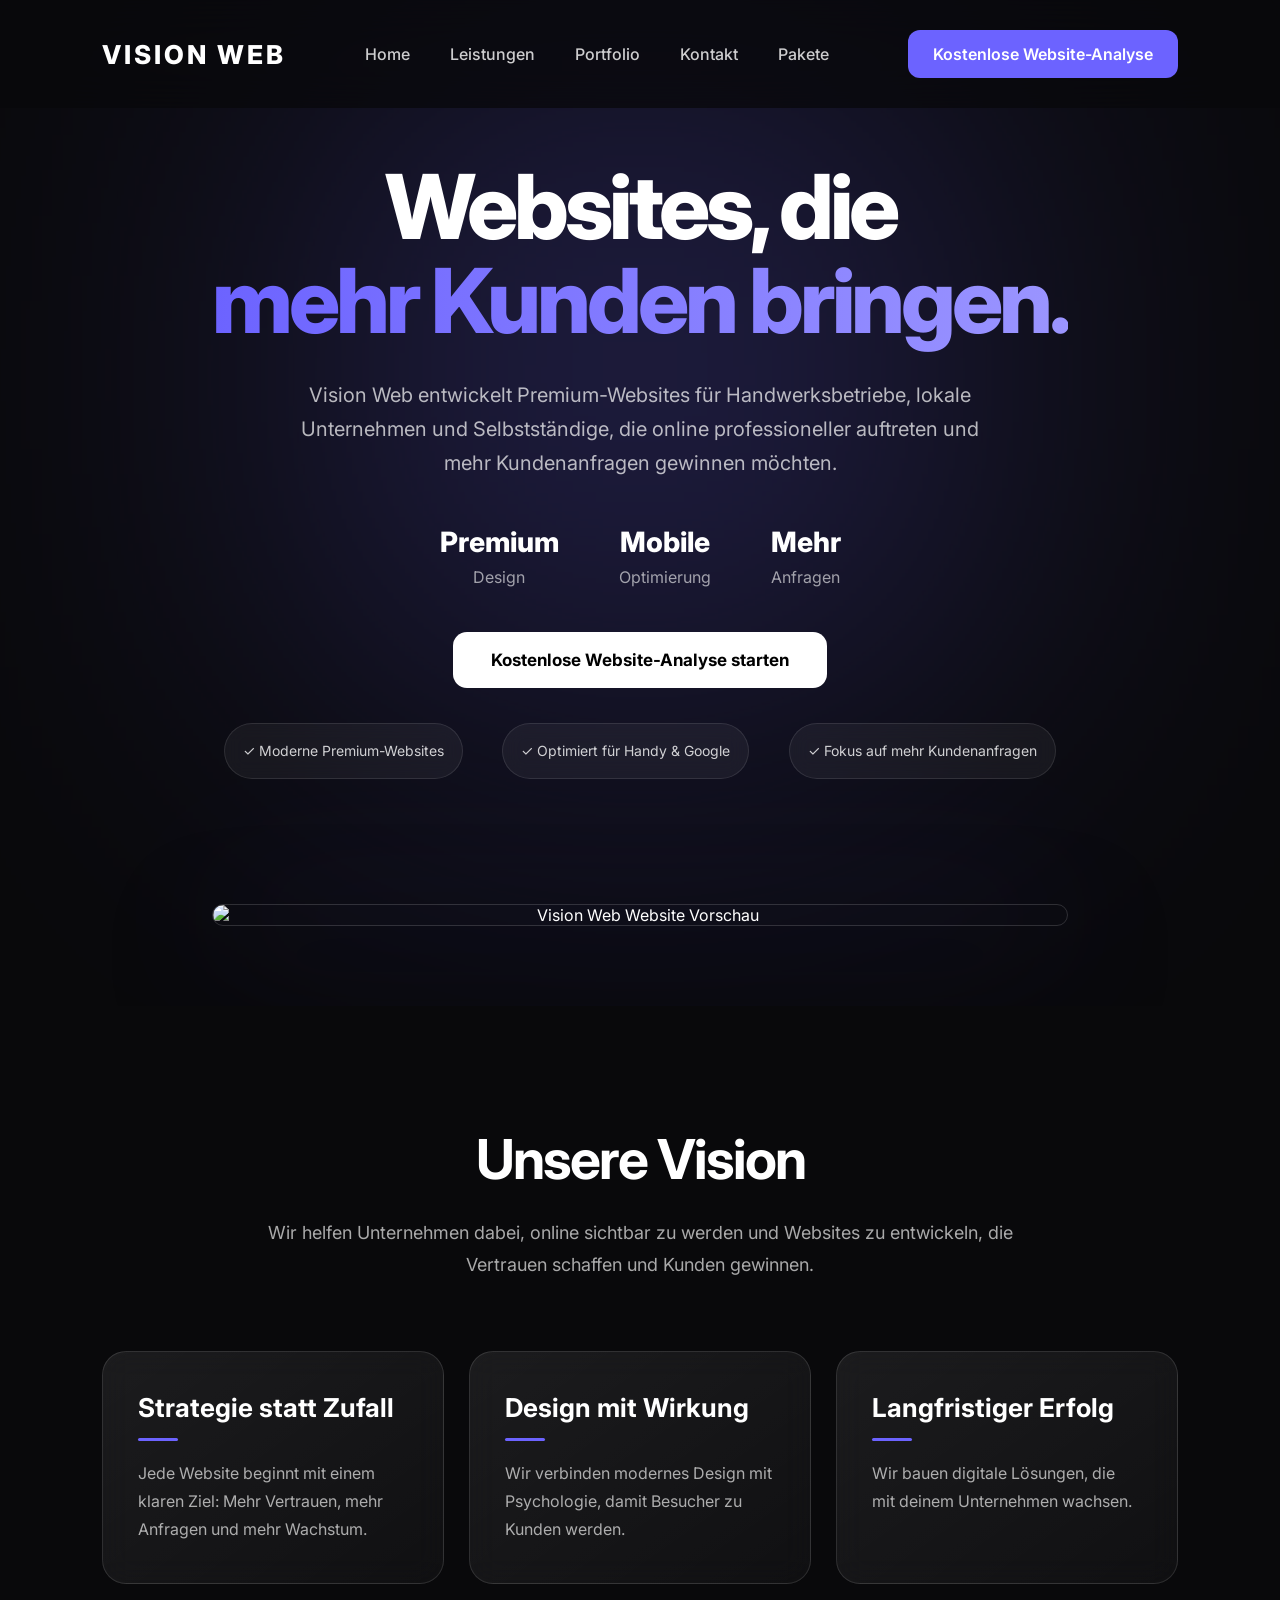
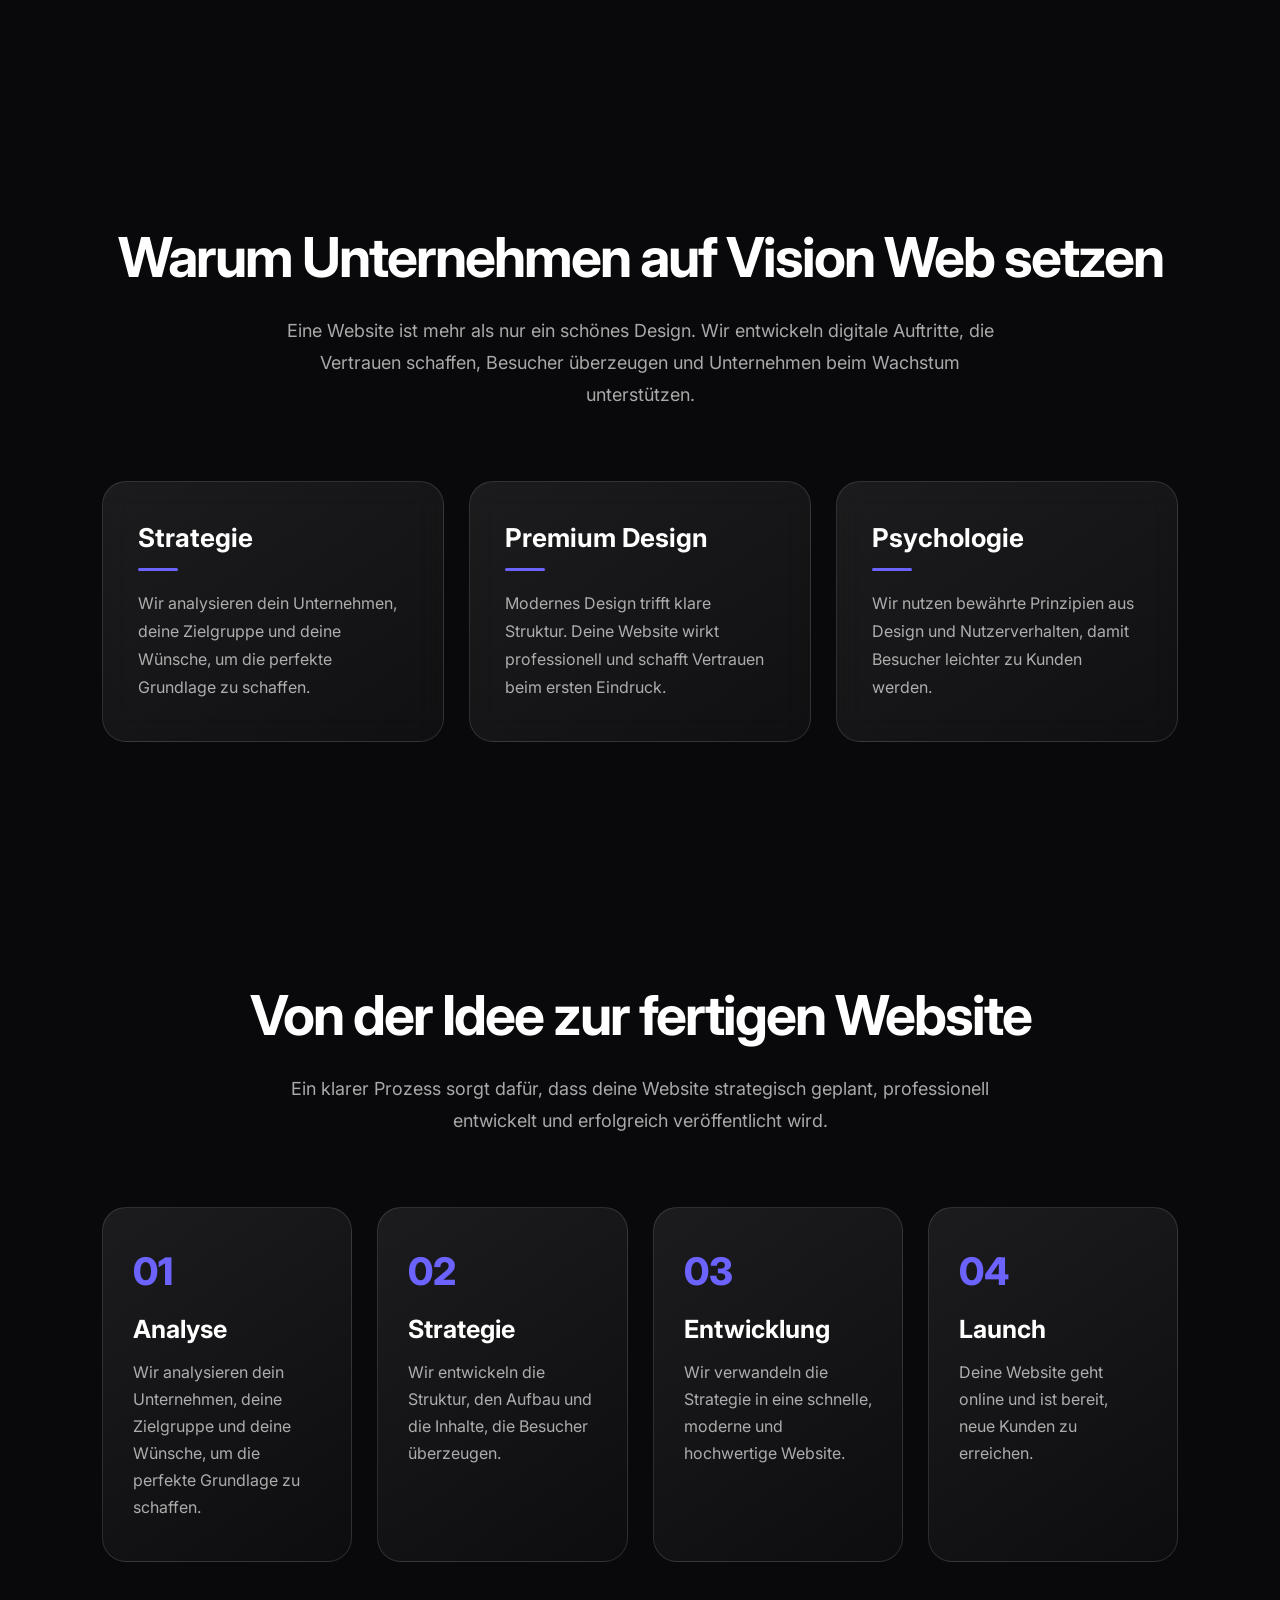
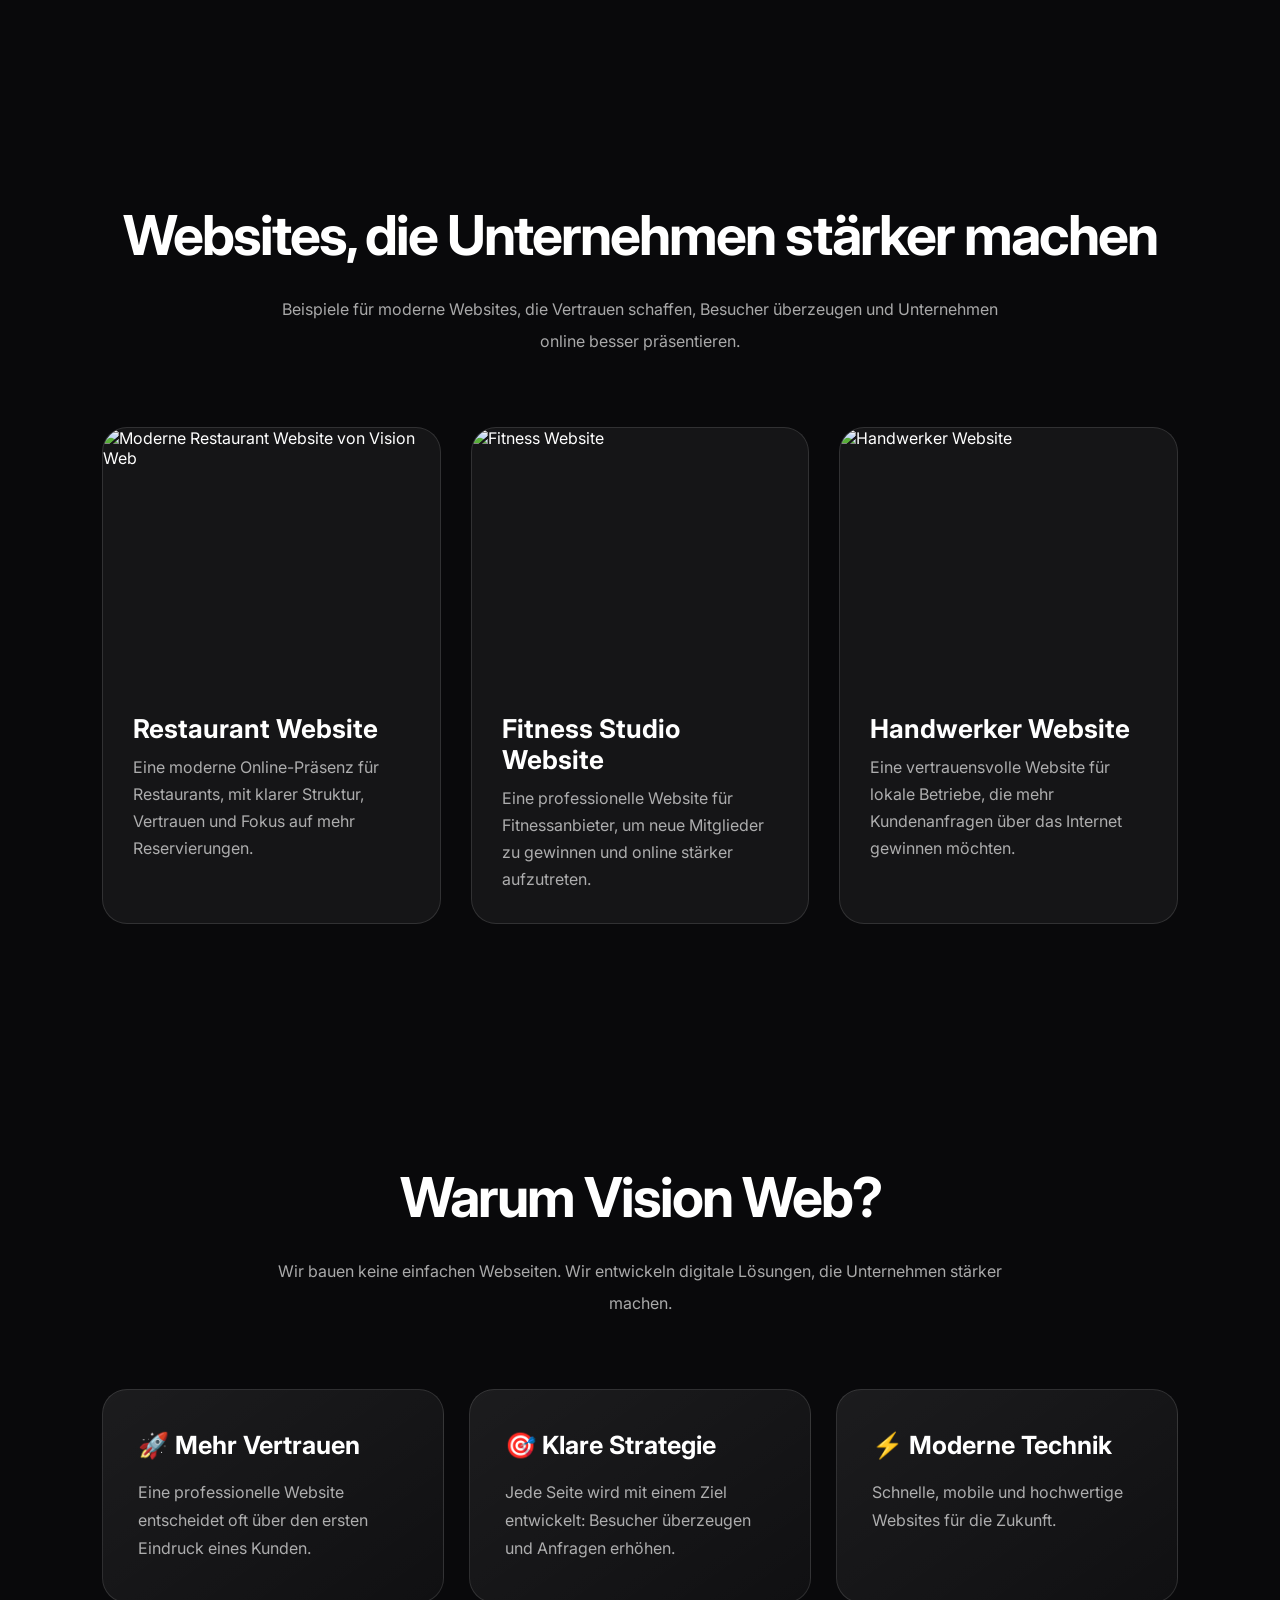
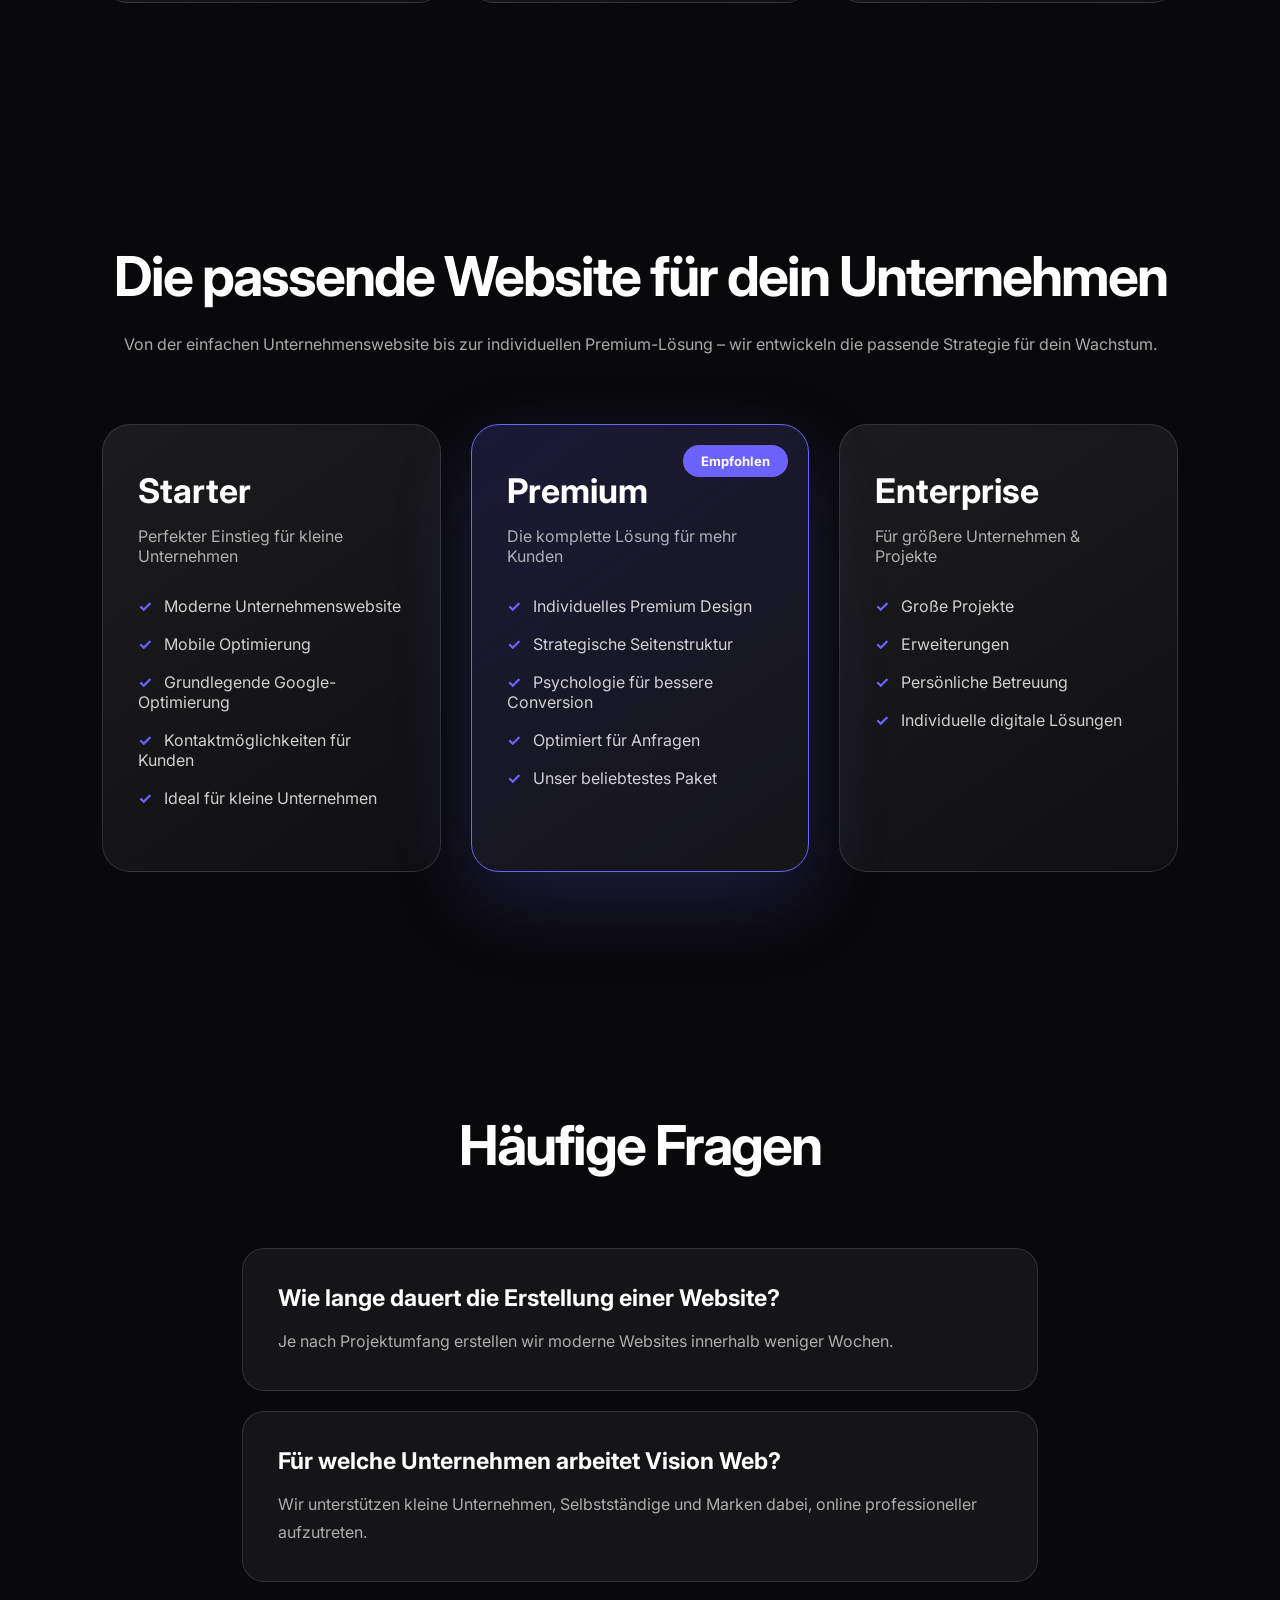
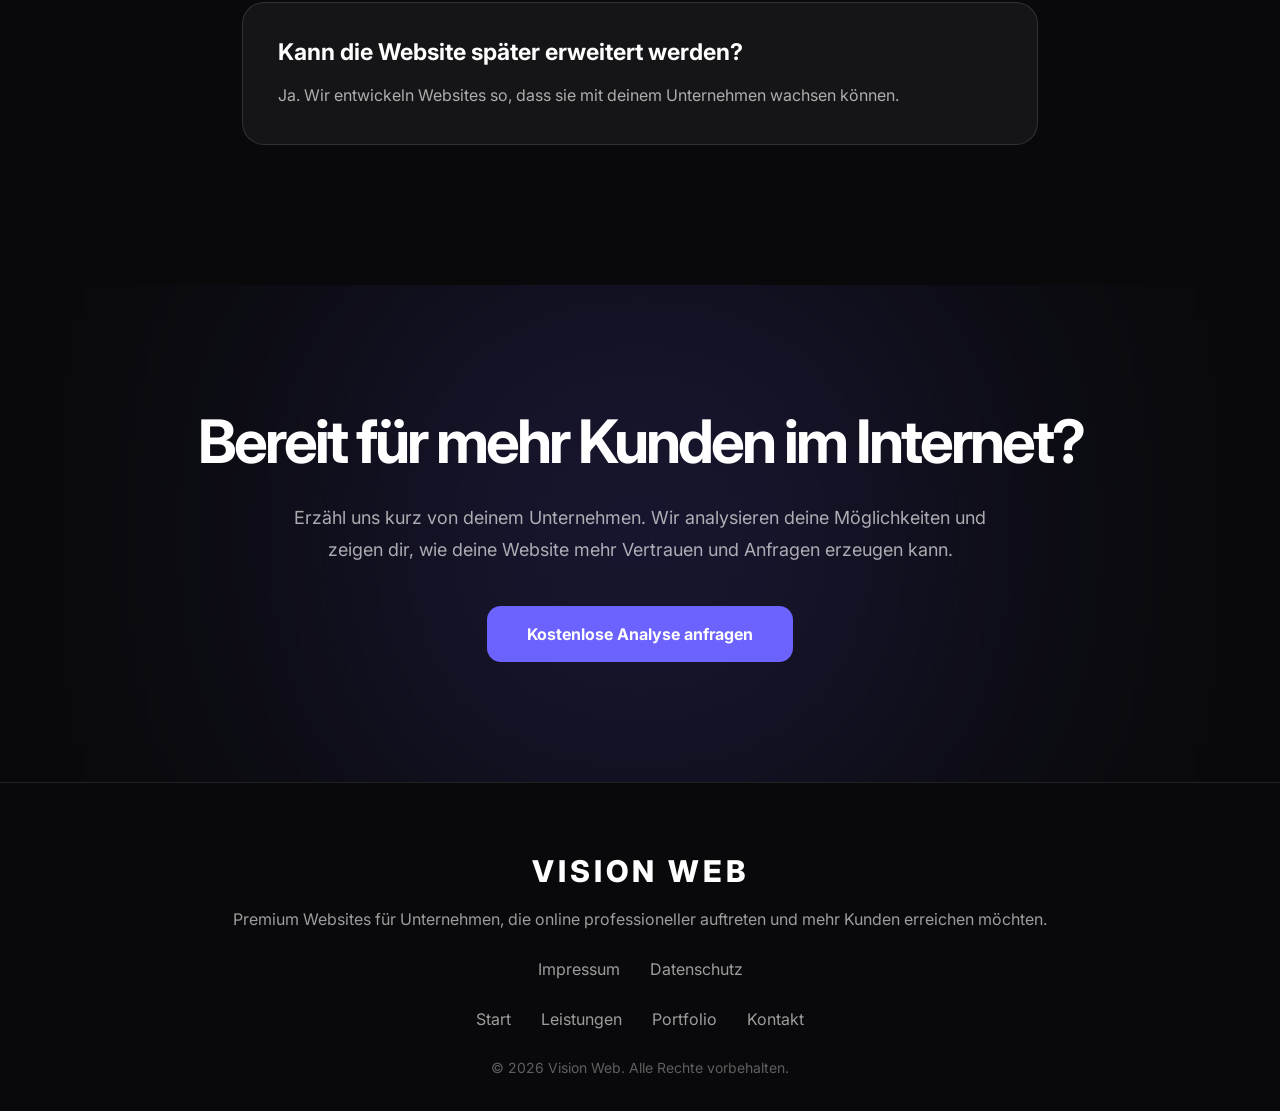
==== index.html @ d3df72b8 "Add files via upload" ====
<!DOCTYPE html>
<html lang="de">

<head>

<meta charset="UTF-8">
<meta name="viewport" content="width=device-width, initial-scale=1.0">
<meta name="description" content="Vision Web entwickelt moderne Premium-Websites für Unternehmen, Handwerker und Selbstständige, die online mehr Kunden erreichen möchten.">
<title>Vision Web | Premium Websites für Unternehmen</title>

<link rel="stylesheet" href="style.css">

<link rel="preconnect" href="https://fonts.googleapis.com">
<link rel="preconnect" href="https://fonts.gstatic.com" crossorigin>

<link href="https://fonts.googleapis.com/css2?family=Inter:wght@300;400;500;600;700;800&display=swap" rel="stylesheet">

</head>


<body>


<nav>

<div class="logo">
VISION WEB
</div>


<ul>

<li>
<a href="#home">Home</a>
</li>

<li>
<a href="#leistungen">Leistungen</a>
</li>

<li>
<a href="#portfolio">Portfolio</a>
</li>

<li>
<a href="#kontakt">Kontakt</a>
</li>
<li>
<a href="#pakete">Pakete</a>
</li>
</ul>


<a href="#kontakt" class="button">
Kostenlose Website-Analyse
</a>


</nav>



<section class="hero" id="home">


<div class="heroContent">


<h1>

Websites, die<br>

<span>
mehr Kunden bringen.
</span>

</h1>


<p>

Vision Web entwickelt Premium-Websites für Handwerksbetriebe, lokale Unternehmen und Selbstständige, die online professioneller auftreten und mehr Kundenanfragen gewinnen möchten.

</p>


<div class="heroStats">


<div>

<strong>
Premium
</strong>

<span>
Design
</span>

</div>


<div>

<strong>
Mobile
</strong>

<span>
Optimierung
</span>

</div>


<div>

<strong>
Mehr
</strong>

<span>
Anfragen
</span>

</div>


</div>


<a href="#kontakt" class="heroButton">

Kostenlose Website-Analyse starten

</a>
<div class="trustPoints">

<p>✓ Moderne Premium-Websites</p>

<p>✓ Optimiert für Handy & Google</p>

<p>✓ Fokus auf mehr Kundenanfragen</p>

</div>






<div class="heroMockup">

<img src="images/hero-mockup.jpg" alt="Vision Web Website Vorschau">

</div>


</section>
<section class="about" id="vision">


<h2>
Unsere Vision
</h2>


<p>

Wir helfen Unternehmen dabei, online sichtbar zu werden
und Websites zu entwickeln, die Vertrauen schaffen und Kunden gewinnen.

</p>



<div class="aboutGrid">



<div class="aboutBox">

<h3>
Strategie statt Zufall
</h3>

<p>

Jede Website beginnt mit einem klaren Ziel:
Mehr Vertrauen, mehr Anfragen und mehr Wachstum.

</p>

</div>




<div class="aboutBox">

<h3>
Design mit Wirkung
</h3>

<p>

Wir verbinden modernes Design mit Psychologie,
damit Besucher zu Kunden werden.

</p>

</div>




<div class="aboutBox">

<h3>
Langfristiger Erfolg
</h3>

<p>

Wir bauen digitale Lösungen,
die mit deinem Unternehmen wachsen.

</p>

</div>



</div>


</section>





<section class="why" id="leistungen">


<h2>
Warum Unternehmen auf Vision Web setzen
</h2>



<p>

Eine Website ist mehr als nur ein schönes Design.
Wir entwickeln digitale Auftritte, die Vertrauen schaffen,
Besucher überzeugen und Unternehmen beim Wachstum unterstützen.

</p>



<div class="cards">



<div class="card">

<h3>
Strategie
</h3>

<p>

Wir analysieren dein Unternehmen,
deine Zielgruppe und deine Wünsche,
um die perfekte Grundlage zu schaffen.

</p>

</div>




<div class="card">

<h3>
Premium Design
</h3>

<p>

Modernes Design trifft klare Struktur.
Deine Website wirkt professionell
und schafft Vertrauen beim ersten Eindruck.

</p>

</div>




<div class="card">

<h3>
Psychologie
</h3>

<p>

Wir nutzen bewährte Prinzipien aus Design und Nutzerverhalten,
damit Besucher leichter zu Kunden werden.

</p>

</div>



</div>


</section>
<section class="process" id="prozess">


<h2>
Von der Idee zur fertigen Website
</h2>


<p>

Ein klarer Prozess sorgt dafür, dass deine Website
strategisch geplant, professionell entwickelt
und erfolgreich veröffentlicht wird.

</p>



<div class="steps">



<div class="step">

<span>
01
</span>

<h3>
Analyse
</h3>

<p>

Wir analysieren dein Unternehmen,
deine Zielgruppe und deine Wünsche,
um die perfekte Grundlage zu schaffen.

</p>

</div>




<div class="step">

<span>
02
</span>

<h3>
Strategie
</h3>

<p>

Wir entwickeln die Struktur,
den Aufbau und die Inhalte,
die Besucher überzeugen.

</p>

</div>




<div class="step">

<span>
03
</span>

<h3>
Entwicklung
</h3>

<p>

Wir verwandeln die Strategie
in eine schnelle, moderne
und hochwertige Website.

</p>

</div>




<div class="step">

<span>
04
</span>

<h3>
Launch
</h3>

<p>

Deine Website geht online
und ist bereit, neue Kunden
zu erreichen.

</p>

</div>



</div>


</section>







<section class="portfolio" id="portfolio">


<h2>
Websites, die Unternehmen stärker machen
</h2>


<p>

Beispiele für moderne Websites,
die Vertrauen schaffen, Besucher überzeugen
und Unternehmen online besser präsentieren.

</p>




<div class="projects">



<div class="project">


<img src="images/restaurant.jpg" alt="Moderne Restaurant Website von Vision Web">


<h3>
Restaurant Website
</h3>


<p>

Eine moderne Online-Präsenz für Restaurants,
mit klarer Struktur, Vertrauen und Fokus
auf mehr Reservierungen.

</p>


</div>





<div class="project">


<img src="images/fitness.jpg" alt="Fitness Website">


<h3>
Fitness Studio Website
</h3>


<p>

Eine professionelle Website für Fitnessanbieter,
um neue Mitglieder zu gewinnen und online
stärker aufzutreten.

</p>


</div>





<div class="project">


<img src="images/handwerker.jpg" alt="Handwerker Website">


<h3>
Handwerker Website
</h3>


<p>

Eine vertrauensvolle Website für lokale Betriebe,
die mehr Kundenanfragen über das Internet
gewinnen möchten.

</p>


</div>



</div>


</section>
<section class="benefits">


<h2>
Warum Vision Web?
</h2>


<p>

Wir bauen keine einfachen Webseiten.
Wir entwickeln digitale Lösungen, die Unternehmen stärker machen.

</p>



<div class="benefitGrid">



<div class="benefit">

<h3>
🚀 Mehr Vertrauen
</h3>


<p>

Eine professionelle Website entscheidet oft über
den ersten Eindruck eines Kunden.

</p>

</div>





<div class="benefit">

<h3>
🎯 Klare Strategie
</h3>


<p>

Jede Seite wird mit einem Ziel entwickelt:
Besucher überzeugen und Anfragen erhöhen.

</p>

</div>





<div class="benefit">

<h3>
⚡ Moderne Technik
</h3>


<p>

Schnelle, mobile und hochwertige Websites
für die Zukunft.

</p>

</div>



</div>


</section>







<section class="pricing" id="pakete">


<h2>
Die passende Website für dein Unternehmen
</h2>


<p>

Von der einfachen Unternehmenswebsite bis zur
individuellen Premium-Lösung – wir entwickeln
die passende Strategie für dein Wachstum.

</p>




<div class="pricingCards">





<div class="priceCard">


<h3>
Starter
</h3>


<h4>
Perfekter Einstieg für kleine Unternehmen
</h4>


<ul>

<li>Moderne Unternehmenswebsite</li>
<li>Mobile Optimierung</li>
<li>Grundlegende Google-Optimierung</li>
<li>Kontaktmöglichkeiten für Kunden</li>
<li>Ideal für kleine Unternehmen</li>
</ul>


</div>







<div class="priceCard featured">
<div class="badge">

Empfohlen

</div>

<h3>
Premium
</h3>


<h4>
Die komplette Lösung für mehr Kunden
</h4>


<ul>

<li>Individuelles Premium Design</li>
<li>Strategische Seitenstruktur</li>
<li>Psychologie für bessere Conversion</li>
<li>Optimiert für Anfragen</li>
<li>Unser beliebtestes Paket</li>
</ul>


</div>







<div class="priceCard">


<h3>
Enterprise
</h3>


<h4>
Für größere Unternehmen & Projekte
</h4>


<ul>

<li>Große Projekte</li>
<li>Erweiterungen</li>
<li>Persönliche Betreuung</li>
<li>Individuelle digitale Lösungen</li>

</ul>


</div>




</div>


</section>
<section class="faq">


<h2>
Häufige Fragen
</h2>



<div class="faqBox">


<h3>
Wie lange dauert die Erstellung einer Website?
</h3>


<p>

Je nach Projektumfang erstellen wir moderne Websites
innerhalb weniger Wochen.

</p>


</div>





<div class="faqBox">


<h3>
Für welche Unternehmen arbeitet Vision Web?
</h3>


<p>

Wir unterstützen kleine Unternehmen, Selbstständige
und Marken dabei, online professioneller aufzutreten.

</p>


</div>





<div class="faqBox">


<h3>
Kann die Website später erweitert werden?
</h3>


<p>

Ja. Wir entwickeln Websites so,
dass sie mit deinem Unternehmen wachsen können.

</p>


</div>



</section>







<section class="contact" id="kontakt">


<h2>
Bereit für mehr Kunden im Internet?
</h2>



<p>

Erzähl uns kurz von deinem Unternehmen.
Wir analysieren deine Möglichkeiten und zeigen dir,
wie deine Website mehr Vertrauen und Anfragen erzeugen kann.

</p>



<a href="https://mail.google.com/mail/?view=cm&fs=1&to=noahbergmann07@gmail.com" target="_blank" class="contactButton">





Kostenlose Analyse anfragen

</a>



</section>







<footer>


<div class="footerLogo">

VISION WEB

</div>



<p>

Premium Websites für Unternehmen,
die online professioneller auftreten
und mehr Kunden erreichen möchten.

</p>
<div class="footerLinks">

<a href="impressum.html">Impressum</a>

<a href="datenschutz.html">Datenschutz</a>

</div>


<div class="footerLinks">

<a href="#home">
Start
</a>

<a href="#leistungen">
Leistungen
</a>

<a href="#portfolio">
Portfolio
</a>

<a href="#kontakt">
Kontakt
</a>

</div>
<div class="footerBottom">

© 2026 Vision Web. Alle Rechte vorbehalten.

</div>



</footer>




<script src="script.js"></script>


</body>

</html>
---- style.css ----
* {
    margin: 0;
    padding: 0;
    box-sizing: border-box;
}


html {
    scroll-behavior: smooth;
}


body {

    background: #09090B;
    color: white;
    font-family: "Inter", sans-serif;
    overflow-x: hidden;

}


a {

    color: inherit;
    text-decoration: none;

}


img {

    max-width: 100%;
    display: block;

}


/* Navigation */

nav {

    position: fixed;
    top: 0;
    left: 0;

    width: 100%;

    display: flex;
    justify-content: space-between;
    align-items: center;

    padding: 30px 8%;

    background: rgba(9,9,11,0.75);
    backdrop-filter: blur(20px);

    z-index: 1000;

}



.logo {

    font-size: 26px;
    font-weight: 800;
    letter-spacing: 3px;

}



nav ul {

    display: flex;
    align-items: center;

    list-style: none;

    gap: 40px;

}



nav ul a {

    color: rgba(255,255,255,0.8);

    font-weight: 500;

    transition: 0.3s;

}



nav ul a:hover {

    color: white;

}



/* Haupt Button */

.button {

    padding: 14px 25px;

    background: #6C63FF;

    border-radius: 12px;

    font-weight: 600;

    transition: 0.3s;

}



.button:hover {

    transform: translateY(-3px);

    box-shadow: 0 15px 40px rgba(108,99,255,0.35);

}
/* HERO BEREICH */

.hero {

    min-height: 100vh;

    display: flex;
    flex-direction: column;
    justify-content: center;
    align-items: center;

    text-align: center;

    padding: 160px 8% 80px;

    position: relative;

    overflow: hidden;

}



/* Hintergrund Glow */

.hero::before {

    content: "";

    position: absolute;

    width: 650px;
    height: 650px;

    background: #6C63FF;

    filter: blur(180px);

    opacity: 0.25;

    top: 5%;
    left: 50%;

    transform: translateX(-50%);

    z-index: -1;

}




.heroContent {

    max-width: 900px;

    position: relative;

    z-index: 2;

}





.hero h1 {

    font-size: clamp(48px, 7vw, 90px);

    line-height: 1.05;

    letter-spacing: -4px;

    font-weight: 800;

    margin-bottom: 30px;

    animation: fadeUp 1s ease;

}




.hero h1 span {

    background: linear-gradient(
        90deg,
        #6C63FF,
        #9B95FF
    );

    -webkit-background-clip: text;

    -webkit-text-fill-color: transparent;

}





.hero p {

    max-width: 700px;

    margin: auto;

    font-size: 20px;

    line-height: 34px;

    color: rgba(255,255,255,0.7);

    margin-bottom: 45px;

    animation: fadeUp 1.2s ease;

}





/* Statistik */

.heroStats {

    display: flex;

    justify-content: center;

    gap: 60px;

    margin-bottom: 45px;

}



.heroStats div {

    display: flex;

    flex-direction: column;

    gap: 8px;

}



.heroStats strong {

    font-size: 28px;

    font-weight: 800;

}



.heroStats span {

    color: rgba(255,255,255,0.6);

}





/* Haupt Button */

.heroButton {

    display: inline-block;

    padding: 18px 38px;

    background: white;

    color: black;

    border-radius: 14px;

    font-weight: 700;

    font-size: 17px;

    transition: 0.3s;

    animation: fadeUp 1.4s ease;

}



.heroButton:hover {

    transform: translateY(-5px);

    box-shadow: 0 20px 50px rgba(255,255,255,0.15);

}





/* Website Vorschau Bild */

.heroMockup {

    margin-top: 80px;

    width: min(900px, 100%);

    position: relative;

}



.heroMockup::before {

    content: "";

    position: absolute;

    inset: 0;

    background: #6C63FF;

    filter: blur(80px);

    opacity: 0.25;

    z-index: -1;

}





.heroMockup img {

    border-radius: 25px;

    border: 1px solid rgba(255,255,255,0.12);

    box-shadow:

    0 40px 100px rgba(0,0,0,0.5);

}





/* Animation */

@keyframes fadeUp {

    from {

        opacity: 0;

        transform: translateY(40px);

    }


    to {

        opacity: 1;

        transform: translateY(0);

    }

}
/* VISION BEREICH */

.about,
.why {

    padding: 120px 8%;

    text-align: center;

}



.about h2,
.why h2 {

    font-size: clamp(36px, 5vw, 55px);

    letter-spacing: -2px;

    margin-bottom: 25px;

}



.about > p,
.why > p {

    max-width: 750px;

    margin: 0 auto;

    color: rgba(255,255,255,0.65);

    font-size: 18px;

    line-height: 32px;

}





/* Karten Layout */

.aboutGrid,
.cards {

    display: grid;

    grid-template-columns: repeat(3, 1fr);

    gap: 25px;

    margin-top: 70px;

}





/* Allgemeine Premium Karte */

.aboutBox,
.card {

    position: relative;

    padding: 40px 35px;

    background:

    linear-gradient(
        145deg,
        rgba(255,255,255,0.08),
        rgba(255,255,255,0.03)
    );


    border: 1px solid rgba(255,255,255,0.12);


    border-radius: 24px;


    text-align: left;


    backdrop-filter: blur(15px);


    transition: 0.4s ease;


    overflow: hidden;

}





/* Glow Effekt in Karten */

.aboutBox::before,
.card::before {

    content: "";

    position: absolute;

    width: 150px;

    height: 150px;

    background: #6C63FF;

    filter: blur(80px);

    opacity: 0;

    transition: 0.4s;

}





.aboutBox:hover::before,
.card:hover::before {

    opacity: 0.4;

}




.aboutBox:hover,
.card:hover {

    transform: translateY(-12px);

    border-color: rgba(108,99,255,0.8);

}





.aboutBox h3,
.card h3 {

    font-size: 26px;

    margin-bottom: 18px;

    position: relative;

}





.aboutBox p,
.card p {

    color: rgba(255,255,255,0.65);

    line-height: 28px;

    font-size: 16px;

    position: relative;

}





/* kleine Hervorhebung */

.card h3::after,
.aboutBox h3::after {

    content: "";

    display: block;

    width: 40px;

    height: 3px;

    background: #6C63FF;

    margin-top: 15px;

    border-radius: 20px;

}
/* PROZESS BEREICH */

.process {

    padding: 120px 8%;

    text-align: center;

}



.process h2 {

    font-size: clamp(36px,5vw,55px);

    letter-spacing: -2px;

    margin-bottom: 25px;

}



.process > p {

    max-width: 750px;

    margin: auto;

    color: rgba(255,255,255,0.65);

    font-size: 18px;

    line-height: 32px;

}





.steps {

    display: grid;

    grid-template-columns: repeat(4,1fr);

    gap: 25px;

    margin-top: 70px;

}





.step {

    position: relative;

    padding: 40px 30px;


    background:

    linear-gradient(
        145deg,
        rgba(255,255,255,0.08),
        rgba(255,255,255,0.02)
    );


    border: 1px solid rgba(255,255,255,0.12);

    border-radius: 24px;


    text-align: left;


    transition: 0.4s ease;


}





.step:hover {

    transform: translateY(-12px);

    border-color: #6C63FF;

}





.step span {

    display: inline-block;

    font-size: 38px;

    font-weight: 800;

    color: #6C63FF;

    margin-bottom: 20px;

}





.step h3 {

    font-size: 25px;

    margin-bottom: 15px;

}



.step p {

    color: rgba(255,255,255,0.65);

    line-height: 27px;

}









/* PORTFOLIO */

.portfolio {

    padding: 120px 8%;

    text-align: center;

}



.portfolio h2 {

    font-size: clamp(36px,5vw,55px);

    letter-spacing: -2px;

    margin-bottom: 25px;

}



.portfolio > p {

    max-width: 750px;

    margin: auto;

    color: rgba(255,255,255,0.65);

    line-height: 32px;

}







.projects {

    display: grid;

    grid-template-columns: repeat(3,1fr);

    gap: 30px;

    margin-top: 70px;

}







.project {

    overflow: hidden;

    background:

    rgba(255,255,255,0.05);


    border:

    1px solid rgba(255,255,255,0.12);


    border-radius: 25px;


    text-align: left;


    transition: 0.4s ease;

}







.project:hover {

    transform: translateY(-12px);

    border-color:#6C63FF;

}







.project img {

    width:100%;

    height:260px;

    object-fit:cover;


    transition:0.5s ease;

}







.project:hover img {

    transform:scale(1.08);

}







.project h3 {

    font-size:26px;

    padding:25px 30px 10px;

}



.project p {

    padding:0 30px 30px;

    color:rgba(255,255,255,0.65);

    line-height:27px;

}
/* BENEFITS BEREICH */

.benefits {

    padding: 120px 8%;

    text-align: center;

}



.benefits h2 {

    font-size: clamp(36px,5vw,55px);

    letter-spacing: -2px;

    margin-bottom: 25px;

}



.benefits > p {

    max-width: 750px;

    margin: auto;

    color: rgba(255,255,255,0.65);

    line-height: 32px;

}





.benefitGrid {

    display:grid;

    grid-template-columns:repeat(3,1fr);

    gap:25px;

    margin-top:70px;

}





.benefit {

    padding:40px 35px;

    border-radius:25px;

    background:

    linear-gradient(
        145deg,
        rgba(255,255,255,0.08),
        rgba(255,255,255,0.03)
    );


    border:1px solid rgba(255,255,255,0.12);


    text-align:left;


    transition:.4s ease;

}



.benefit:hover {

    transform:translateY(-12px);

    border-color:#6C63FF;

}





.benefit h3 {

    font-size:25px;

    margin-bottom:18px;

}



.benefit p {

    color:rgba(255,255,255,0.65);

    line-height:28px;

}








/* PAKETE */

.pricing {

    padding:120px 8%;

    text-align:center;

}



.pricing h2 {

    font-size:clamp(36px,5vw,55px);

    letter-spacing:-2px;

    margin-bottom:25px;

}



.pricing > p {

    color:rgba(255,255,255,0.65);

    margin-bottom:70px;

}





.pricingCards {

    display:grid;

    grid-template-columns:repeat(3,1fr);

    gap:30px;

}





.priceCard {
position:relative;

    padding:45px 35px;

    border-radius:28px;


    background:

    linear-gradient(
        145deg,
        rgba(255,255,255,0.08),
        rgba(255,255,255,0.03)
    );


    border:1px solid rgba(255,255,255,0.12);


    text-align:left;


    transition:.4s ease;

}



.priceCard:hover {

    transform:translateY(-12px);

    border-color:#6C63FF;

}





.priceCard h3 {

    font-size:34px;

    margin-bottom:15px;

}



.priceCard h4 {

    color:rgba(255,255,255,0.65);

    font-weight:400;

    margin-bottom:30px;

}





.priceCard ul {

    list-style:none;

}





.priceCard li {

    margin-bottom:18px;

    color:rgba(255,255,255,0.8);

}





.priceCard li::before {

    content:"✓";

    color:#6C63FF;

    font-weight:700;

    margin-right:12px;

}





/* Premium Paket */

.featured {

    border-color:#6C63FF;

    transform:scale(1.05);

    box-shadow:

    0 30px 80px rgba(108,99,255,0.2);

     background:
    linear-gradient(
    145deg,
    rgba(108,99,255,0.18),
    rgba(255,255,255,0.05)
    );

}



.featured:hover {

    transform:scale(1.05) translateY(-12px);

}









/* FAQ */

.faq {

    padding:120px 8%;

    max-width:1000px;

    margin:auto;

}



.faq h2 {

    text-align:center;

    font-size:clamp(36px,5vw,55px);

    letter-spacing:-2px;

    margin-bottom:70px;

}





.faqBox {

    padding:35px;

    margin-bottom:20px;


    background:

    rgba(255,255,255,0.05);


    border:

    1px solid rgba(255,255,255,0.12);


    border-radius:22px;


    transition:.3s ease;

}





.faqBox:hover {

    border-color:#6C63FF;

    transform:translateY(-5px);

}





.faqBox h3 {

    font-size:23px;

    margin-bottom:15px;

}



.faqBox p {

    color:rgba(255,255,255,0.65);

    line-height:28px;

}
/* KONTAKT BEREICH */

.contact {

    padding: 120px 8%;

    text-align:center;

    position:relative;

    overflow:hidden;

}



.contact::before {

    content:"";

    position:absolute;

    width:500px;

    height:500px;

    background:#6C63FF;

    filter:blur(180px);

    opacity:.25;

    left:50%;

    top:50%;

    transform:translate(-50%,-50%);

    z-index:-1;

}



.contact h2 {

    font-size:clamp(36px,5vw,60px);

    letter-spacing:-3px;

    margin-bottom:25px;

}



.contact p {

    max-width:700px;

    margin:0 auto 40px;

    color:rgba(255,255,255,.65);

    font-size:18px;

    line-height:32px;

}





.contactButton {

    display:inline-block;

    padding:18px 40px;

    background:#6C63FF;

    color:white;

    border-radius:14px;

    font-weight:700;

    transition:.3s ease;

}





.contactButton:hover {

    transform:translateY(-5px);

    box-shadow:0 20px 50px rgba(108,99,255,.4);

}









/* FOOTER */

footer {

    padding:70px 8% 35px;

    text-align:center;

    border-top:

    1px solid rgba(255,255,255,.1);

}





.footerLogo {

    font-size:30px;

    font-weight:800;

    letter-spacing:4px;

    margin-bottom:20px;

}





footer p {

    color:rgba(255,255,255,.6);

    margin-bottom:30px;

}





.footerBottom {

    font-size:14px;

    color:rgba(255,255,255,.35);

}









/* SCROLL ANIMATION */

.aboutBox,
.card,
.step,
.project,
.benefit,
.priceCard,
.faqBox {


    opacity:0;

    transform:translateY(40px);

    transition:.8s ease;


}



.show {


    opacity:1;

    transform:translateY(0);


}









/* MOBILE OPTIMIERUNG */

@media(max-width:900px) {


nav {

    flex-direction:column;

    gap:20px;

    padding:20px 5%;

    text-align:center;

}


nav ul {

    gap:15px;

    flex-wrap:wrap;

    justify-content:center;

}
.hero h1 {

    font-size:42px;

    line-height:50px;

}



.hero p {

    font-size:16px;

    line-height:28px;

}



.heroMockup img {

    width:100%;

}
.priceCard {

    padding:35px 25px;

}







.hero {

    padding-top:220px;

}



.heroStats {

    flex-direction:column;

    gap:25px;

}



.aboutGrid,
.cards,
.steps,
.projects,
.benefitGrid,
.pricingCards {


    grid-template-columns:1fr;


}



.featured {

    transform:none;

}



.featured:hover {

    transform:translateY(-10px);

}



.project img {

    height:220px;

}



}









/* FEINE PREMIUM DETAILS */


::selection {

    background:#6C63FF;

    color:white;

}



::-webkit-scrollbar {

    width:10px;

}



::-webkit-scrollbar-thumb {

    background:#6C63FF;

    border-radius:20px;

}
/* Trust Punkte im Hero */

 .trustPoints {

    display: flex;

    justify-content: center;

    gap: 15px;

    margin-top: 35px;

    flex-wrap: wrap;

}


.trustPoints p {

    padding: 12px 20px;

    background: rgba(255,255,255,0.05);

    border: 1px solid rgba(255,255,255,0.12);

    border-radius: 50px;

    backdrop-filter: blur(10px);

    color: rgba(255,255,255,0.8);

    font-size: 14px;

    transition: 0.3s;

}


.trustPoints p:hover {

    border-color: #6C63FF;

    transform: translateY(-3px);

}


.trustPoints p {

    padding: 10px 18px;

    background: rgba(255,255,255,0.05);

    border: 1px solid rgba(255,255,255,0.1);

    border-radius: 50px;

    backdrop-filter: blur(10px);

    transition: 0.3s;

}


.trustPoints div:hover {

    border-color:#6C63FF;

    transform:translateY(-3px);

}
/* Premium Hero Mockup Effekt */

.heroMockup {

    animation: floatImage 6s ease-in-out infinite;

}



.heroMockup img {

    border-radius: 30px;

    border: 1px solid rgba(255,255,255,0.15);

}



@keyframes floatImage {

    0% {

        transform: translateY(0);

    }


    50% {

        transform: translateY(-15px);

    }


    100% {

        transform: translateY(0);

    }

}
.footerLinks {

    display:flex;

    justify-content:center;

    gap:30px;

    margin-bottom:30px;

}


.footerLinks a {

    color:rgba(255,255,255,0.6);

    text-decoration:none;

    transition:.3s;

}


.footerLinks a:hover {

    color:#6C63FF;

}
.badge {

    position:absolute;

    top:20px;

    right:20px;

    padding:8px 18px;

    background:#6C63FF;

    color:white;

    border-radius:50px;

    font-size:13px;

    font-weight:700;

}
.legal {

    padding: 160px 8% 100px;

    max-width: 900px;

    margin:auto;

}


.legal h1 {

    font-size: clamp(40px,5vw,60px);

    margin-bottom:40px;

}


.legal h2 {

    font-size:28px;

    margin-top:40px;

    margin-bottom:15px;

}


.legal p {

    color:rgba(255,255,255,0.7);

    line-height:32px;

    font-size:17px;

}
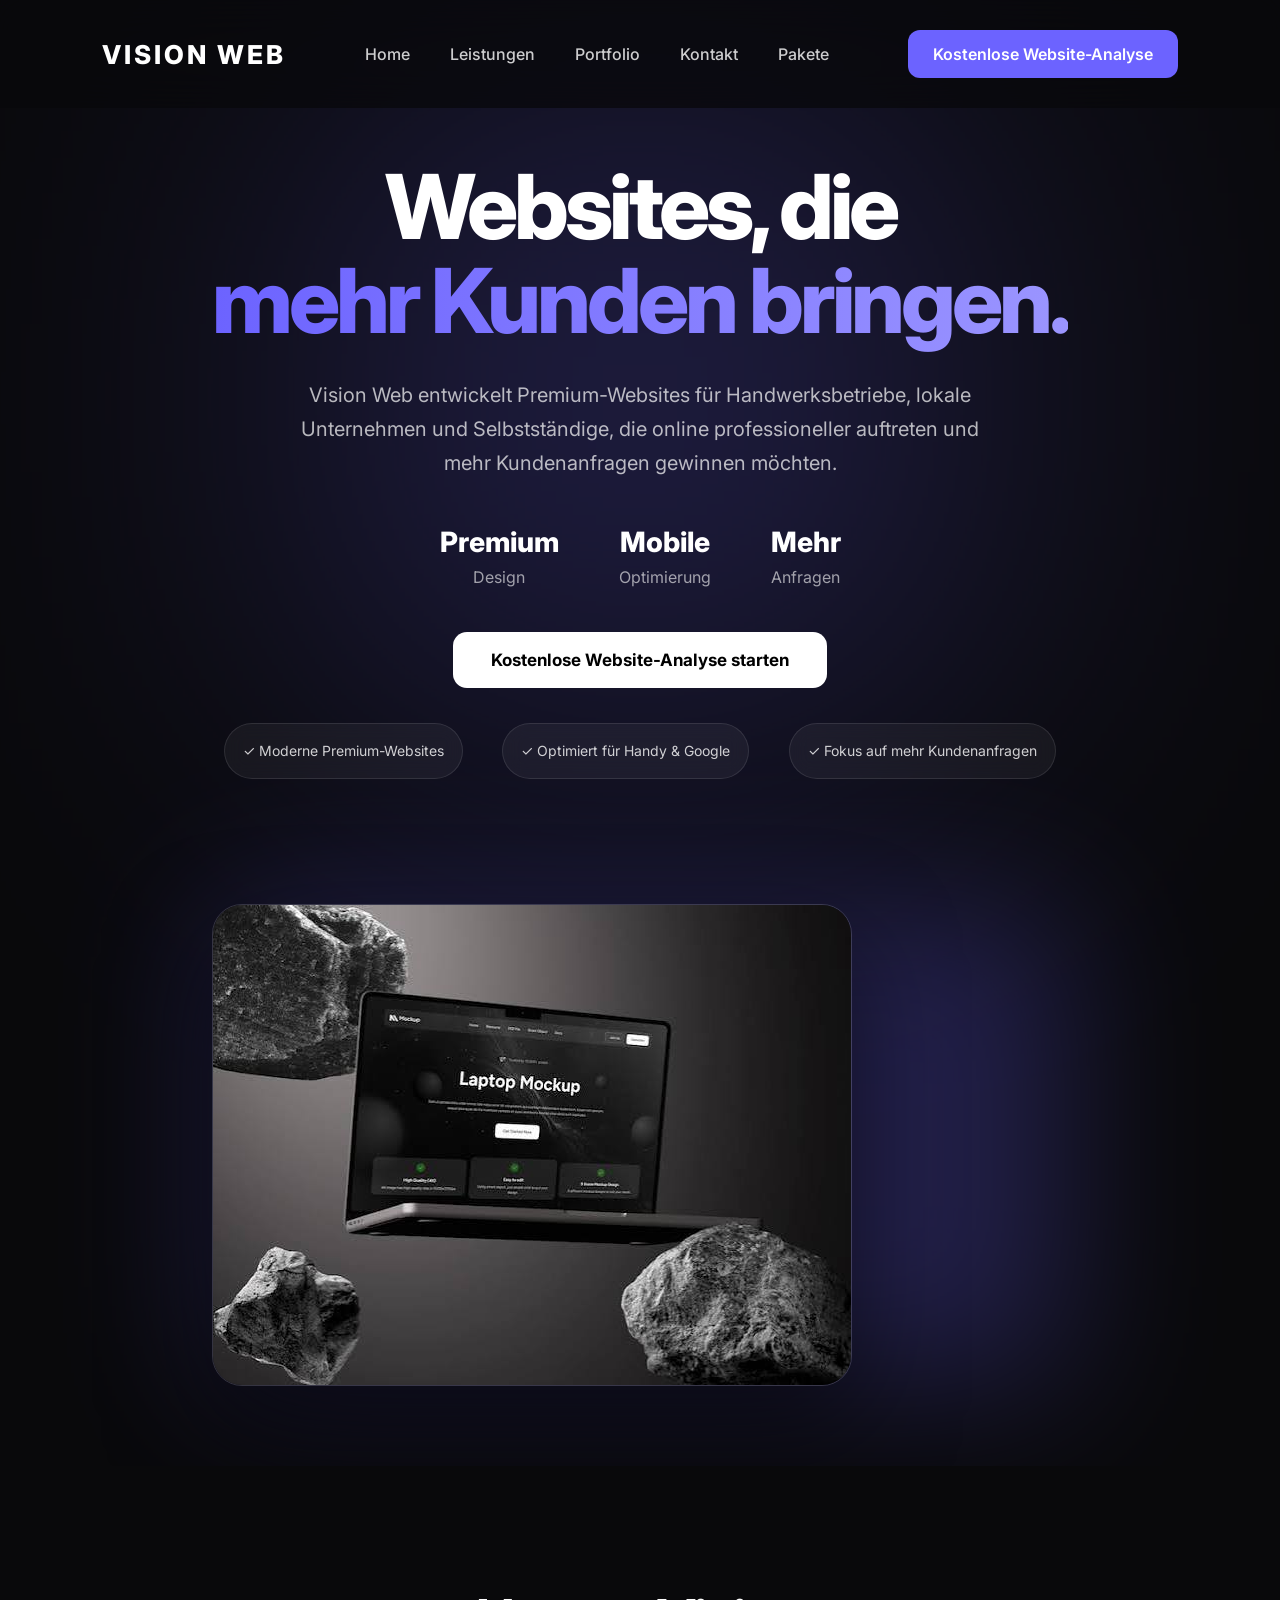
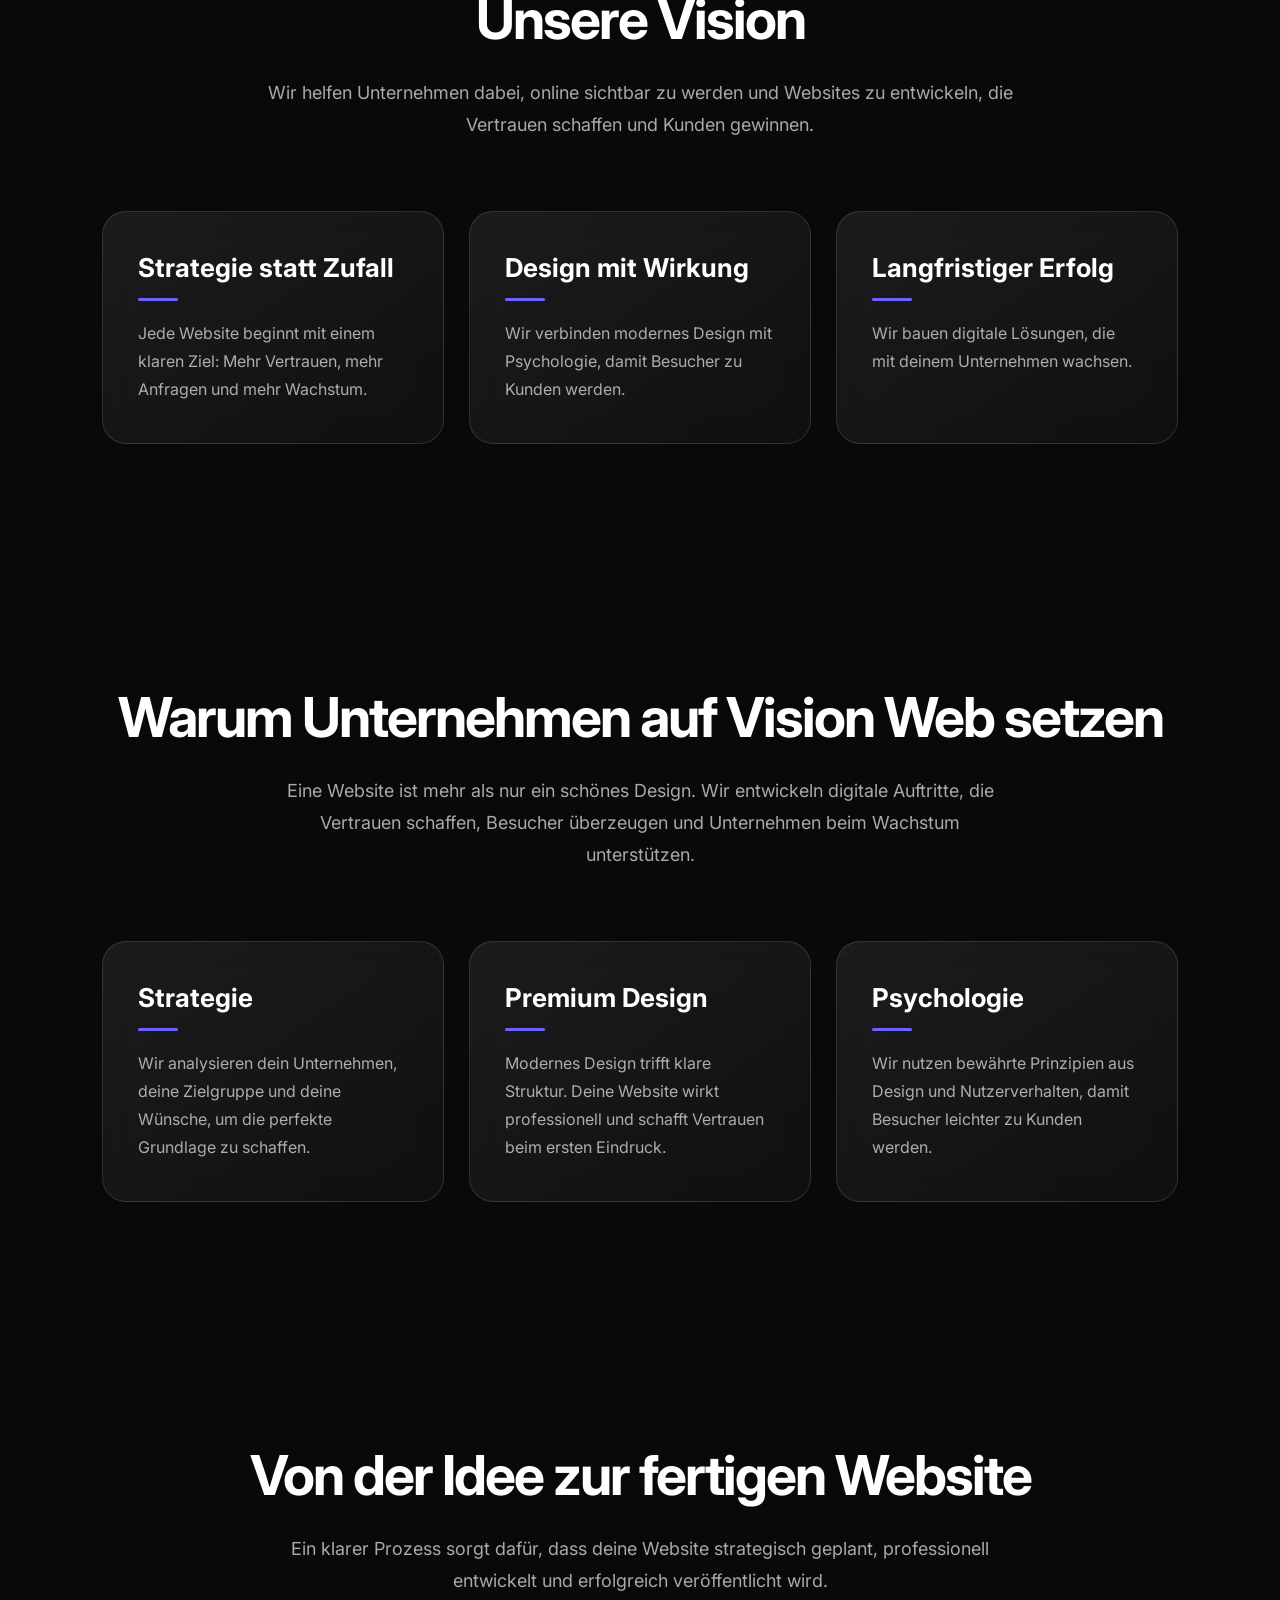
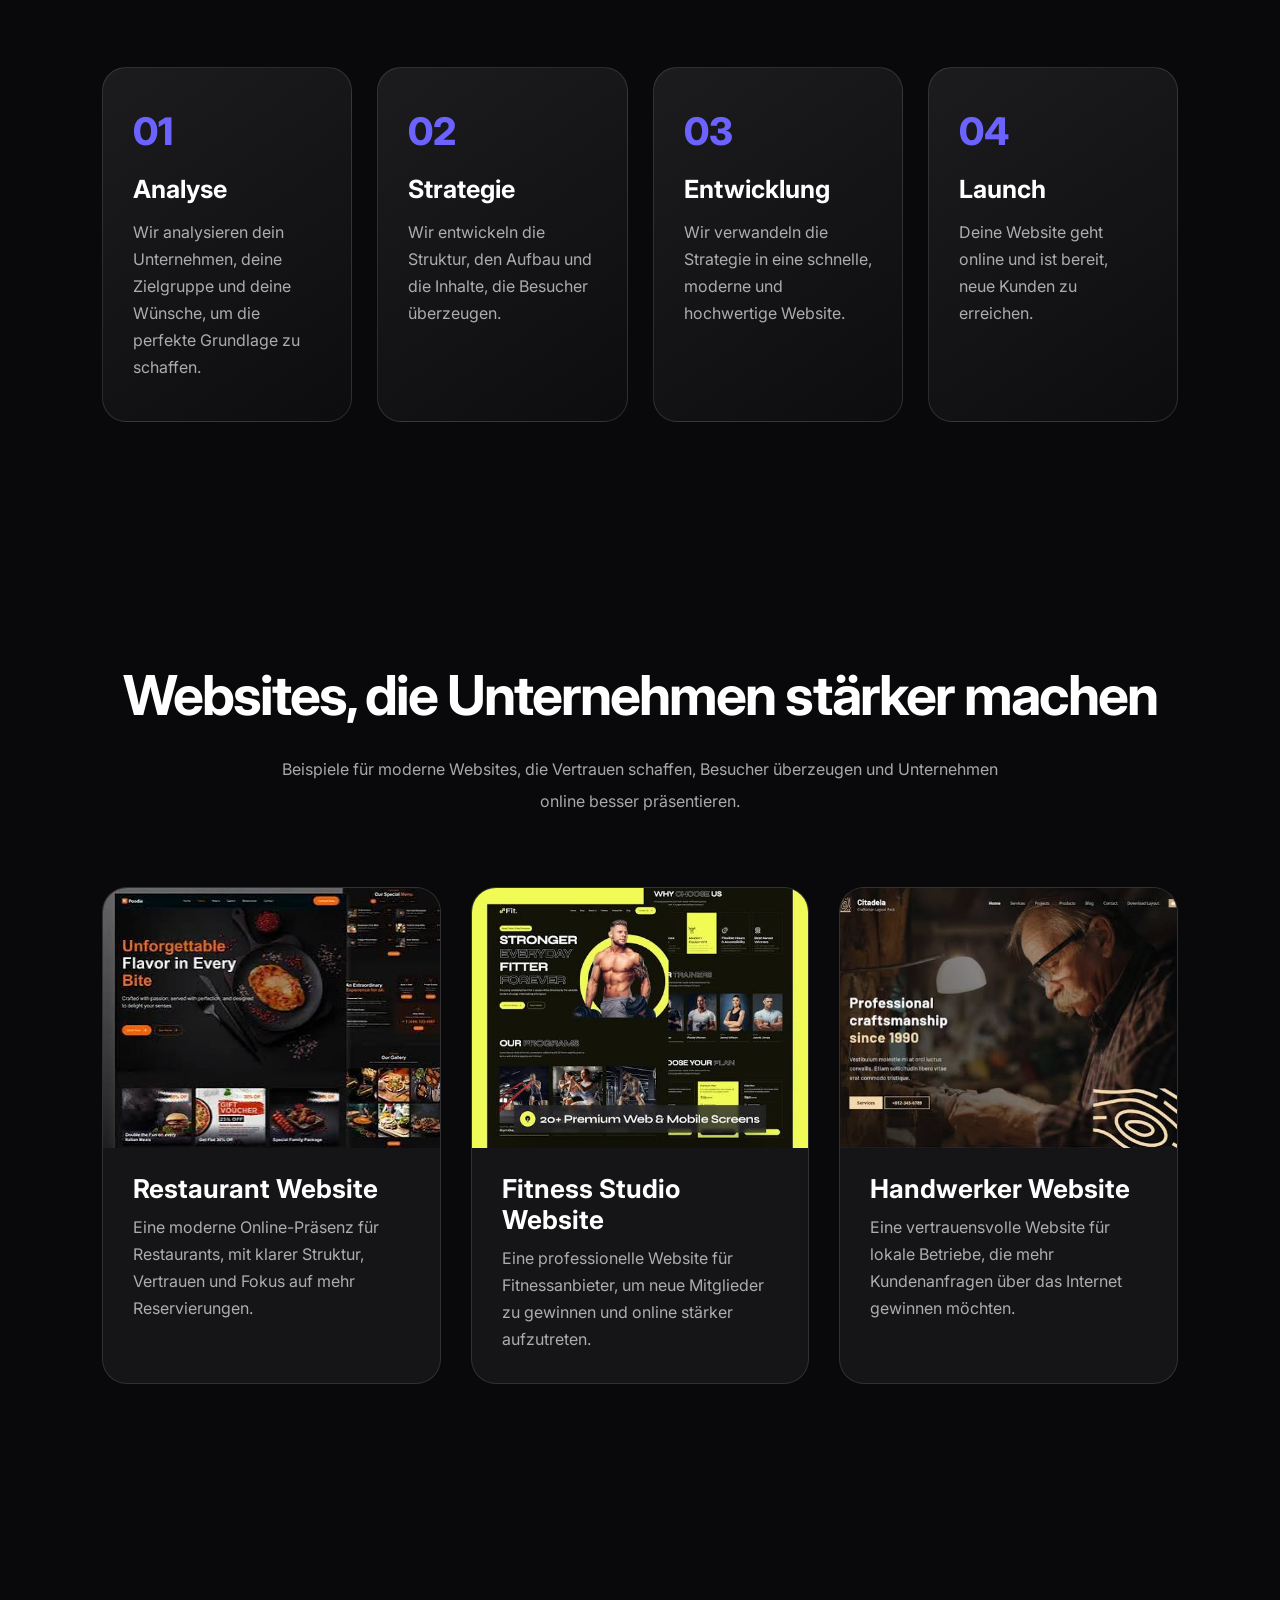
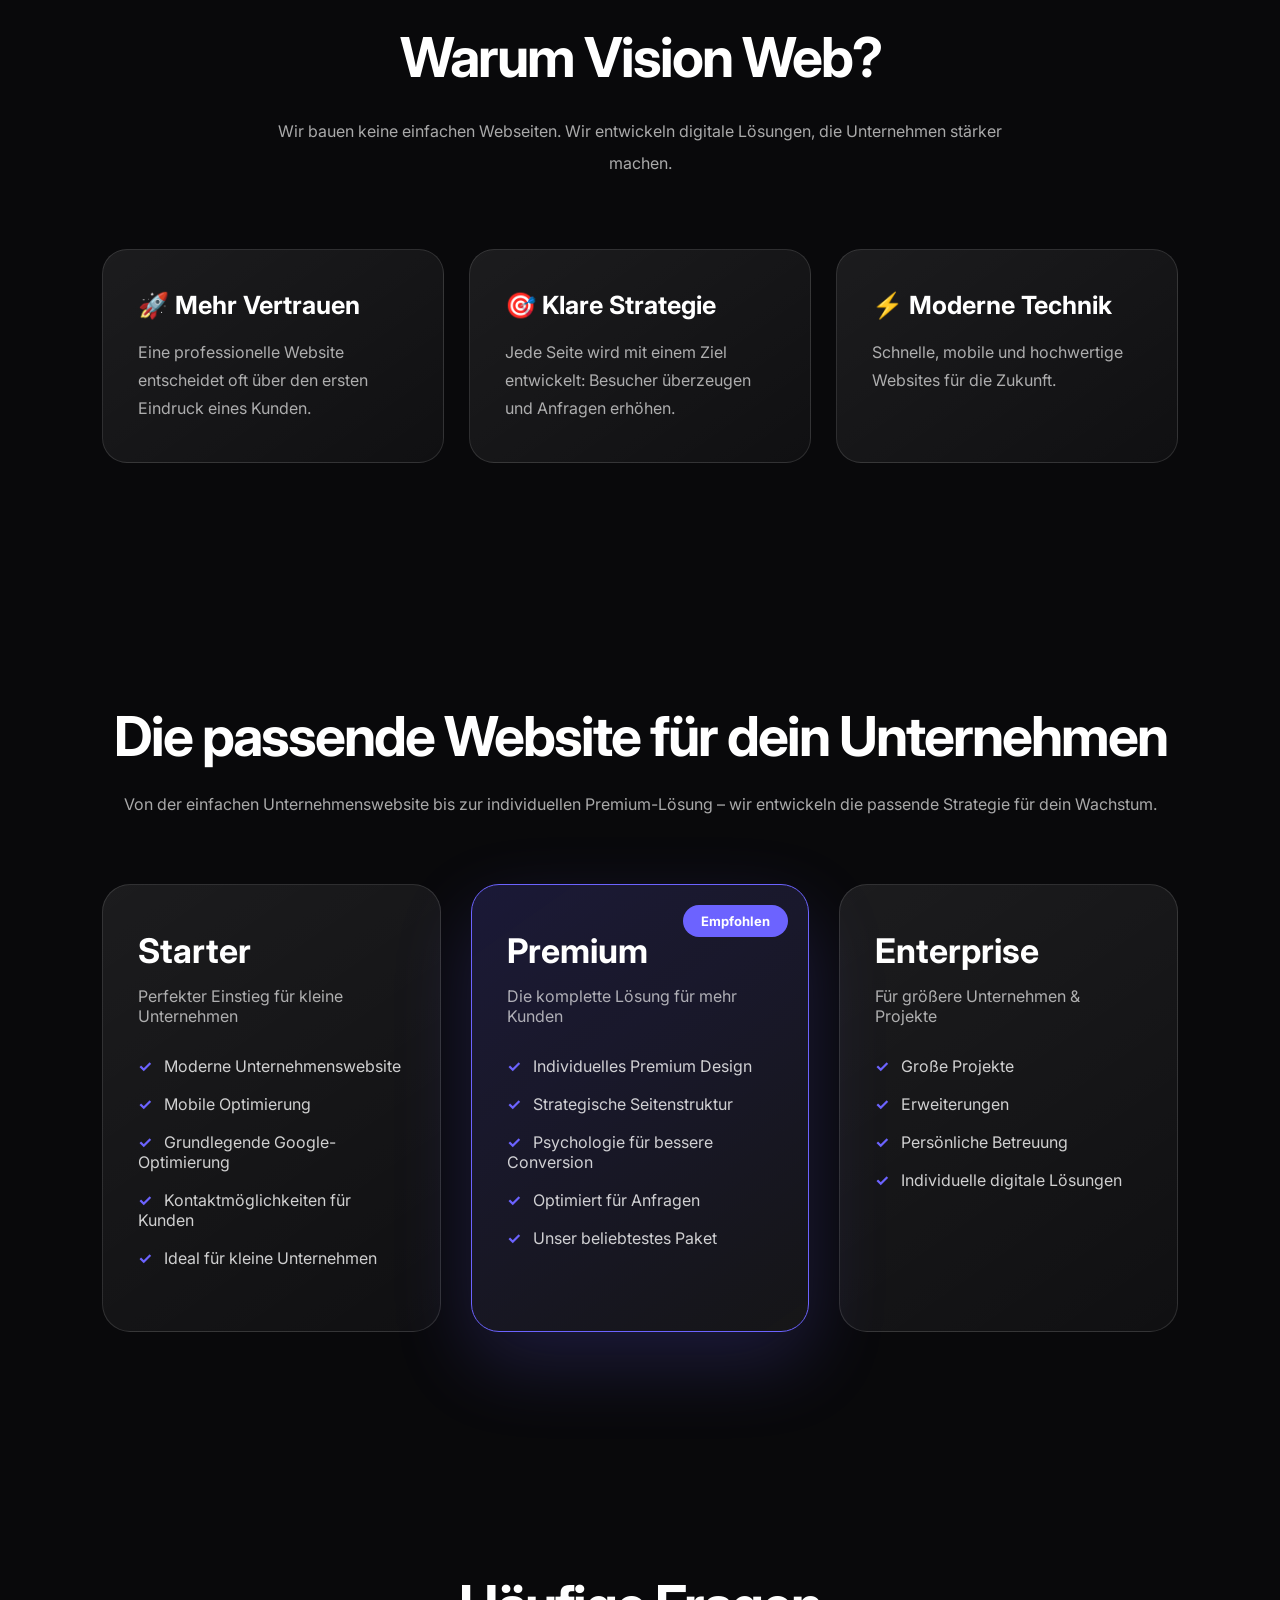
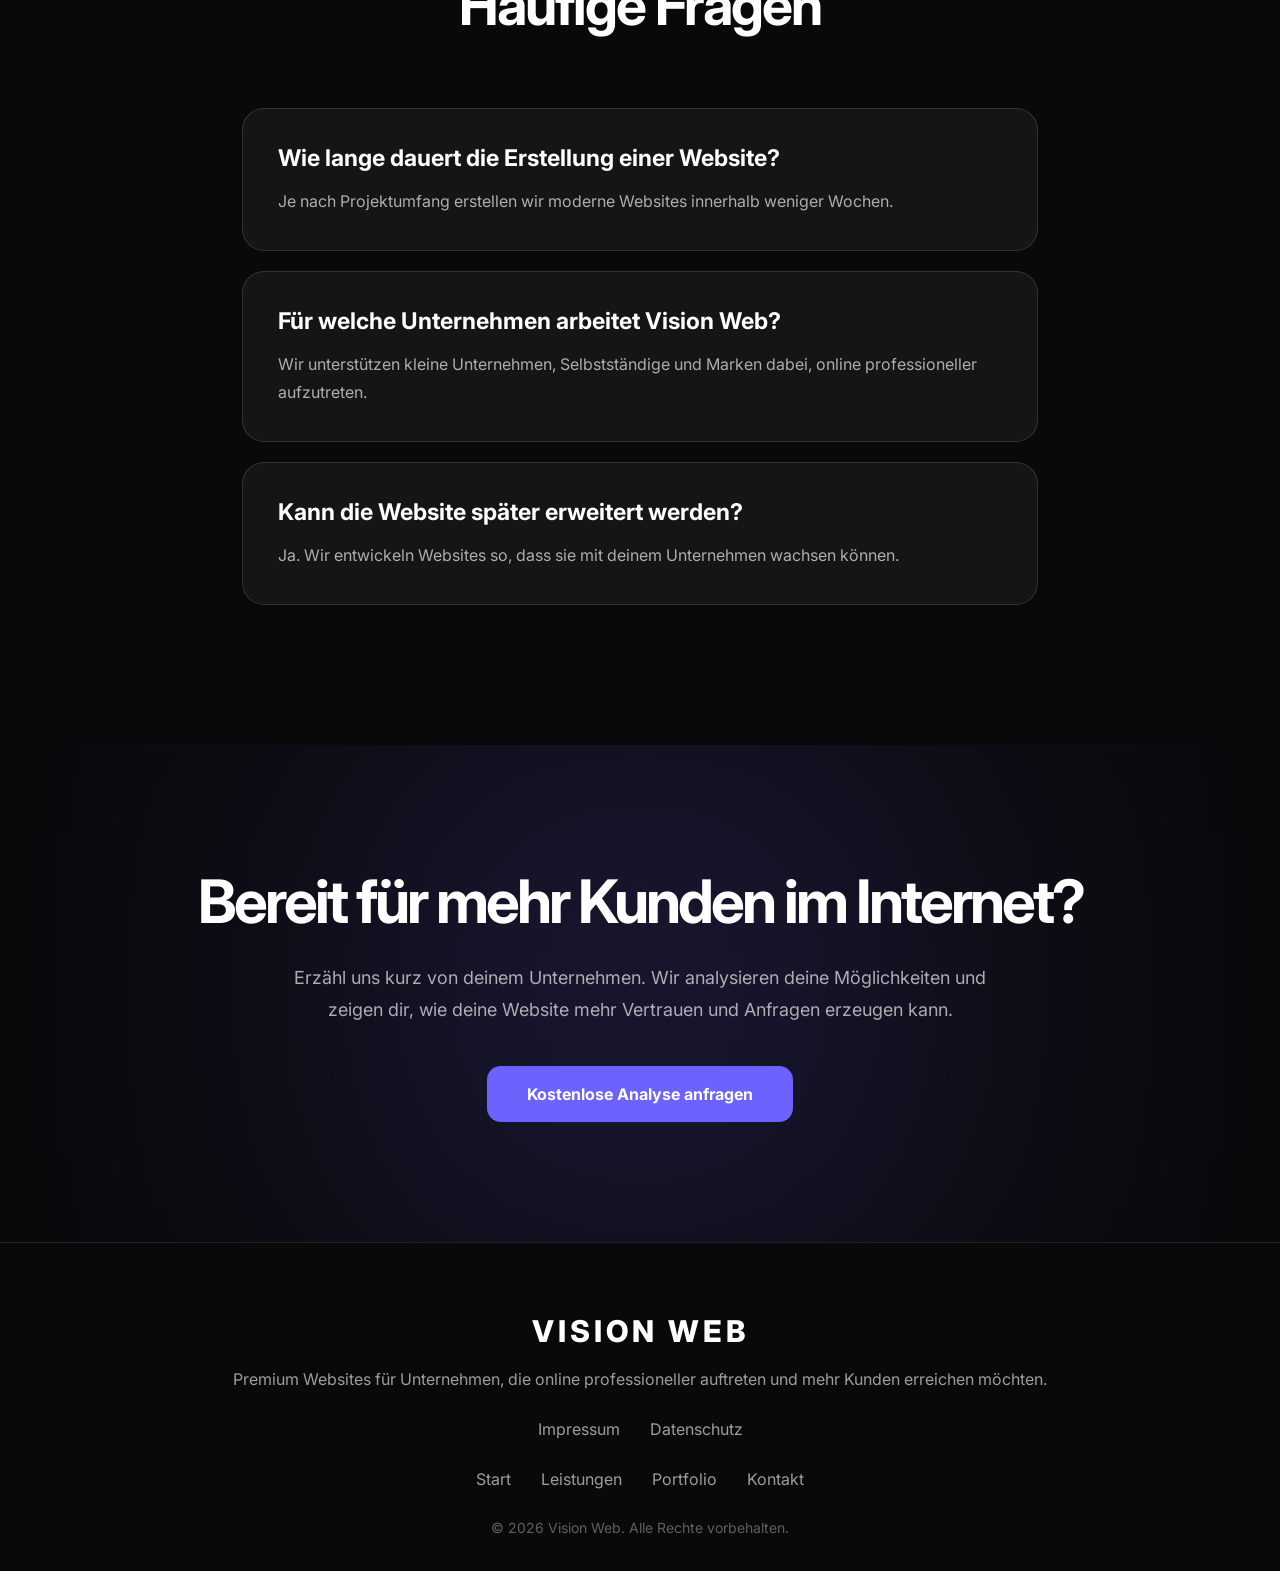
==== commit 4c0ef3ed: "Update index.html" ====
--- a/index.html
+++ b/index.html
@@ -151,7 +151,7 @@
 
 <div class="heroMockup">
 
-<img src="images/hero-mockup.jpg" alt="Vision Web Website Vorschau">
+<img src="hero-mockup.jpg" alt="Vision Web Website Vorschau">
 
 </div>
 
@@ -472,7 +472,7 @@
 <div class="project">
 
 
-<img src="images/restaurant.jpg" alt="Moderne Restaurant Website von Vision Web">
+<img src="restaurant.jpg" alt="Moderne Restaurant Website von Vision Web">
 
 
 <h3>
@@ -498,7 +498,7 @@
 <div class="project">
 
 
-<img src="images/fitness.jpg" alt="Fitness Website">
+<img src="fitness.jpg" alt="Fitness Website">
 
 
 <h3>
@@ -524,7 +524,7 @@
 <div class="project">
 
 
-<img src="images/handwerker.jpg" alt="Handwerker Website">
+<img src="handwerker.jpg" alt="Handwerker Website">
 
 
 <h3>
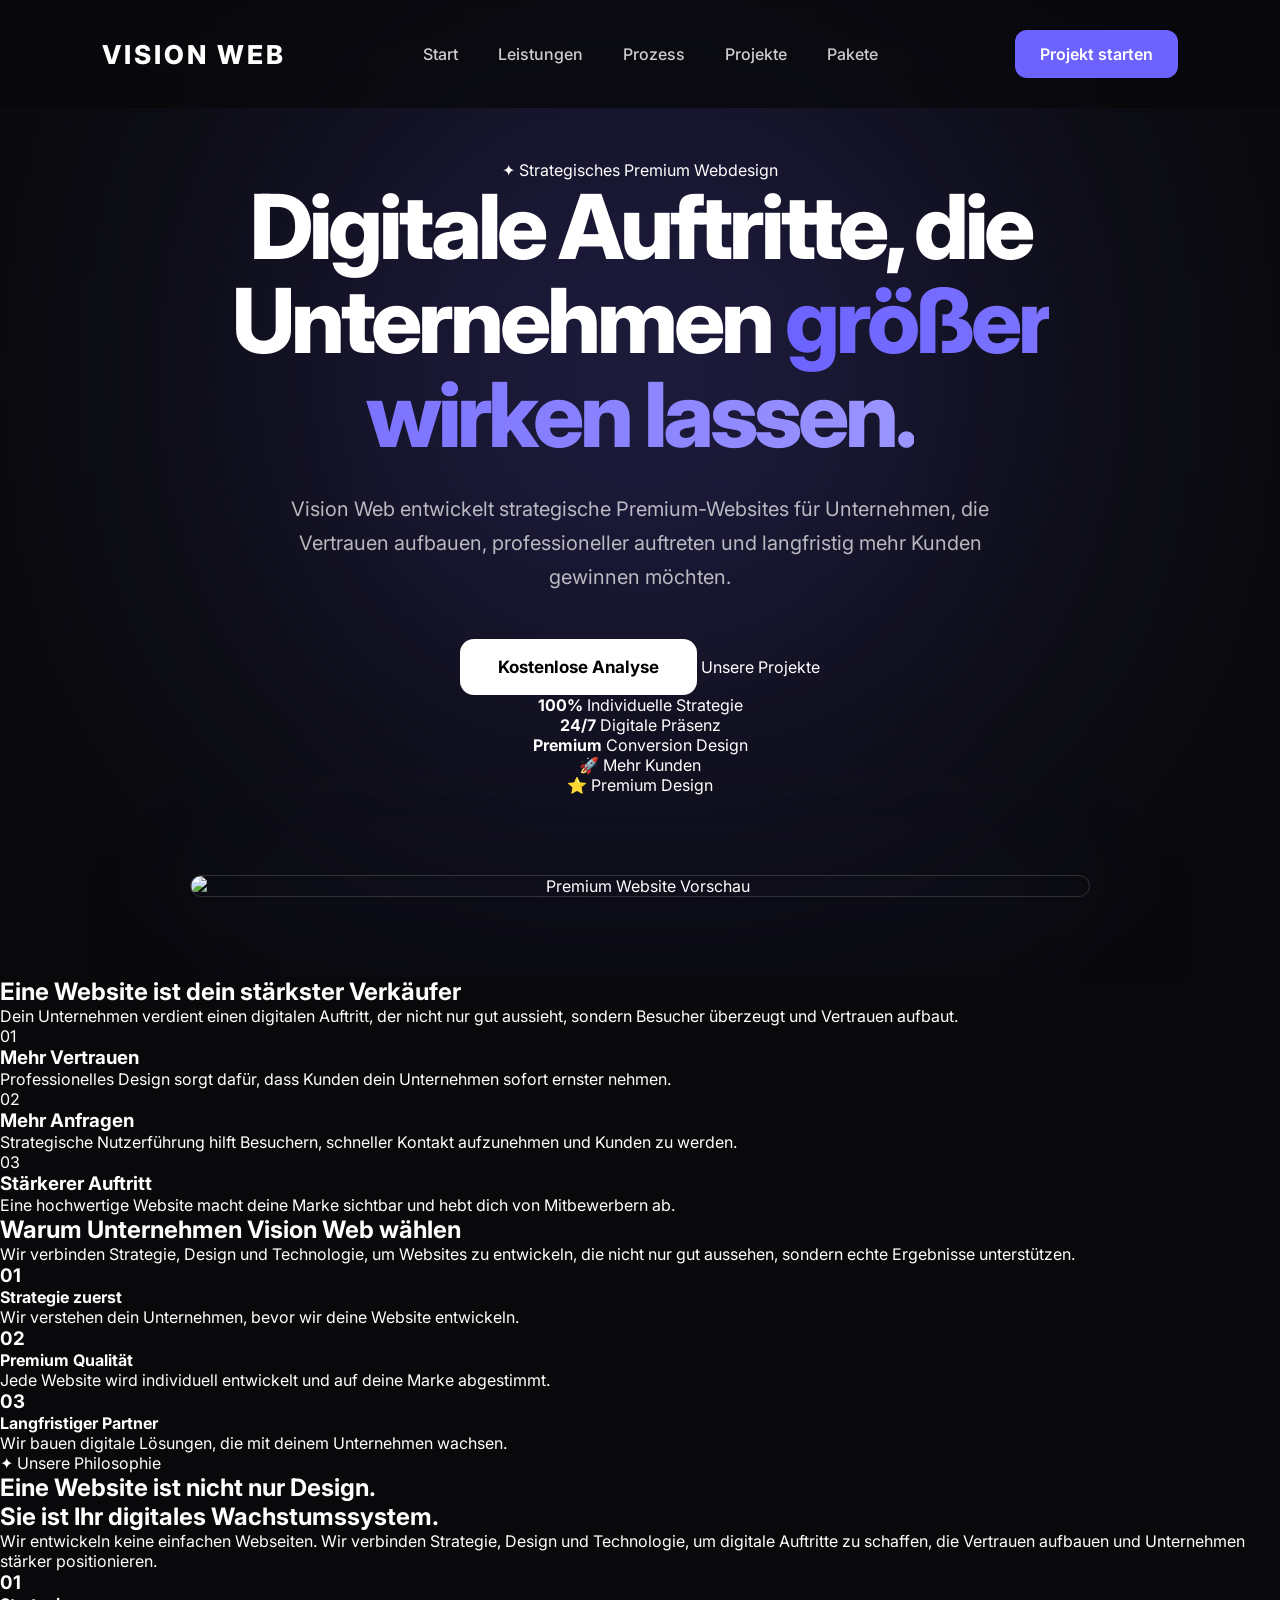
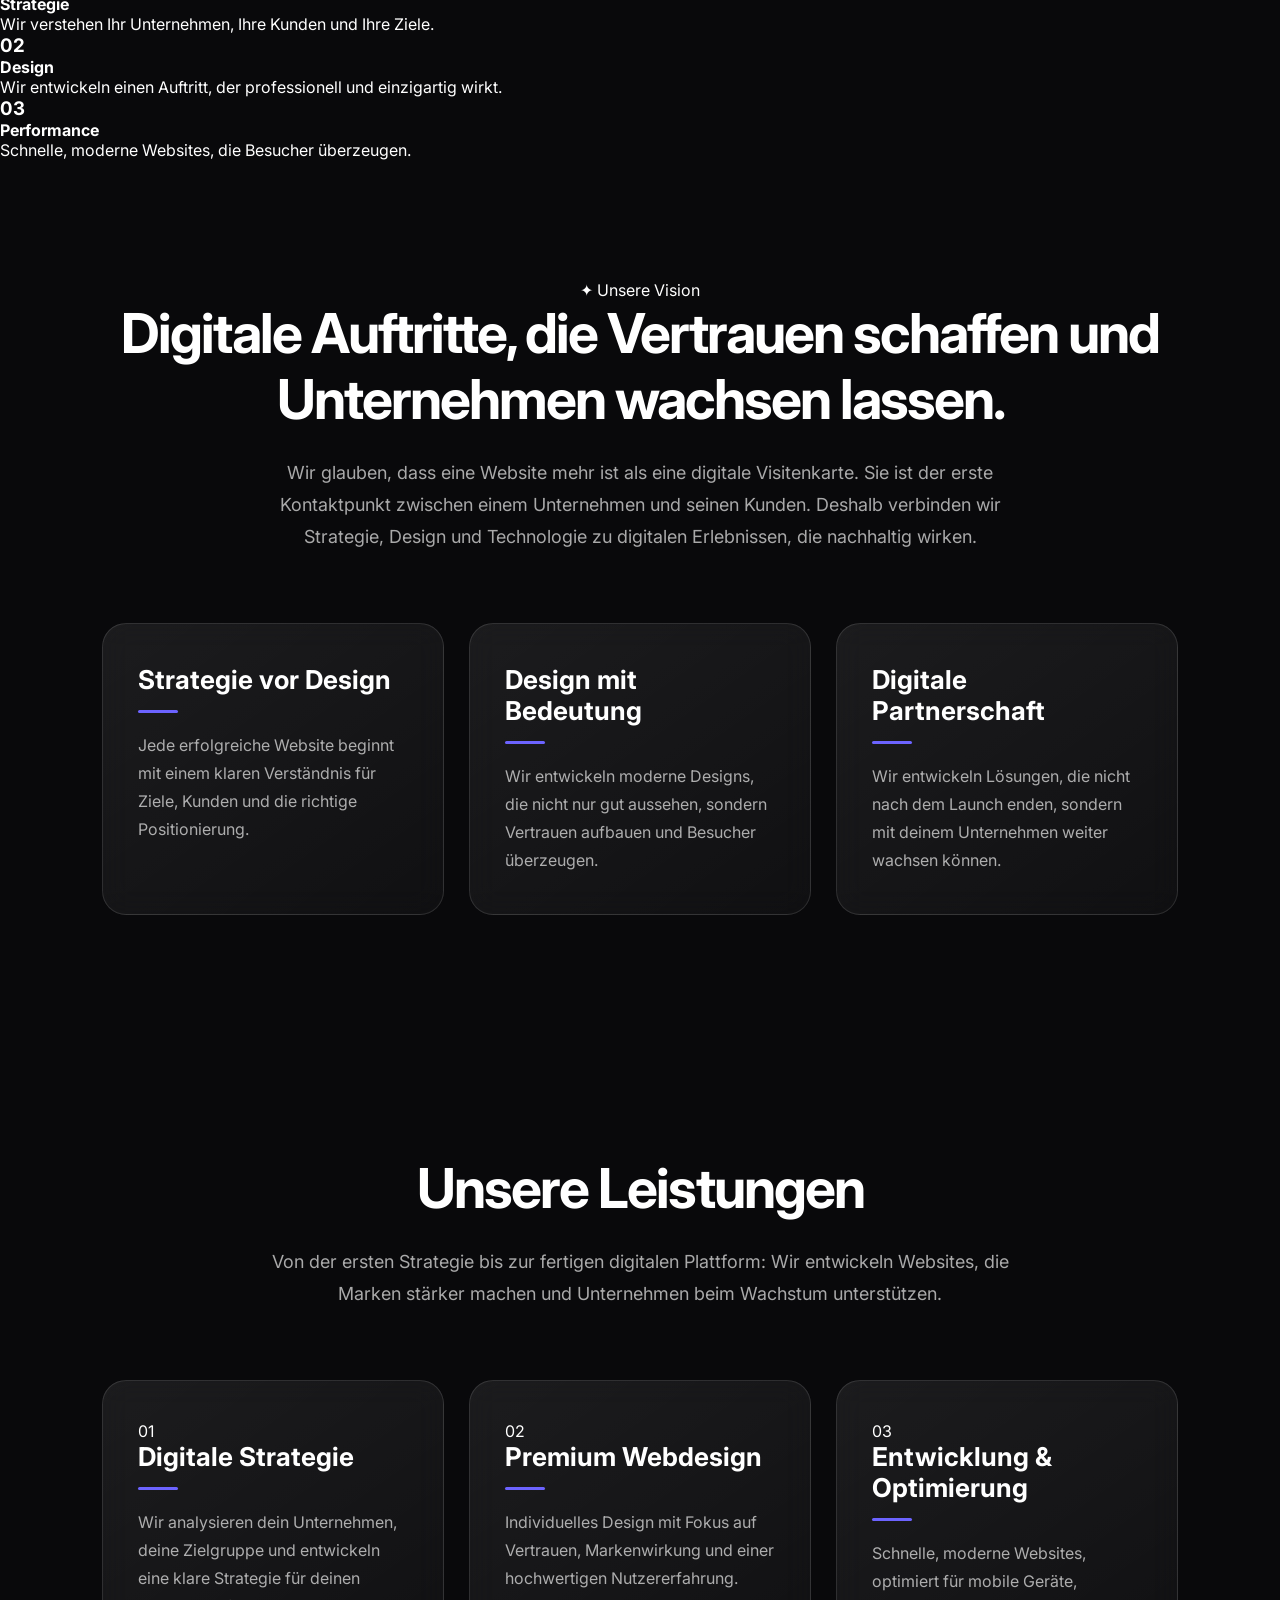
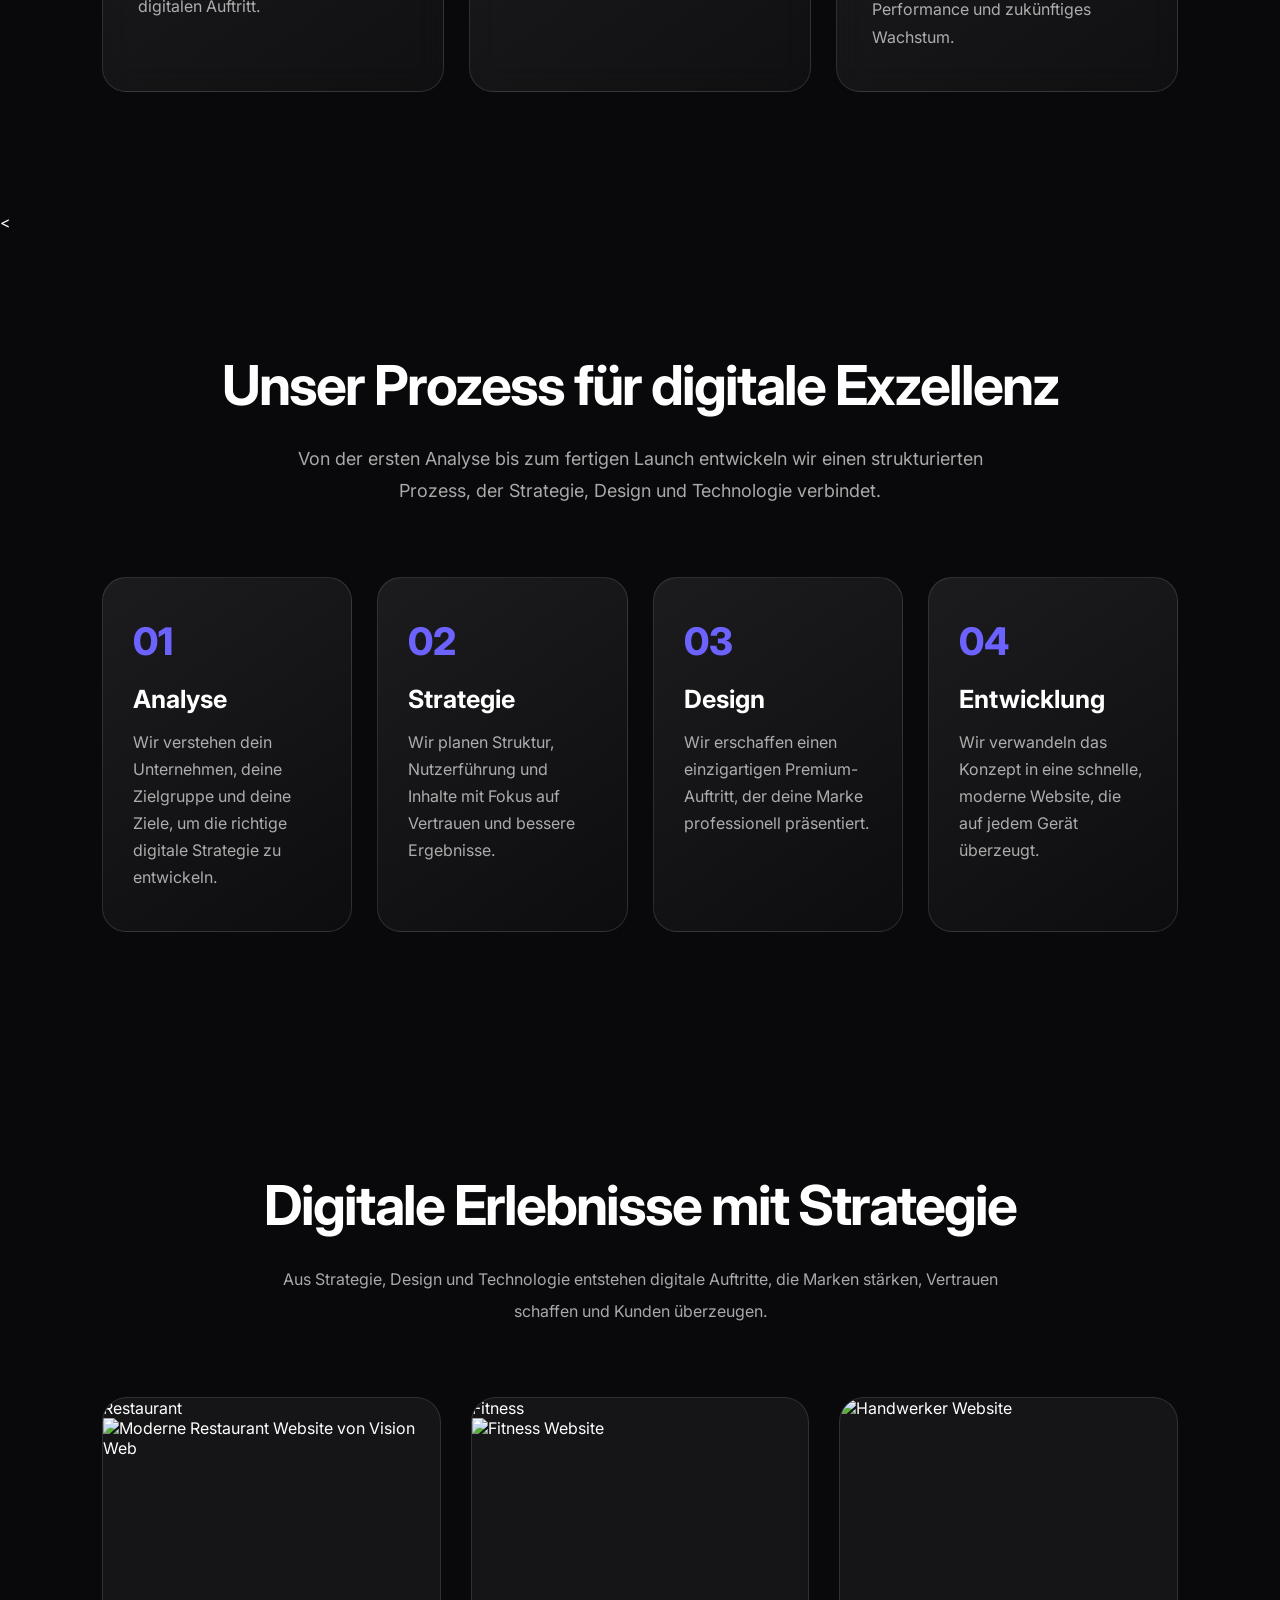
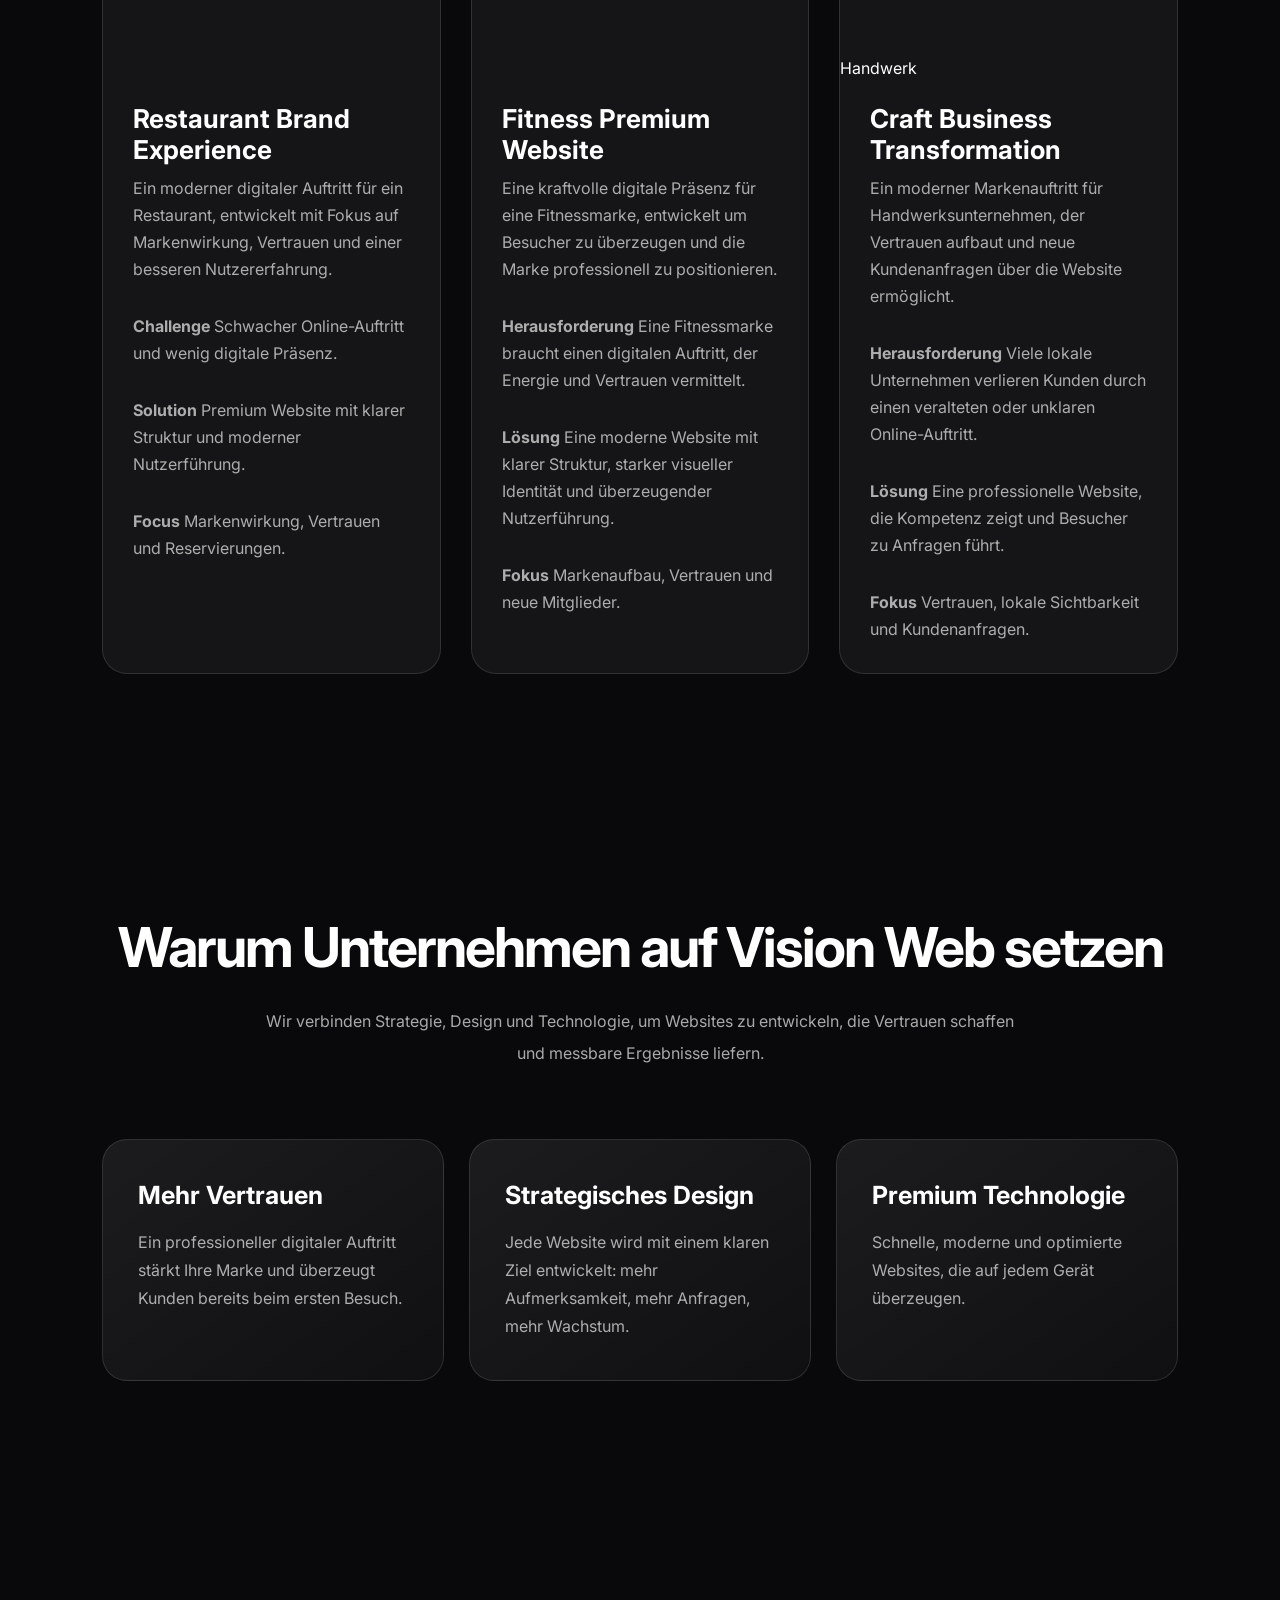
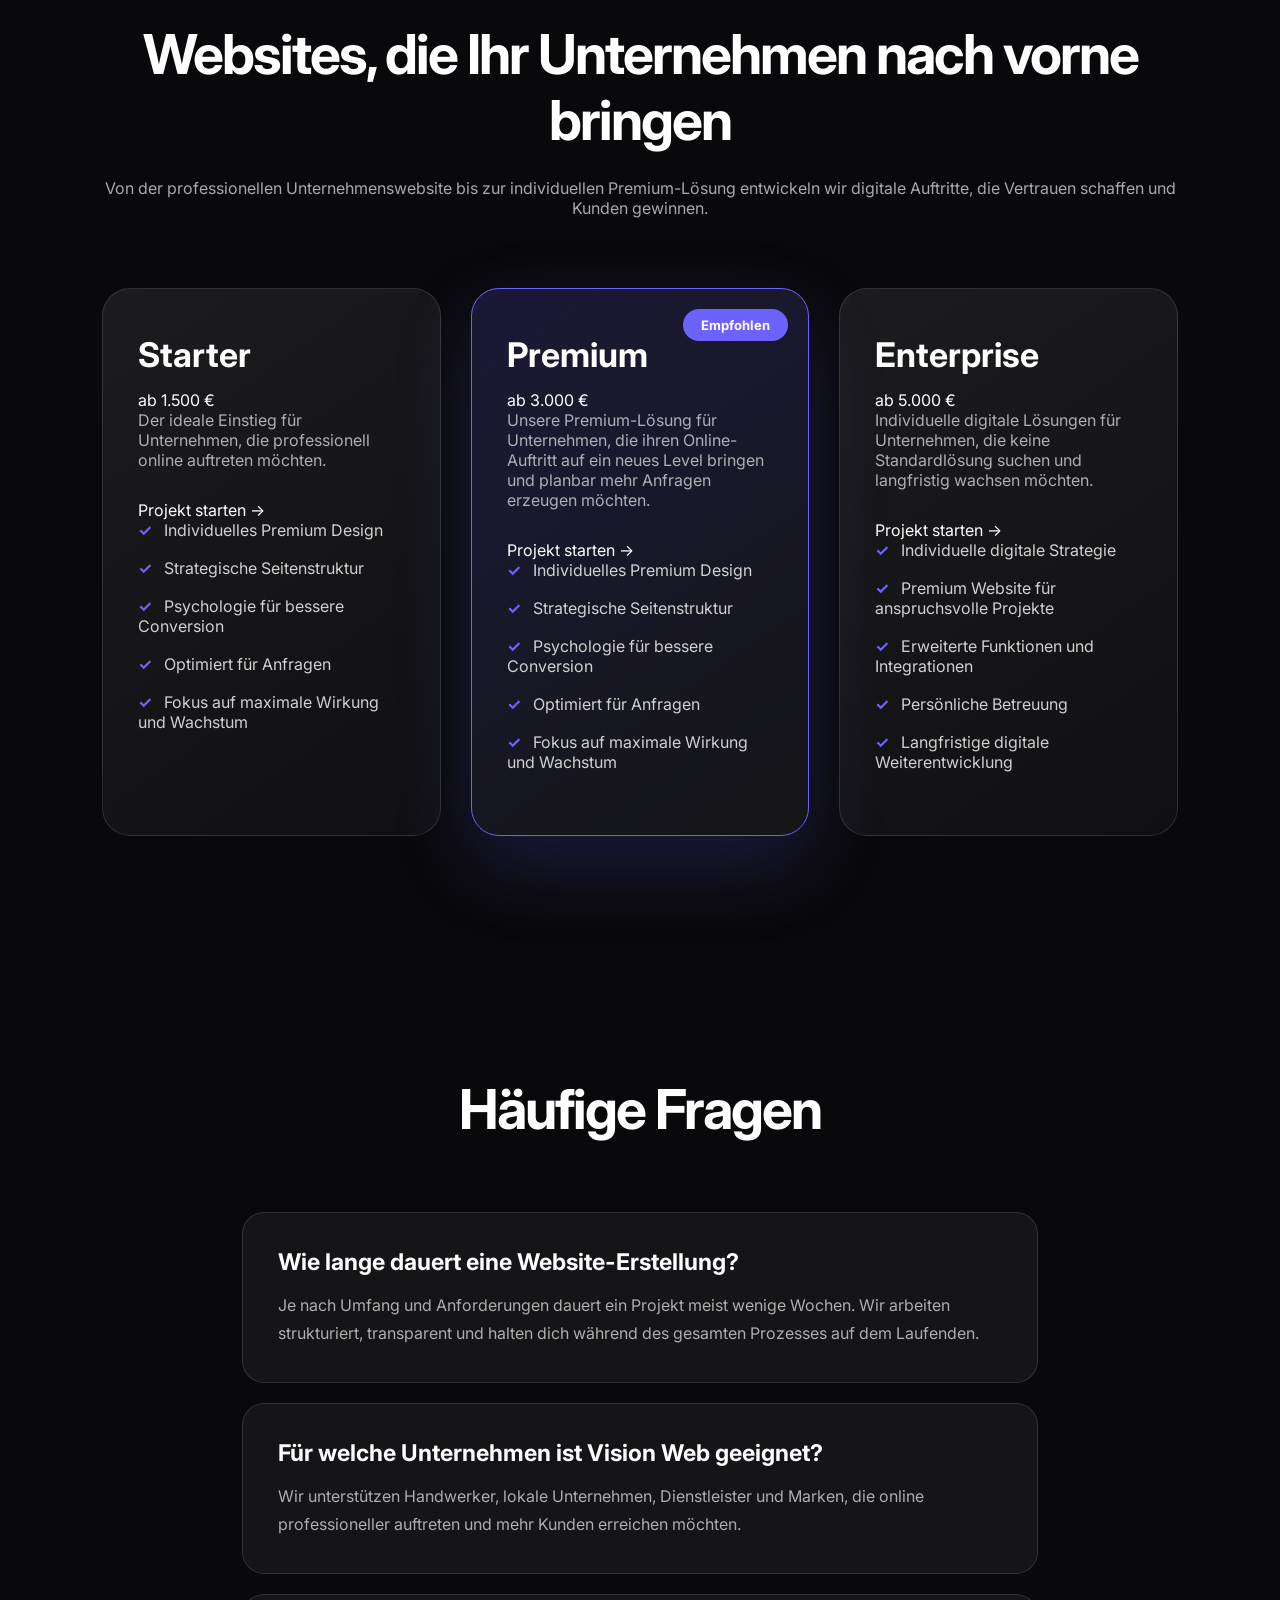
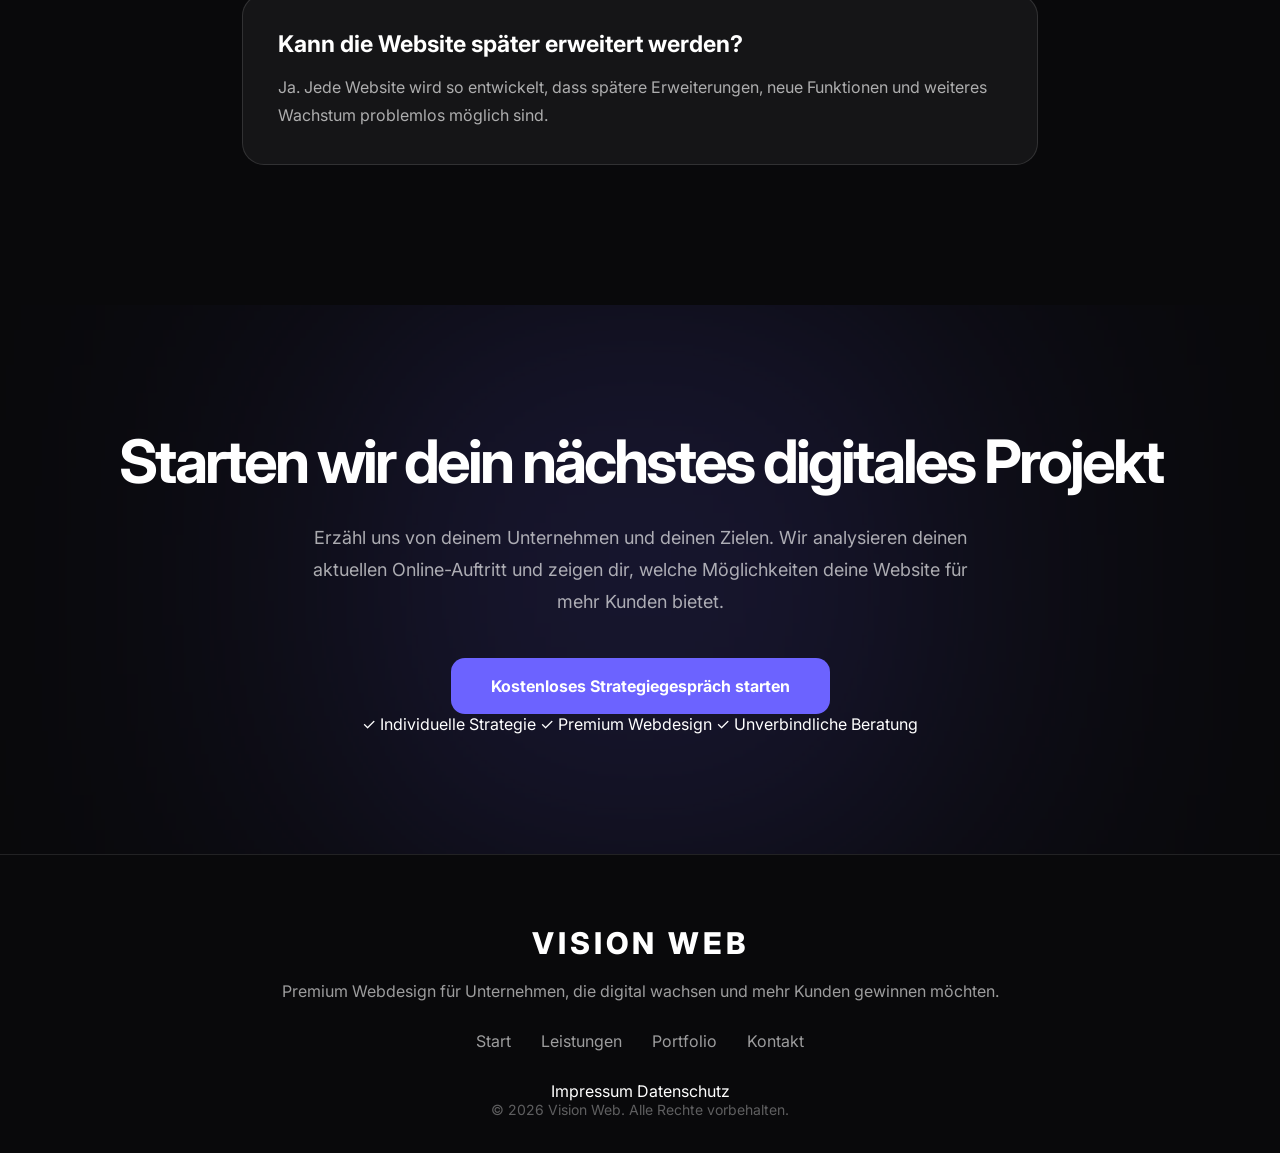
==== commit f6888ef8: "Update index.html" ====
--- a/index.html
+++ b/index.html
@@ -4,13 +4,21 @@
 <head>
 
 <meta charset="UTF-8">
+
 <meta name="viewport" content="width=device-width, initial-scale=1.0">
+
 <meta name="description" content="Vision Web entwickelt moderne Premium-Websites für Unternehmen, Handwerker und Selbstständige, die online mehr Kunden erreichen möchten.">
+
+<meta name="keywords" content="Webdesign Agentur, Premium Websites, Website für Unternehmen, Handwerker Website, moderne Unternehmenswebsite">
+
 <title>Vision Web | Premium Websites für Unternehmen</title>
 
+<link rel="icon" href="images/favicon.png">
+
 <link rel="stylesheet" href="style.css">
 
 <link rel="preconnect" href="https://fonts.googleapis.com">
+
 <link rel="preconnect" href="https://fonts.gstatic.com" crossorigin>
 
 <link href="https://fonts.googleapis.com/css2?family=Inter:wght@300;400;500;600;700;800&display=swap" rel="stylesheet">
@@ -22,16 +30,18 @@
 
 
 <nav>
+
 
 <div class="logo">
 VISION WEB
 </div>
 
 
+
 <ul>
 
 <li>
-<a href="#home">Home</a>
+<a href="#home">Start</a>
 </li>
 
 <li>
@@ -39,39 +49,50 @@
 </li>
 
 <li>
-<a href="#portfolio">Portfolio</a>
+<a href="#prozess">Prozess</a>
 </li>
 
 <li>
-<a href="#kontakt">Kontakt</a>
+<a href="#portfolio">Projekte</a>
 </li>
+
 <li>
 <a href="#pakete">Pakete</a>
 </li>
+
 </ul>
 
 
+
 <a href="#kontakt" class="button">
-Kostenlose Website-Analyse
+Projekt starten
 </a>
 
 
+
 </nav>
 
 
 
 <section class="hero" id="home">
 
+<div class="heroWrapper">
+
 
 <div class="heroContent">
 
 
+<div class="premiumTag">
+✦ Strategisches Premium Webdesign
+</div>
+
+
 <h1>
 
-Websites, die<br>
-
+Digitale Auftritte,
+die Unternehmen
 <span>
-mehr Kunden bringen.
+größer wirken lassen.
 </span>
 
 </h1>
@@ -79,12 +100,65 @@
 
 <p>
 
-Vision Web entwickelt Premium-Websites für Handwerksbetriebe, lokale Unternehmen und Selbstständige, die online professioneller auftreten und mehr Kundenanfragen gewinnen möchten.
-
-</p>
-
-
-<div class="heroStats">
+Vision Web entwickelt strategische Premium-Websites
+für Unternehmen, die Vertrauen aufbauen,
+professioneller auftreten und langfristig mehr Kunden gewinnen möchten.
+
+</p>
+
+
+<div class="heroButtons">
+
+
+<a href="#kontakt" class="heroButton">
+
+Kostenlose Analyse
+
+</a>
+
+
+<a href="#portfolio" class="secondaryButton">
+
+Unsere Projekte
+
+</a>
+
+
+</div>
+
+
+
+<div class="trustStats">
+
+
+<div>
+
+<strong>
+100%
+</strong>
+
+<span>
+Individuelle Strategie
+
+</span>
+
+</div>
+
+
+
+<div>
+
+<strong>
+24/7
+</strong>
+
+<span>
+Digitale Präsenz
+
+</span>
+
+</div>
+
 
 
 <div>
@@ -94,141 +168,211 @@
 </strong>
 
 <span>
-Design
-</span>
-
-</div>
-
-
-<div>
-
-<strong>
-Mobile
-</strong>
+Conversion Design
+
+</span>
+
+</div>
+
+
+</div>
+
+
+</div>
+
+
+
+
+<div class="heroVisual">
+
+
+<div class="floatingCard cardOne">
+
+🚀 Mehr Kunden
+
+</div>
+
+
+<div class="floatingCard cardTwo">
+
+⭐ Premium Design
+
+</div>
+
+
+
+<div class="heroMockup">
+
+<img src="images/hero-mockup.jpg" alt="Premium Website Vorschau">
+
+</div>
+
+
+</div>
+
+
+
+</div>
+
+
+</section>
+
+<section class="results">
+
+<h2>
+Eine Website ist dein stärkster Verkäufer
+</h2>
+
+
+<p>
+
+Dein Unternehmen verdient einen digitalen Auftritt,
+der nicht nur gut aussieht, sondern Besucher überzeugt
+und Vertrauen aufbaut.
+
+</p>
+
+
+
+<div class="resultGrid">
+
+
+<div class="resultBox">
 
 <span>
-Optimierung
-</span>
-
-</div>
-
-
-<div>
-
-<strong>
-Mehr
-</strong>
+01
+</span>
+
+<h3>
+Mehr Vertrauen
+</h3>
+
+<p>
+Professionelles Design sorgt dafür,
+dass Kunden dein Unternehmen sofort
+ernster nehmen.
+</p>
+
+</div>
+
+
+
+<div class="resultBox">
 
 <span>
-Anfragen
-</span>
-
-</div>
-
-
-</div>
-
-
-<a href="#kontakt" class="heroButton">
-
-Kostenlose Website-Analyse starten
-
-</a>
-<div class="trustPoints">
-
-<p>✓ Moderne Premium-Websites</p>
-
-<p>✓ Optimiert für Handy & Google</p>
-
-<p>✓ Fokus auf mehr Kundenanfragen</p>
-
-</div>
-
-
-
-
-
-
-<div class="heroMockup">
-
-<img src="hero-mockup.jpg" alt="Vision Web Website Vorschau">
+02
+</span>
+
+<h3>
+Mehr Anfragen
+</h3>
+
+<p>
+Strategische Nutzerführung hilft Besuchern,
+schneller Kontakt aufzunehmen und Kunden zu werden.
+</p>
+
+</div>
+
+
+
+<div class="resultBox">
+
+<span>
+03
+</span>
+
+<h3>
+Stärkerer Auftritt
+</h3>
+
+<p>
+Eine hochwertige Website macht deine Marke
+sichtbar und hebt dich von Mitbewerbern ab.
+</p>
+
+</div>
+
 
 </div>
 
 
 </section>
-<section class="about" id="vision">
-
+
+<section class="trust">
 
 <h2>
-Unsere Vision
+Warum Unternehmen Vision Web wählen
 </h2>
 
 
 <p>
 
-Wir helfen Unternehmen dabei, online sichtbar zu werden
-und Websites zu entwickeln, die Vertrauen schaffen und Kunden gewinnen.
-
-</p>
-
-
-
-<div class="aboutGrid">
-
-
-
-<div class="aboutBox">
-
-<h3>
-Strategie statt Zufall
-</h3>
-
-<p>
-
-Jede Website beginnt mit einem klaren Ziel:
-Mehr Vertrauen, mehr Anfragen und mehr Wachstum.
-
-</p>
-
-</div>
-
-
-
-
-<div class="aboutBox">
-
-<h3>
-Design mit Wirkung
-</h3>
-
-<p>
-
-Wir verbinden modernes Design mit Psychologie,
-damit Besucher zu Kunden werden.
-
-</p>
-
-</div>
-
-
-
-
-<div class="aboutBox">
-
-<h3>
-Langfristiger Erfolg
-</h3>
-
-<p>
-
+Wir verbinden Strategie, Design und Technologie,
+um Websites zu entwickeln, die nicht nur gut aussehen,
+sondern echte Ergebnisse unterstützen.
+
+</p>
+
+
+
+<div class="trustGrid">
+
+
+<div class="trustItem">
+
+<h3>
+01
+</h3>
+
+<h4>
+Strategie zuerst
+</h4>
+
+<p>
+Wir verstehen dein Unternehmen,
+bevor wir deine Website entwickeln.
+</p>
+
+</div>
+
+
+
+<div class="trustItem">
+
+<h3>
+02
+</h3>
+
+<h4>
+Premium Qualität
+</h4>
+
+<p>
+Jede Website wird individuell entwickelt
+und auf deine Marke abgestimmt.
+</p>
+
+</div>
+
+
+
+<div class="trustItem">
+
+<h3>
+03
+</h3>
+
+<h4>
+Langfristiger Partner
+</h4>
+
+<p>
 Wir bauen digitale Lösungen,
 die mit deinem Unternehmen wachsen.
-
-</p>
-
-</div>
-
+</p>
+
+</div>
 
 
 </div>
@@ -236,11 +380,612 @@
 
 </section>
 
+<section class="strategy">
+
+
+<div class="strategyContent">
+
+
+<div class="premiumTag">
+✦ Unsere Philosophie
+</div>
+
+
+<h2>
+
+Eine Website ist nicht nur Design.
+<br>
+Sie ist Ihr digitales Wachstumssystem.
+
+</h2>
+
+
+<p>
+
+Wir entwickeln keine einfachen Webseiten.
+Wir verbinden Strategie, Design und Technologie,
+um digitale Auftritte zu schaffen, die Vertrauen aufbauen
+und Unternehmen stärker positionieren.
+
+</p>
+
+
+<div class="strategyGrid">
+
+
+<div>
+
+<h3>
+01
+</h3>
+
+<h4>
+Strategie
+</h4>
+
+<p>
+Wir verstehen Ihr Unternehmen,
+Ihre Kunden und Ihre Ziele.
+</p>
+
+</div>
+
+
+
+<div>
+
+<h3>
+02
+</h3>
+
+<h4>
+Design
+</h4>
+
+<p>
+Wir entwickeln einen Auftritt,
+der professionell und einzigartig wirkt.
+</p>
+
+</div>
+
+
+
+<div>
+
+<h3>
+03
+</h3>
+
+<h4>
+Performance
+</h4>
+
+<p>
+Schnelle, moderne Websites,
+die Besucher überzeugen.
+</p>
+
+</div>
+
+
+</div>
+
+
+</div>
+
+
+</section>
+
+<section class="about" id="vision">
+
+
+<div class="premiumTag">
+✦ Unsere Vision
+</div>
+
+
+<h2>
+
+Digitale Auftritte,
+die Vertrauen schaffen
+und Unternehmen wachsen lassen.
+
+</h2>
+
+
+
+<p>
+
+Wir glauben, dass eine Website mehr ist als eine digitale Visitenkarte.
+Sie ist der erste Kontaktpunkt zwischen einem Unternehmen und seinen Kunden.
+Deshalb verbinden wir Strategie, Design und Technologie zu digitalen Erlebnissen,
+die nachhaltig wirken.
+
+</p>
+
+
+
+<div class="aboutGrid">
+
+
+
+<div class="aboutBox">
+
+<h3>
+Strategie vor Design
+</h3>
+
+<p>
+
+Jede erfolgreiche Website beginnt mit einem klaren Verständnis
+für Ziele, Kunden und die richtige Positionierung.
+
+</p>
+
+</div>
+
+
+
+
+
+<div class="aboutBox">
+
+<h3>
+Design mit Bedeutung
+</h3>
+
+<p>
+
+Wir entwickeln moderne Designs, die nicht nur gut aussehen,
+sondern Vertrauen aufbauen und Besucher überzeugen.
+
+</p>
+
+</div>
+
+
+
+
+
+<div class="aboutBox">
+
+<h3>
+Digitale Partnerschaft
+</h3>
+
+<p>
+
+Wir entwickeln Lösungen, die nicht nach dem Launch enden,
+sondern mit deinem Unternehmen weiter wachsen können.
+
+</p>
+
+</div>
+
+
+
+</div>
+
+
+</section>
+
 
 
 
 
 <section class="why" id="leistungen">
+
+
+<h2>
+Unsere Leistungen
+</h2>
+
+
+
+<p>
+
+Von der ersten Strategie bis zur fertigen digitalen Plattform:
+Wir entwickeln Websites, die Marken stärker machen
+und Unternehmen beim Wachstum unterstützen.
+
+</p>
+
+
+
+<div class="cards">
+
+
+
+<div class="card">
+
+
+<span>
+01
+</span>
+
+
+<h3>
+Digitale Strategie
+</h3>
+
+
+<p>
+
+Wir analysieren dein Unternehmen,
+deine Zielgruppe und entwickeln
+eine klare Strategie für deinen digitalen Auftritt.
+
+</p>
+
+
+</div>
+
+
+
+
+
+<div class="card">
+
+
+<span>
+02
+</span>
+
+
+<h3>
+Premium Webdesign
+</h3>
+
+
+<p>
+
+Individuelles Design mit Fokus auf Vertrauen,
+Markenwirkung und einer hochwertigen
+Nutzererfahrung.
+
+</p>
+
+
+</div>
+
+
+
+
+
+<div class="card">
+
+
+<span>
+03
+</span>
+
+
+<h3>
+Entwicklung & Optimierung
+</h3>
+
+
+<p>
+
+Schnelle, moderne Websites,
+optimiert für mobile Geräte,
+Performance und zukünftiges Wachstum.
+
+</p>
+
+
+</div>
+
+
+
+</div>
+
+
+</section>
+<<section class="process" id="prozess">
+
+
+<h2>
+Unser Prozess für digitale Exzellenz
+</h2>
+
+
+<p>
+
+Von der ersten Analyse bis zum fertigen Launch entwickeln wir
+einen strukturierten Prozess, der Strategie, Design und Technologie verbindet.
+
+</p>
+
+
+
+<div class="steps">
+
+
+
+<div class="step">
+
+<span>
+01
+</span>
+
+<h3>
+Analyse
+</h3>
+
+<p>
+
+Wir verstehen dein Unternehmen,
+deine Zielgruppe und deine Ziele,
+um die richtige digitale Strategie zu entwickeln.
+
+</p>
+
+</div>
+
+
+
+
+<div class="step">
+
+<span>
+02
+</span>
+
+<h3>
+Strategie
+</h3>
+
+<p>
+
+Wir planen Struktur, Nutzerführung
+und Inhalte mit Fokus auf Vertrauen
+und bessere Ergebnisse.
+
+</p>
+
+</div>
+
+
+
+
+<div class="step">
+
+<span>
+03
+</span>
+
+<h3>
+Design
+</h3>
+
+<p>
+
+Wir erschaffen einen einzigartigen
+Premium-Auftritt, der deine Marke
+professionell präsentiert.
+
+</p>
+
+</div>
+
+
+
+
+<div class="step">
+
+<span>
+04
+</span>
+
+<h3>
+Entwicklung
+</h3>
+
+<p>
+
+Wir verwandeln das Konzept in eine
+schnelle, moderne Website, die auf
+jedem Gerät überzeugt.
+
+</p>
+
+</div>
+
+
+
+</div>
+
+
+</section>
+
+
+
+
+
+
+
+<section class="portfolio" id="portfolio">
+
+
+<h2>
+Digitale Erlebnisse mit Strategie
+</h2>
+
+
+<p>
+
+Aus Strategie, Design und Technologie entstehen
+digitale Auftritte, die Marken stärken,
+Vertrauen schaffen und Kunden überzeugen.
+
+</p>
+
+
+
+
+<div class="projects">
+
+
+
+<div class="project">
+
+    <span class="projectTag">
+        Restaurant
+    </span>
+
+<img src="images/restaurant.jpg" alt="Moderne Restaurant Website von Vision Web">
+
+
+<h3>
+Restaurant Brand Experience
+</h3>
+
+<p>
+
+Ein moderner digitaler Auftritt für ein Restaurant,
+entwickelt mit Fokus auf Markenwirkung,
+Vertrauen und einer besseren Nutzererfahrung.
+
+</p>
+<div class="projectDetails">
+
+<p>
+<strong>Challenge</strong>
+Schwacher Online-Auftritt und wenig digitale Präsenz.
+</p>
+
+<p>
+<strong>Solution</strong>
+Premium Website mit klarer Struktur und moderner Nutzerführung.
+</p>
+
+<p>
+<strong>Focus</strong>
+Markenwirkung, Vertrauen und Reservierungen.
+</p>
+
+</div>
+
+
+
+
+</div>
+
+
+
+
+
+<div class="project">
+
+    <span class="projectTag">
+    Fitness
+</span>
+
+
+<img src="images/fitness.jpg" alt="Fitness Website">
+
+
+<h3>
+Fitness Premium Website
+</h3>
+
+
+<p>
+
+Eine kraftvolle digitale Präsenz für eine Fitnessmarke,
+entwickelt um Besucher zu überzeugen und
+die Marke professionell zu positionieren.
+
+</p>
+
+<div class="projectDetails">
+
+<p>
+<strong>Herausforderung</strong>
+Eine Fitnessmarke braucht einen digitalen Auftritt,
+der Energie und Vertrauen vermittelt.
+</p>
+
+
+<p>
+<strong>Lösung</strong>
+Eine moderne Website mit klarer Struktur,
+starker visueller Identität und überzeugender Nutzerführung.
+</p>
+
+
+<p>
+<strong>Fokus</strong>
+Markenaufbau, Vertrauen und neue Mitglieder.
+</p>
+
+</div>
+
+
+</div>
+
+
+
+
+
+<div class="project">
+
+
+<img src="images/handwerker.jpg" alt="Handwerker Website">
+
+<span class="projectTag">
+    Handwerk
+</span>
+
+
+<h3>
+Craft Business Transformation
+</h3>
+
+
+<p>
+
+Ein moderner Markenauftritt für Handwerksunternehmen,
+der Vertrauen aufbaut und neue Kundenanfragen
+über die Website ermöglicht.
+
+</p>
+
+<div class="projectDetails">
+
+<p>
+<strong>Herausforderung</strong>
+Viele lokale Unternehmen verlieren Kunden durch
+einen veralteten oder unklaren Online-Auftritt.
+</p>
+
+
+<p>
+<strong>Lösung</strong>
+Eine professionelle Website, die Kompetenz zeigt
+und Besucher zu Anfragen führt.
+</p>
+
+
+<p>
+<strong>Fokus</strong>
+Vertrauen, lokale Sichtbarkeit und Kundenanfragen.
+</p>
+
+</div>
+
+
+</div>
+
+
+
+</div>
+
+
+</section>
+<section class="benefits">
 
 
 <h2>
@@ -248,70 +993,62 @@
 </h2>
 
 
-
-<p>
-
-Eine Website ist mehr als nur ein schönes Design.
-Wir entwickeln digitale Auftritte, die Vertrauen schaffen,
-Besucher überzeugen und Unternehmen beim Wachstum unterstützen.
-
-</p>
-
-
-
-<div class="cards">
-
-
-
-<div class="card">
-
-<h3>
-Strategie
-</h3>
-
-<p>
-
-Wir analysieren dein Unternehmen,
-deine Zielgruppe und deine Wünsche,
-um die perfekte Grundlage zu schaffen.
-
-</p>
-
-</div>
-
-
-
-
-<div class="card">
-
-<h3>
-Premium Design
-</h3>
-
-<p>
-
-Modernes Design trifft klare Struktur.
-Deine Website wirkt professionell
-und schafft Vertrauen beim ersten Eindruck.
-
-</p>
-
-</div>
-
-
-
-
-<div class="card">
-
-<h3>
-Psychologie
-</h3>
-
-<p>
-
-Wir nutzen bewährte Prinzipien aus Design und Nutzerverhalten,
-damit Besucher leichter zu Kunden werden.
-
+<p>
+Wir verbinden Strategie, Design und Technologie,
+um Websites zu entwickeln, die Vertrauen schaffen
+und messbare Ergebnisse liefern.
+</p>
+
+
+
+<div class="benefitGrid">
+
+
+
+<div class="benefit">
+
+<h3>
+Mehr Vertrauen
+</h3>
+
+
+<p>
+Ein professioneller digitaler Auftritt stärkt Ihre Marke
+und überzeugt Kunden bereits beim ersten Besuch.
+</p>
+
+</div>
+
+
+
+
+<div class="benefit">
+
+<h3>
+Strategisches Design
+</h3>
+
+
+<p>
+Jede Website wird mit einem klaren Ziel entwickelt:
+mehr Aufmerksamkeit, mehr Anfragen, mehr Wachstum.
+</p>
+
+</div>
+
+
+
+
+<div class="benefit">
+
+<h3>
+Premium Technologie
+</h3>
+
+
+<p>
+Schnelle, moderne und optimierte Websites,
+die auf jedem Gerät überzeugen.
 </p>
 
 </div>
@@ -322,336 +1059,26 @@
 
 
 </section>
-<section class="process" id="prozess">
+
+
+
+
+
+
+
+<section class="pricing" id="pakete">
 
 
 <h2>
-Von der Idee zur fertigen Website
+Websites, die Ihr Unternehmen nach vorne bringen
 </h2>
 
 
 <p>
 
-Ein klarer Prozess sorgt dafür, dass deine Website
-strategisch geplant, professionell entwickelt
-und erfolgreich veröffentlicht wird.
-
-</p>
-
-
-
-<div class="steps">
-
-
-
-<div class="step">
-
-<span>
-01
-</span>
-
-<h3>
-Analyse
-</h3>
-
-<p>
-
-Wir analysieren dein Unternehmen,
-deine Zielgruppe und deine Wünsche,
-um die perfekte Grundlage zu schaffen.
-
-</p>
-
-</div>
-
-
-
-
-<div class="step">
-
-<span>
-02
-</span>
-
-<h3>
-Strategie
-</h3>
-
-<p>
-
-Wir entwickeln die Struktur,
-den Aufbau und die Inhalte,
-die Besucher überzeugen.
-
-</p>
-
-</div>
-
-
-
-
-<div class="step">
-
-<span>
-03
-</span>
-
-<h3>
-Entwicklung
-</h3>
-
-<p>
-
-Wir verwandeln die Strategie
-in eine schnelle, moderne
-und hochwertige Website.
-
-</p>
-
-</div>
-
-
-
-
-<div class="step">
-
-<span>
-04
-</span>
-
-<h3>
-Launch
-</h3>
-
-<p>
-
-Deine Website geht online
-und ist bereit, neue Kunden
-zu erreichen.
-
-</p>
-
-</div>
-
-
-
-</div>
-
-
-</section>
-
-
-
-
-
-
-
-<section class="portfolio" id="portfolio">
-
-
-<h2>
-Websites, die Unternehmen stärker machen
-</h2>
-
-
-<p>
-
-Beispiele für moderne Websites,
-die Vertrauen schaffen, Besucher überzeugen
-und Unternehmen online besser präsentieren.
-
-</p>
-
-
-
-
-<div class="projects">
-
-
-
-<div class="project">
-
-
-<img src="restaurant.jpg" alt="Moderne Restaurant Website von Vision Web">
-
-
-<h3>
-Restaurant Website
-</h3>
-
-
-<p>
-
-Eine moderne Online-Präsenz für Restaurants,
-mit klarer Struktur, Vertrauen und Fokus
-auf mehr Reservierungen.
-
-</p>
-
-
-</div>
-
-
-
-
-
-<div class="project">
-
-
-<img src="fitness.jpg" alt="Fitness Website">
-
-
-<h3>
-Fitness Studio Website
-</h3>
-
-
-<p>
-
-Eine professionelle Website für Fitnessanbieter,
-um neue Mitglieder zu gewinnen und online
-stärker aufzutreten.
-
-</p>
-
-
-</div>
-
-
-
-
-
-<div class="project">
-
-
-<img src="handwerker.jpg" alt="Handwerker Website">
-
-
-<h3>
-Handwerker Website
-</h3>
-
-
-<p>
-
-Eine vertrauensvolle Website für lokale Betriebe,
-die mehr Kundenanfragen über das Internet
-gewinnen möchten.
-
-</p>
-
-
-</div>
-
-
-
-</div>
-
-
-</section>
-<section class="benefits">
-
-
-<h2>
-Warum Vision Web?
-</h2>
-
-
-<p>
-
-Wir bauen keine einfachen Webseiten.
-Wir entwickeln digitale Lösungen, die Unternehmen stärker machen.
-
-</p>
-
-
-
-<div class="benefitGrid">
-
-
-
-<div class="benefit">
-
-<h3>
-🚀 Mehr Vertrauen
-</h3>
-
-
-<p>
-
-Eine professionelle Website entscheidet oft über
-den ersten Eindruck eines Kunden.
-
-</p>
-
-</div>
-
-
-
-
-
-<div class="benefit">
-
-<h3>
-🎯 Klare Strategie
-</h3>
-
-
-<p>
-
-Jede Seite wird mit einem Ziel entwickelt:
-Besucher überzeugen und Anfragen erhöhen.
-
-</p>
-
-</div>
-
-
-
-
-
-<div class="benefit">
-
-<h3>
-⚡ Moderne Technik
-</h3>
-
-
-<p>
-
-Schnelle, mobile und hochwertige Websites
-für die Zukunft.
-
-</p>
-
-</div>
-
-
-
-</div>
-
-
-</section>
-
-
-
-
-
-
-
-<section class="pricing" id="pakete">
-
-
-<h2>
-Die passende Website für dein Unternehmen
-</h2>
-
-
-<p>
-
-Von der einfachen Unternehmenswebsite bis zur
-individuellen Premium-Lösung – wir entwickeln
-die passende Strategie für dein Wachstum.
+Von der professionellen Unternehmenswebsite bis zur
+individuellen Premium-Lösung entwickeln wir digitale
+Auftritte, die Vertrauen schaffen und Kunden gewinnen.
 
 </p>
 
@@ -671,45 +1098,19 @@
 Starter
 </h3>
 
+<div class="price">
+ab 1.500 €
+</div>
 
 <h4>
-Perfekter Einstieg für kleine Unternehmen
+Der ideale Einstieg für Unternehmen,
+die professionell online auftreten möchten.
 </h4>
 
 
-<ul>
-
-<li>Moderne Unternehmenswebsite</li>
-<li>Mobile Optimierung</li>
-<li>Grundlegende Google-Optimierung</li>
-<li>Kontaktmöglichkeiten für Kunden</li>
-<li>Ideal für kleine Unternehmen</li>
-</ul>
-
-
-</div>
-
-
-
-
-
-
-
-<div class="priceCard featured">
-<div class="badge">
-
-Empfohlen
-
-</div>
-
-<h3>
-Premium
-</h3>
-
-
-<h4>
-Die komplette Lösung für mehr Kunden
-</h4>
+<a href="#kontakt" class="packageButton">
+Projekt starten →
+</a>
 
 
 <ul>
@@ -718,7 +1119,8 @@
 <li>Strategische Seitenstruktur</li>
 <li>Psychologie für bessere Conversion</li>
 <li>Optimiert für Anfragen</li>
-<li>Unser beliebtestes Paket</li>
+<li>Fokus auf maximale Wirkung und Wachstum</li>
+
 </ul>
 
 
@@ -730,6 +1132,53 @@
 
 
 
+<div class="priceCard featured">
+<div class="badge">
+
+Empfohlen
+
+</div>
+
+<h3>
+Premium
+</h3>
+
+<div class="price">
+ab 3.000 €
+</div>
+
+
+<h4>
+Unsere Premium-Lösung für Unternehmen,
+die ihren Online-Auftritt auf ein neues Level bringen
+und planbar mehr Anfragen erzeugen möchten.
+</h4>
+
+
+<a href="#kontakt" class="packageButton">
+Projekt starten →
+</a>
+
+
+<ul>
+
+<li>Individuelles Premium Design</li>
+<li>Strategische Seitenstruktur</li>
+<li>Psychologie für bessere Conversion</li>
+<li>Optimiert für Anfragen</li>
+<li>Fokus auf maximale Wirkung und Wachstum</li>
+
+</ul>
+
+
+</div>
+
+
+
+
+
+
+
 <div class="priceCard">
 
 
@@ -737,18 +1186,29 @@
 Enterprise
 </h3>
 
+<div class="price">
+ab 5.000 €
+</div>
+
 
 <h4>
-Für größere Unternehmen & Projekte
+Individuelle digitale Lösungen für Unternehmen,
+die keine Standardlösung suchen und langfristig wachsen möchten.
 </h4>
 
 
+<a href="#kontakt" class="packageButton">
+Projekt starten →
+</a>
+
+
 <ul>
 
-<li>Große Projekte</li>
-<li>Erweiterungen</li>
+<li>Individuelle digitale Strategie</li>
+<li>Premium Website für anspruchsvolle Projekte</li>
+<li>Erweiterte Funktionen und Integrationen</li>
 <li>Persönliche Betreuung</li>
-<li>Individuelle digitale Lösungen</li>
+<li>Langfristige digitale Weiterentwicklung</li>
 
 </ul>
 
@@ -775,15 +1235,14 @@
 
 
 <h3>
-Wie lange dauert die Erstellung einer Website?
-</h3>
-
-
-<p>
-
-Je nach Projektumfang erstellen wir moderne Websites
-innerhalb weniger Wochen.
-
+Wie lange dauert eine Website-Erstellung?
+</h3>
+
+<p>
+Je nach Umfang und Anforderungen dauert ein Projekt
+meist wenige Wochen. Wir arbeiten strukturiert,
+transparent und halten dich während des gesamten
+Prozesses auf dem Laufenden.
 </p>
 
 
@@ -797,15 +1256,13 @@
 
 
 <h3>
-Für welche Unternehmen arbeitet Vision Web?
-</h3>
-
-
-<p>
-
-Wir unterstützen kleine Unternehmen, Selbstständige
-und Marken dabei, online professioneller aufzutreten.
-
+Für welche Unternehmen ist Vision Web geeignet?
+</h3>
+
+<p>
+Wir unterstützen Handwerker, lokale Unternehmen,
+Dienstleister und Marken, die online professioneller
+auftreten und mehr Kunden erreichen möchten.
 </p>
 
 
@@ -822,12 +1279,10 @@
 Kann die Website später erweitert werden?
 </h3>
 
-
-<p>
-
-Ja. Wir entwickeln Websites so,
-dass sie mit deinem Unternehmen wachsen können.
-
+<p>
+Ja. Jede Website wird so entwickelt, dass spätere
+Erweiterungen, neue Funktionen und weiteres Wachstum
+problemlos möglich sind.
 </p>
 
 
@@ -847,16 +1302,16 @@
 
 
 <h2>
-Bereit für mehr Kunden im Internet?
+Starten wir dein nächstes digitales Projekt
 </h2>
 
 
 
 <p>
 
-Erzähl uns kurz von deinem Unternehmen.
-Wir analysieren deine Möglichkeiten und zeigen dir,
-wie deine Website mehr Vertrauen und Anfragen erzeugen kann.
+Erzähl uns von deinem Unternehmen und deinen Zielen.
+Wir analysieren deinen aktuellen Online-Auftritt und zeigen dir,
+welche Möglichkeiten deine Website für mehr Kunden bietet.
 
 </p>
 
@@ -865,15 +1320,31 @@
 <a href="https://mail.google.com/mail/?view=cm&fs=1&to=noahbergmann07@gmail.com" target="_blank" class="contactButton">
 
 
-
-
-
-Kostenlose Analyse anfragen
+Kostenloses Strategiegespräch starten
+
 
 </a>
 
 
 
+<div class="contactTrust">
+
+✓ Individuelle Strategie
+
+<span></span>
+
+✓ Premium Webdesign
+
+<span></span>
+
+✓ Unverbindliche Beratung
+
+</div>
+
+
+
+
+
 </section>
 
 
@@ -895,18 +1366,11 @@
 
 <p>
 
-Premium Websites für Unternehmen,
-die online professioneller auftreten
-und mehr Kunden erreichen möchten.
-
-</p>
-<div class="footerLinks">
-
-<a href="impressum.html">Impressum</a>
-
-<a href="datenschutz.html">Datenschutz</a>
-
-</div>
+Premium Webdesign für Unternehmen,
+die digital wachsen und mehr Kunden gewinnen möchten.
+
+</p>
+
 
 
 <div class="footerLinks">
@@ -928,6 +1392,23 @@
 </a>
 
 </div>
+
+
+
+<div class="footerLegal">
+
+<a href="./impressum.html">
+Impressum
+</a>
+
+<a href="./datenschutz.html">
+Datenschutz
+</a>
+
+</div>
+
+
+
 <div class="footerBottom">
 
 © 2026 Vision Web. Alle Rechte vorbehalten.
@@ -947,3 +1428,4 @@
 </body>
 
 </html>
+
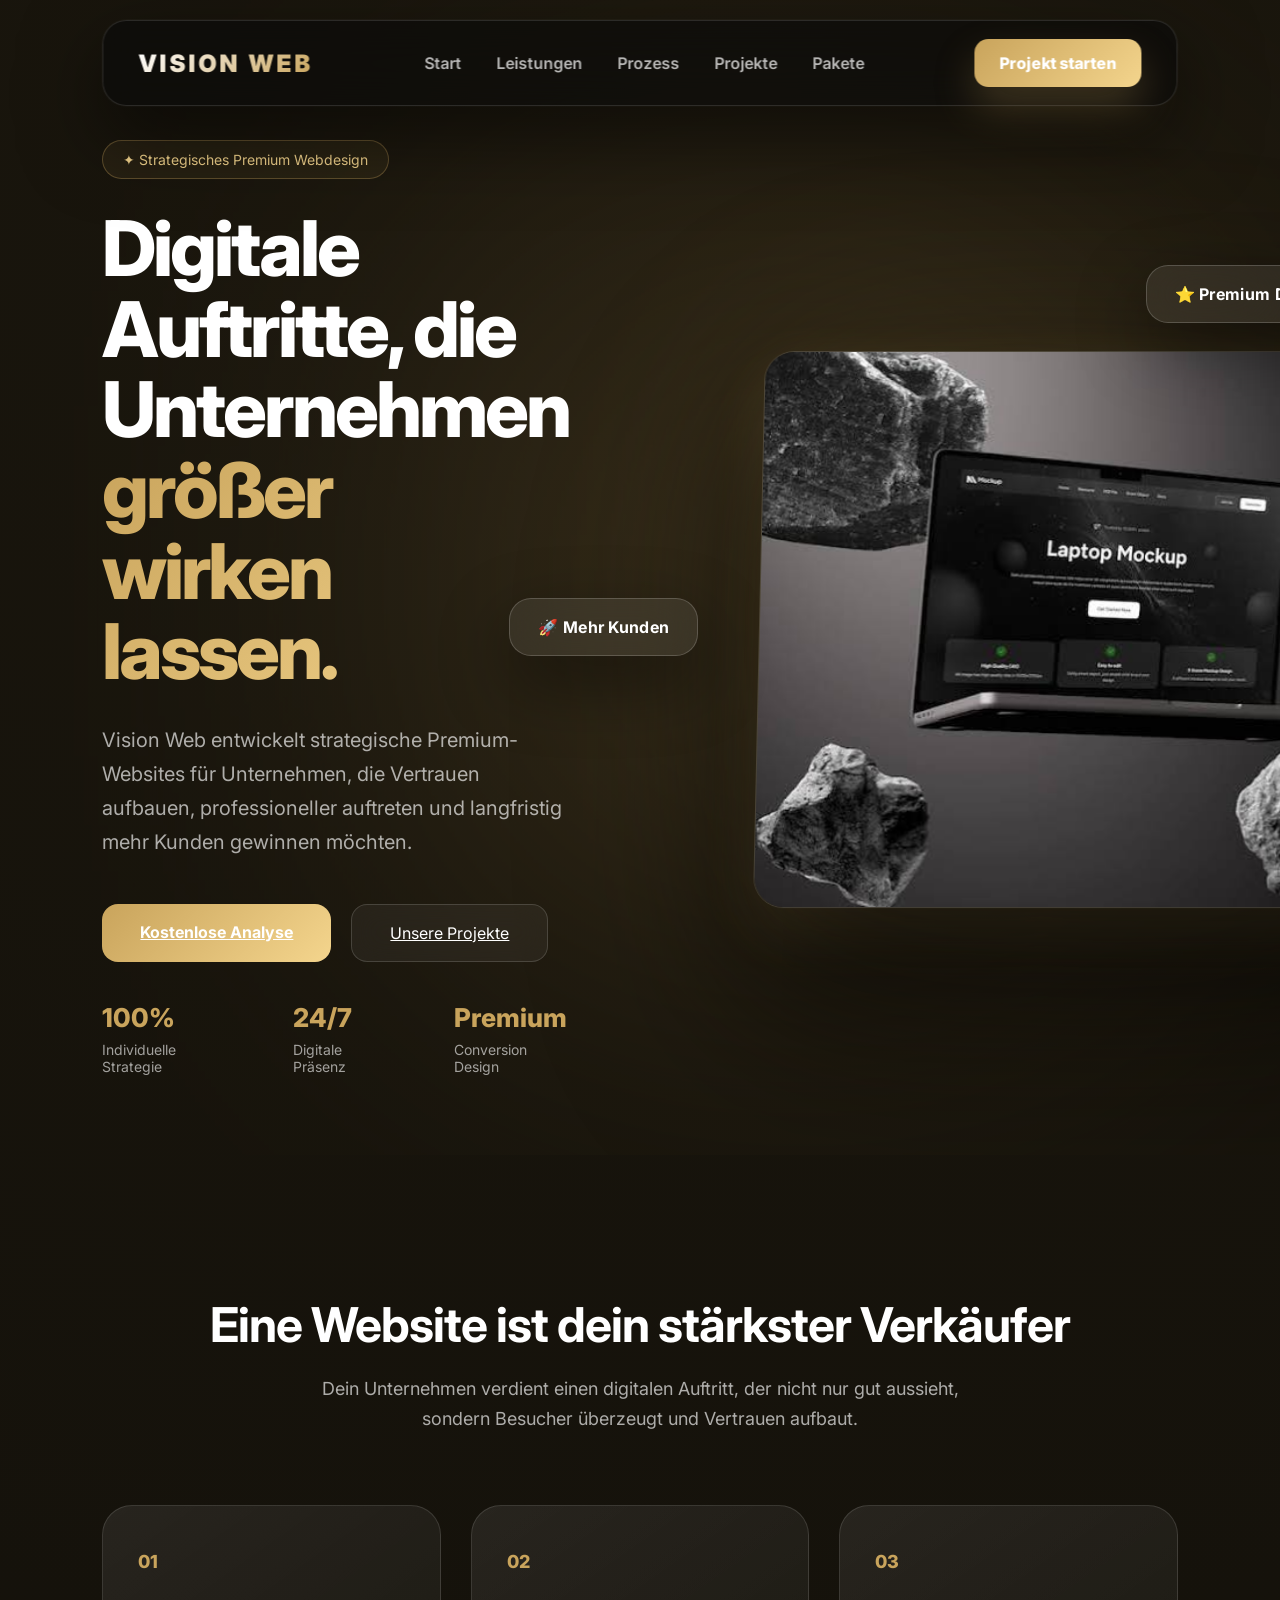
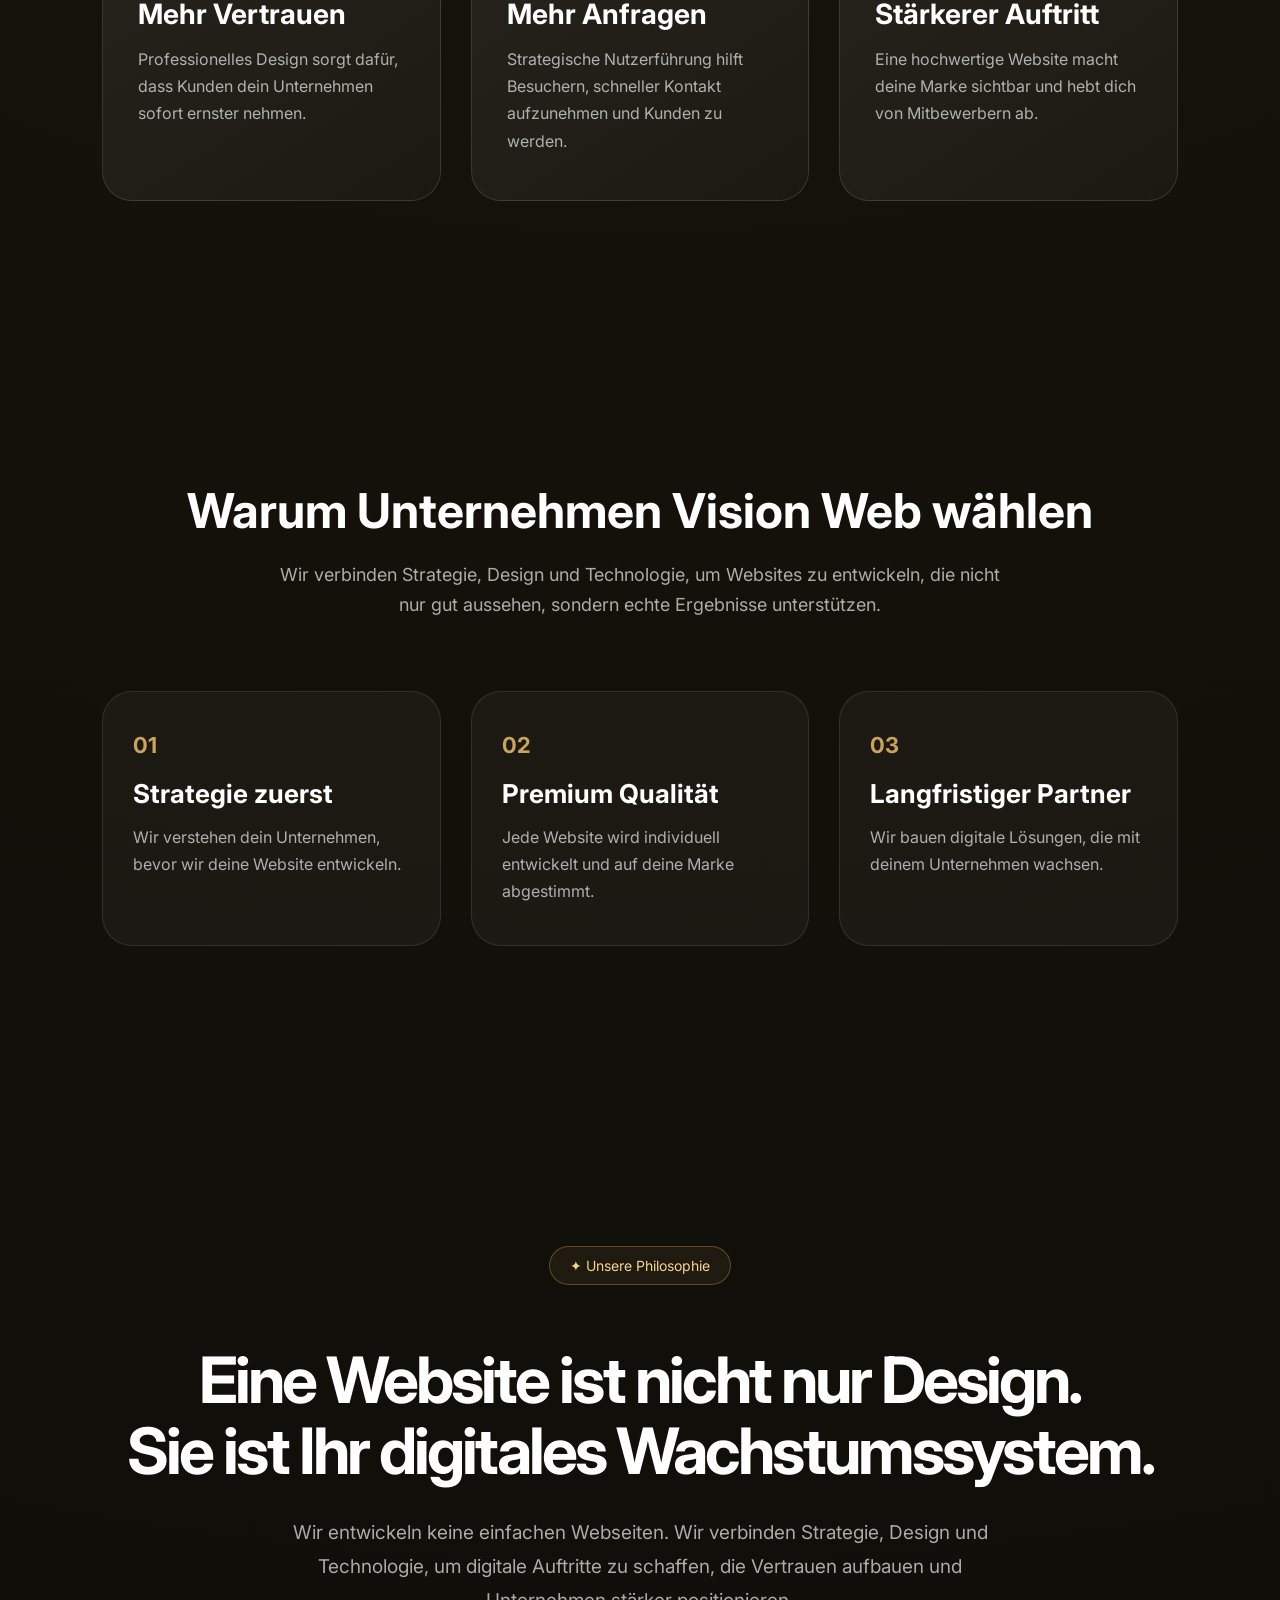
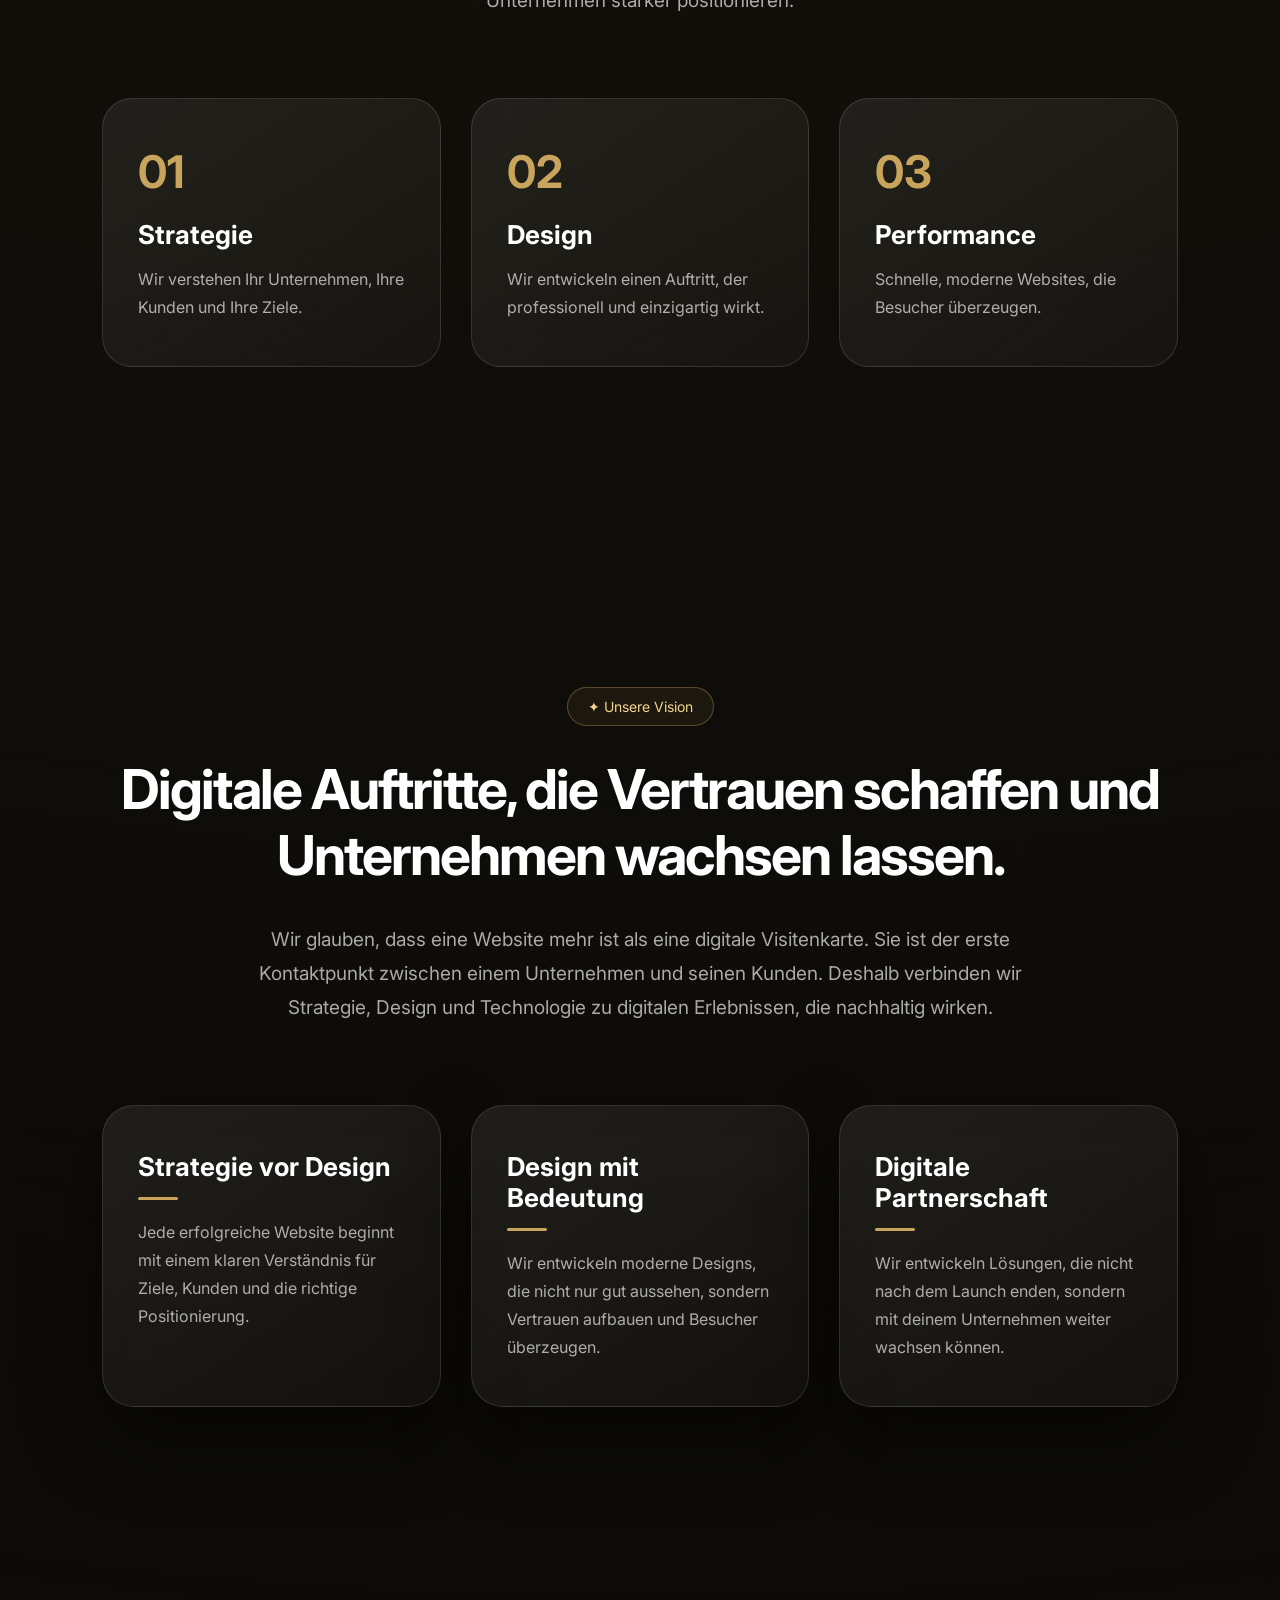
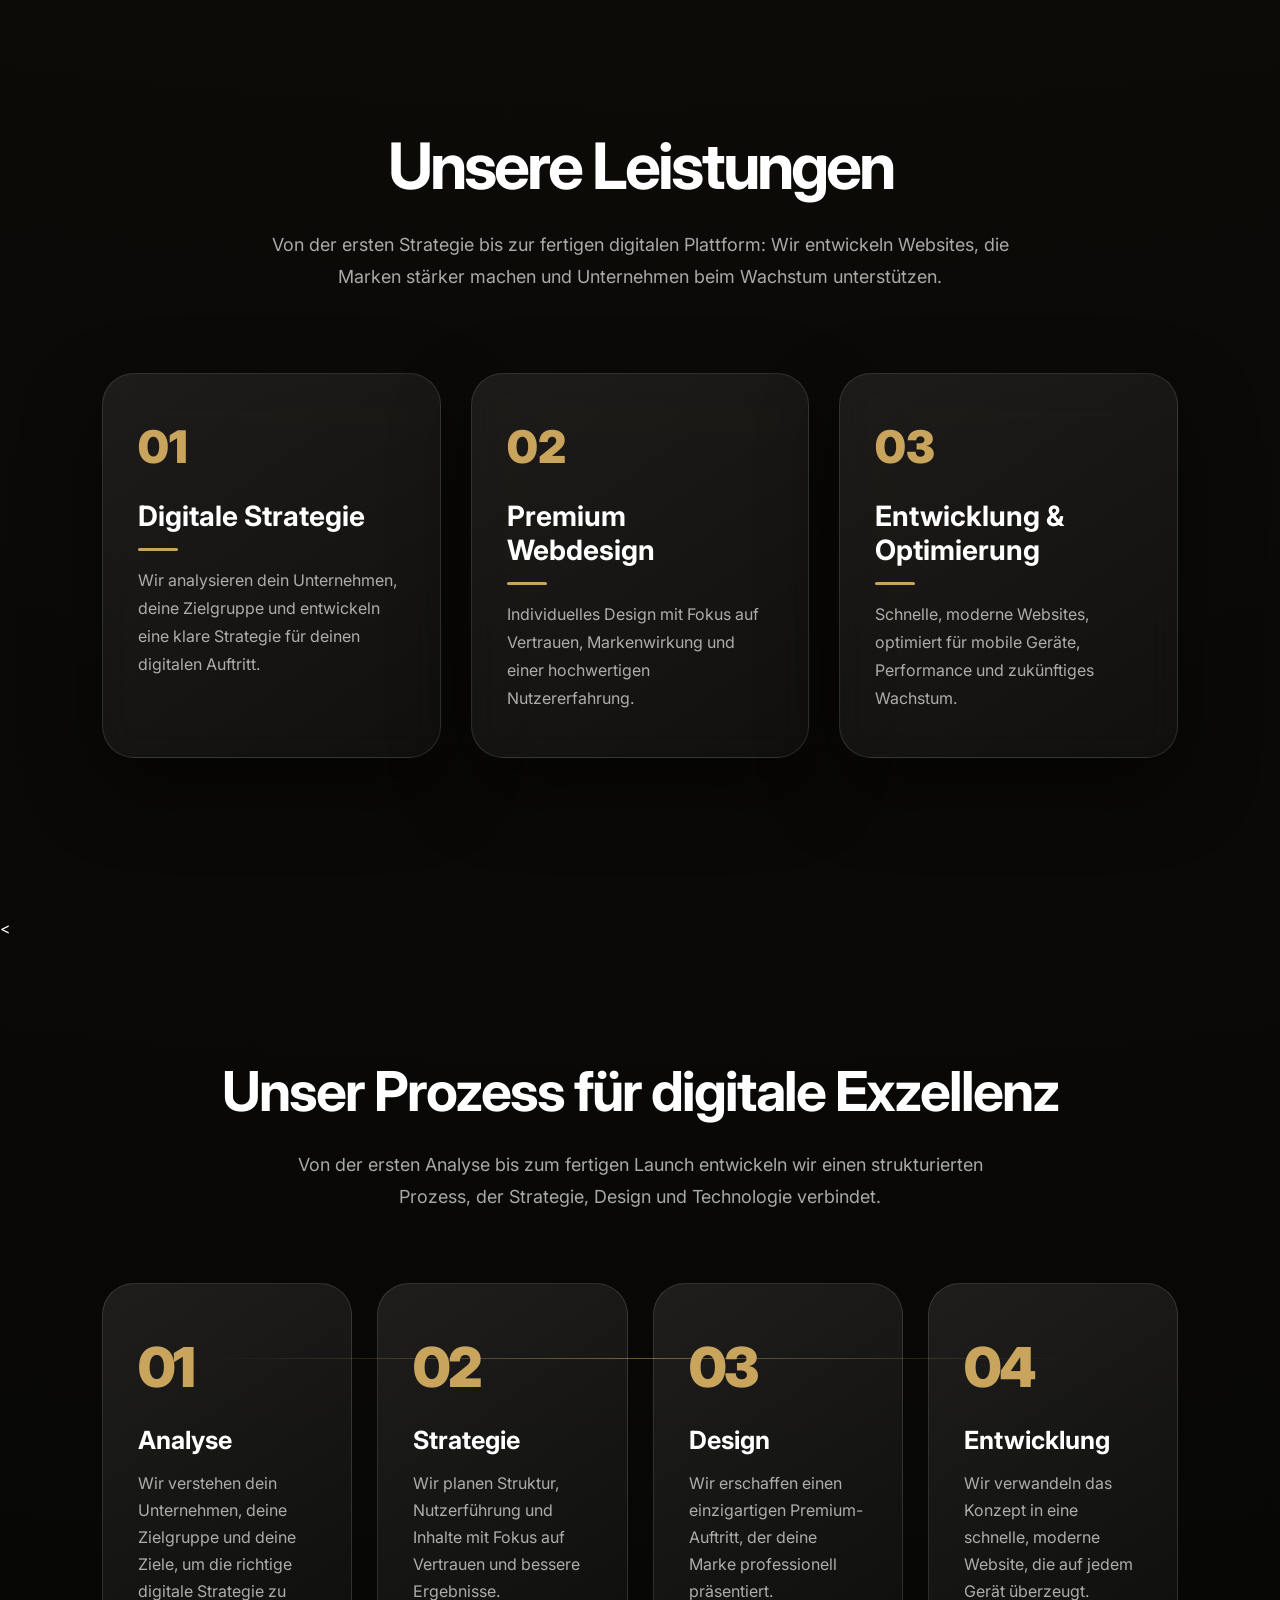
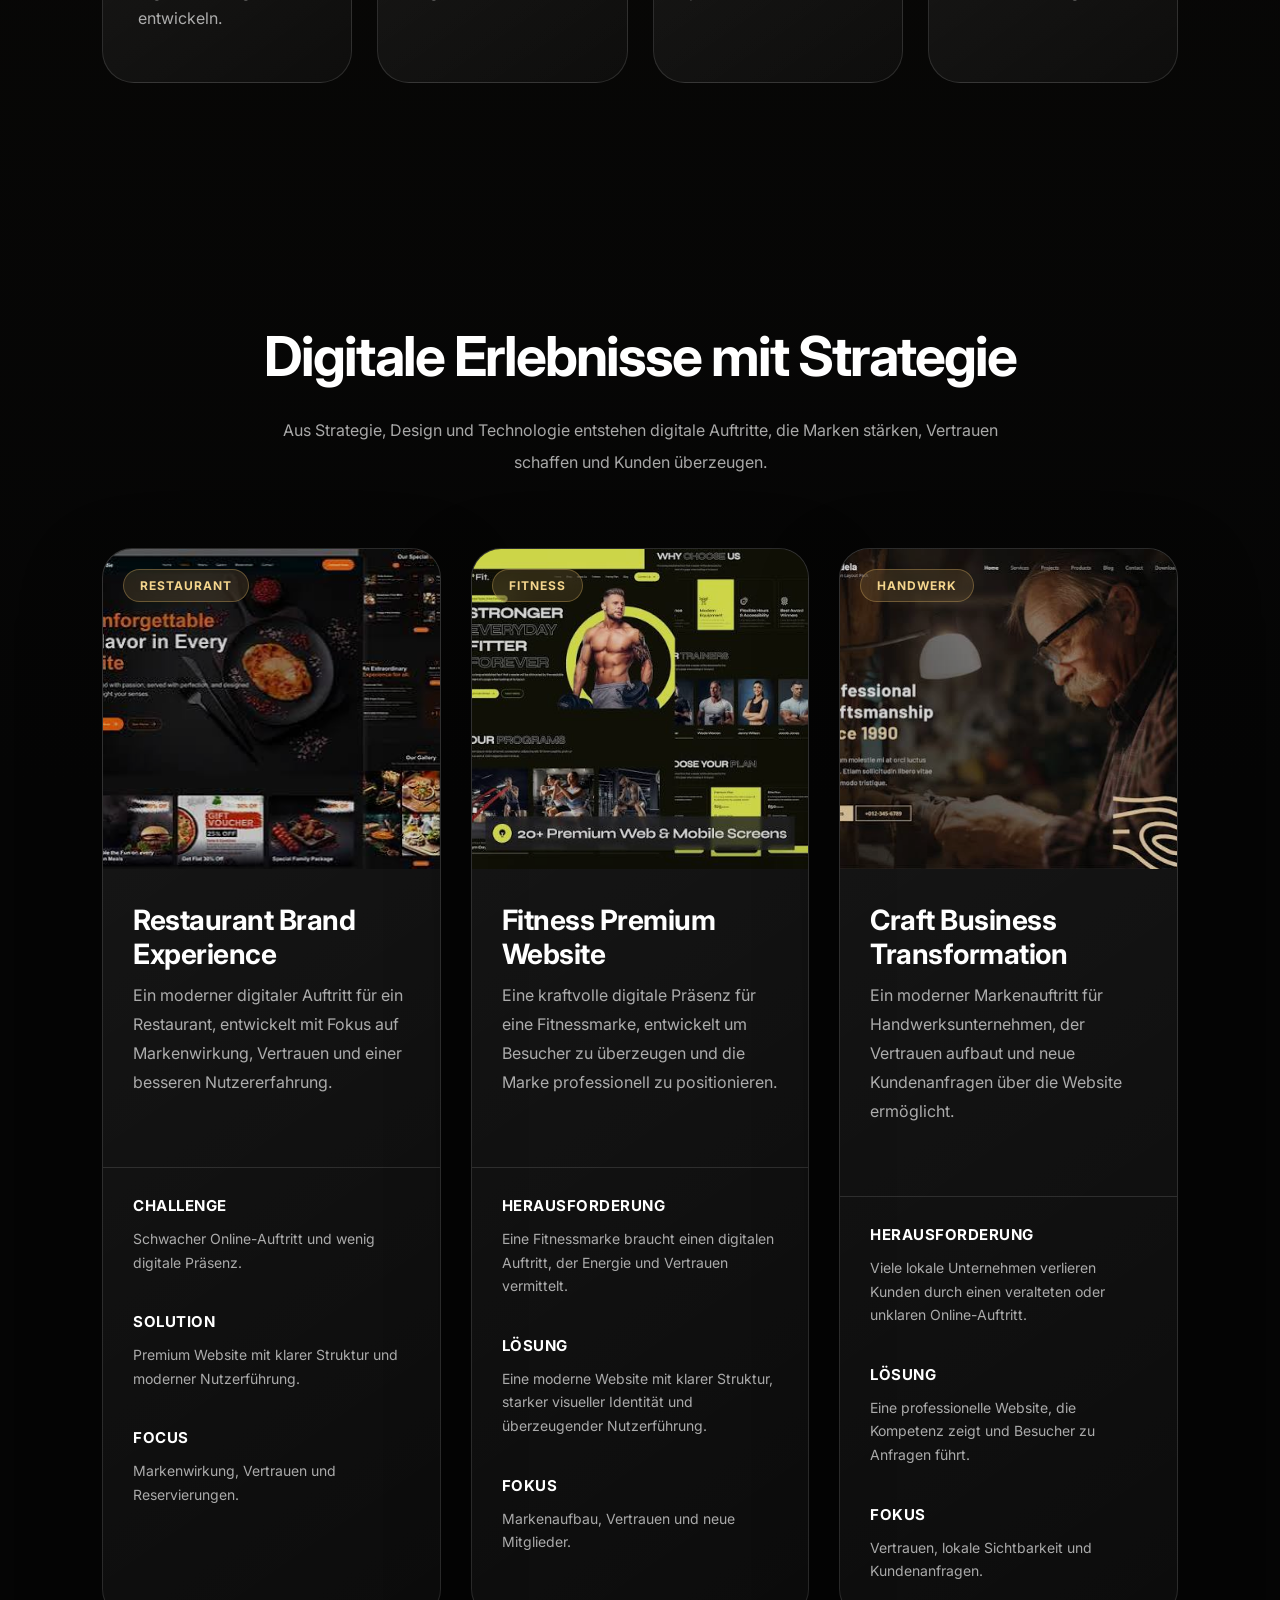
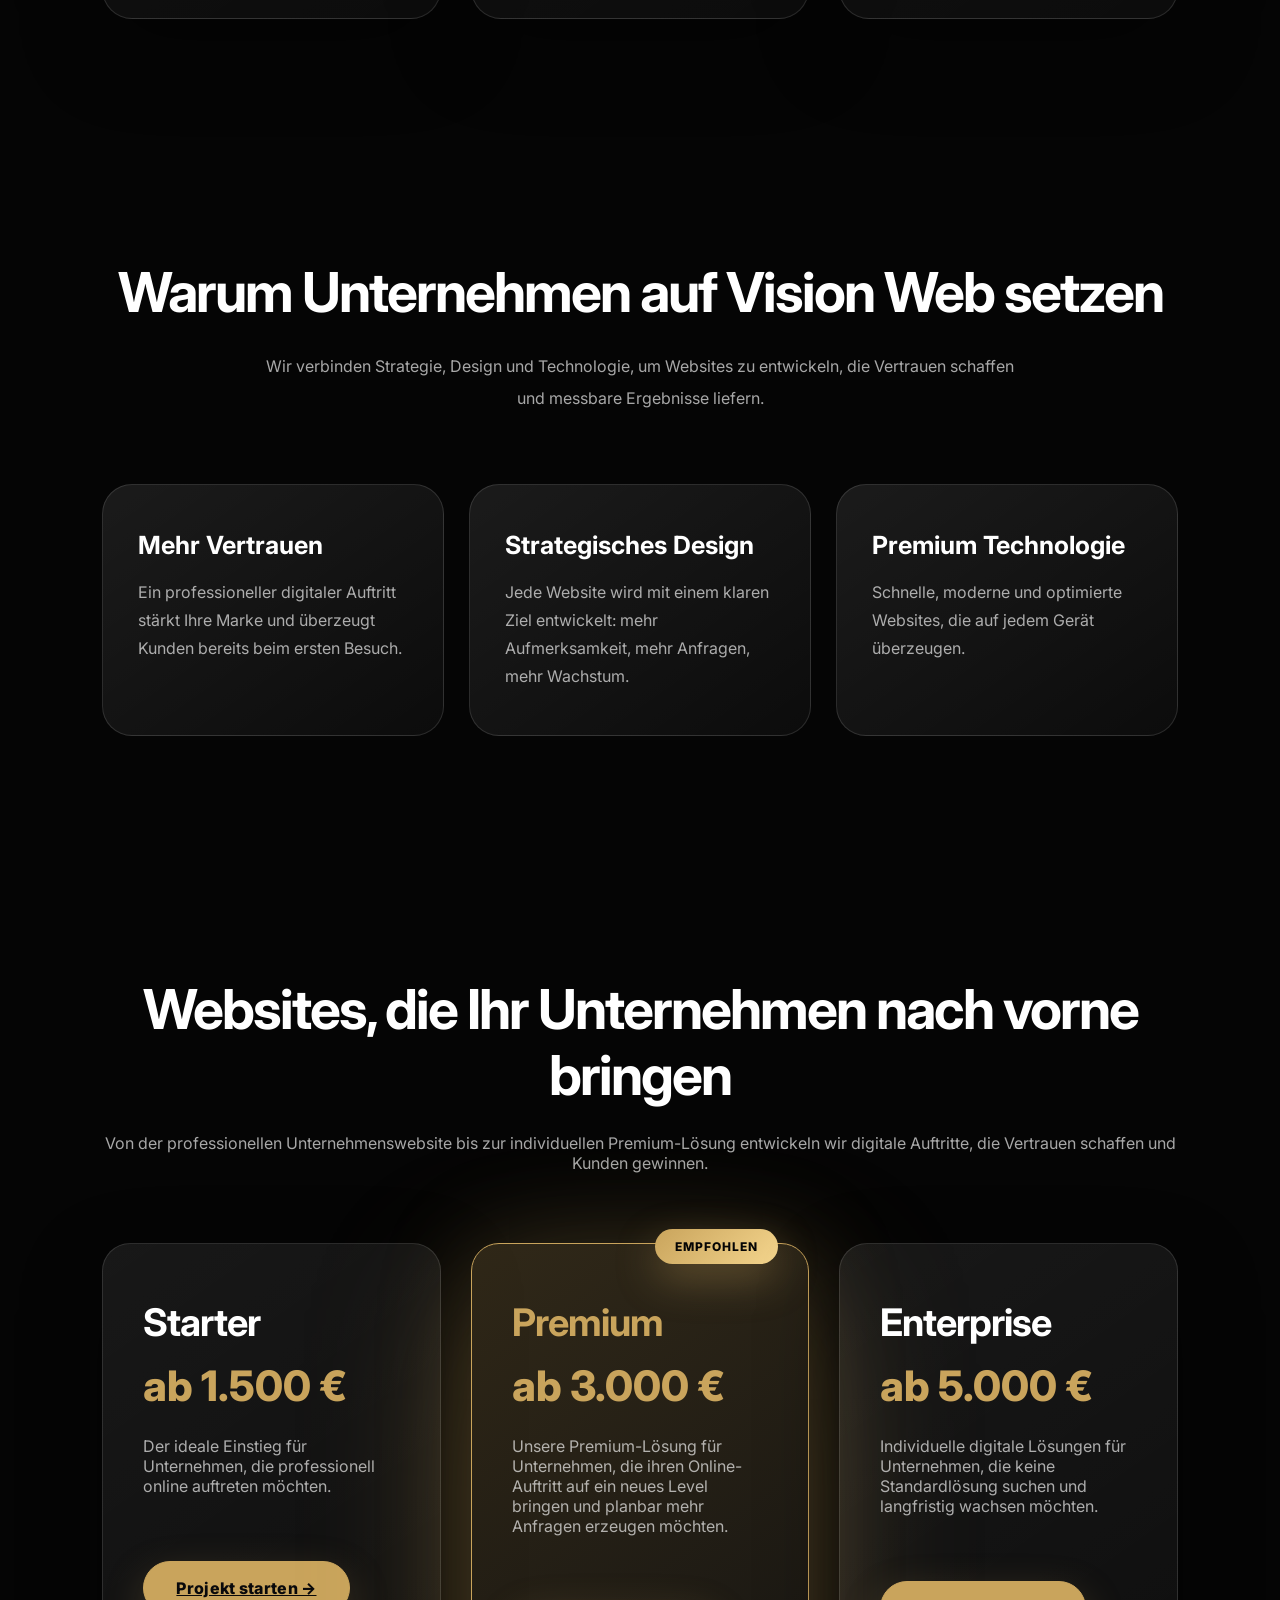
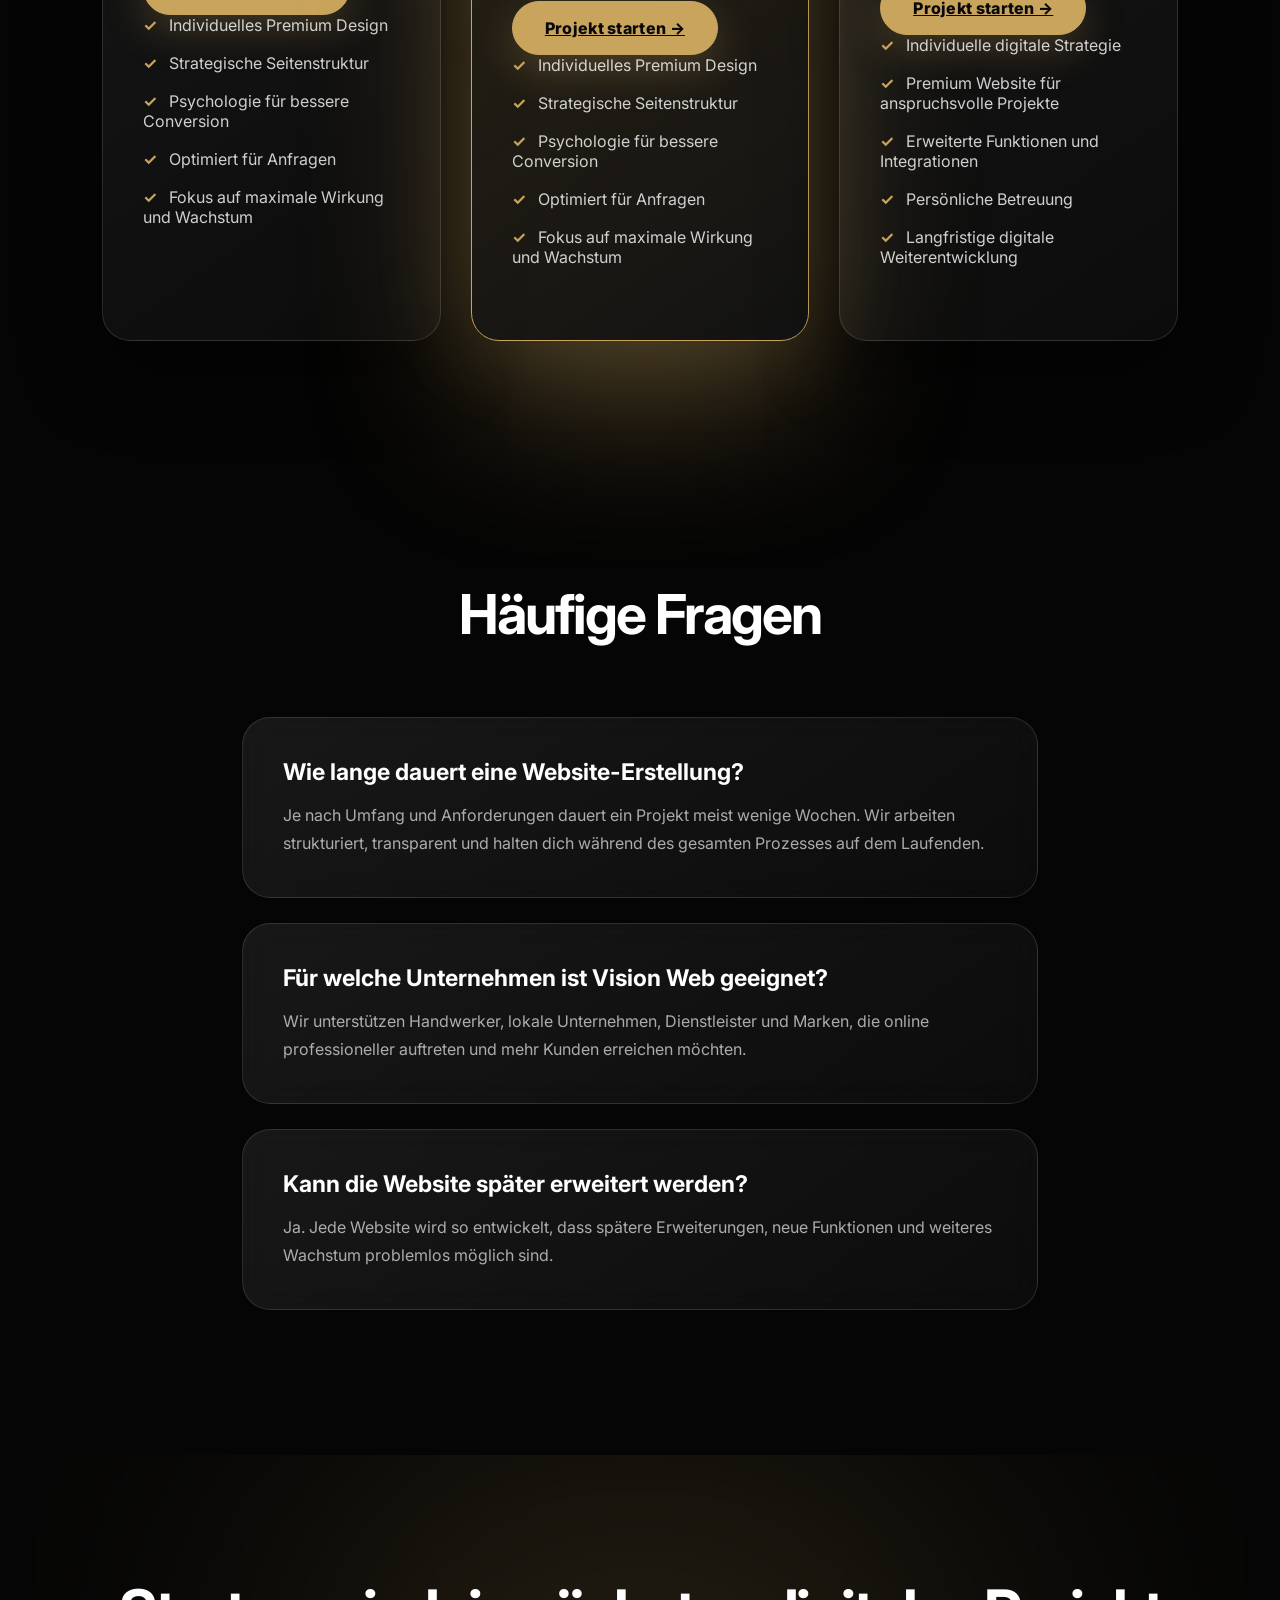
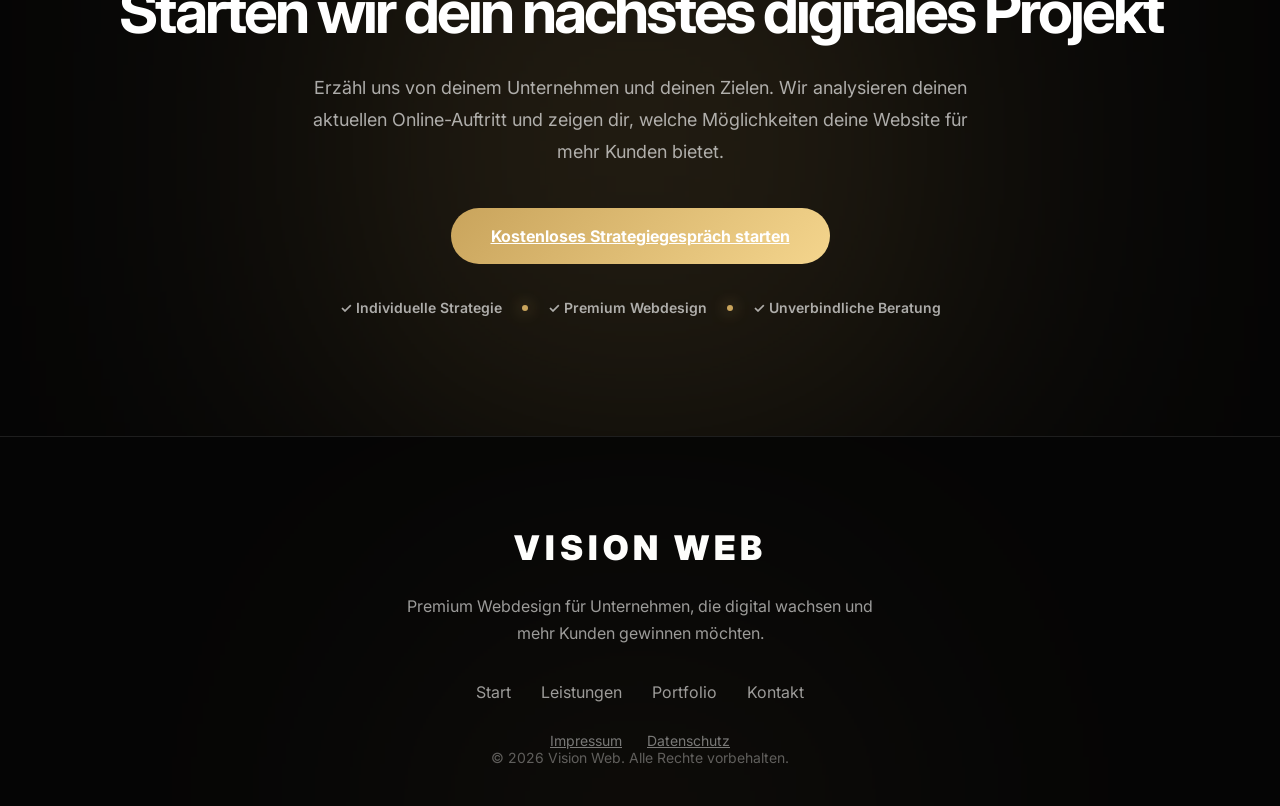
==== commit 694fa69c: "Update index.html" ====
--- a/index.html
+++ b/index.html
@@ -203,7 +203,7 @@
 
 <div class="heroMockup">
 
-<img src="images/hero-mockup.jpg" alt="Premium Website Vorschau">
+<img src="hero-mockup.jpg" alt="Premium Website Vorschau">
 
 </div>
 
@@ -835,7 +835,7 @@
         Restaurant
     </span>
 
-<img src="images/restaurant.jpg" alt="Moderne Restaurant Website von Vision Web">
+<img src="restaurant.jpg" alt="Moderne Restaurant Website von Vision Web">
 
 
 <h3>
@@ -884,7 +884,7 @@
 </span>
 
 
-<img src="images/fitness.jpg" alt="Fitness Website">
+<img src="fitness.jpg" alt="Fitness Website">
 
 
 <h3>
@@ -933,7 +933,7 @@
 <div class="project">
 
 
-<img src="images/handwerker.jpg" alt="Handwerker Website">
+<img src="handwerker.jpg" alt="Handwerker Website">
 
 <span class="projectTag">
     Handwerk
@@ -1428,4 +1428,3 @@
 </body>
 
 </html>
-
--- a/style.css
+++ b/style.css
@@ -8,32 +8,57 @@
 html {
     scroll-behavior: smooth;
 }
-
-
-body {
-
-    background: #09090B;
-    color: white;
-    font-family: "Inter", sans-serif;
-    overflow-x: hidden;
-
-}
-
-
-a {
-
-    color: inherit;
-    text-decoration: none;
-
-}
-
-
-img {
-
-    max-width: 100%;
-    display: block;
-
-}
+:root{
+
+    --bg:#050505;
+
+    --surface:#0B0B0B;
+
+    --surface-2:#141414;
+
+
+    --text:#FFFFFF;
+
+    --text-soft:#B5B5B5;
+
+
+    --border:rgba(255,255,255,.12);
+
+
+    --primary:#C9A45C;
+
+    --primary-light:#F4D58D;
+
+
+    --radius:24px;
+
+
+    --shadow:
+    0 30px 100px rgba(0,0,0,.6);
+
+
+    --transition:.35s cubic-bezier(.22,.61,.36,1);
+
+}
+
+
+ body{
+
+background:
+radial-gradient(circle at top,#1A160D 0%,#050505 60%);
+
+    color:var(--text);
+
+    font-family:"Inter",sans-serif;
+
+    overflow-x:hidden;
+
+    -webkit-font-smoothing:antialiased;
+
+    text-rendering:optimizeLegibility;
+
+}
+
 
 
 /* Navigation */
@@ -41,21 +66,42 @@
 nav {
 
     position: fixed;
-    top: 0;
-    left: 0;
-
-    width: 100%;
-
-    display: flex;
-    justify-content: space-between;
-    align-items: center;
-
-    padding: 30px 8%;
-
-    background: rgba(9,9,11,0.75);
-    backdrop-filter: blur(20px);
-
-    z-index: 1000;
+
+    top: 20px;
+
+    left: 50%;
+
+    transform: translateX(-50%);
+
+    width: 84%;
+
+    display:flex;
+
+    justify-content:space-between;
+
+    align-items:center;
+
+
+    padding:20px 35px;
+
+
+    background:rgba(10,10,10,.55);
+
+    backdrop-filter:blur(25px);
+
+
+    border:1px solid rgba(255,255,255,.08);
+
+
+    border-radius:30px;
+
+
+    z-index:1000;
+
+
+    box-shadow:
+0 30px 80px rgba(0,0,0,.55),
+0 0 0 1px rgba(255,255,255,.03);
 
 }
 
@@ -63,9 +109,18 @@
 
 .logo {
 
-    font-size: 26px;
-    font-weight: 800;
-    letter-spacing: 3px;
+font-size:28px;
+font-weight:900;
+letter-spacing:5px;
+
+background:linear-gradient(
+135deg,
+#ffffff,
+#C9A45C
+);
+
+-webkit-background-clip:text;
+-webkit-text-fill-color:transparent;
 
 }
 
@@ -98,7 +153,10 @@
 
 nav ul a:hover {
 
-    color: white;
+    color:var(--primary);
+
+    text-shadow:
+    0 0 20px rgba(201,164,92,.4);
 
 }
 
@@ -106,75 +164,96 @@
 
 /* Haupt Button */
 
-.button {
-
-    padding: 14px 25px;
-
-    background: #6C63FF;
-
-    border-radius: 12px;
-
-    font-weight: 600;
-
-    transition: 0.3s;
-
-}
-
-
-
-.button:hover {
-
-    transform: translateY(-3px);
-
-    box-shadow: 0 15px 40px rgba(108,99,255,0.35);
-
-}
-/* HERO BEREICH */
+.button{
+
+    padding:16px 28px;
+
+    border-radius:18px;
+
+    background:linear-gradient(
+        135deg,
+        var(--primary),
+        var(--primary-light)
+    );
+
+    font-weight:700;
+
+    transition:var(--transition);
+
+    box-shadow:
+    0 20px 40px rgba(201,164,92,.25);
+
+}
+
+
+
+.button:hover{
+
+    transform:translateY(-4px);
+
+    box-shadow:
+    0 35px 70px rgba(201,164,92,.35);
+
+}
+/* PREMIUM HERO */
 
 .hero {
 
-    min-height: 100vh;
-
-    display: flex;
-    flex-direction: column;
-    justify-content: center;
-    align-items: center;
-
-    text-align: center;
-
-    padding: 160px 8% 80px;
-
-    position: relative;
-
-    overflow: hidden;
-
-}
-
-
-
-/* Hintergrund Glow */
+    min-height:100vh;
+
+    display:grid;
+
+    grid-template-columns: 1fr 1fr;
+
+    align-items:center;
+
+    gap:80px;
+
+    padding:140px 8% 80px;
+
+    position:relative;
+
+    overflow:hidden;
+
+}
+
 
 .hero::before {
 
-    content: "";
-
-    position: absolute;
-
-    width: 650px;
-    height: 650px;
-
-    background: #6C63FF;
-
-    filter: blur(180px);
-
-    opacity: 0.25;
-
-    top: 5%;
-    left: 50%;
-
-    transform: translateX(-50%);
-
-    z-index: -1;
+    content:"";
+
+    position:absolute;
+
+    width:700px;
+    height:700px;
+
+    background:var(--primary);
+
+    filter:blur(180px);
+
+    opacity:.18;
+
+    right:10%;
+
+    top:20%;
+
+    z-index:-1;
+
+}
+
+
+
+.heroWrapper {
+
+    width:100%;
+
+    display:grid;
+
+    grid-template-columns:1fr 1fr;
+
+    align-items:center;
+
+    gap:80px;
 
 }
 
@@ -183,235 +262,346 @@
 
 .heroContent {
 
-    max-width: 900px;
-
-    position: relative;
-
-    z-index: 2;
-
-}
-
+    max-width:650px;
+
+    text-align:left;
+
+    position:relative;
+
+    z-index:2;
+
+}
+
+
+
+
+.premiumTag {
+
+    display:inline-block;
+
+    padding:10px 20px;
+
+    border-radius:50px;
+
+    border:1px solid rgba(201,164,92,.35);
+
+    background:rgba(201,164,92,.08);
+
+    color:var(--primary-light);
+
+    font-size:14px;
+
+    margin-bottom:30px;
+
+}
 
 
 
 
 .hero h1 {
 
-    font-size: clamp(48px, 7vw, 90px);
-
-    line-height: 1.05;
-
-    letter-spacing: -4px;
-
-    font-weight: 800;
-
-    margin-bottom: 30px;
-
-    animation: fadeUp 1s ease;
-
-}
-
+    font-size:clamp(48px,6vw,78px);
+
+    line-height:1.05;
+
+    letter-spacing:-3px;
+
+    font-weight:800;
+
+}
 
 
 
 .hero h1 span {
 
-    background: linear-gradient(
-        90deg,
-        #6C63FF,
-        #9B95FF
+    display:block;
+
+    background:linear-gradient(
+        135deg,
+        var(--primary),
+        var(--primary-light)
     );
 
-    -webkit-background-clip: text;
-
-    -webkit-text-fill-color: transparent;
-
-}
-
-
+    -webkit-background-clip:text;
+
+    -webkit-text-fill-color:transparent;
+
+}
 
 
 
 .hero p {
 
-    max-width: 700px;
-
-    margin: auto;
-
-    font-size: 20px;
-
-    line-height: 34px;
-
-    color: rgba(255,255,255,0.7);
-
-    margin-bottom: 45px;
-
-    animation: fadeUp 1.2s ease;
-
-}
-
-
-
-
-
-/* Statistik */
-
-.heroStats {
-
-    display: flex;
-
-    justify-content: center;
-
-    gap: 60px;
-
-    margin-bottom: 45px;
-
-}
-
-
-
-.heroStats div {
-
-    display: flex;
-
-    flex-direction: column;
-
-    gap: 8px;
-
-}
-
-
-
-.heroStats strong {
-
-    font-size: 28px;
-
-    font-weight: 800;
-
-}
-
-
-
-.heroStats span {
-
-    color: rgba(255,255,255,0.6);
-
-}
-
-
-
-
-
-/* Haupt Button */
+    margin-top:30px;
+
+    font-size:20px;
+
+    line-height:34px;
+
+    color:rgba(255,255,255,.65);
+
+}
+
+
+
+.heroButtons {
+
+    display:flex;
+
+    gap:20px;
+
+    margin-top:45px;
+
+}
+
+
 
 .heroButton {
 
-    display: inline-block;
-
-    padding: 18px 38px;
-
-    background: white;
-
-    color: black;
-
-    border-radius: 14px;
-
-    font-weight: 700;
-
-    font-size: 17px;
-
-    transition: 0.3s;
-
-    animation: fadeUp 1.4s ease;
-
-}
-
-
-
-.heroButton:hover {
-
-    transform: translateY(-5px);
-
-    box-shadow: 0 20px 50px rgba(255,255,255,0.15);
-
-}
-
-
-
-
-
-/* Website Vorschau Bild */
+    padding:18px 38px;
+
+    border-radius:16px;
+
+    background:linear-gradient(
+        135deg,
+        var(--primary),
+        var(--primary-light)
+    );
+
+    color:white;
+
+    font-weight:700;
+
+}
+
+
+
+.secondaryButton {
+
+    padding:18px 38px;
+
+    border-radius:16px;
+
+    border:1px solid rgba(255,255,255,.15);
+
+    color:white;
+
+    background:rgba(255,255,255,.05);
+
+    backdrop-filter:blur(15px);
+
+}
+
+
+
+
+.heroVisual {
+
+    position:relative;
+
+    display:flex;
+
+    justify-content:center;
+
+    align-items:center;
+
+    transform:translate(30px, 20px);
+
+}
+
+
 
 .heroMockup {
 
-    margin-top: 80px;
-
-    width: min(900px, 100%);
-
-    position: relative;
-
-}
-
-
-
-.heroMockup::before {
-
-    content: "";
-
-    position: absolute;
-
-    inset: 0;
-
-    background: #6C63FF;
-
-    filter: blur(80px);
-
-    opacity: 0.25;
-
-    z-index: -1;
-
-}
-
-
+    width:620px;
+
+    position:relative;
+
+    z-index:2;
+
+    animation:
+    floatImage 6s ease-in-out infinite,
+    heroAppear 1.2s ease forwards;
+
+    margin-left:80px;
+
+    filter:
+    drop-shadow(0 40px 80px rgba(0,0,0,.45));
+
+}
+@keyframes heroAppear {
+
+    from {
+
+        opacity:0;
+
+        transform:
+        translateY(40px);
+
+    }
+
+
+    to {
+
+        opacity:1;
+
+        transform:
+        translateY(0);
+
+    }
+
+}
 
 
 
 .heroMockup img {
 
-    border-radius: 25px;
-
-    border: 1px solid rgba(255,255,255,0.12);
+    width: 120%;
+
+    max-width: none;
+
+    border-radius: 30px;
+
+    border: 1px solid rgba(255,255,255,.15);
+
+    transform: perspective(1800px) rotateX(6deg);
 
     box-shadow:
-
-    0 40px 100px rgba(0,0,0,0.5);
-
-}
-
-
-
-
-
-/* Animation */
-
-@keyframes fadeUp {
-
-    from {
-
-        opacity: 0;
-
-        transform: translateY(40px);
+        0 80px 150px rgba(0,0,0,.55),
+        0 20px 60px rgba(201,164,92,.18);
+
+}
+
+
+
+.floatingCard {
+
+    z-index:5;
+
+    position:absolute;
+
+    padding:18px 28px;
+
+    background:
+
+    rgba(255,255,255,.08);
+
+    backdrop-filter:blur(25px);
+
+    border:
+
+    1px solid rgba(255,255,255,.18);
+
+    border-radius:22px;
+
+    font-weight:700;
+
+    letter-spacing:.3px;
+
+    box-shadow:
+
+    0 25px 70px rgba(0,0,0,.45);
+
+    animation:
+
+    cardFloat 5s ease-in-out infinite;
+
+}
+@keyframes cardFloat {
+
+    0%,100% {
+
+        transform:translateY(0);
 
     }
 
 
-    to {
-
-        opacity: 1;
-
-        transform: translateY(0);
+    50% {
+
+        transform:translateY(-12px);
 
     }
+
+}
+
+.floatingCard {
+
+    animation: floatCard 5s ease-in-out infinite;
+
+}
+
+
+@keyframes floatCard {
+
+    0% {
+        transform:translateY(0);
+    }
+
+    50% {
+        transform:translateY(-12px);
+    }
+
+    100% {
+        transform:translateY(0);
+    }
+
+}
+
+
+
+.cardOne {
+    left:-170px;
+}
+
+
+
+.cardTwo {
+
+    right:20px;
+
+    top:-80px;
+
+}
+
+
+
+.trustStats {
+
+    display:flex;
+
+    gap:50px;
+
+    margin-top:55px;
+
+}
+
+
+
+.trustStats div {
+
+    display:flex;
+
+    flex-direction:column;
+
+}
+
+
+
+.trustStats strong {
+
+    font-size:28px;
+
+    color:var(--primary);
+
+}
+
+
+
+.trustStats span {
+
+    color:rgba(255,255,255,.55);
+
+    font-size:14px;
 
 }
 /* VISION BEREICH */
@@ -499,7 +689,7 @@
     border: 1px solid rgba(255,255,255,0.12);
 
 
-    border-radius: 24px;
+   border-radius:30px;
 
 
     text-align: left;
@@ -512,6 +702,9 @@
 
 
     overflow: hidden;
+
+    box-shadow:
+0 30px 80px rgba(0,0,0,.45);
 
 }
 
@@ -532,7 +725,7 @@
 
     height: 150px;
 
-    background: #6C63FF;
+    background: var(--primary);
 
     filter: blur(80px);
 
@@ -561,7 +754,7 @@
 
     transform: translateY(-12px);
 
-    border-color: rgba(108,99,255,0.8);
+    border-color: rgba(201,164,92,0.8);
 
 }
 
@@ -614,7 +807,7 @@
 
     height: 3px;
 
-    background: #6C63FF;
+    background: var(--primary);
 
     margin-top: 15px;
 
@@ -681,30 +874,29 @@
 
 .step {
 
-    position: relative;
-
-    padding: 40px 30px;
-
+    position:relative;
+
+    padding:50px 35px;
 
     background:
 
     linear-gradient(
         145deg,
-        rgba(255,255,255,0.08),
-        rgba(255,255,255,0.02)
+        rgba(255,255,255,.09),
+        rgba(255,255,255,.03)
     );
 
-
-    border: 1px solid rgba(255,255,255,0.12);
-
-    border-radius: 24px;
-
-
-    text-align: left;
-
-
-    transition: 0.4s ease;
-
+    border:1px solid rgba(255,255,255,.12);
+
+    border-radius:32px;
+
+    text-align:left;
+
+    transition:.5s cubic-bezier(.22,.61,.36,1);
+
+    overflow:hidden;
+
+    z-index:1;
 
 }
 
@@ -716,7 +908,7 @@
 
     transform: translateY(-12px);
 
-    border-color: #6C63FF;
+    border-color: var(--primary);
 
 }
 
@@ -726,15 +918,17 @@
 
 .step span {
 
-    display: inline-block;
-
-    font-size: 38px;
-
-    font-weight: 800;
-
-    color: #6C63FF;
-
-    margin-bottom: 20px;
+    display:inline-block;
+
+    font-size:55px;
+
+    font-weight:900;
+
+    color:var(--primary);
+
+    margin-bottom:25px;
+
+    letter-spacing:-2px;
 
 }
 
@@ -830,186 +1024,304 @@
 
 .project {
 
-    overflow: hidden;
+    overflow:hidden;
 
     background:
-
-    rgba(255,255,255,0.05);
-
-
-    border:
-
-    1px solid rgba(255,255,255,0.12);
-
-
-    border-radius: 25px;
-
-
-    text-align: left;
-
-
-    transition: 0.4s ease;
-
-}
-
-
-
-
-
-
-
-.project:hover {
-
-    transform: translateY(-12px);
-
-    border-color:#6C63FF;
-
-}
-
-
-
-
-
-
-
-.project img {
-
-    width:100%;
-
-    height:260px;
-
-    object-fit:cover;
-
-
-    transition:0.5s ease;
-
-}
-
-
-
-
-
-
-
-.project:hover img {
-
-    transform:scale(1.08);
-
-}
-
-
-
-
-
-
-
-.project h3 {
-
-    font-size:26px;
-
-    padding:25px 30px 10px;
-
-}
-
-
-
-.project p {
-
-    padding:0 30px 30px;
-
-    color:rgba(255,255,255,0.65);
-
-    line-height:27px;
-
-}
-/* BENEFITS BEREICH */
-
-.benefits {
-
-    padding: 120px 8%;
-
-    text-align: center;
-
-}
-
-
-
-.benefits h2 {
-
-    font-size: clamp(36px,5vw,55px);
-
-    letter-spacing: -2px;
-
-    margin-bottom: 25px;
-
-}
-
-
-
-.benefits > p {
-
-    max-width: 750px;
-
-    margin: auto;
-
-    color: rgba(255,255,255,0.65);
-
-    line-height: 32px;
-
-}
-
-
-
-
-
-.benefitGrid {
-
-    display:grid;
-
-    grid-template-columns:repeat(3,1fr);
-
-    gap:25px;
-
-    margin-top:70px;
-
-}
-
-
-
-
-
-.benefit {
-
-    padding:40px 35px;
-
-    border-radius:25px;
-
-    background:
-
     linear-gradient(
         145deg,
         rgba(255,255,255,0.08),
         rgba(255,255,255,0.03)
     );
 
-
     border:1px solid rgba(255,255,255,0.12);
 
+    border-radius:30px;
 
     text-align:left;
 
+    transition:.5s cubic-bezier(.22,.61,.36,1);
+
+    box-shadow:
+    0 30px 80px rgba(0,0,0,.35);
+
+    cursor:pointer;
+
+position:relative;
+
+}
+
+.project::after {
+
+    content:"Projekt ansehen →";
+
+    position:absolute;
+
+    bottom:25px;
+
+    right:25px;
+
+    padding:12px 18px;
+
+    background:rgba(255,255,255,.08);
+
+    backdrop-filter:blur(20px);
+
+    border:1px solid rgba(255,255,255,.15);
+
+    border-radius:50px;
+
+    color:white;
+
+    font-size:14px;
+
+    font-weight:600;
+
+    opacity:0;
+
+    transform:translateY(10px);
 
     transition:.4s ease;
 
 }
 
+.project:hover::after {
+
+    opacity:1;
+
+    transform:translateY(0);
+
+}
+
+
+
+
+
+
+
+.project:hover {
+
+    transform:
+    translateY(-15px);
+
+    border-color:
+    var(--primary);
+
+    box-shadow:
+0 50px 120px rgba(0,0,0,.5),
+0 0 80px rgba(201,164,92,.15);
+
+}
+
+
+
+
+
+
+
+.project img {
+
+    width:100%;
+
+    height:320px;
+
+    object-fit:cover;
+
+    transition:.8s cubic-bezier(.22,.61,.36,1);
+
+    filter:brightness(.85);
+
+}
+
+
+
+
+
+
+
+.project:hover img {
+
+    transform:scale(1.05);
+    filter:brightness(1);
+
+}
+
+
+
+
+
+
+
+.project h3 {
+
+    font-size:28px;
+
+    padding:30px 30px 10px;
+
+    letter-spacing:-.5px;
+
+}
+
+
+
+.project p {
+
+    padding:0 30px 35px;
+
+    color:rgba(255,255,255,0.65);
+
+    line-height:29px;
+
+    font-size:16px;
+
+}
+
+.projectDetails p {
+
+    padding:0 30px 15px;
+
+    margin:0;
+
+    color:rgba(255,255,255,.55);
+
+    line-height:1.6;
+
+}
+
+
+.projectDetails strong {
+
+    color:white;
+
+    font-size:14px;
+
+    display:block;
+
+    margin-bottom:6px;
+
+}
+
+/* BENEFITS BEREICH */
+
+.benefits {
+
+    padding: 120px 8%;
+
+    text-align: center;
+
+}
+
+
+
+.benefits h2 {
+
+    font-size: clamp(36px,5vw,55px);
+
+    letter-spacing: -2px;
+
+    margin-bottom: 25px;
+
+}
+
+
+
+.benefits > p {
+
+    max-width: 750px;
+
+    margin: auto;
+
+    color: rgba(255,255,255,0.65);
+
+    line-height: 32px;
+
+}
+
+
+
+
+
+.benefitGrid {
+
+    display:grid;
+
+    grid-template-columns:repeat(3,1fr);
+
+    gap:25px;
+
+    margin-top:70px;
+
+}
+
+
+
+
+
+.benefit {
+
+    position:relative;
+
+    padding:45px 35px;
+
+    border-radius:30px;
+
+    background:
+
+    linear-gradient(
+        145deg,
+        rgba(255,255,255,0.09),
+        rgba(255,255,255,0.03)
+    );
+
+    border:1px solid rgba(255,255,255,0.12);
+
+    text-align:left;
+
+    transition:.5s cubic-bezier(.22,.61,.36,1);
+
+    overflow:hidden;
+
+}
+
+.benefit::before {
+
+    content:"";
+
+    position:absolute;
+
+    width:120px;
+
+    height:120px;
+
+    background:var(--primary);
+
+    filter:blur(70px);
+
+    opacity:0;
+
+    top:-40px;
+
+    right:-40px;
+
+    transition:.5s ease;
+
+}
+
+.benefit:hover::before {
+
+    opacity:.35;
+
+}
+
 
 
 .benefit:hover {
 
     transform:translateY(-12px);
 
-    border-color:#6C63FF;
+    border-color:var(--primary);
+
+    box-shadow:
+    0 40px 100px rgba(201,164,92,.18);
 
 }
 
@@ -1093,9 +1405,12 @@
 
 
 .priceCard {
-position:relative;
-
-    padding:45px 35px;
+
+    position:relative;
+
+    padding:55px 40px;
+
+    min-height:520px;
 
     border-radius:28px;
 
@@ -1117,6 +1432,9 @@
 
     transition:.4s ease;
 
+    box-shadow:
+0 30px 80px rgba(0,0,0,.45);
+
 }
 
 
@@ -1125,7 +1443,7 @@
 
     transform:translateY(-12px);
 
-    border-color:#6C63FF;
+    border-color:var(--primary);
 
 }
 
@@ -1135,7 +1453,9 @@
 
 .priceCard h3 {
 
-    font-size:34px;
+    font-size:38px;
+
+    letter-spacing:-1px;
 
     margin-bottom:15px;
 
@@ -1183,7 +1503,7 @@
 
     content:"✓";
 
-    color:#6C63FF;
+    color:var(--primary);
 
     font-weight:700;
 
@@ -1197,30 +1517,38 @@
 
 /* Premium Paket */
 
-.featured {
-
-    border-color:#6C63FF;
-
-    transform:scale(1.05);
-
-    box-shadow:
-
-    0 30px 80px rgba(108,99,255,0.2);
-
-     background:
+ .featured{
+
+    border-color:var(--primary);
+
+    transform:scale(1.08);
+
+    background:
     linear-gradient(
     145deg,
-    rgba(108,99,255,0.18),
-    rgba(255,255,255,0.05)
+    rgba(201,164,92,.22),
+    rgba(255,255,255,.05)
     );
 
+    box-shadow:
+    0 60px 160px rgba(201,164,92,.35),
+    0 0 100px rgba(201,164,92,.18);
+
+}
+
+.featured h3 {
+
+    color:var(--primary);
+
 }
 
 
 
 .featured:hover {
 
-    transform:scale(1.05) translateY(-12px);
+    transform:
+    scale(1.07)
+    translateY(-15px);
 
 }
 
@@ -1264,23 +1592,154 @@
 
 .faqBox {
 
-    padding:35px;
-
-    margin-bottom:20px;
-
+    padding:40px;
+
+    margin-bottom:25px;
 
     background:
-
-    rgba(255,255,255,0.05);
-
-
-    border:
-
-    1px solid rgba(255,255,255,0.12);
-
-
-    border-radius:22px;
-
+    linear-gradient(
+        145deg,
+        rgba(255,255,255,.08),
+        rgba(255,255,255,.03)
+    );
+
+    border:1px solid rgba(255,255,255,.12);
+
+    border-radius:28px;
+
+    backdrop-filter:blur(15px);
+
+    transition:.4s ease;
+
+}
+
+
+
+
+
+.faqBox:hover {
+
+    border-color:var(--primary);
+
+    transform:translateY(-8px);
+
+    box-shadow:
+    0 30px 80px rgba(201,164,92,.18);
+
+}
+
+
+
+
+
+.faqBox h3 {
+
+    font-size:23px;
+
+    margin-bottom:15px;
+
+}
+
+
+
+.faqBox p {
+
+    color:rgba(255,255,255,0.65);
+
+    line-height:28px;
+
+}
+/* KONTAKT BEREICH */
+
+.contact {
+
+    padding: 120px 8%;
+
+    text-align:center;
+
+    position:relative;
+
+    overflow:hidden;
+
+}
+
+
+
+.contact::before {
+
+    content:"";
+
+    position:absolute;
+
+    width:500px;
+
+    height:500px;
+
+    background:var(--primary);
+
+    filter:blur(180px);
+
+    opacity:.25;
+
+    left:50%;
+
+    top:50%;
+
+    transform:translate(-50%,-50%);
+
+    z-index:-1;
+
+}
+
+
+
+.contact h2 {
+
+    font-size:clamp(36px,5vw,60px);
+
+    letter-spacing:-3px;
+
+    margin-bottom:25px;
+
+}
+
+
+
+.contact p {
+
+    max-width:700px;
+
+    margin:0 auto 40px;
+
+    color:rgba(255,255,255,.65);
+
+    font-size:18px;
+
+    line-height:32px;
+
+}
+
+
+
+
+
+.contactButton {
+
+    display:inline-block;
+
+    padding:18px 40px;
+
+   background:linear-gradient(
+    135deg,
+    var(--primary),
+    var(--primary-light)
+);
+
+    color:white;
+
+    border-radius:50px;
+
+    font-weight:700;
 
     transition:.3s ease;
 
@@ -1290,43 +1749,64 @@
 
 
 
-.faqBox:hover {
-
-    border-color:#6C63FF;
+.contactButton:hover {
 
     transform:translateY(-5px);
 
-}
-
-
-
-
-
-.faqBox h3 {
-
-    font-size:23px;
-
-    margin-bottom:15px;
-
-}
-
-
-
-.faqBox p {
-
-    color:rgba(255,255,255,0.65);
-
-    line-height:28px;
-
-}
-/* KONTAKT BEREICH */
-
-.contact {
-
-    padding: 120px 8%;
+   box-shadow:0 20px 50px rgba(201,164,92,.4);
+
+}
+.contactTrust {
+
+    margin-top:45px;
+
+    display:flex;
+
+    justify-content:center;
+
+    align-items:center;
+
+    gap:20px;
+
+    color:rgba(255,255,255,.75);
+
+    font-size:15px;
+
+    font-weight:600;
+
+}
+
+
+.contactTrust span {
+
+    width:5px;
+
+    height:5px;
+
+    background:var(--primary);
+
+    border-radius:50%;
+
+}
+
+
+
+
+
+
+
+
+
+/* FOOTER */
+
+footer {
+
+    padding:90px 8% 40px;
 
     text-align:center;
 
+    border-top:1px solid rgba(255,255,255,.1);
+
     position:relative;
 
     overflow:hidden;
@@ -1334,40 +1814,39 @@
 }
 
 
-
-.contact::before {
+footer::before {
 
     content:"";
 
     position:absolute;
 
-    width:500px;
-
-    height:500px;
-
-    background:#6C63FF;
-
-    filter:blur(180px);
-
-    opacity:.25;
+    width:400px;
+
+    height:200px;
+
+    background:var(--primary);
+
+    filter:blur(160px);
+
+    opacity:.15;
 
     left:50%;
 
-    top:50%;
-
-    transform:translate(-50%,-50%);
-
-    z-index:-1;
-
-}
-
-
-
-.contact h2 {
-
-    font-size:clamp(36px,5vw,60px);
-
-    letter-spacing:-3px;
+    bottom:-100px;
+
+    transform:translateX(-50%);
+
+}
+
+
+
+.footerLogo {
+
+    font-size:34px;
+
+    font-weight:900;
+
+    letter-spacing:5px;
 
     margin-bottom:25px;
 
@@ -1375,105 +1854,49 @@
 
 
 
-.contact p {
-
-    max-width:700px;
-
-    margin:0 auto 40px;
+footer p {
+
+    max-width:500px;
+
+    margin:0 auto 35px;
+
+    color:rgba(255,255,255,.6);
+
+    line-height:1.7;
+
+}
+
+
+
+.footerLinks {
+
+    display:flex;
+
+    justify-content:center;
+
+    gap:30px;
+
+    margin-bottom:35px;
+
+}
+
+
+
+.footerLinks a {
 
     color:rgba(255,255,255,.65);
 
-    font-size:18px;
-
-    line-height:32px;
-
-}
-
-
-
-
-
-.contactButton {
-
-    display:inline-block;
-
-    padding:18px 40px;
-
-    background:#6C63FF;
-
-    color:white;
-
-    border-radius:14px;
-
-    font-weight:700;
-
     transition:.3s ease;
 
 }
 
 
 
-
-
-.contactButton:hover {
-
-    transform:translateY(-5px);
-
-    box-shadow:0 20px 50px rgba(108,99,255,.4);
-
-}
-
-
-
-
-
-
-
-
-
-/* FOOTER */
-
-footer {
-
-    padding:70px 8% 35px;
-
-    text-align:center;
-
-    border-top:
-
-    1px solid rgba(255,255,255,.1);
-
-}
-
-
-
-
-
-.footerLogo {
-
-    font-size:30px;
-
-    font-weight:800;
-
-    letter-spacing:4px;
-
-    margin-bottom:20px;
-
-}
-
-
-
-
-
-footer p {
-
-    color:rgba(255,255,255,.6);
-
-    margin-bottom:30px;
-
-}
-
-
+.footerLinks a:hover {
+
+    color:var(--primary);
+
+}
 
 
 
@@ -1548,6 +1971,124 @@
 
     text-align:center;
 
+    width:90%;
+
+}
+
+
+nav ul {
+
+    flex-direction:column;
+
+    gap:18px;
+
+}
+
+
+
+.hero {
+
+    padding-top:160px;
+
+}
+
+
+
+.heroWrapper {
+
+    flex-direction:column;
+
+    text-align:center;
+
+}
+
+
+
+.heroContent h1 {
+
+    font-size:48px;
+
+    letter-spacing:-2px;
+
+}
+
+
+
+.heroContent p {
+
+    font-size:17px;
+
+}
+
+
+
+.heroButtons {
+
+    justify-content:center;
+
+    flex-direction:column;
+
+    align-items:center;
+
+}
+
+
+
+.heroMockup {
+
+    width:100%;
+
+    margin-left:0;
+
+    margin-top:60px;
+
+}
+
+
+
+.floatingCard {
+
+    display:block;
+
+}
+
+
+
+.projects,
+.cards,
+.aboutGrid,
+.steps,
+.pricingCards {
+
+    grid-template-columns:1fr;
+
+}
+
+
+
+.project img {
+
+    height:240px;
+
+}
+
+
+
+section {
+
+    padding:100px 5%;
+
+}
+
+
+.heroVisual .cardTwo {
+
+    display:block;
+
+    right:10px;
+
+    top:20px;
+
 }
 
 
@@ -1654,6 +2195,85 @@
 
 
 
+.heroVisual .cardTwo {
+
+    display:block !important;
+
+    position:absolute;
+
+    z-index:999;
+
+    opacity:1;
+
+    visibility:visible;
+
+    top:80px;
+
+    left:20px;
+
+    right:auto;
+
+    transform:none;
+
+}
+
+.results {
+
+    padding:100px 5%;
+
+}
+
+
+.results h2 {
+
+    font-size:36px;
+
+}
+
+
+
+.resultGrid {
+
+    grid-template-columns:1fr;
+
+}
+
+
+.resultBox {
+
+    padding:35px 25px;
+
+}
+
+.trust {
+
+    padding:100px 5%;
+
+}
+
+
+.trust h2 {
+
+    font-size:36px;
+
+}
+
+
+.trustGrid {
+
+    grid-template-columns:1fr;
+
+}
+
+
+.trustItem {
+
+    padding:35px 25px;
+
+}
+
+
+
 }
 
 
@@ -1669,7 +2289,7 @@
 
 ::selection {
 
-    background:#6C63FF;
+    background:var(--primary);
 
     color:white;
 
@@ -1687,7 +2307,7 @@
 
 ::-webkit-scrollbar-thumb {
 
-    background:#6C63FF;
+    background:var(--primary);
 
     border-radius:20px;
 
@@ -1732,7 +2352,7 @@
 
 .trustPoints p:hover {
 
-    border-color: #6C63FF;
+    border-color: var(--primary);
 
     transform: translateY(-3px);
 
@@ -1756,9 +2376,9 @@
 }
 
 
-.trustPoints div:hover {
-
-    border-color:#6C63FF;
+.trustPoints p:hover {
+
+    border-color:var(--primary);
 
     transform:translateY(-3px);
 
@@ -1832,44 +2452,1288 @@
 
 .footerLinks a:hover {
 
-    color:#6C63FF;
+    color:var(--primary);
 
 }
 .badge {
 
     position:absolute;
 
+    top:-15px;
+
+    right:30px;
+
+    padding:10px 20px;
+
+    background:
+    linear-gradient(
+        135deg,
+        var(--primary),
+        var(--primary-light)
+    );
+
+    color:#050505;
+
+    border-radius:50px;
+
+    font-size:12px;
+
+    font-weight:800;
+
+    letter-spacing:1px;
+
+    text-transform:uppercase;
+
+    box-shadow:
+    0 15px 40px rgba(201,164,92,.35);
+
+}
+.legal {
+
+    padding: 160px 8% 100px;
+
+    max-width: 900px;
+
+    margin:auto;
+
+}
+
+
+.legal h1 {
+
+    font-size: clamp(40px,5vw,60px);
+
+    margin-bottom:40px;
+
+}
+
+
+.legal h2 {
+
+    font-size:28px;
+
+    margin-top:40px;
+
+    margin-bottom:15px;
+
+}
+
+
+.legal p {
+
+    color:rgba(255,255,255,0.7);
+
+    line-height:32px;
+
+    font-size:17px;
+
+}
+nav .button {
+    background: linear-gradient(
+        135deg,
+        var(--primary),
+        var(--primary-light)
+    );
+
+    color:white;
+}
+.trustStats {
+
+    display:flex;
+
+    justify-content:center;
+
+    gap:60px;
+
+    margin-top:40px;
+
+}
+
+
+.trustStats div {
+
+    display:flex;
+
+    flex-direction:column;
+
+    gap:8px;
+
+}
+
+
+.trustStats strong {
+
+    font-size:26px;
+
+    font-weight:800;
+
+    color:var(--primary);
+
+}
+
+
+.trustStats span {
+
+    color:rgba(255,255,255,.6);
+
+}
+
+
+@media(max-width:900px){
+
+    .trustStats{
+
+        flex-direction:column;
+
+        gap:25px;
+
+    }
+
+}
+.heroBadge {
+
+    display:inline-block;
+
+    padding:10px 22px;
+
+    margin-bottom:30px;
+
+    border-radius:50px;
+
+    background:rgba(201,164,92,.12);
+
+    border:1px solid rgba(201,164,92,.35);
+
+    color:var(--primary);
+
+    font-size:13px;
+
+    font-weight:700;
+
+    letter-spacing:2px;
+
+    backdrop-filter:blur(10px);
+
+}
+.heroMockup::after {
+
+    content:"";
+
+    position:absolute;
+
+    inset:20px;
+
+    background:var(--primary);
+
+    filter:blur(120px);
+
+    opacity:.15;
+
+    z-index:-1;
+
+}
+.projectTag {
+
+    position:absolute;
+
     top:20px;
 
-    right:20px;
-
-    padding:8px 18px;
-
-    background:#6C63FF;
+    left:20px;
+
+    padding:8px 16px;
+
+    background:rgba(201,164,92,.15);
+
+    backdrop-filter:blur(15px);
+
+    border:1px solid rgba(201,164,92,.4);
+
+    border-radius:50px;
+
+    color:var(--primary-light);
+
+    font-size:12px;
+
+    font-weight:700;
+
+    letter-spacing:1px;
+
+    text-transform:uppercase;
+
+    z-index:2;
+
+}
+.price {
+
+    font-size:42px;
+
+    font-weight:800;
+
+    color:var(--primary);
+
+    margin-bottom:25px;
+
+}
+.packageButton {
+
+    display:inline-block;
+
+    margin-top:35px;
+
+    padding:16px 32px;
+
+    border-radius:50px;
+
+    background:var(--primary);
+
+    color:#09090B;
+
+    border:1px solid var(--primary);
+
+    font-weight:800;
+
+    letter-spacing:.3px;
+
+    transition:.35s ease;
+
+    box-shadow:
+    0 15px 40px rgba(201,164,92,.25);
+
+}
+
+
+.packageButton:hover {
+
+    transform:translateY(-4px);
+
+    box-shadow:
+    0 25px 60px rgba(201,164,92,.4);
+
+}
+
+
+.packageButton:hover {
+
+    background:var(--primary);
 
     color:white;
 
-    border-radius:50px;
-
-    font-size:13px;
-
-    font-weight:700;
+    transform:translateY(-4px);
+
+    box-shadow:
+    0 20px 50px rgba(201,164,92,.3);
+
+}
+.contactTrust {
+
+    display:flex;
+
+    justify-content:center;
+
+    align-items:center;
+
+    gap:20px;
+
+    margin-top:35px;
+
+    color:rgba(255,255,255,.65);
+
+    font-size:14px;
+
+    font-weight:600;
+
+}
+
+
+.contactTrust span {
+
+    width:6px;
+
+    height:6px;
+
+    background:var(--primary);
+
+    border-radius:50%;
+
+    box-shadow:
+    0 0 15px rgba(201,164,92,.8);
+
+}
+
+
+@media(max-width:900px){
+
+    .contactTrust {
+
+        flex-direction:column;
+
+        gap:12px;
+
+    }
+
+
+    .contactTrust span {
+
+        display:none;
+
+    }
+
+}
+.footerLegal {
+
+    display:flex;
+
+    justify-content:center;
+
+    gap:25px;
+
+    margin-top:20px;
+
+}
+
+
+.footerLegal a {
+
+    color:rgba(255,255,255,.4);
+
+    font-size:14px;
+
+    transition:.3s;
+
+}
+
+
+.footerLegal a:hover {
+
+    color:var(--primary);
+
+}
+.strategy {
+
+    padding:160px 8%;
+
+    position:relative;
+
+    text-align:center;
+
+}
+
+
+.strategyContent {
+
+    max-width:1100px;
+
+    margin:auto;
+
+}
+
+
+.strategy h2 {
+
+    font-size:clamp(40px,5vw,70px);
+
+    letter-spacing:-3px;
+
+    line-height:1.1;
+
+    margin:30px 0;
+
+}
+
+
+.strategyContent > p {
+
+    max-width:750px;
+
+    margin:0 auto;
+
+    color:rgba(255,255,255,.65);
+
+    font-size:19px;
+
+    line-height:34px;
+
+}
+
+
+
+.strategyGrid {
+
+    display:grid;
+
+    grid-template-columns:repeat(3,1fr);
+
+    gap:30px;
+
+    margin-top:80px;
+
+}
+
+
+
+.strategyGrid div {
+
+    padding:45px 35px;
+
+    background:
+
+    linear-gradient(
+        145deg,
+        rgba(255,255,255,.08),
+        rgba(255,255,255,.03)
+    );
+
+    border:1px solid rgba(255,255,255,.12);
+
+    border-radius:30px;
+
+    text-align:left;
+
+    transition:.4s ease;
+
+}
+
+
+
+.strategyGrid div:hover {
+
+    transform:translateY(-12px);
+
+    border-color:var(--primary);
+
+    box-shadow:
+
+    0 40px 100px rgba(201,164,92,.18);
+
+}
+
+
+
+.strategyGrid h3 {
+
+    font-size:45px;
+
+    color:var(--primary);
+
+    margin-bottom:20px;
+
+}
+
+
+
+.strategyGrid h4 {
+
+    font-size:26px;
+
+    margin-bottom:15px;
+
+}
+
+
+
+.strategyGrid p {
+
+    color:rgba(255,255,255,.65);
+
+    line-height:28px;
+
+}
+
+
+
+@media(max-width:900px){
+
+    .strategyGrid {
+
+        grid-template-columns:1fr;
+
+    }
+
+}
+.steps {
+
+    position:relative;
+
+}
+.steps::before {
+
+    content:"";
+
+    position:absolute;
+
+    top:75px;
+
+    left:10%;
+
+    right:10%;
+
+    height:1px;
+
+    background:
+    linear-gradient(
+        90deg,
+        transparent,
+        rgba(201,164,92,.5),
+        transparent
+    );
+
+    z-index:0;
+
+}
+@media(max-width:900px){
+
+    .steps::before{
+
+        display:none;
+
+    }
+
+}
+.projectDetails {
+
+    margin-top:30px;
+
+    padding-top:25px;
+
+    border-top:1px solid rgba(255,255,255,.12);
+
+}
+
+
+.projectDetails p {
+
+    font-size:14px;
+
+    line-height:24px;
+
+    color:rgba(255,255,255,.55);
+
+    margin-bottom:15px;
+
+}
+
+
+.projectDetails strong {
+
+    display:block;
+
+    color:var(--primary);
+
+    font-size:12px;
+
+    letter-spacing:1px;
+
+    text-transform:uppercase;
+
+    margin-bottom:5px;
+
+}
+.projectDetails {
+
+    margin-top:35px;
+
+    padding-top:30px;
+
+    border-top:1px solid rgba(255,255,255,.12);
+
+}
+
+
+.projectDetails p {
+
+    margin-bottom:20px;
+
+    color:rgba(255,255,255,.55);
+
+    font-size:14px;
+
+    line-height:26px;
+
+}
+
+
+.projectDetails strong {
+
+    display:block;
+
+    color:var(--primary);
+
+    font-size:11px;
+
+    letter-spacing:2px;
+
+    text-transform:uppercase;
+
+    margin-bottom:8px;
+
+}
+.why {
+
+    padding:160px 8%;
+
+}
+
+
+.why h2 {
+
+    font-size:clamp(40px,5vw,70px);
+
+    letter-spacing:-3px;
+
+}
+
+
+.cards {
+
+    display:grid;
+
+    grid-template-columns:repeat(3,1fr);
+
+    gap:30px;
+
+    margin-top:80px;
+
+}
+
+
+
+.card {
+
+    position:relative;
+
+    padding:45px 35px;
+
+    background:
+
+    linear-gradient(
+        145deg,
+        rgba(255,255,255,.08),
+        rgba(255,255,255,.03)
+    );
+
+    border:1px solid rgba(255,255,255,.12);
+
+    border-radius:32px;
+
+    transition:.5s ease;
+
+    overflow:hidden;
+
+}
+
+
+
+.card span {
+
+    font-size:45px;
+
+    font-weight:900;
+
+    color:var(--primary);
+
+    display:block;
+
+    margin-bottom:25px;
+
+}
+
+
+
+.card:hover {
+
+    transform:translateY(-12px);
+
+    border-color:var(--primary);
+
+    box-shadow:
+
+    0 40px 100px rgba(201,164,92,.18);
+
+}
+
+
+
+.card h3 {
+
+    font-size:28px;
+
+    margin-bottom:15px;
+
+}
+
+
+
+.card p {
+
+    color:rgba(255,255,255,.65);
+
+    line-height:28px;
+
+}
+
+
+
+@media(max-width:900px){
+
+    .cards {
+
+        grid-template-columns:1fr;
+
+    }
+
+}
+.about {
+
+    padding:160px 8%;
+
+    text-align:center;
+
+}
+
+
+.about > p {
+
+    max-width:800px;
+
+    margin:35px auto 0;
+
+    color:rgba(255,255,255,.65);
+
+    font-size:19px;
+
+    line-height:34px;
+
+}
+
+
+
+.aboutGrid {
+
+    display:grid;
+
+    grid-template-columns:repeat(3,1fr);
+
+    gap:30px;
+
+    margin-top:80px;
+
+}
+
+
+
+.aboutBox {
+
+    padding:45px 35px;
+
+    text-align:left;
+
+    background:
+
+    linear-gradient(
+        145deg,
+        rgba(255,255,255,.08),
+        rgba(255,255,255,.03)
+    );
+
+    border:1px solid rgba(255,255,255,.12);
+
+    border-radius:32px;
+
+    transition:.5s ease;
+
+}
+
+
+
+.aboutBox:hover {
+
+    transform:translateY(-12px);
+
+    border-color:var(--primary);
+
+    box-shadow:
+
+    0 40px 100px rgba(201,164,92,.18);
+
+}
+
+
+
+.aboutBox h3 {
+
+    font-size:26px;
+
+    margin-bottom:18px;
+
+}
+
+
+
+.aboutBox p {
+
+    color:rgba(255,255,255,.65);
+
+    line-height:28px;
+
+}
+
+
+
+@media(max-width:900px){
+
+    .aboutGrid {
+
+        grid-template-columns:1fr;
+
+    }
+
+}
+nav {
+
+    position:fixed;
+
+    top:20px;
+
+    left:50%;
+
+    transform:translateX(-50%);
+
+    width:84%;
+
+    padding:18px 35px;
+
+    display:flex;
+
+    align-items:center;
+
+    justify-content:space-between;
+
+    background:
+
+    rgba(10,10,10,.65);
+
+    backdrop-filter:blur(20px);
+
+    border:1px solid rgba(255,255,255,.12);
+
+    border-radius:24px;
+
+    z-index:1000;
+
+}
+
+
+
+.logo {
+
+    font-size:24px;
+
+    font-weight:900;
+
+    letter-spacing:3px;
+
+    color:white;
+
+}
+
+
+
+nav ul {
+
+    display:flex;
+
+    gap:35px;
+
+    list-style:none;
+
+    margin:0;
+
+    padding:0;
+
+}
+
+
+
+nav ul a {
+
+    color:rgba(255,255,255,.7);
+
+    text-decoration:none;
+
+    font-weight:600;
+
+    transition:.3s;
+
+}
+
+
+
+nav ul a:hover {
+
+    color:var(--primary);
+
+}
+
+
+
+.button {
+
+    padding:14px 25px;
+
+    background:
+
+    linear-gradient(
+        135deg,
+        var(--primary),
+        var(--primary-light)
+    );
+
+    color:#050505;
+
+    border-radius:14px;
+
+    font-weight:800;
+
+    text-decoration:none;
+
+    transition:.3s;
+
+}
+
+
+
+.button:hover {
+
+    transform:translateY(-3px);
+
+    box-shadow:
+
+    0 20px 50px rgba(201,164,92,.3);
+
+}
+nav.scrolled {
+
+    top:10px;
+
+    width:78%;
+
+    background:
+
+    rgba(10,10,10,.85);
+
+    box-shadow:
+
+    0 20px 60px rgba(0,0,0,.4);
+
+}
+.heroVisual::before {
+
+    content:"";
+
+    position:absolute;
+
+    width:500px;
+
+    height:500px;
+
+    background:
+
+    radial-gradient(
+        circle,
+        rgba(201,164,92,.18),
+        transparent 70%
+    );
+
+    top:50%;
+
+    left:50%;
+
+    transform:
+    translate(-50%,-50%);
+
+    filter:blur(40px);
+
+    z-index:0;
+
+}
+.results {
+
+    padding:140px 8%;
+
+    text-align:center;
+
+}
+
+
+.results h2 {
+
+    font-size:48px;
+
+    margin-bottom:20px;
+
+    letter-spacing:-1px;
+
+}
+
+
+.results > p {
+
+    max-width:700px;
+
+    margin:0 auto 70px;
+
+    color:rgba(255,255,255,.65);
+
+    font-size:18px;
+
+    line-height:1.7;
+
+}
+
+
+
+.resultGrid {
+
+    display:grid;
+
+    grid-template-columns:repeat(3,1fr);
+
+    gap:30px;
+
+}
+
+
+
+.resultBox {
+
+    background:
+
+    linear-gradient(
+        145deg,
+        rgba(255,255,255,.08),
+        rgba(255,255,255,.03)
+    );
+
+
+    border:1px solid rgba(255,255,255,.12);
+
+    border-radius:30px;
+
+    padding:45px 35px;
+
+    text-align:left;
+
+    transition:.4s ease;
+
+}
+
+
+
+.resultBox span {
+
+    color:var(--primary);
+
+    font-size:18px;
+
+    font-weight:800;
+
+}
+
+
+
+.resultBox h3 {
+
+    font-size:28px;
+
+    margin:25px 0 15px;
+
+}
+
+
+
+.resultBox p {
+
+    color:rgba(255,255,255,.65);
+
+    line-height:1.7;
+
+}
+
+
+
+.resultBox:hover {
+
+    transform:translateY(-12px);
+
+    border-color:var(--primary);
+
+    box-shadow:
+
+    0 30px 80px rgba(0,0,0,.45);
+
+}
+.trust {
+
+    padding:140px 8%;
+
+    text-align:center;
+
+}
+
+
+
+.trust h2 {
+
+    font-size:48px;
+
+    margin-bottom:20px;
+
+}
+
+
+
+.trust > p {
+
+    max-width:750px;
+
+    margin:0 auto 70px;
+
+    color:rgba(255,255,255,.65);
+
+    line-height:1.7;
+
+    font-size:18px;
+
+}
+
+
+
+.trustGrid {
+
+    display:grid;
+
+    grid-template-columns:repeat(3,1fr);
+
+    gap:30px;
+
+}
+
+
+
+.trustItem {
+
+    padding:40px 30px;
+
+    background:
+
+    rgba(255,255,255,.04);
+
+    border:
+
+    1px solid rgba(255,255,255,.1);
+
+    border-radius:30px;
+
+    text-align:left;
+
+    transition:.4s ease;
+
+}
+
+
+
+.trustItem h3 {
+
+    color:var(--primary);
+
+    font-size:22px;
+
+}
+
+
+
+.trustItem h4 {
+
+    font-size:26px;
+
+    margin:20px 0 15px;
+
+}
+
+
+
+.trustItem p {
+
+    color:rgba(255,255,255,.65);
+
+    line-height:1.7;
+
+}
+
+
+
+.trustItem:hover {
+
+    transform:translateY(-12px);
+
+    border-color:var(--primary);
+
+    box-shadow:
+
+    0 30px 80px rgba(0,0,0,.4);
+
+}
+.projectDetails {
+
+    margin-top:35px;
+
+    padding-top:25px;
+
+    border-top:1px solid rgba(255,255,255,.12);
+
+}
+
+
+.projectDetails p {
+
+    margin-bottom:20px;
+
+    color:rgba(255,255,255,.65);
+
+    line-height:1.7;
+
+}
+
+
+.projectDetails strong {
+
+    display:block;
+
+    color:white;
+
+    font-size:15px;
+
+    margin-bottom:8px;
+
+    letter-spacing:.5px;
 
 }
 .legal {
 
-    padding: 160px 8% 100px;
-
-    max-width: 900px;
-
-    margin:auto;
+    max-width:900px;
+
+    margin:0 auto;
+
+    padding:120px 8%;
+
+    line-height:1.8;
 
 }
 
 
 .legal h1 {
 
-    font-size: clamp(40px,5vw,60px);
+    font-size:clamp(40px,5vw,64px);
 
     margin-bottom:40px;
 
@@ -1878,9 +3742,7 @@
 
 .legal h2 {
 
-    font-size:28px;
-
-    margin-top:40px;
+    margin-top:35px;
 
     margin-bottom:15px;
 
@@ -1889,10 +3751,41 @@
 
 .legal p {
 
-    color:rgba(255,255,255,0.7);
-
-    line-height:32px;
-
-    font-size:17px;
-
-}
+    color:rgba(255,255,255,.7);
+
+    margin-bottom:20px;
+
+}
+.footerLegal {
+
+    display:flex;
+
+    justify-content:center;
+
+    gap:25px;
+
+    margin-top:25px;
+
+}
+
+
+.footerLegal a {
+
+    color:rgba(255,255,255,.45);
+
+    font-size:14px;
+
+    transition:.3s ease;
+
+}
+
+
+.footerLegal a:hover {
+
+    color:var(--primary);
+
+}
+.footerLegal {
+    position:relative;
+    z-index:100;
+}
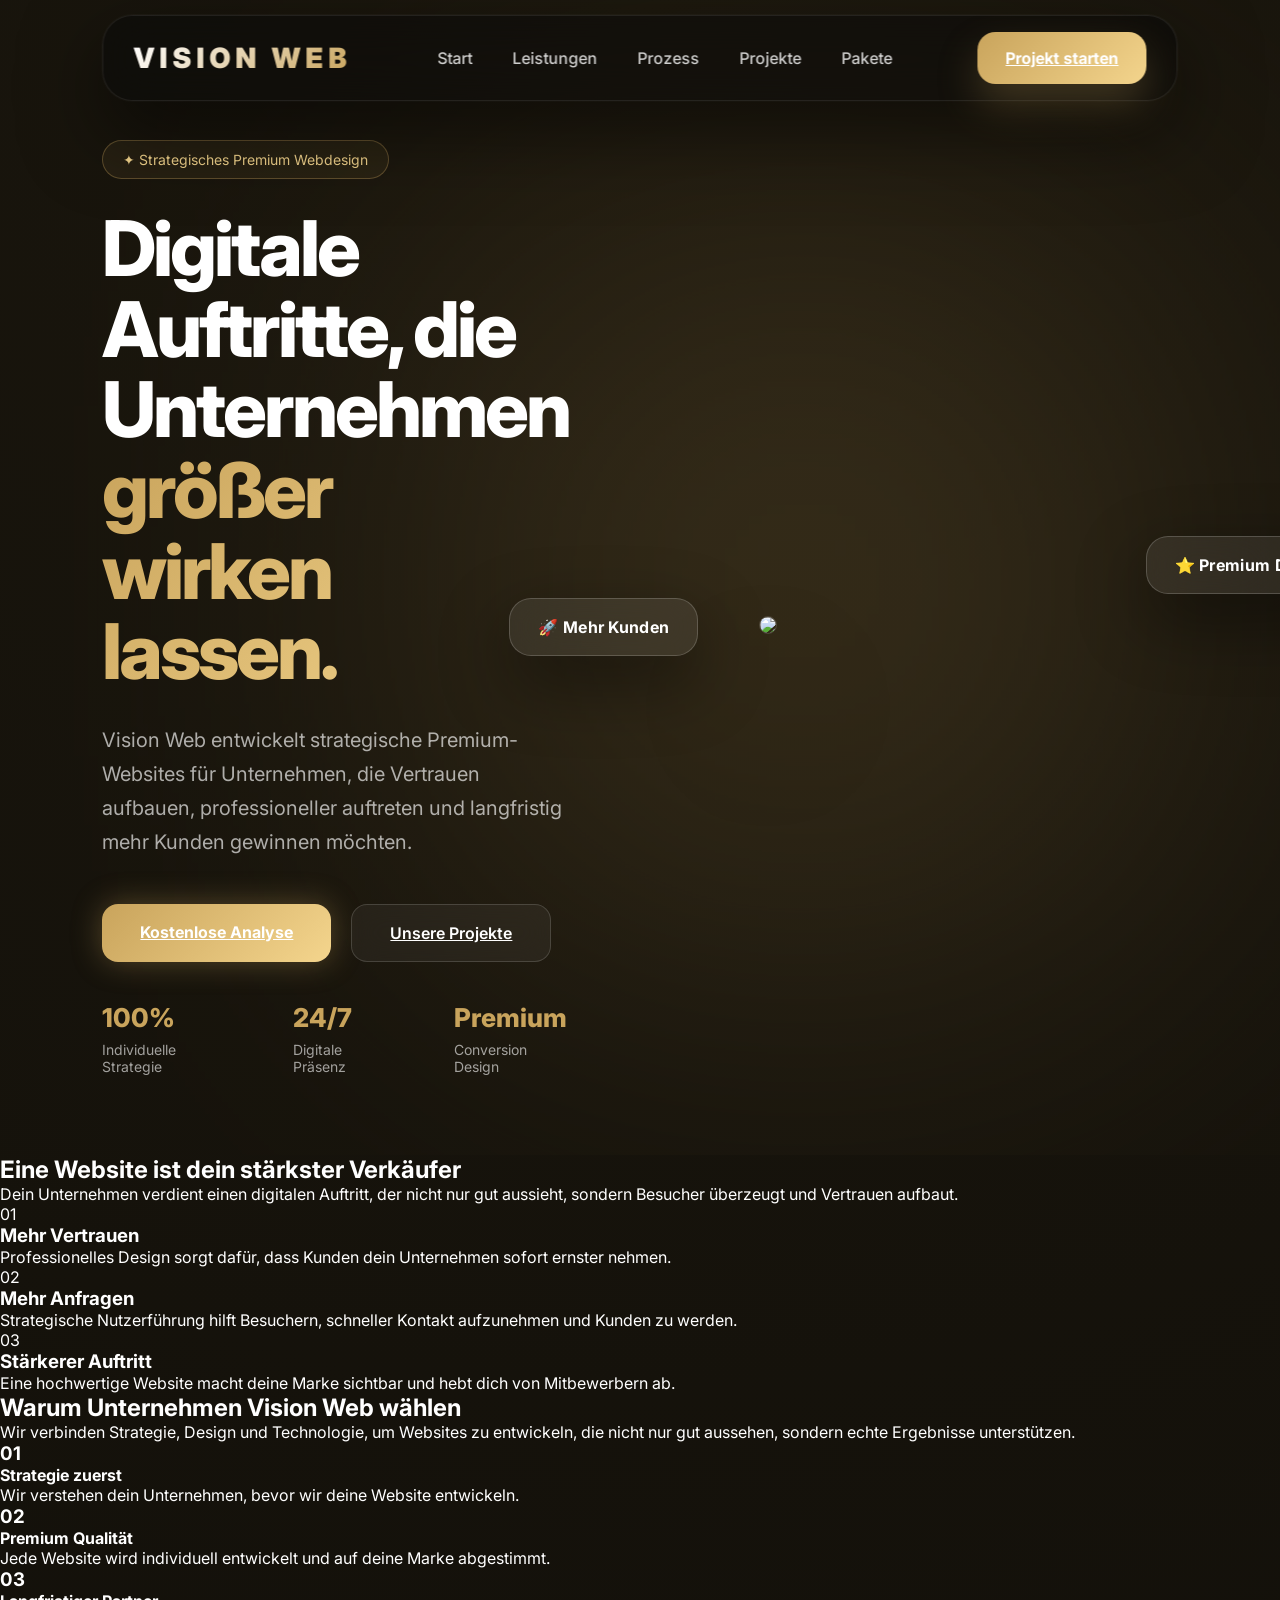
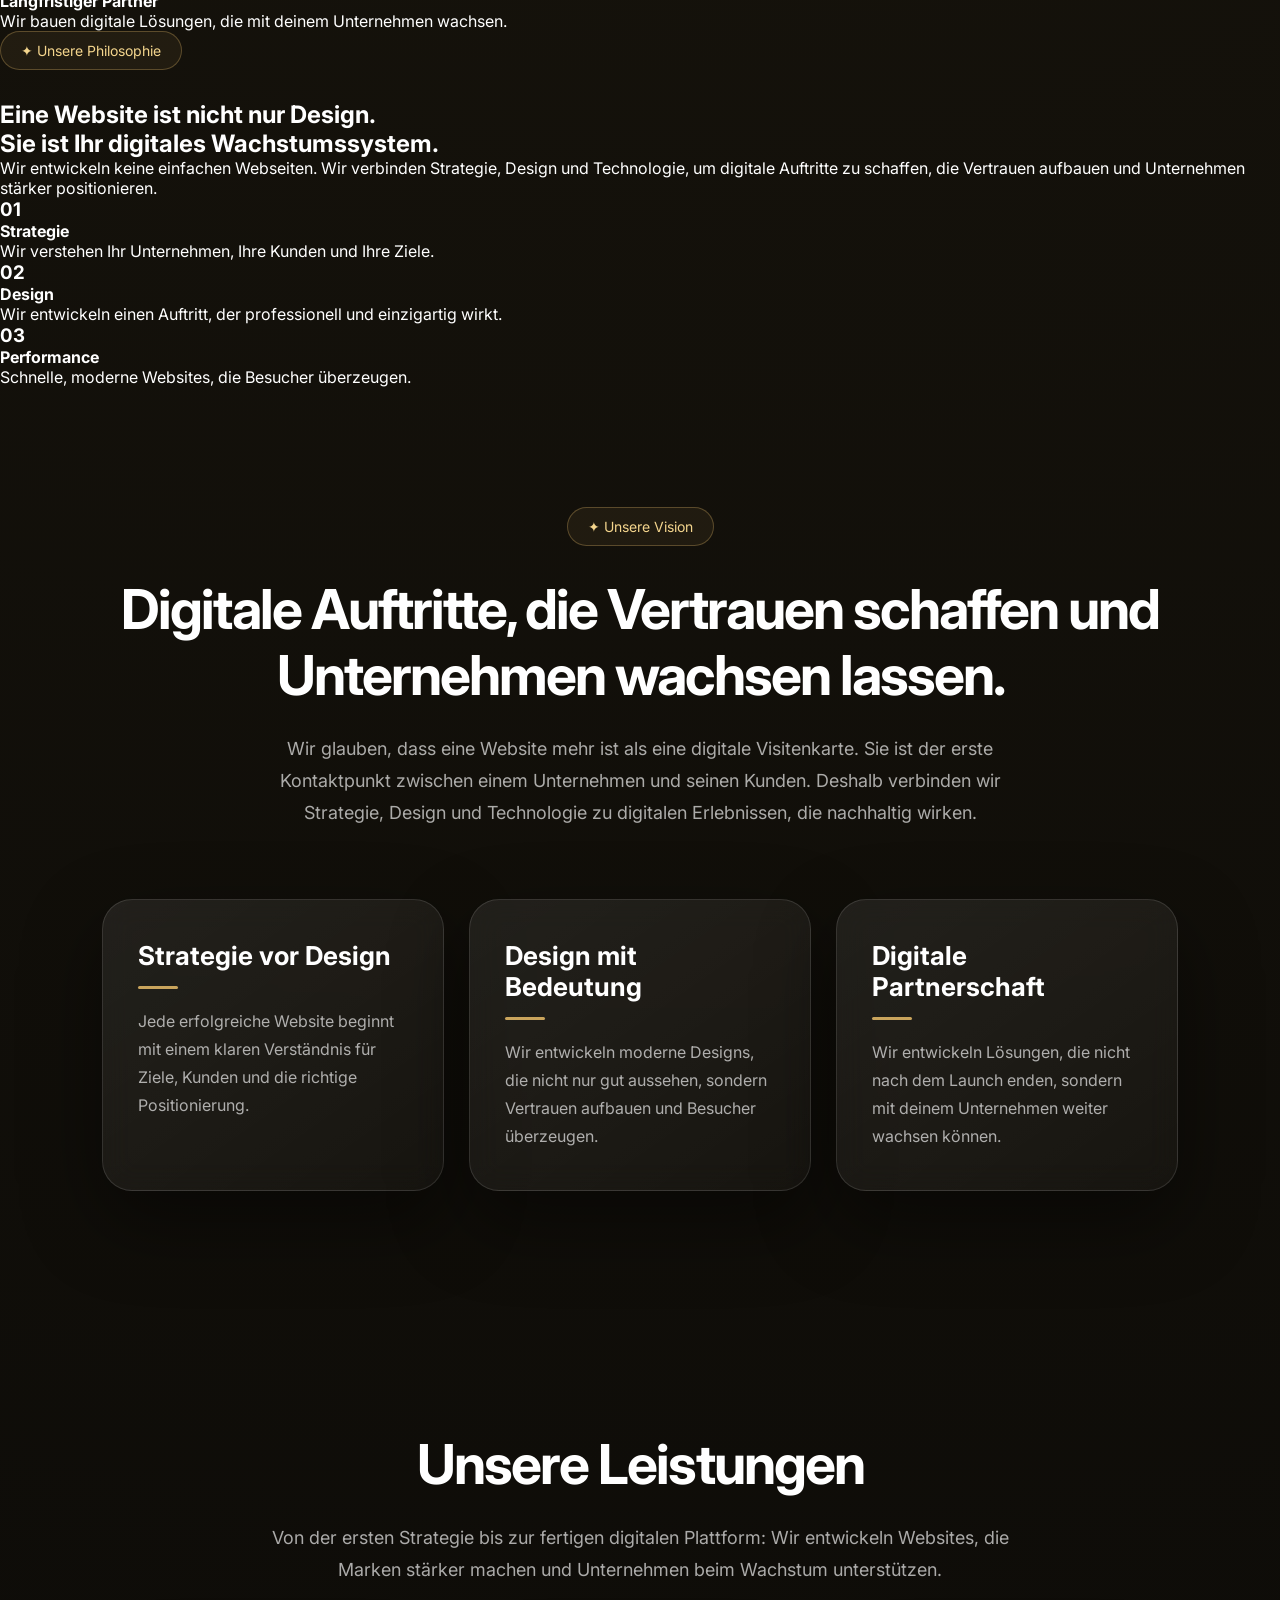
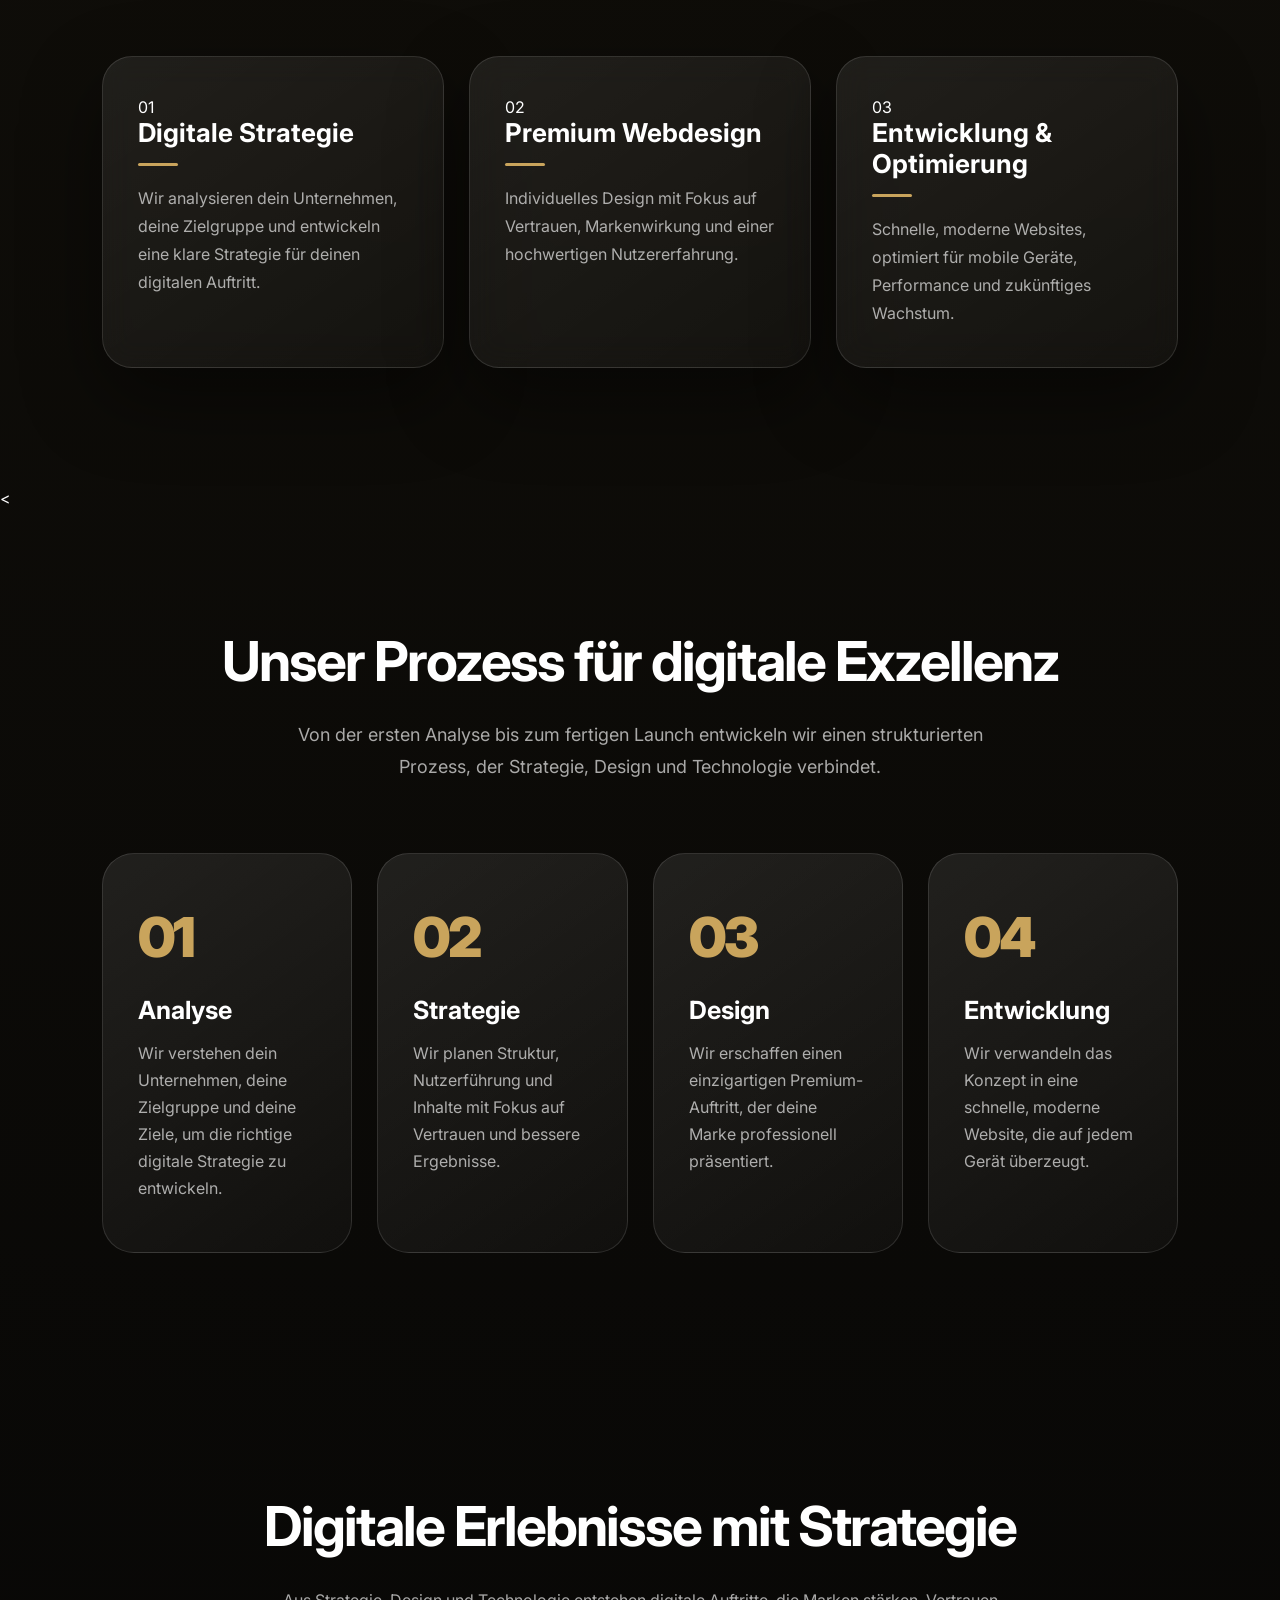
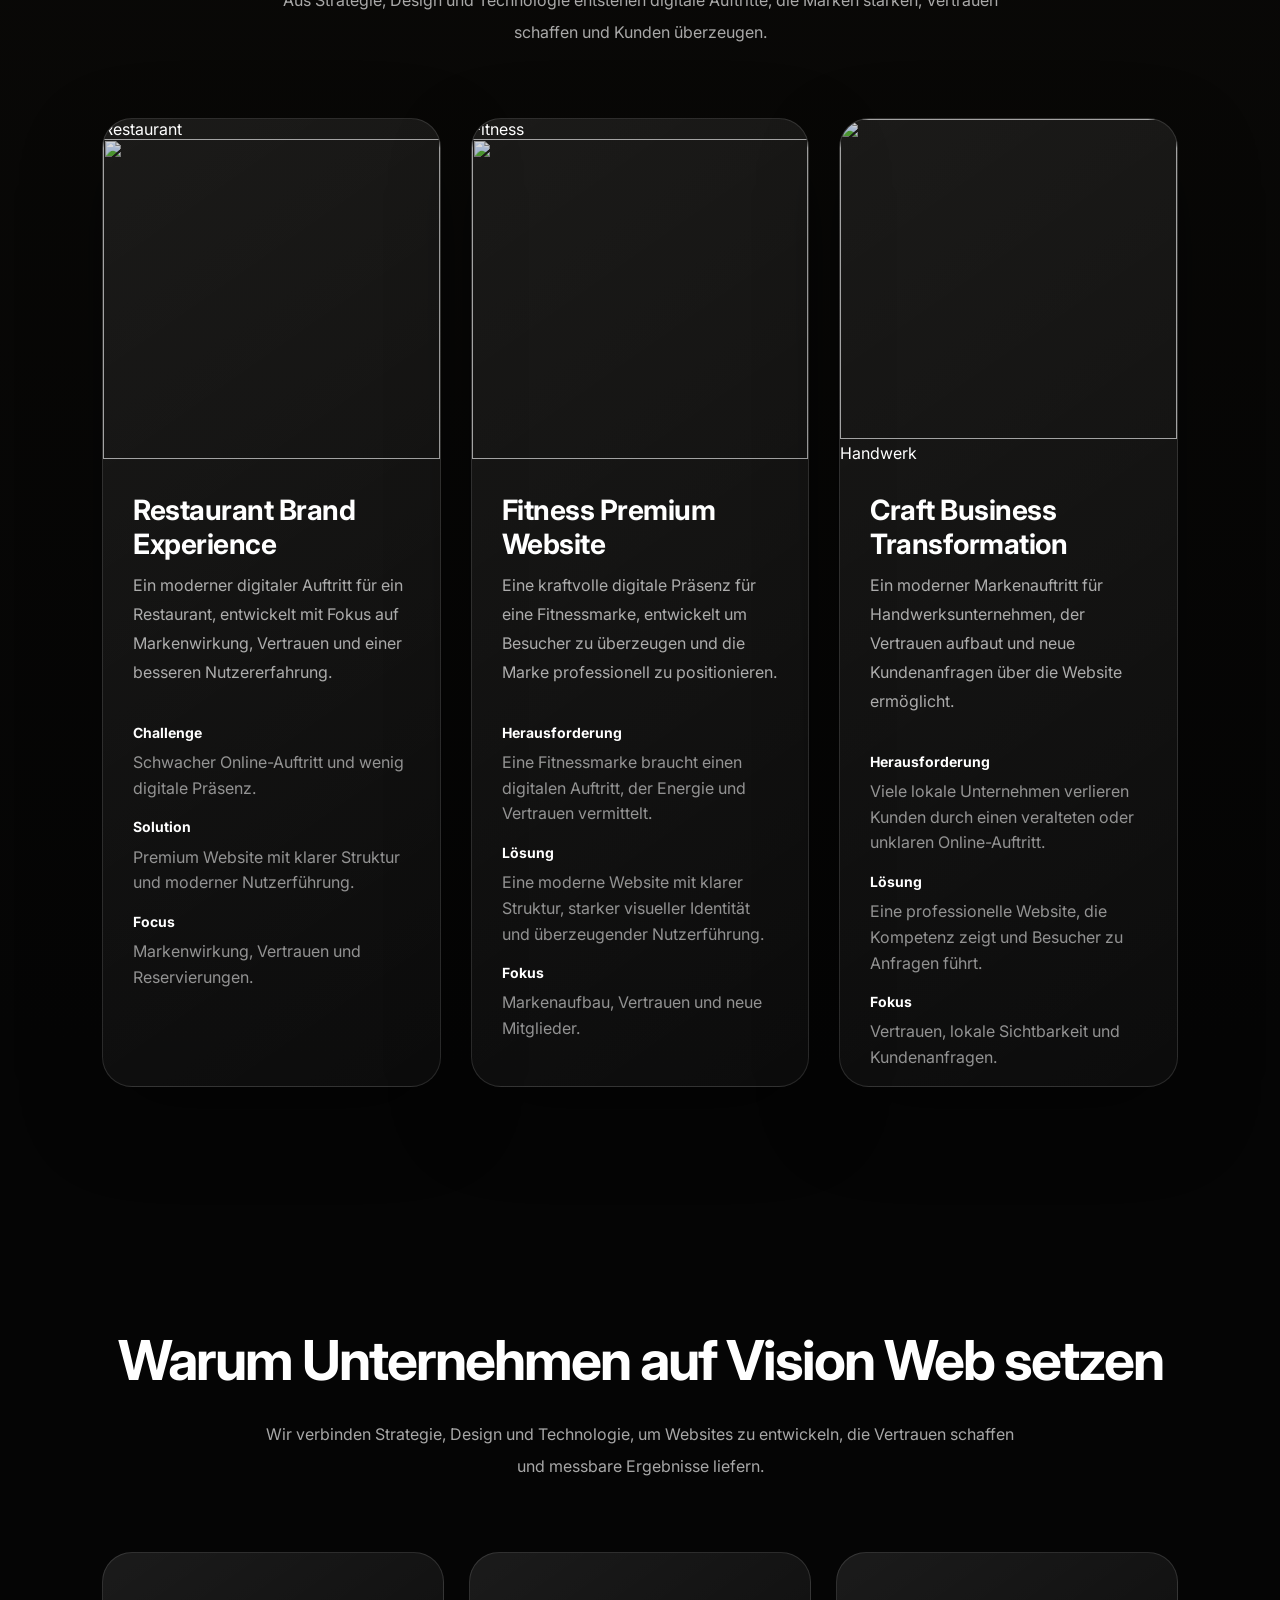
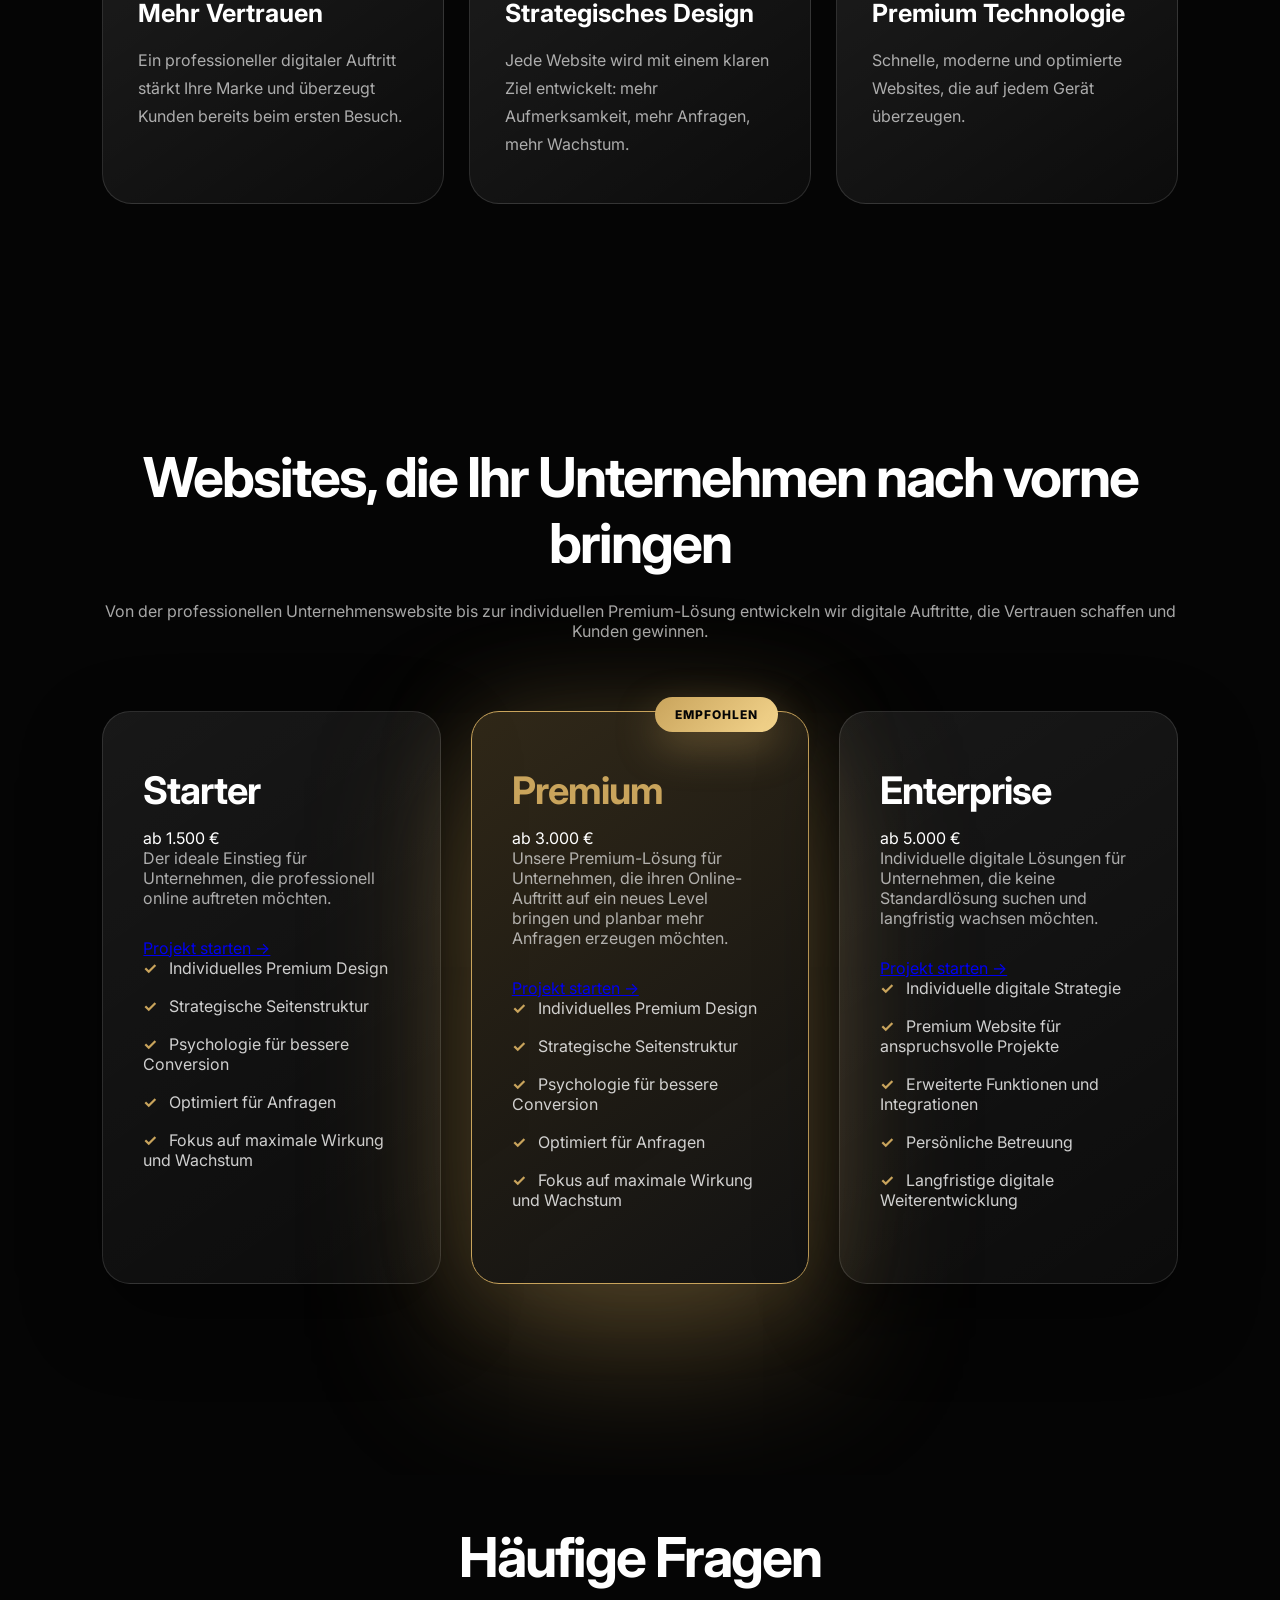
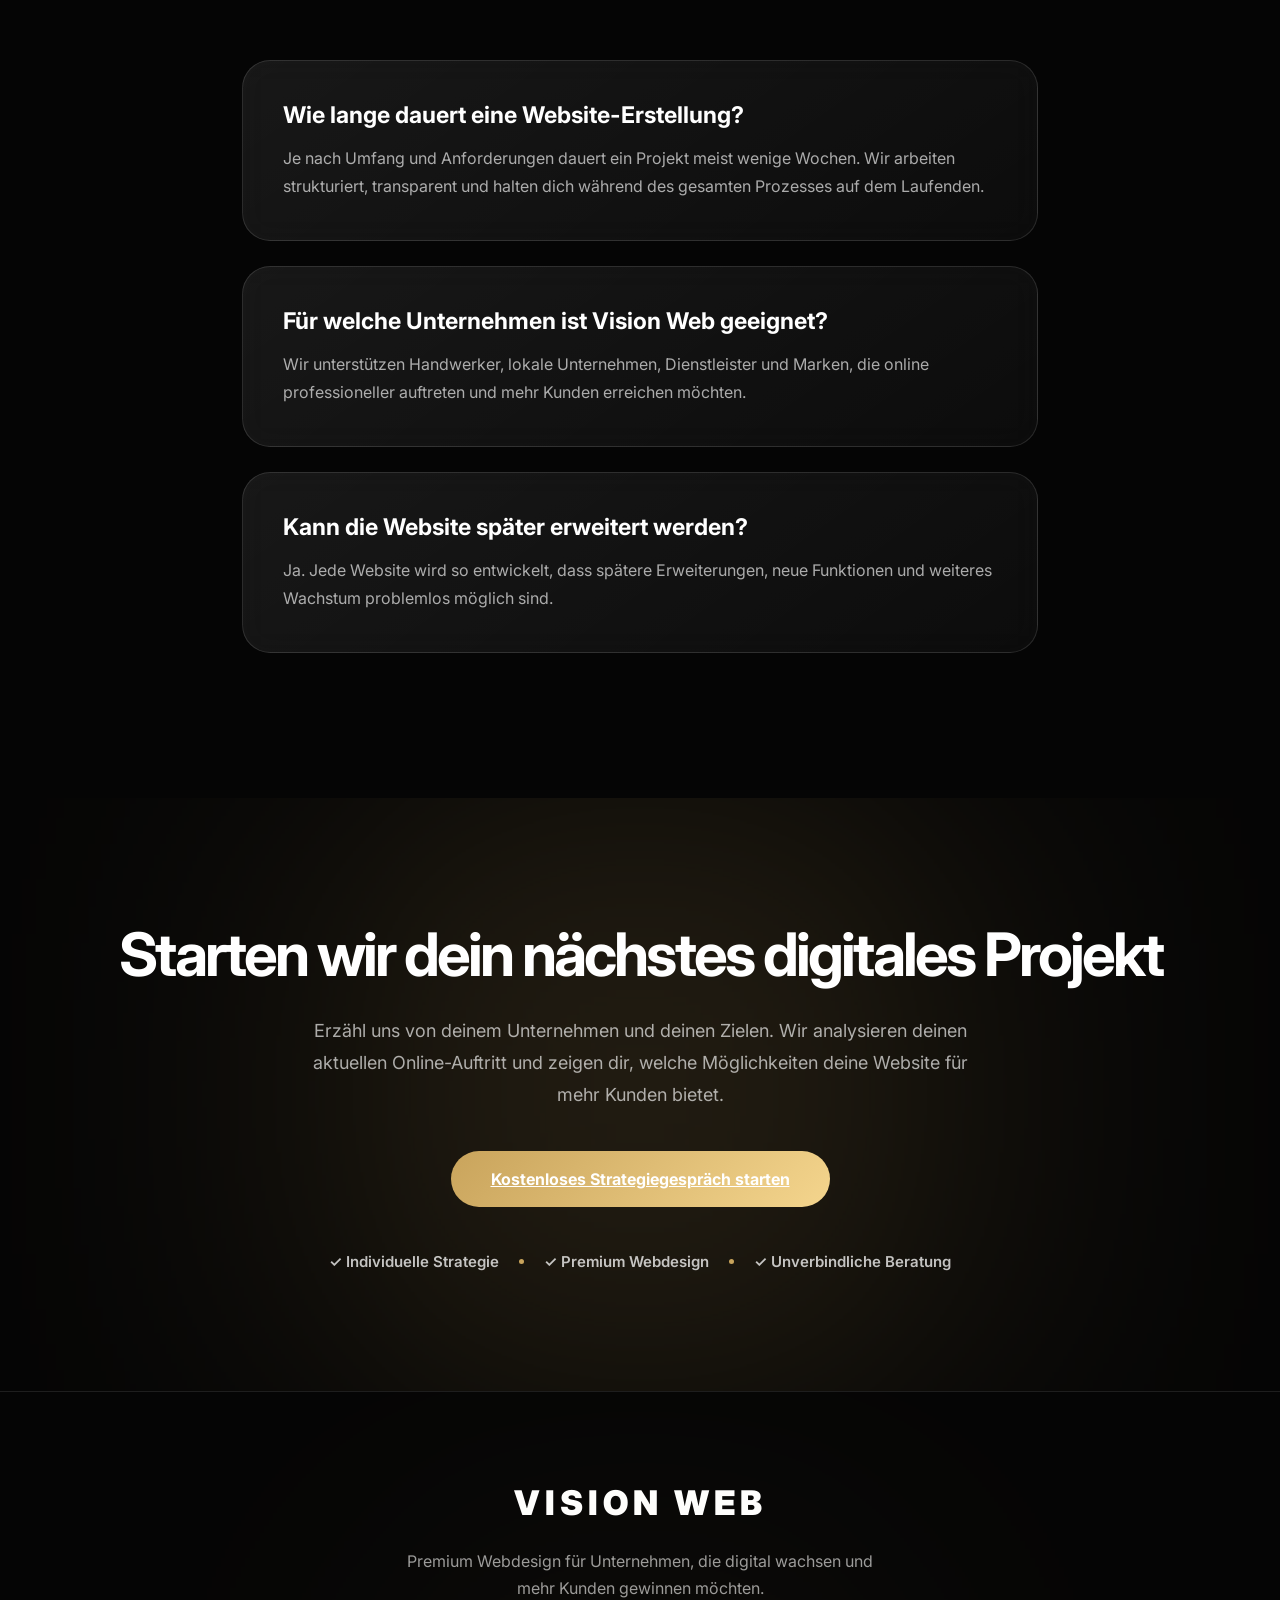
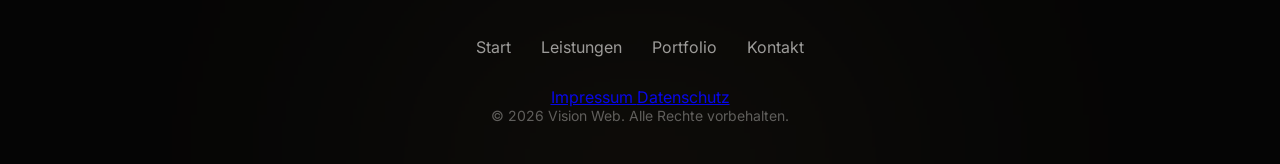
==== commit af8ffd6c: "Update index.html" ====
--- a/index.html
+++ b/index.html
@@ -31,14 +31,14 @@
 
 <nav>
 
+<div class="navContainer">
 
 <div class="logo">
 VISION WEB
 </div>
 
 
-
-<ul>
+<ul class="navLinks">
 
 <li>
 <a href="#home">Start</a>
@@ -63,12 +63,17 @@
 </ul>
 
 
-
-<a href="#kontakt" class="button">
+<a href="#kontakt" class="button navButton">
 Projekt starten
 </a>
 
 
+<button class="menuToggle">
+☰
+</button>
+
+
+</div>
 
 </nav>
 
@@ -203,7 +208,7 @@
 
 <div class="heroMockup">
 
-<img src="hero-mockup.jpg" alt="Premium Website Vorschau">
+<img src="images/hero-mockup.jpg">
 
 </div>
 
@@ -835,7 +840,7 @@
         Restaurant
     </span>
 
-<img src="restaurant.jpg" alt="Moderne Restaurant Website von Vision Web">
+<img src="images/restaurant.jpg">
 
 
 <h3>
@@ -884,7 +889,7 @@
 </span>
 
 
-<img src="fitness.jpg" alt="Fitness Website">
+<img src="images/fitness.jpg">
 
 
 <h3>
@@ -933,7 +938,7 @@
 <div class="project">
 
 
-<img src="handwerker.jpg" alt="Handwerker Website">
+<img src="images/handwerker.jpg">
 
 <span class="projectTag">
     Handwerk
--- a/style.css
+++ b/style.css
@@ -47,15 +47,17 @@
 background:
 radial-gradient(circle at top,#1A160D 0%,#050505 60%);
 
-    color:var(--text);
-
-    font-family:"Inter",sans-serif;
-
-    overflow-x:hidden;
-
-    -webkit-font-smoothing:antialiased;
-
-    text-rendering:optimizeLegibility;
+color:var(--text);
+
+font-family:"Inter",sans-serif;
+
+overflow-x:hidden;
+
+-webkit-font-smoothing:antialiased;
+
+text-rendering:optimizeLegibility;
+
+
 
 }
 
@@ -67,7 +69,7 @@
 
     position: fixed;
 
-    top: 20px;
+    top:15px;
 
     left: 50%;
 
@@ -82,7 +84,7 @@
     align-items:center;
 
 
-    padding:20px 35px;
+    padding:16px 30px;
 
 
     background:rgba(10,10,10,.55);
@@ -96,7 +98,9 @@
     border-radius:30px;
 
 
-    z-index:1000;
+    z-index:9999;
+
+    transition:0.3s ease;
 
 
     box-shadow:
@@ -362,6 +366,8 @@
 
     border-radius:16px;
 
+    cursor:pointer;
+
     background:linear-gradient(
         135deg,
         var(--primary),
@@ -371,6 +377,49 @@
     color:white;
 
     font-weight:700;
+
+    box-shadow: 0 0 30px rgba(201,164,92,.35);
+transition:
+transform .35s ease,
+box-shadow .35s ease,
+filter .35s ease;
+
+}
+
+.heroButton:hover{
+
+    transform:translateY(-5px);
+
+    filter:brightness(1.08);
+
+    box-shadow:
+    0 20px 45px rgba(201,164,92,.35);
+
+}
+
+.secondaryButton{
+
+    padding:18px 38px;
+
+    border-radius:16px;
+
+    border:1px solid rgba(255,255,255,.12);
+
+    background:rgba(255,255,255,.03);
+
+    color:white;
+
+    font-weight:600;
+
+    transition:.35s;
+
+}
+
+.secondaryButton:hover{
+
+    transform:translateY(-5px);
+
+    background:rgba(255,255,255,.08);
 
 }
 
@@ -1956,325 +2005,12 @@
 
 
 
-/* MOBILE OPTIMIERUNG */
-
-@media(max-width:900px) {
-
-
-nav {
-
-    flex-direction:column;
-
-    gap:20px;
-
-    padding:20px 5%;
-
-    text-align:center;
-
-    width:90%;
-
-}
-
-
-nav ul {
-
-    flex-direction:column;
-
-    gap:18px;
-
-}
-
-
-
-.hero {
-
-    padding-top:160px;
-
-}
-
-
-
-.heroWrapper {
-
-    flex-direction:column;
-
-    text-align:center;
-
-}
-
-
-
-.heroContent h1 {
-
-    font-size:48px;
-
-    letter-spacing:-2px;
-
-}
-
-
-
-.heroContent p {
-
-    font-size:17px;
-
-}
-
-
-
-.heroButtons {
-
-    justify-content:center;
-
-    flex-direction:column;
-
-    align-items:center;
-
-}
-
-
-
-.heroMockup {
-
-    width:100%;
-
-    margin-left:0;
-
-    margin-top:60px;
-
-}
-
-
-
-.floatingCard {
-
-    display:block;
-
-}
-
-
-
-.projects,
-.cards,
-.aboutGrid,
-.steps,
-.pricingCards {
-
-    grid-template-columns:1fr;
-
-}
-
-
-
-.project img {
-
-    height:240px;
-
-}
-
-
-
-section {
-
-    padding:100px 5%;
-
-}
-
-
-.heroVisual .cardTwo {
-
-    display:block;
-
-    right:10px;
-
-    top:20px;
-
-}
-
-
-nav ul {
-
-    gap:15px;
-
-    flex-wrap:wrap;
-
-    justify-content:center;
-
-}
-.hero h1 {
-
-    font-size:42px;
-
-    line-height:50px;
-
-}
-
-
-
-.hero p {
-
-    font-size:16px;
-
-    line-height:28px;
-
-}
-
-
-
-.heroMockup img {
-
-    width:100%;
-
-}
-.priceCard {
-
-    padding:35px 25px;
-
-}
-
-
-
-
-
-
-
-.hero {
-
-    padding-top:220px;
-
-}
-
-
-
-.heroStats {
-
-    flex-direction:column;
-
-    gap:25px;
-
-}
-
-
-
-.aboutGrid,
-.cards,
-.steps,
-.projects,
-.benefitGrid,
-.pricingCards {
-
-
-    grid-template-columns:1fr;
-
-
-}
-
-
-
-.featured {
-
-    transform:none;
-
-}
-
-
-
-.featured:hover {
-
-    transform:translateY(-10px);
-
-}
-
-
-
-.project img {
-
-    height:220px;
-
-}
-
-
-
-.heroVisual .cardTwo {
-
-    display:block !important;
-
-    position:absolute;
-
-    z-index:999;
-
-    opacity:1;
-
-    visibility:visible;
-
-    top:80px;
-
-    left:20px;
-
-    right:auto;
-
-    transform:none;
-
-}
-
-.results {
-
-    padding:100px 5%;
-
-}
-
-
-.results h2 {
-
-    font-size:36px;
-
-}
-
-
-
-.resultGrid {
-
-    grid-template-columns:1fr;
-
-}
-
-
-.resultBox {
-
-    padding:35px 25px;
-
-}
-
-.trust {
-
-    padding:100px 5%;
-
-}
-
-
-.trust h2 {
-
-    font-size:36px;
-
-}
-
-
-.trustGrid {
-
-    grid-template-columns:1fr;
-
-}
-
-
-.trustItem {
-
-    padding:35px 25px;
-
-}
-
-
-
-}
+
+
+
+
+
+
 
 
 
@@ -2577,1215 +2313,293 @@
     color:rgba(255,255,255,.6);
 
 }
-
-
-@media(max-width:900px){
-
-    .trustStats{
-
+/* SAUBERE MOBILE VERSION */
+.navContainer{
+
+    width:100%;
+
+    display:flex;
+
+    align-items:center;
+
+    justify-content:space-between;
+
+}
+
+
+.menuToggle{
+
+    display:none;
+
+    background:none;
+
+    border:none;
+
+    color:white;
+
+    font-size:28px;
+
+    cursor:pointer;
+
+}
+
+
+.navLinks{
+
+    display:flex;
+
+    align-items:center;
+
+    gap:40px;
+
+}
+
+
+.navLinks a{
+
+    text-decoration:none;
+
+}
+
+@media (max-width:900px){
+
+
+    
+
+
+    .logo {
+    font-size:21px;
+    letter-spacing:4px;
+}
+
+
+    
+
+
+    
+
+
+    
+
+
+    .hero {
+    min-height:auto;
+    display:block;
+    padding:200px 5% 80px;
+}
+
+
+    .heroWrapper {
+        display:flex;
         flex-direction:column;
-
+        gap:50px;
+    }
+
+
+    .heroContent {
+        text-align:center;
+    }
+
+
+    .hero h1 {
+        font-size:42px;
+        line-height:1.1;
+        letter-spacing:-2px;
+        text-shadow:
+0 10px 40px rgba(0,0,0,.35);
+    }
+
+
+    .hero p {
+        font-size:16px;
+        line-height:28px;
+    }
+
+
+    .heroButtons {
+        flex-direction:column;
+        align-items:center;
+    }
+
+
+    .trustStats {
+        flex-direction:column;
         gap:25px;
-
-    }
-
-}
-.heroBadge {
-
-    display:inline-block;
-
-    padding:10px 22px;
-
-    margin-bottom:30px;
-
-    border-radius:50px;
-
-    background:rgba(201,164,92,.12);
-
-    border:1px solid rgba(201,164,92,.35);
-
-    color:var(--primary);
-
-    font-size:13px;
-
-    font-weight:700;
-
-    letter-spacing:2px;
-
-    backdrop-filter:blur(10px);
-
-}
-.heroMockup::after {
-
-    content:"";
-
-    position:absolute;
-
-    inset:20px;
-
-    background:var(--primary);
-
-    filter:blur(120px);
-
-    opacity:.15;
-
-    z-index:-1;
-
-}
-.projectTag {
-
-    position:absolute;
-
-    top:20px;
-
-    left:20px;
-
-    padding:8px 16px;
-
-    background:rgba(201,164,92,.15);
-
-    backdrop-filter:blur(15px);
-
-    border:1px solid rgba(201,164,92,.4);
-
-    border-radius:50px;
-
-    color:var(--primary-light);
-
-    font-size:12px;
-
-    font-weight:700;
-
-    letter-spacing:1px;
-
-    text-transform:uppercase;
-
-    z-index:2;
-
-}
-.price {
-
-    font-size:42px;
-
-    font-weight:800;
-
-    color:var(--primary);
-
-    margin-bottom:25px;
-
-}
-.packageButton {
-
-    display:inline-block;
-
-    margin-top:35px;
-
-    padding:16px 32px;
-
-    border-radius:50px;
-
-    background:var(--primary);
-
-    color:#09090B;
-
-    border:1px solid var(--primary);
-
-    font-weight:800;
-
-    letter-spacing:.3px;
-
-    transition:.35s ease;
-
-    box-shadow:
-    0 15px 40px rgba(201,164,92,.25);
-
-}
-
-
-.packageButton:hover {
-
-    transform:translateY(-4px);
-
-    box-shadow:
-    0 25px 60px rgba(201,164,92,.4);
-
-}
-
-
-.packageButton:hover {
-
-    background:var(--primary);
-
-    color:white;
-
-    transform:translateY(-4px);
-
-    box-shadow:
-    0 20px 50px rgba(201,164,92,.3);
-
-}
-.contactTrust {
-
-    display:flex;
-
-    justify-content:center;
-
-    align-items:center;
-
-    gap:20px;
-
-    margin-top:35px;
-
-    color:rgba(255,255,255,.65);
-
-    font-size:14px;
-
-    font-weight:600;
-
-}
-
-
-.contactTrust span {
-
-    width:6px;
-
-    height:6px;
-
-    background:var(--primary);
-
-    border-radius:50%;
-
-    box-shadow:
-    0 0 15px rgba(201,164,92,.8);
-
-}
-
-
-@media(max-width:900px){
+        align-items:center;
+    }
+
+
+    .heroVisual {
+        width:100%;
+        transform:none;
+    }
+
+
+    .heroMockup {
+        width:100%;
+        margin:0;
+    }
+
+
+    .heroMockup img {
+        width:100%;
+        transform:none;
+    }
+
+
+    .floatingCard {
+        display:none;
+    }
+
+
+    .results,
+    .trust,
+    .strategy,
+    .about,
+    .why,
+    .process,
+    .portfolio,
+    .benefits,
+    .pricing,
+    .contact {
+        padding:90px 5%;
+    }
+
+
+    .resultGrid,
+    .trustGrid,
+    .strategyGrid,
+    .aboutGrid,
+    .cards,
+    .steps,
+    .projects,
+    .benefitGrid,
+    .pricingCards {
+        grid-template-columns:1fr;
+    }
+
+
+    .featured {
+        transform:none;
+    }
+
+
+    .project img {
+        height:220px;
+    }
+
 
     .contactTrust {
-
         flex-direction:column;
-
-        gap:12px;
-
-    }
-
-
-    .contactTrust span {
-
+        gap:15px;
+    }
+
+
+     .contactTrust span {
         display:none;
-
-    }
-
-}
-.footerLegal {
-
-    display:flex;
-
-    justify-content:center;
-
-    gap:25px;
-
-    margin-top:20px;
-
-}
-
-
-.footerLegal a {
-
-    color:rgba(255,255,255,.4);
-
-    font-size:14px;
-
-    transition:.3s;
-
-}
-
-
-.footerLegal a:hover {
-
-    color:var(--primary);
-
-}
-.strategy {
-
-    padding:160px 8%;
-
-    position:relative;
-
-    text-align:center;
-
-}
-
-
-.strategyContent {
-
-    max-width:1100px;
-
-    margin:auto;
-
-}
-
-
-.strategy h2 {
-
-    font-size:clamp(40px,5vw,70px);
-
-    letter-spacing:-3px;
-
-    line-height:1.1;
-
-    margin:30px 0;
-
-}
-
-
-.strategyContent > p {
-
-    max-width:750px;
-
-    margin:0 auto;
-
-    color:rgba(255,255,255,.65);
-
-    font-size:19px;
-
-    line-height:34px;
-
-}
-
-
-
-.strategyGrid {
-
-    display:grid;
-
-    grid-template-columns:repeat(3,1fr);
-
-    gap:30px;
-
-    margin-top:80px;
-
-}
-
-
-
-.strategyGrid div {
-
-    padding:45px 35px;
-
-    background:
-
-    linear-gradient(
-        145deg,
-        rgba(255,255,255,.08),
-        rgba(255,255,255,.03)
-    );
-
-    border:1px solid rgba(255,255,255,.12);
-
-    border-radius:30px;
-
-    text-align:left;
-
-    transition:.4s ease;
-
-}
-
-
-
-.strategyGrid div:hover {
-
-    transform:translateY(-12px);
-
-    border-color:var(--primary);
-
-    box-shadow:
-
-    0 40px 100px rgba(201,164,92,.18);
-
-}
-
-
-
-.strategyGrid h3 {
-
-    font-size:45px;
-
-    color:var(--primary);
-
-    margin-bottom:20px;
-
-}
-
-
-
-.strategyGrid h4 {
-
-    font-size:26px;
-
-    margin-bottom:15px;
-
-}
-
-
-
-.strategyGrid p {
-
-    color:rgba(255,255,255,.65);
-
-    line-height:28px;
-
-}
-
-
-
-@media(max-width:900px){
-
-    .strategyGrid {
-
-        grid-template-columns:1fr;
-
-    }
-
-}
-.steps {
-
-    position:relative;
-
-}
-.steps::before {
-
-    content:"";
-
-    position:absolute;
-
-    top:75px;
-
-    left:10%;
-
-    right:10%;
-
-    height:1px;
-
-    background:
-    linear-gradient(
-        90deg,
-        transparent,
-        rgba(201,164,92,.5),
-        transparent
-    );
-
-    z-index:0;
-
-}
-@media(max-width:900px){
-
-    .steps::before{
+    }
+
+
+    .navLinks{
+
+        position:absolute;
+
+        top:75px;
+
+        left:0;
+
+        width:100%;
+
+        padding:30px;
+
+        background:rgba(10,10,10,.9);
+
+        backdrop-filter:blur(25px);
+
+        border-radius:25px;
+
+        flex-direction:column;
+
+        gap:25px;
+
+        opacity:0;
+
+        pointer-events:none;
+
+        transform:translateY(-20px);
+
+        transition:.35s ease;
+
+    }
+
+
+    .navLinks.active{
+
+        opacity:1;
+
+        pointer-events:auto;
+
+        transform:translateY(0);
+
+    }
+
+
+    .navButton{
 
         display:none;
 
     }
 
-}
-.projectDetails {
-
-    margin-top:30px;
-
-    padding-top:25px;
-
-    border-top:1px solid rgba(255,255,255,.12);
-
-}
-
-
-.projectDetails p {
-
-    font-size:14px;
-
-    line-height:24px;
-
-    color:rgba(255,255,255,.55);
-
-    margin-bottom:15px;
-
-}
-
-
-.projectDetails strong {
-
-    display:block;
-
-    color:var(--primary);
-
-    font-size:12px;
-
-    letter-spacing:1px;
-
-    text-transform:uppercase;
-
-    margin-bottom:5px;
-
-}
-.projectDetails {
-
-    margin-top:35px;
-
-    padding-top:30px;
-
-    border-top:1px solid rgba(255,255,255,.12);
-
-}
-
-
-.projectDetails p {
-
-    margin-bottom:20px;
-
-    color:rgba(255,255,255,.55);
-
-    font-size:14px;
-
-    line-height:26px;
-
-}
-
-
-.projectDetails strong {
-
-    display:block;
-
-    color:var(--primary);
-
-    font-size:11px;
-
-    letter-spacing:2px;
-
-    text-transform:uppercase;
-
-    margin-bottom:8px;
-
-}
-.why {
-
-    padding:160px 8%;
-
-}
-
-
-.why h2 {
-
-    font-size:clamp(40px,5vw,70px);
-
-    letter-spacing:-3px;
-
-}
-
-
-.cards {
-
-    display:grid;
-
-    grid-template-columns:repeat(3,1fr);
-
-    gap:30px;
-
-    margin-top:80px;
-
-}
-
-
-
-.card {
-
-    position:relative;
-
-    padding:45px 35px;
-
-    background:
-
-    linear-gradient(
-        145deg,
-        rgba(255,255,255,.08),
-        rgba(255,255,255,.03)
-    );
-
-    border:1px solid rgba(255,255,255,.12);
-
-    border-radius:32px;
-
-    transition:.5s ease;
-
-    overflow:hidden;
-
-}
-
-
-
-.card span {
-
-    font-size:45px;
-
-    font-weight:900;
-
-    color:var(--primary);
-
-    display:block;
-
-    margin-bottom:25px;
-
-}
-
-
-
-.card:hover {
-
-    transform:translateY(-12px);
-
-    border-color:var(--primary);
-
-    box-shadow:
-
-    0 40px 100px rgba(201,164,92,.18);
-
-}
-
-
-
-.card h3 {
-
-    font-size:28px;
-
-    margin-bottom:15px;
-
-}
-
-
-
-.card p {
-
-    color:rgba(255,255,255,.65);
-
-    line-height:28px;
-
-}
-
-
-
-@media(max-width:900px){
-
-    .cards {
-
-        grid-template-columns:1fr;
-
-    }
-
-}
-.about {
-
-    padding:160px 8%;
-
-    text-align:center;
-
-}
-
-
-.about > p {
-
-    max-width:800px;
-
-    margin:35px auto 0;
-
-    color:rgba(255,255,255,.65);
-
-    font-size:19px;
-
-    line-height:34px;
-
-}
-
-
-
-.aboutGrid {
-
-    display:grid;
-
-    grid-template-columns:repeat(3,1fr);
-
-    gap:30px;
-
-    margin-top:80px;
-
-}
-
-
-
-.aboutBox {
-
-    padding:45px 35px;
-
-    text-align:left;
-
-    background:
-
-    linear-gradient(
-        145deg,
-        rgba(255,255,255,.08),
-        rgba(255,255,255,.03)
-    );
-
-    border:1px solid rgba(255,255,255,.12);
-
-    border-radius:32px;
-
-    transition:.5s ease;
-
-}
-
-
-
-.aboutBox:hover {
-
-    transform:translateY(-12px);
-
-    border-color:var(--primary);
-
-    box-shadow:
-
-    0 40px 100px rgba(201,164,92,.18);
-
-}
-
-
-
-.aboutBox h3 {
-
-    font-size:26px;
-
-    margin-bottom:18px;
-
-}
-
-
-
-.aboutBox p {
-
-    color:rgba(255,255,255,.65);
-
-    line-height:28px;
-
-}
-
-
-
-@media(max-width:900px){
-
-    .aboutGrid {
-
-        grid-template-columns:1fr;
-
-    }
-
-}
-nav {
-
-    position:fixed;
-
-    top:20px;
-
-    left:50%;
-
-    transform:translateX(-50%);
-
-    width:84%;
-
-    padding:18px 35px;
-
-    display:flex;
-
-    align-items:center;
-
-    justify-content:space-between;
-
-    background:
-
-    rgba(10,10,10,.65);
-
-    backdrop-filter:blur(20px);
-
-    border:1px solid rgba(255,255,255,.12);
-
-    border-radius:24px;
-
-    z-index:1000;
-
-}
-
-
-
-.logo {
-
-    font-size:24px;
-
-    font-weight:900;
-
-    letter-spacing:3px;
-
-    color:white;
-
-}
-
-
-
-nav ul {
-
-    display:flex;
-
-    gap:35px;
-
-    list-style:none;
-
-    margin:0;
-
-    padding:0;
-
-}
-
-
-
-nav ul a {
-
-    color:rgba(255,255,255,.7);
-
-    text-decoration:none;
-
-    font-weight:600;
-
-    transition:.3s;
-
-}
-
-
-
-nav ul a:hover {
-
-    color:var(--primary);
-
-}
-
-
-
-.button {
-
-    padding:14px 25px;
-
-    background:
-
-    linear-gradient(
-        135deg,
-        var(--primary),
-        var(--primary-light)
-    );
-
-    color:#050505;
-
-    border-radius:14px;
-
-    font-weight:800;
-
-    text-decoration:none;
-
-    transition:.3s;
-
-}
-
-
-
-.button:hover {
-
-    transform:translateY(-3px);
-
-    box-shadow:
-
-    0 20px 50px rgba(201,164,92,.3);
-
-}
-nav.scrolled {
-
-    top:10px;
-
-    width:78%;
-
-    background:
-
-    rgba(10,10,10,.85);
-
-    box-shadow:
-
-    0 20px 60px rgba(0,0,0,.4);
-
-}
-.heroVisual::before {
-
-    content:"";
-
-    position:absolute;
-
-    width:500px;
-
-    height:500px;
-
-    background:
-
-    radial-gradient(
-        circle,
-        rgba(201,164,92,.18),
-        transparent 70%
-    );
-
-    top:50%;
-
-    left:50%;
-
-    transform:
-    translate(-50%,-50%);
-
-    filter:blur(40px);
-
-    z-index:0;
-
-}
-.results {
-
-    padding:140px 8%;
-
-    text-align:center;
-
-}
-
-
-.results h2 {
-
-    font-size:48px;
-
-    margin-bottom:20px;
-
-    letter-spacing:-1px;
-
-}
-
-
-.results > p {
-
-    max-width:700px;
-
-    margin:0 auto 70px;
-
-    color:rgba(255,255,255,.65);
-
-    font-size:18px;
-
-    line-height:1.7;
-
-}
-
-
-
-.resultGrid {
-
-    display:grid;
-
-    grid-template-columns:repeat(3,1fr);
-
-    gap:30px;
-
-}
-
-
-
-.resultBox {
-
-    background:
-
-    linear-gradient(
-        145deg,
-        rgba(255,255,255,.08),
-        rgba(255,255,255,.03)
-    );
-
-
-    border:1px solid rgba(255,255,255,.12);
-
-    border-radius:30px;
-
-    padding:45px 35px;
-
-    text-align:left;
-
-    transition:.4s ease;
-
-}
-
-
-
-.resultBox span {
-
-    color:var(--primary);
-
-    font-size:18px;
-
-    font-weight:800;
-
-}
-
-
-
-.resultBox h3 {
-
-    font-size:28px;
-
-    margin:25px 0 15px;
-
-}
-
-
-
-.resultBox p {
-
-    color:rgba(255,255,255,.65);
-
-    line-height:1.7;
-
-}
-
-
-
-.resultBox:hover {
-
-    transform:translateY(-12px);
-
-    border-color:var(--primary);
-
-    box-shadow:
-
-    0 30px 80px rgba(0,0,0,.45);
-
-}
-.trust {
-
-    padding:140px 8%;
-
-    text-align:center;
-
-}
-
-
-
-.trust h2 {
-
-    font-size:48px;
-
-    margin-bottom:20px;
-
-}
-
-
-
-.trust > p {
-
-    max-width:750px;
-
-    margin:0 auto 70px;
-
-    color:rgba(255,255,255,.65);
-
-    line-height:1.7;
-
-    font-size:18px;
-
-}
-
-
-
-.trustGrid {
-
-    display:grid;
-
-    grid-template-columns:repeat(3,1fr);
-
-    gap:30px;
-
-}
-
-
-
-.trustItem {
-
-    padding:40px 30px;
-
-    background:
-
-    rgba(255,255,255,.04);
-
-    border:
-
-    1px solid rgba(255,255,255,.1);
-
-    border-radius:30px;
-
-    text-align:left;
-
-    transition:.4s ease;
-
-}
-
-
-
-.trustItem h3 {
-
-    color:var(--primary);
-
-    font-size:22px;
-
-}
-
-
-
-.trustItem h4 {
-
-    font-size:26px;
-
-    margin:20px 0 15px;
-
-}
-
-
-
-.trustItem p {
-
-    color:rgba(255,255,255,.65);
-
-    line-height:1.7;
-
-}
-
-
-
-.trustItem:hover {
-
-    transform:translateY(-12px);
-
-    border-color:var(--primary);
-
-    box-shadow:
-
-    0 30px 80px rgba(0,0,0,.4);
-
-}
-.projectDetails {
-
-    margin-top:35px;
-
-    padding-top:25px;
-
-    border-top:1px solid rgba(255,255,255,.12);
-
-}
-
-
-.projectDetails p {
-
-    margin-bottom:20px;
-
-    color:rgba(255,255,255,.65);
-
-    line-height:1.7;
-
-}
-
-
-.projectDetails strong {
-
-    display:block;
-
-    color:white;
-
-    font-size:15px;
-
-    margin-bottom:8px;
-
-    letter-spacing:.5px;
-
-}
-.legal {
-
-    max-width:900px;
-
-    margin:0 auto;
-
-    padding:120px 8%;
-
-    line-height:1.8;
-
-}
-
-
-.legal h1 {
-
-    font-size:clamp(40px,5vw,64px);
-
-    margin-bottom:40px;
-
-}
-
-
-.legal h2 {
-
-    margin-top:35px;
-
-    margin-bottom:15px;
-
-}
-
-
-.legal p {
-
-    color:rgba(255,255,255,.7);
-
-    margin-bottom:20px;
-
-}
-.footerLegal {
-
-    display:flex;
-
-    justify-content:center;
-
-    gap:25px;
-
-    margin-top:25px;
-
-}
-
-
-.footerLegal a {
-
-    color:rgba(255,255,255,.45);
-
-    font-size:14px;
-
-    transition:.3s ease;
-
-}
-
-
-.footerLegal a:hover {
-
-    color:var(--primary);
-
-}
-.footerLegal {
-    position:relative;
-    z-index:100;
-}
+
+    .menuToggle{
+
+        display:block;
+
+    }
+
+
+}
+
+
+
+nav{
+
+    transition:
+    transform .35s ease,
+    opacity .35s ease,
+    background .35s ease;
+
+}
+
+nav.hide{
+
+    transform:translate(-50%,-140%);
+    opacity:0;
+
+}
+
+@keyframes floatHero{
+
+    0%{
+        transform:translateY(0px);
+    }
+
+    50%{
+        transform:translateY(-12px);
+    }
+
+    100%{
+        transform:translateY(0px);
+    }
+
+}
+
+.heroMockup{
+
+    animation:floatHero 6s ease-in-out infinite;
+
+}
+
+
+
+
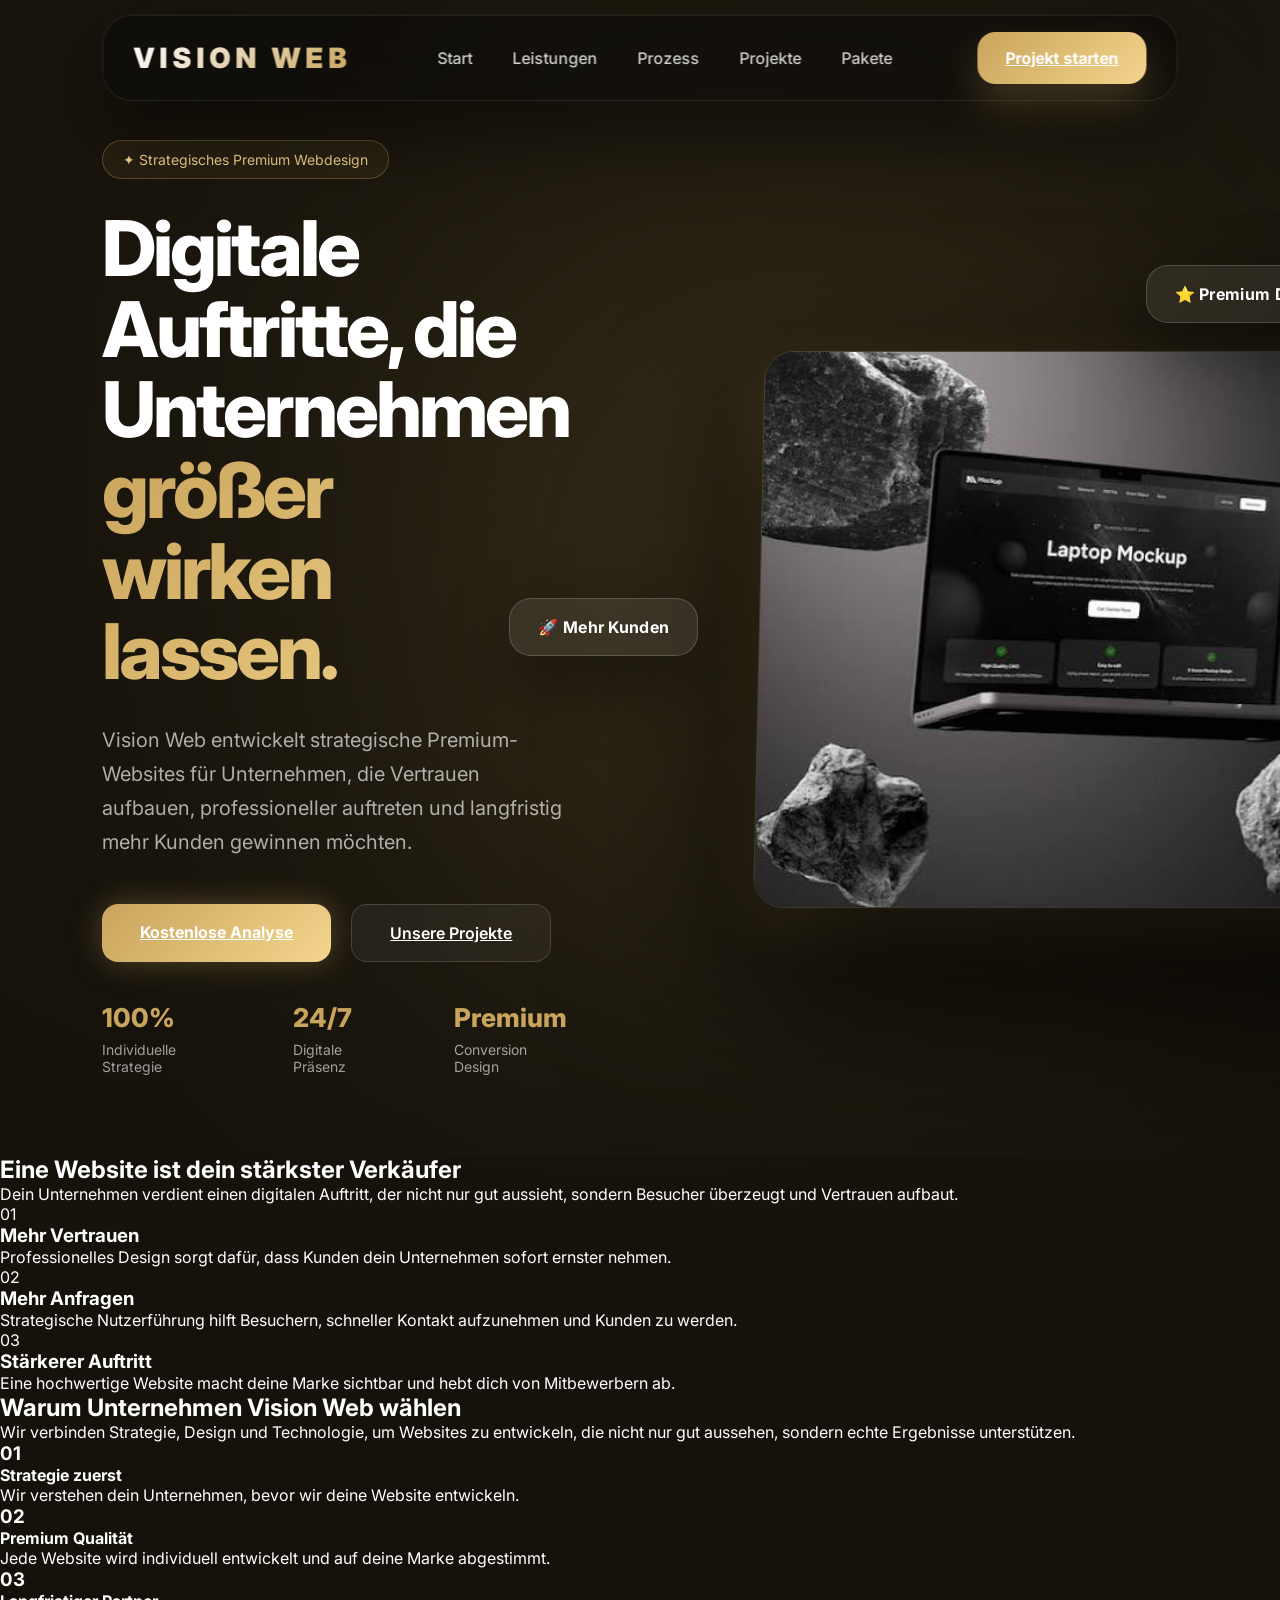
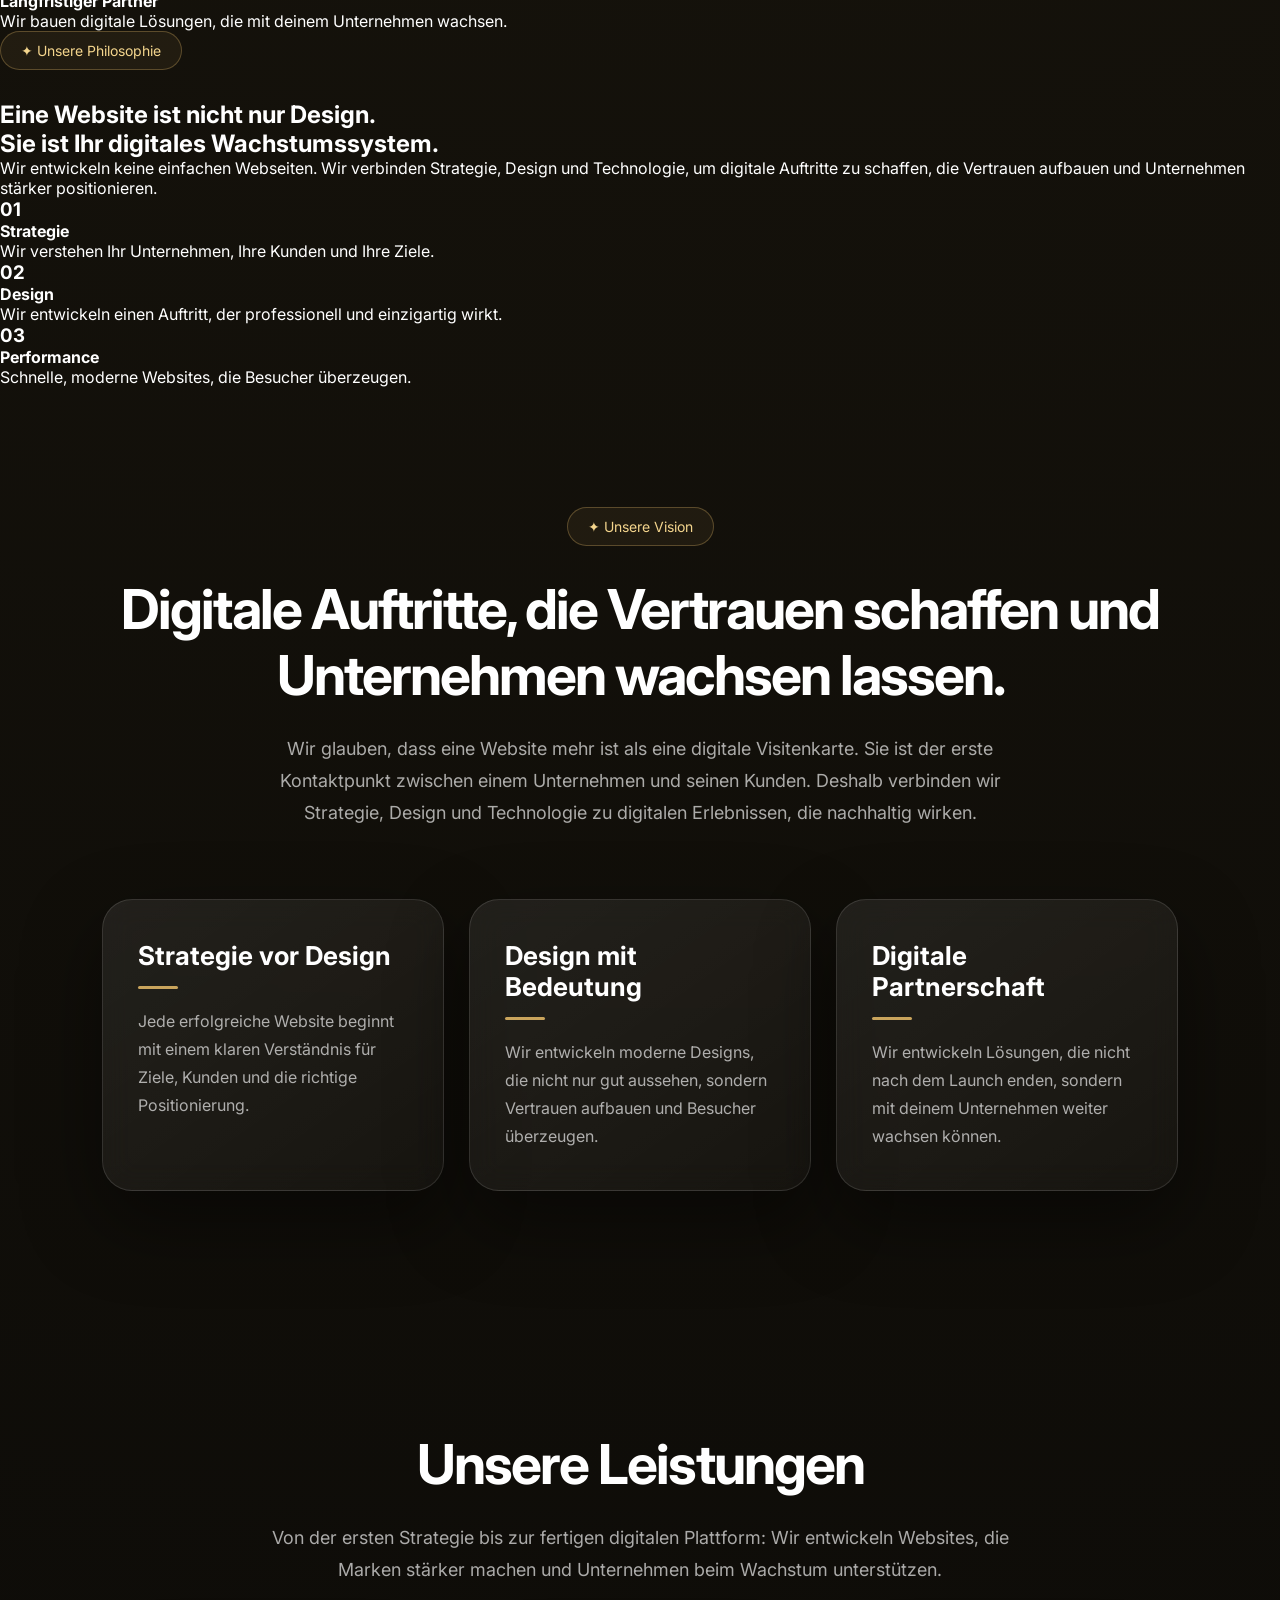
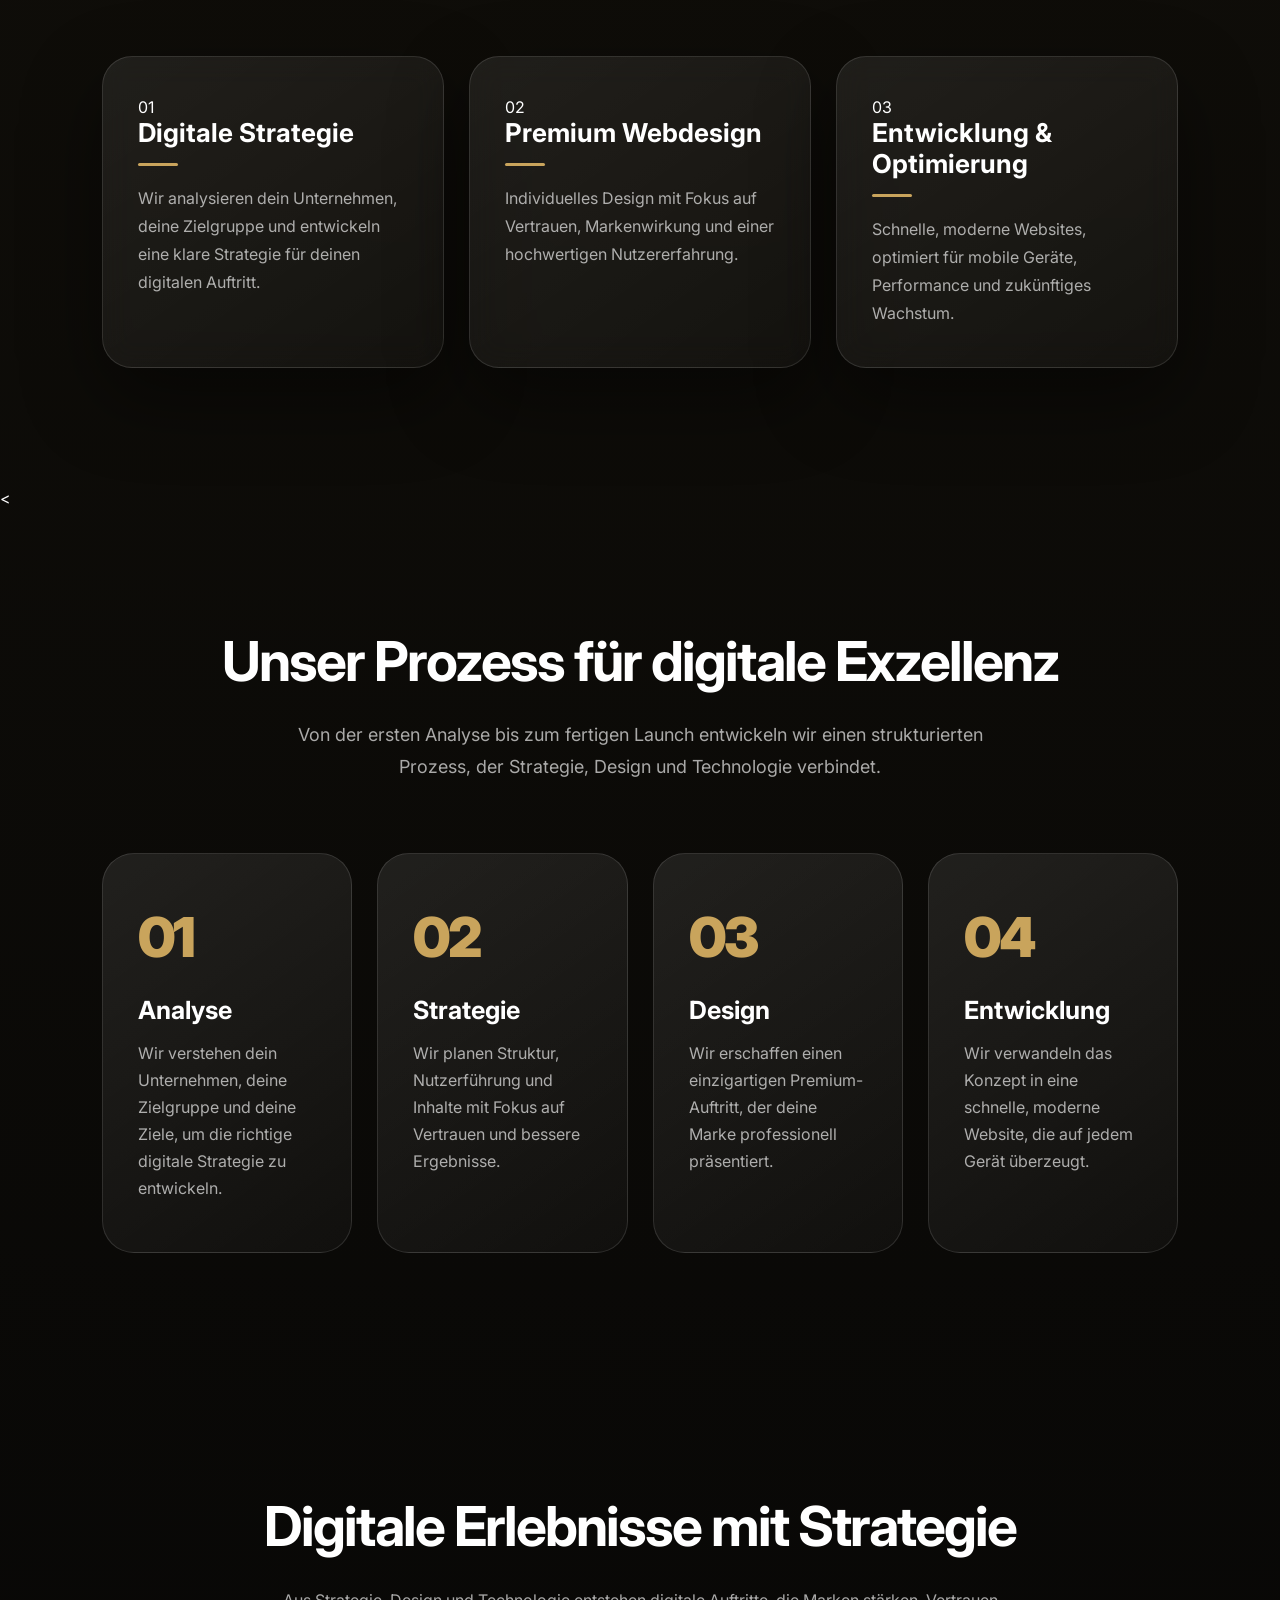
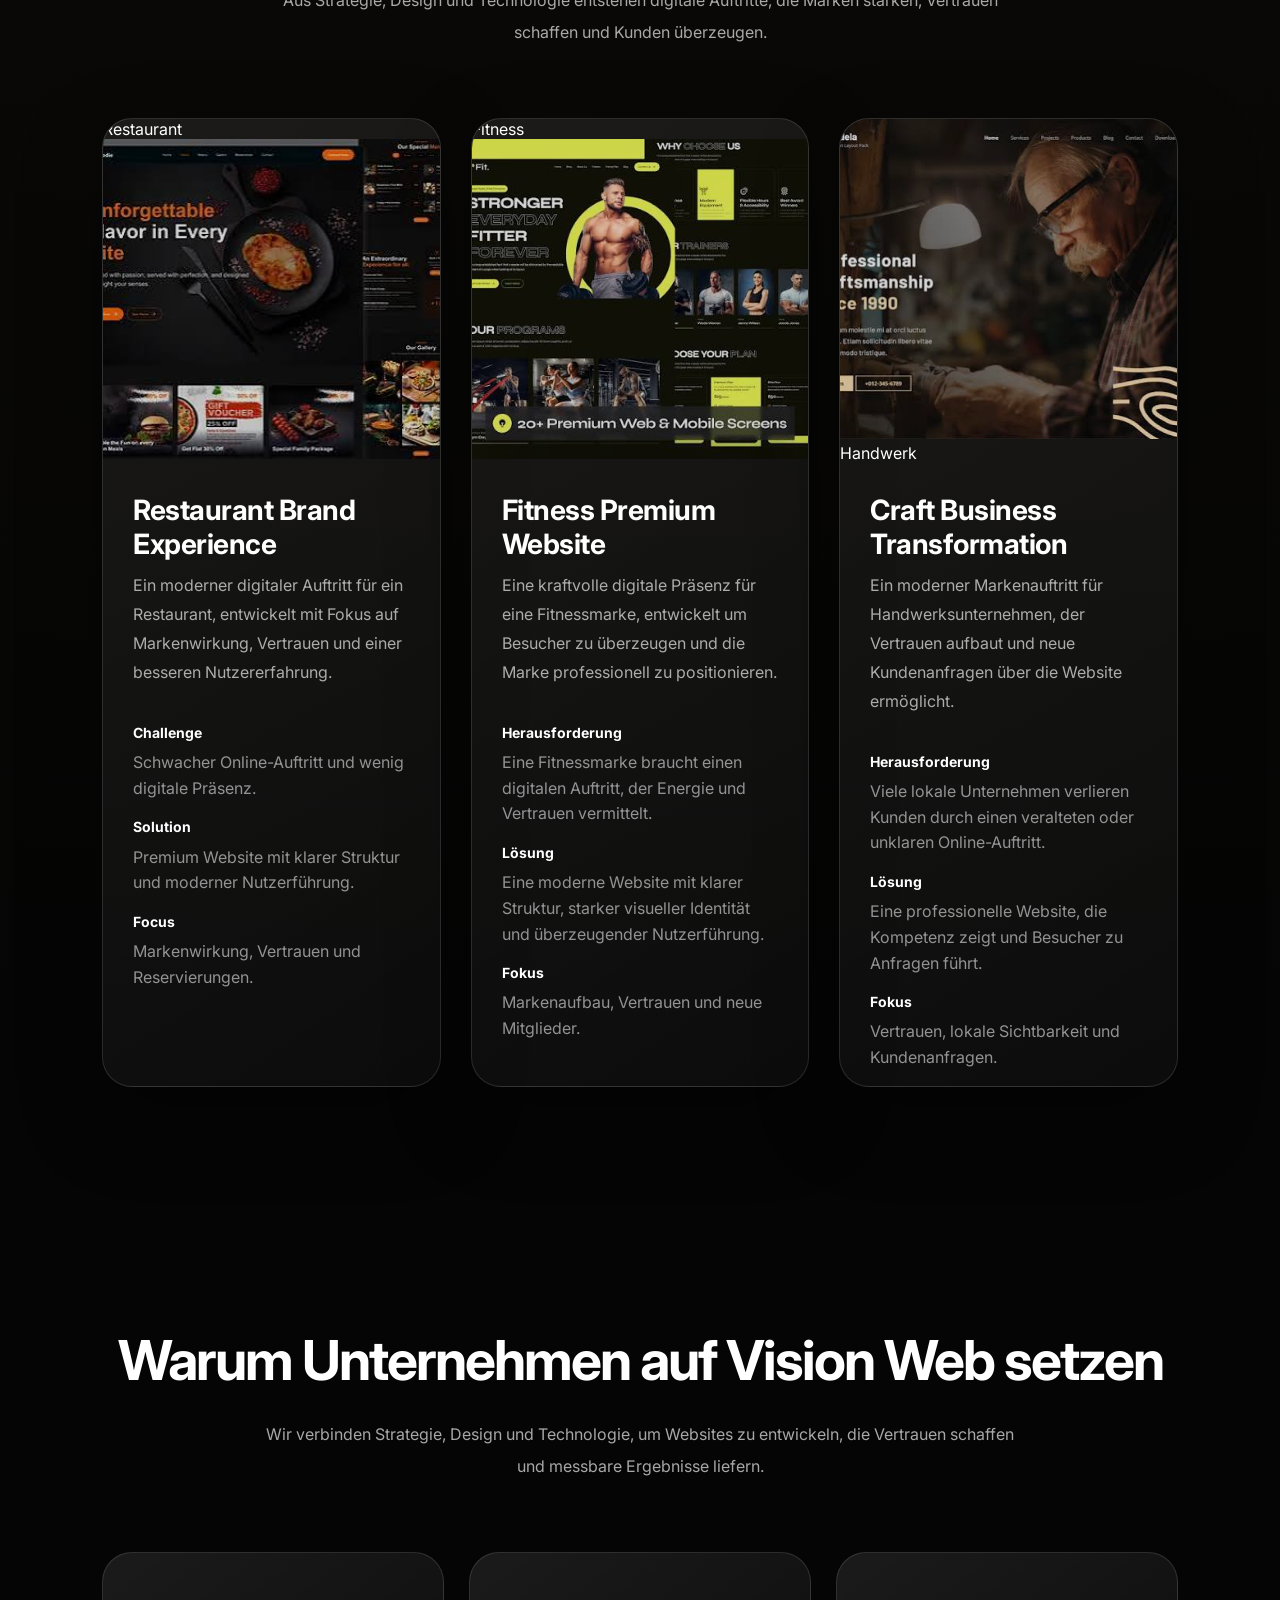
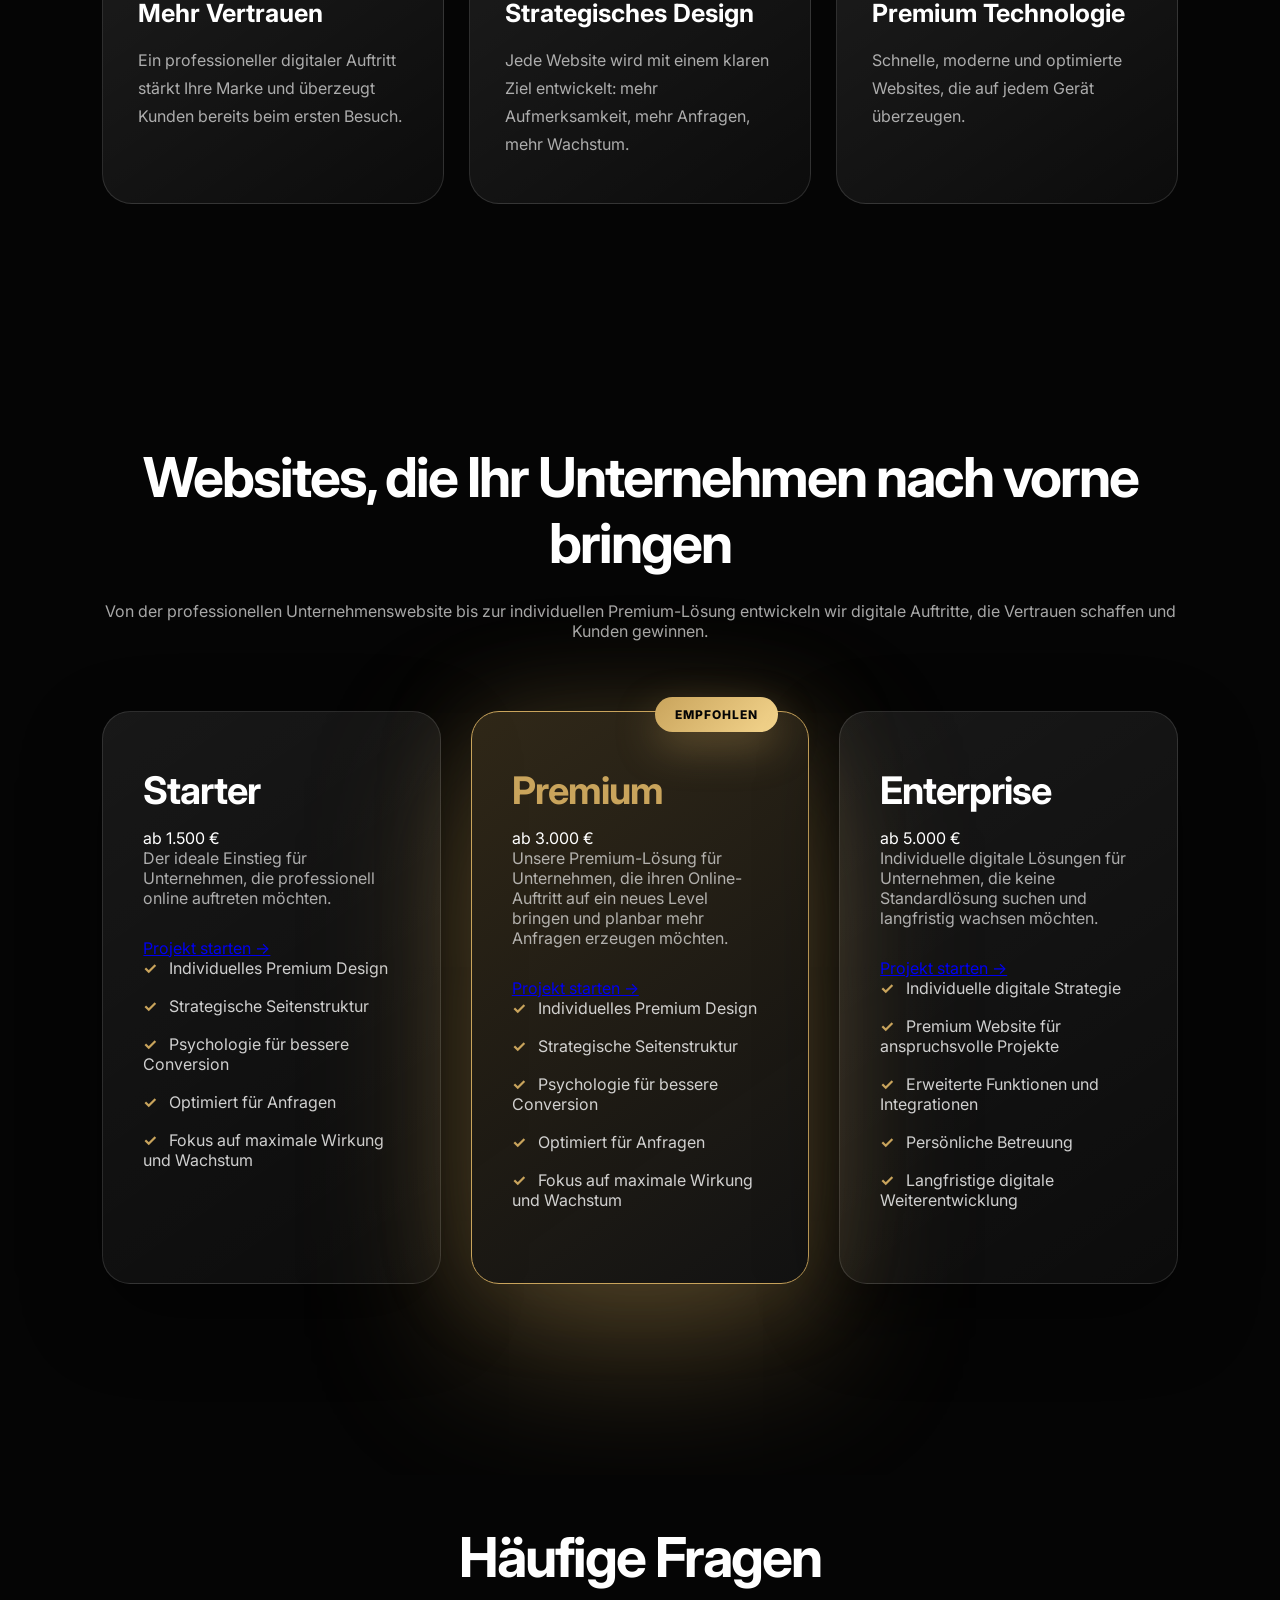
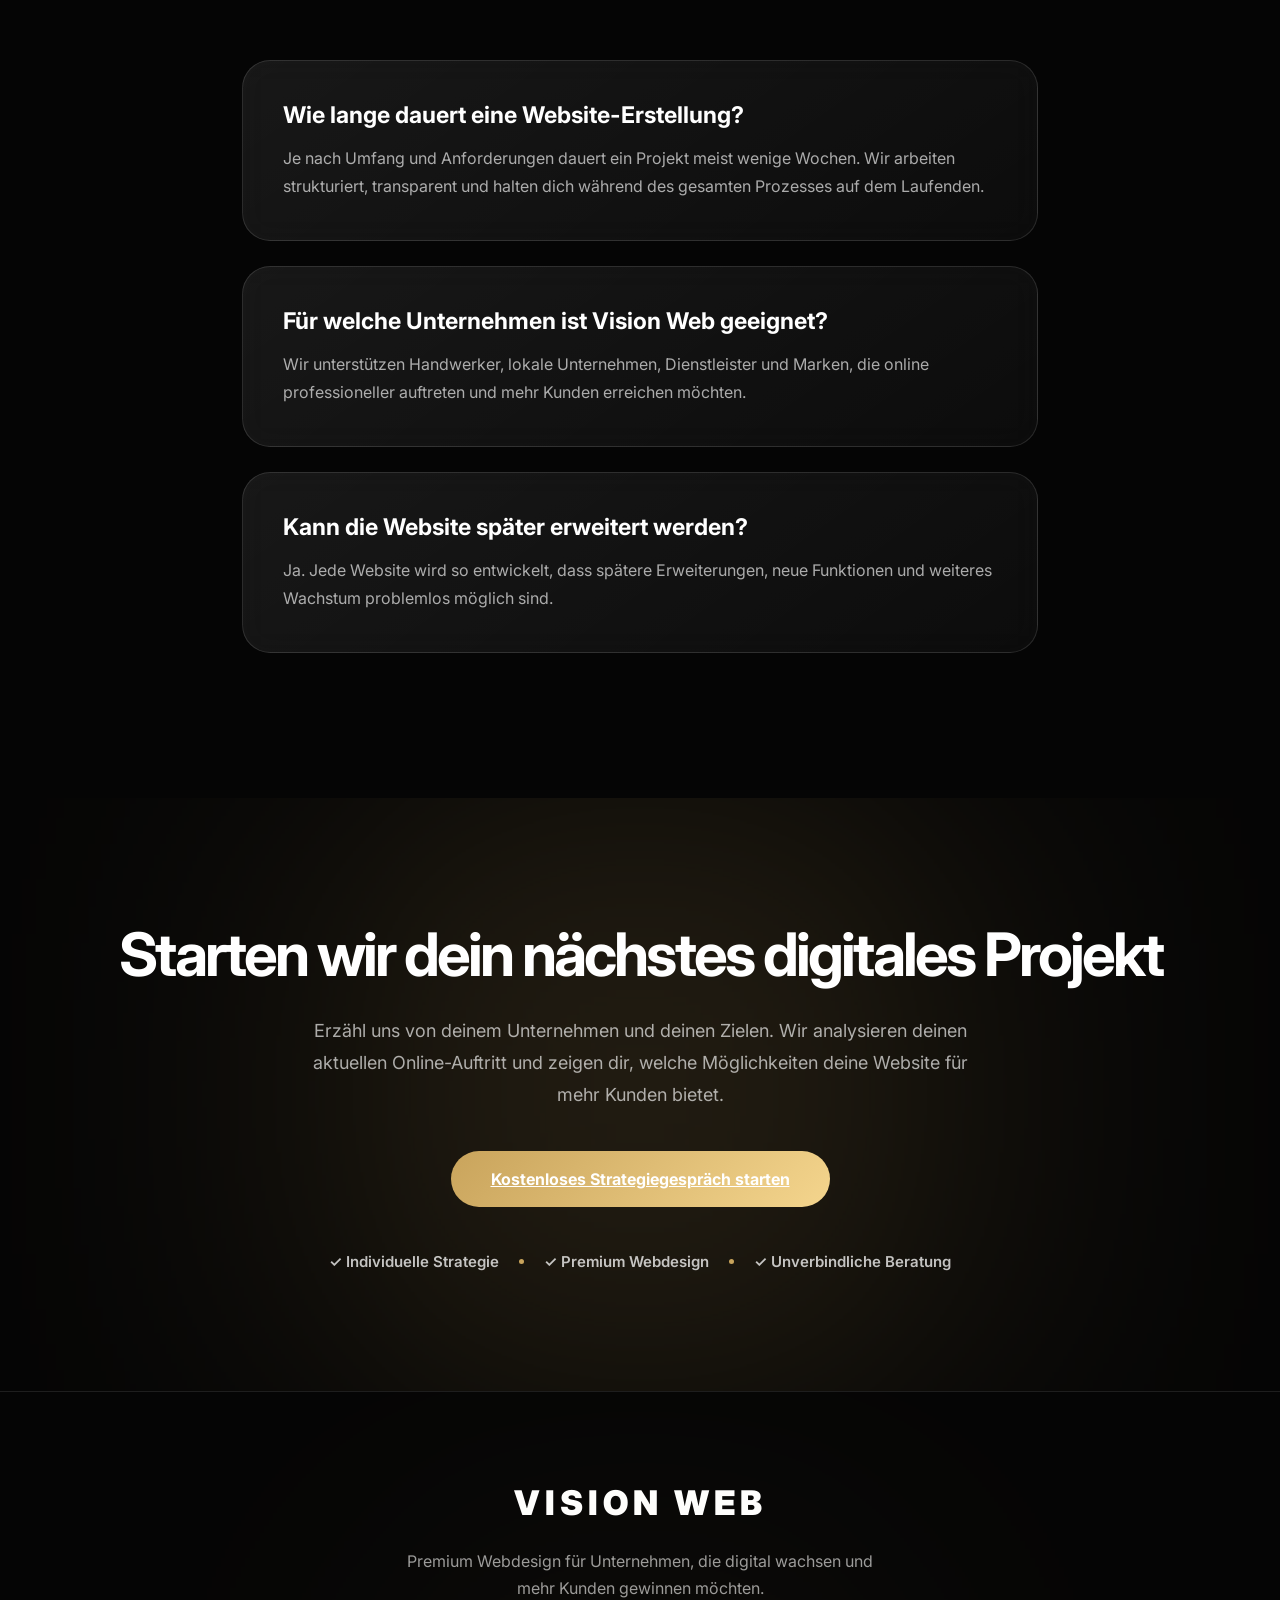
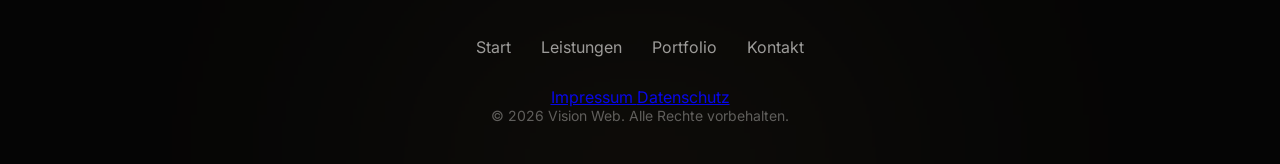
==== commit ef3070d6: "Update index.html" ====
--- a/index.html
+++ b/index.html
@@ -68,8 +68,10 @@
 </a>
 
 
-<button class="menuToggle">
-☰
+<button class="menuToggle" type="button">
+    <span></span>
+    <span></span>
+    <span></span>
 </button>
 
 
@@ -208,7 +210,7 @@
 
 <div class="heroMockup">
 
-<img src="images/hero-mockup.jpg">
+<img src="hero-mockup.jpg">
 
 </div>
 
@@ -840,7 +842,7 @@
         Restaurant
     </span>
 
-<img src="images/restaurant.jpg">
+<img src="restaurant.jpg">
 
 
 <h3>
@@ -889,7 +891,7 @@
 </span>
 
 
-<img src="images/fitness.jpg">
+<img src="fitness.jpg">
 
 
 <h3>
@@ -938,7 +940,7 @@
 <div class="project">
 
 
-<img src="images/handwerker.jpg">
+<img src="handwerker.jpg">
 
 <span class="projectTag">
     Handwerk
--- a/style.css
+++ b/style.css
@@ -2372,6 +2372,104 @@
     letter-spacing:4px;
 }
 
+.navContainer{
+    display:flex;
+    align-items:center;
+    justify-content:space-between;
+}
+
+
+nav{
+    height:auto;
+}
+
+
+.menuToggle{
+    display:block;
+}
+
+
+.navLinks{
+
+    position:absolute;
+
+    top:75px;
+
+    left:50%;
+
+    transform:translateX(-50%) translateY(-20px);
+
+    width:90%;
+
+    padding:35px 25px;
+
+    display:flex;
+
+    flex-direction:column;
+
+    align-items:center;
+
+    gap:25px;
+
+    background:
+    rgba(10,10,10,.85);
+
+    backdrop-filter:blur(30px);
+
+    border:1px solid rgba(255,255,255,.12);
+
+    border-radius:30px;
+
+    box-shadow:
+    0 30px 80px rgba(0,0,0,.6);
+
+    opacity:0;
+
+    visibility:hidden;
+
+    transition:.4s ease;
+
+    z-index:9999;
+
+}
+
+
+.navLinks.active{
+
+    opacity:1;
+
+    visibility:visible;
+
+    transform:translateX(-50%) translateY(0);
+
+}
+.navLinks li{
+    list-style:none;
+}
+
+
+.navLinks a{
+
+    font-size:17px;
+
+    font-weight:600;
+
+    color:white;
+
+    text-decoration:none;
+
+}
+
+
+.navLinks a:hover{
+
+    color:var(--primary);
+
+}
+
+
+
+
 
     
 
@@ -2385,7 +2483,7 @@
     .hero {
     min-height:auto;
     display:block;
-    padding:200px 5% 80px;
+    padding:140px 5% 80px;
 }
 
 
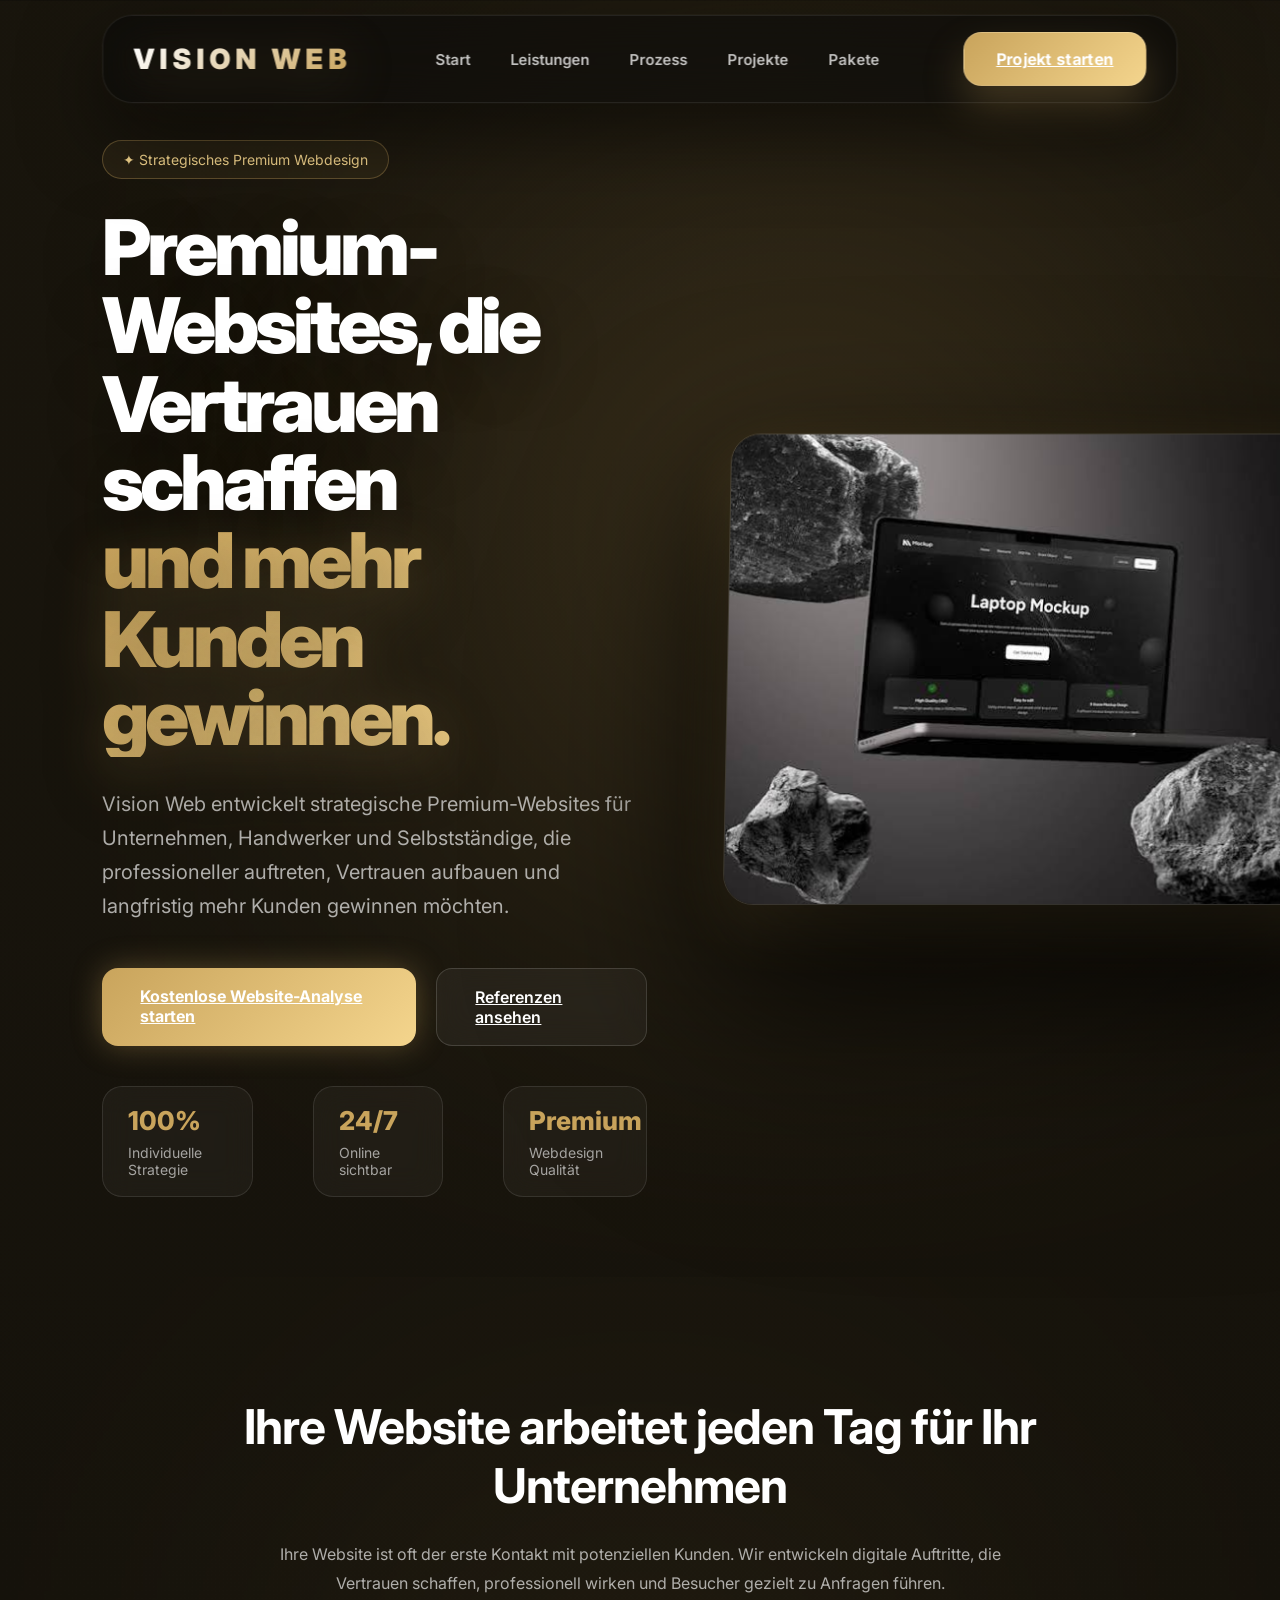
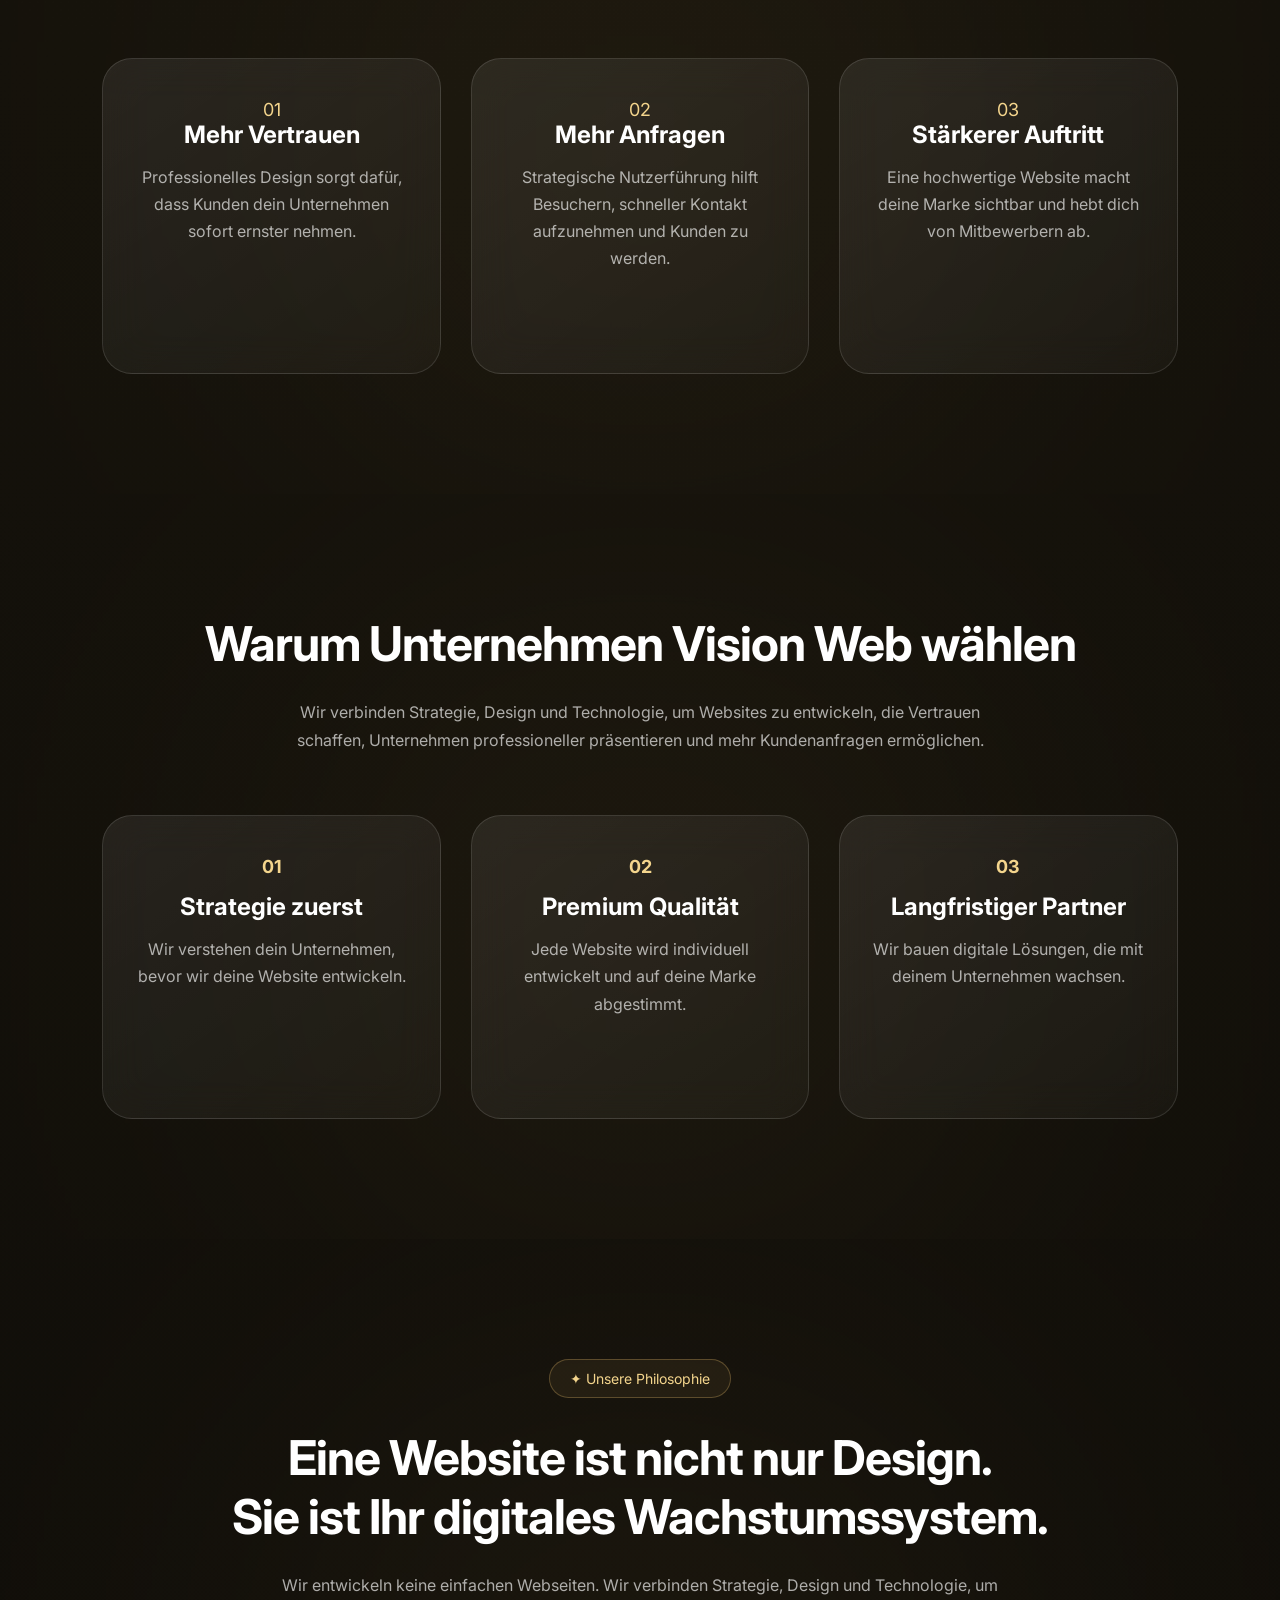
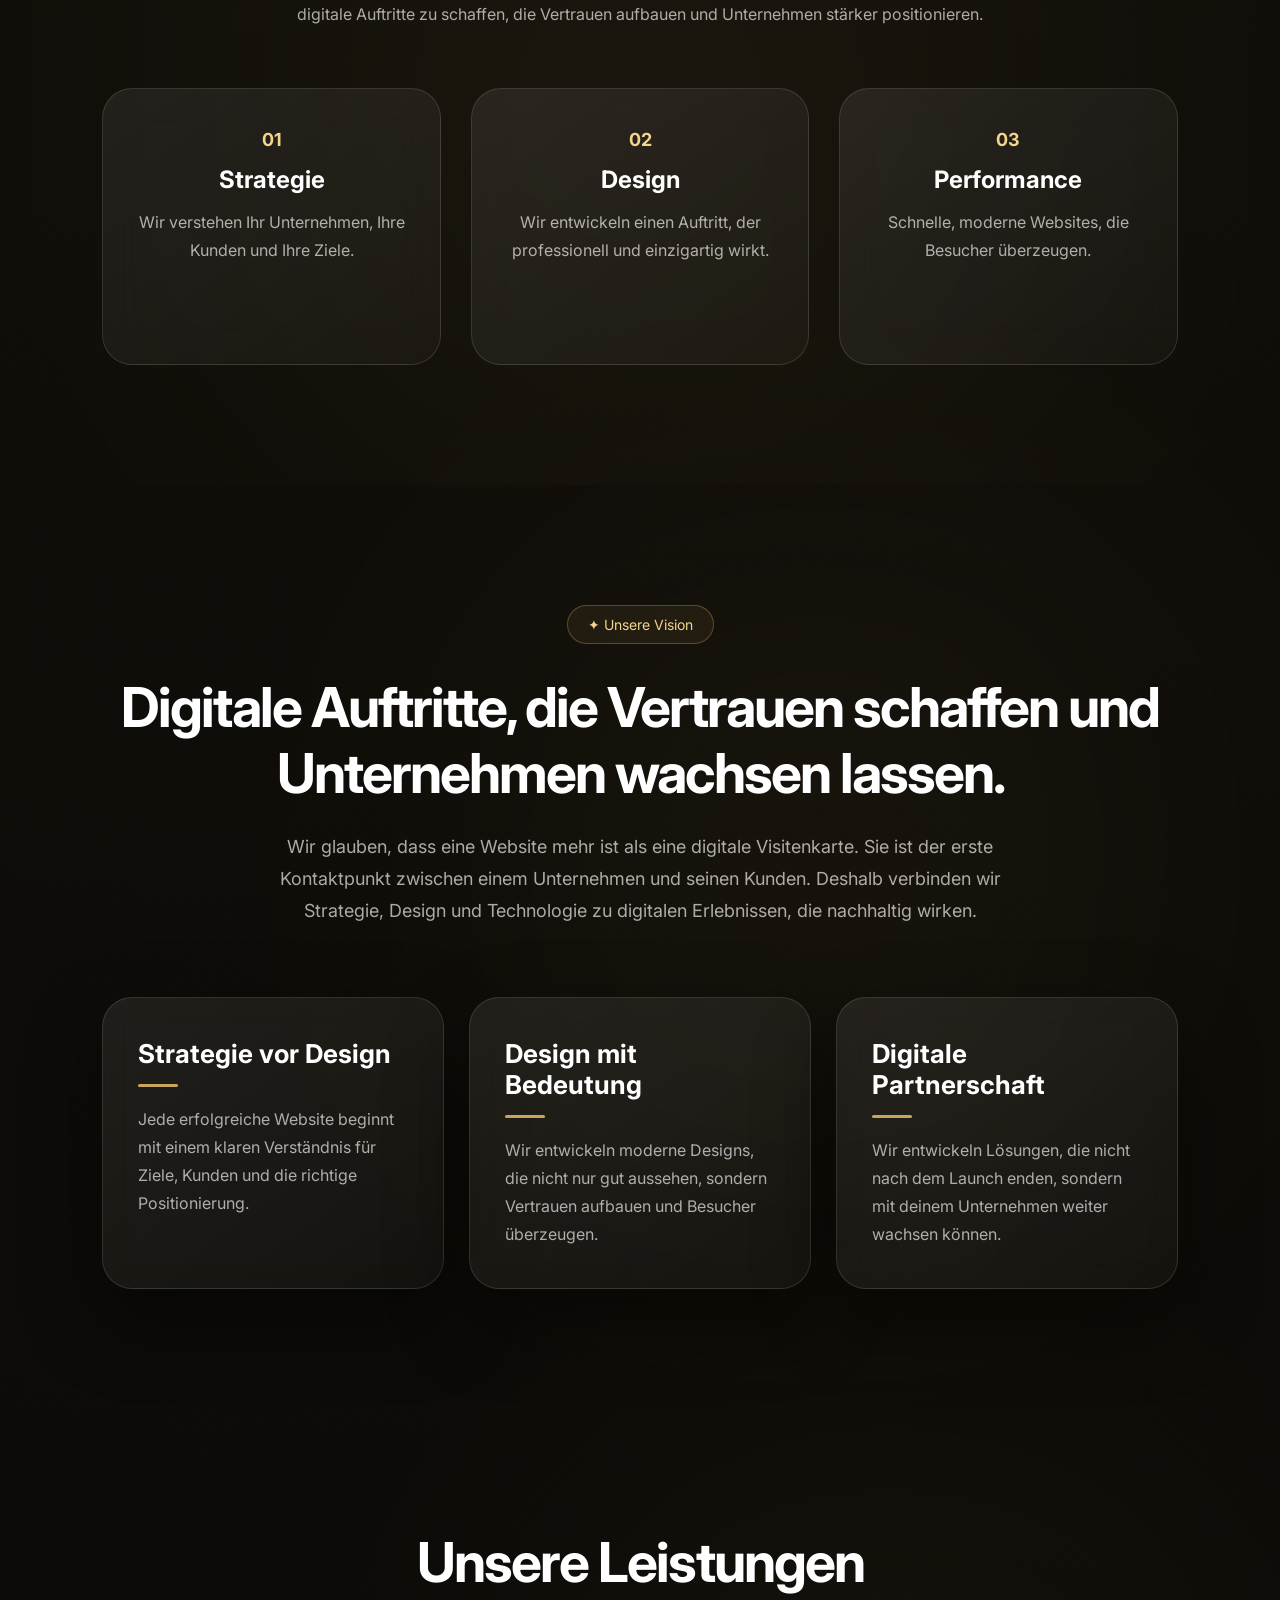
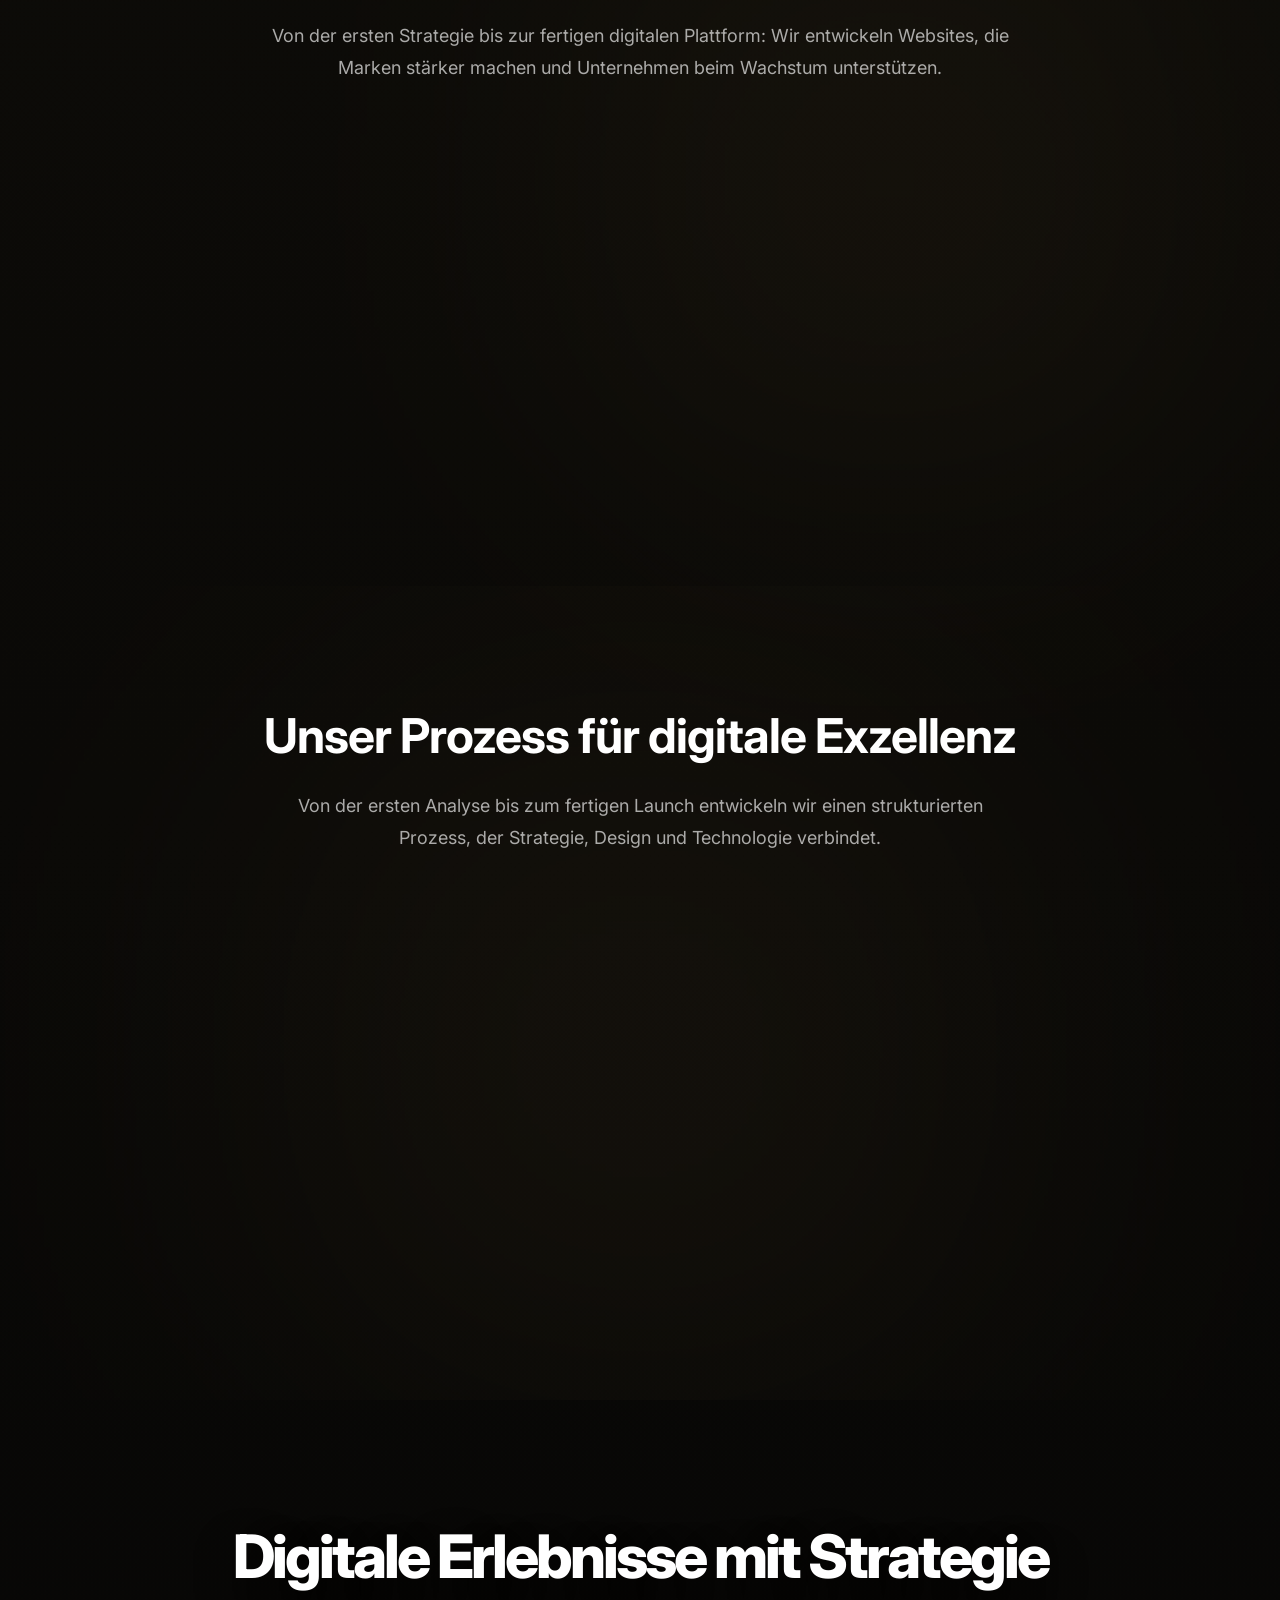
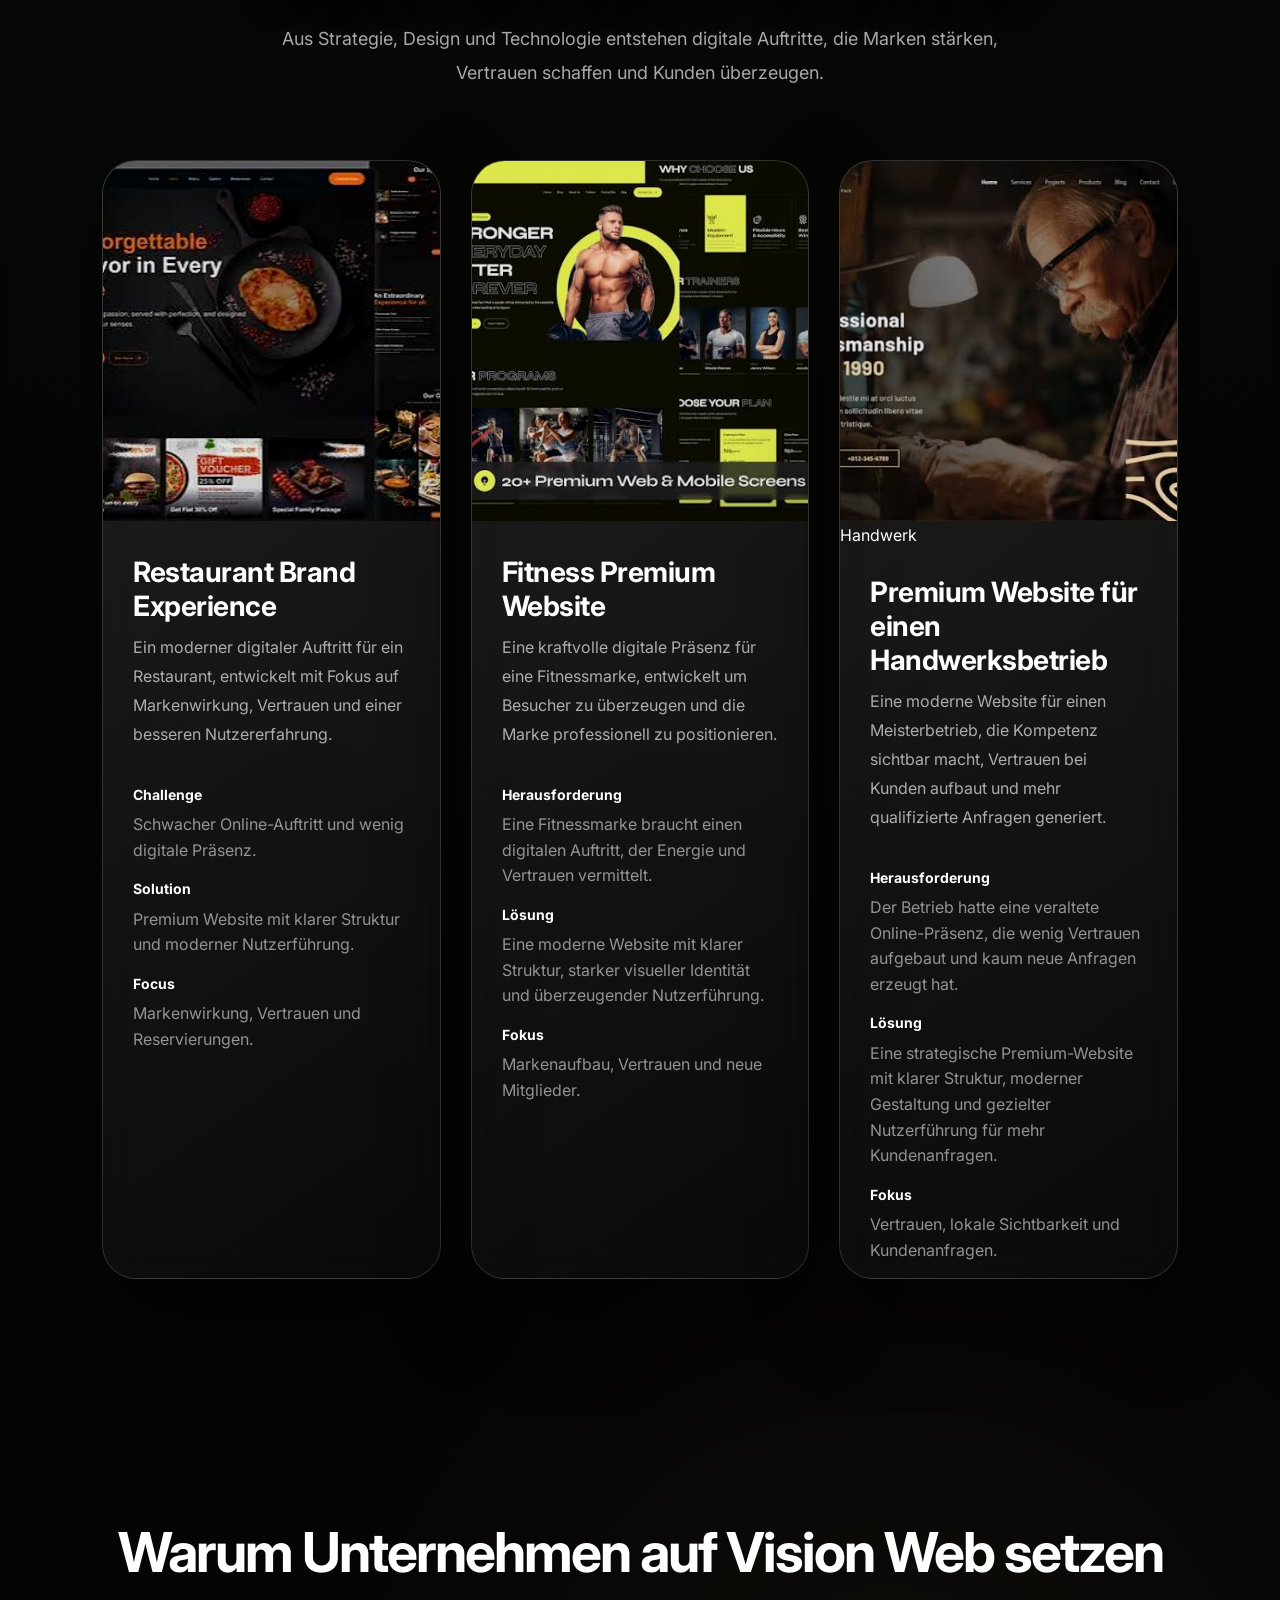
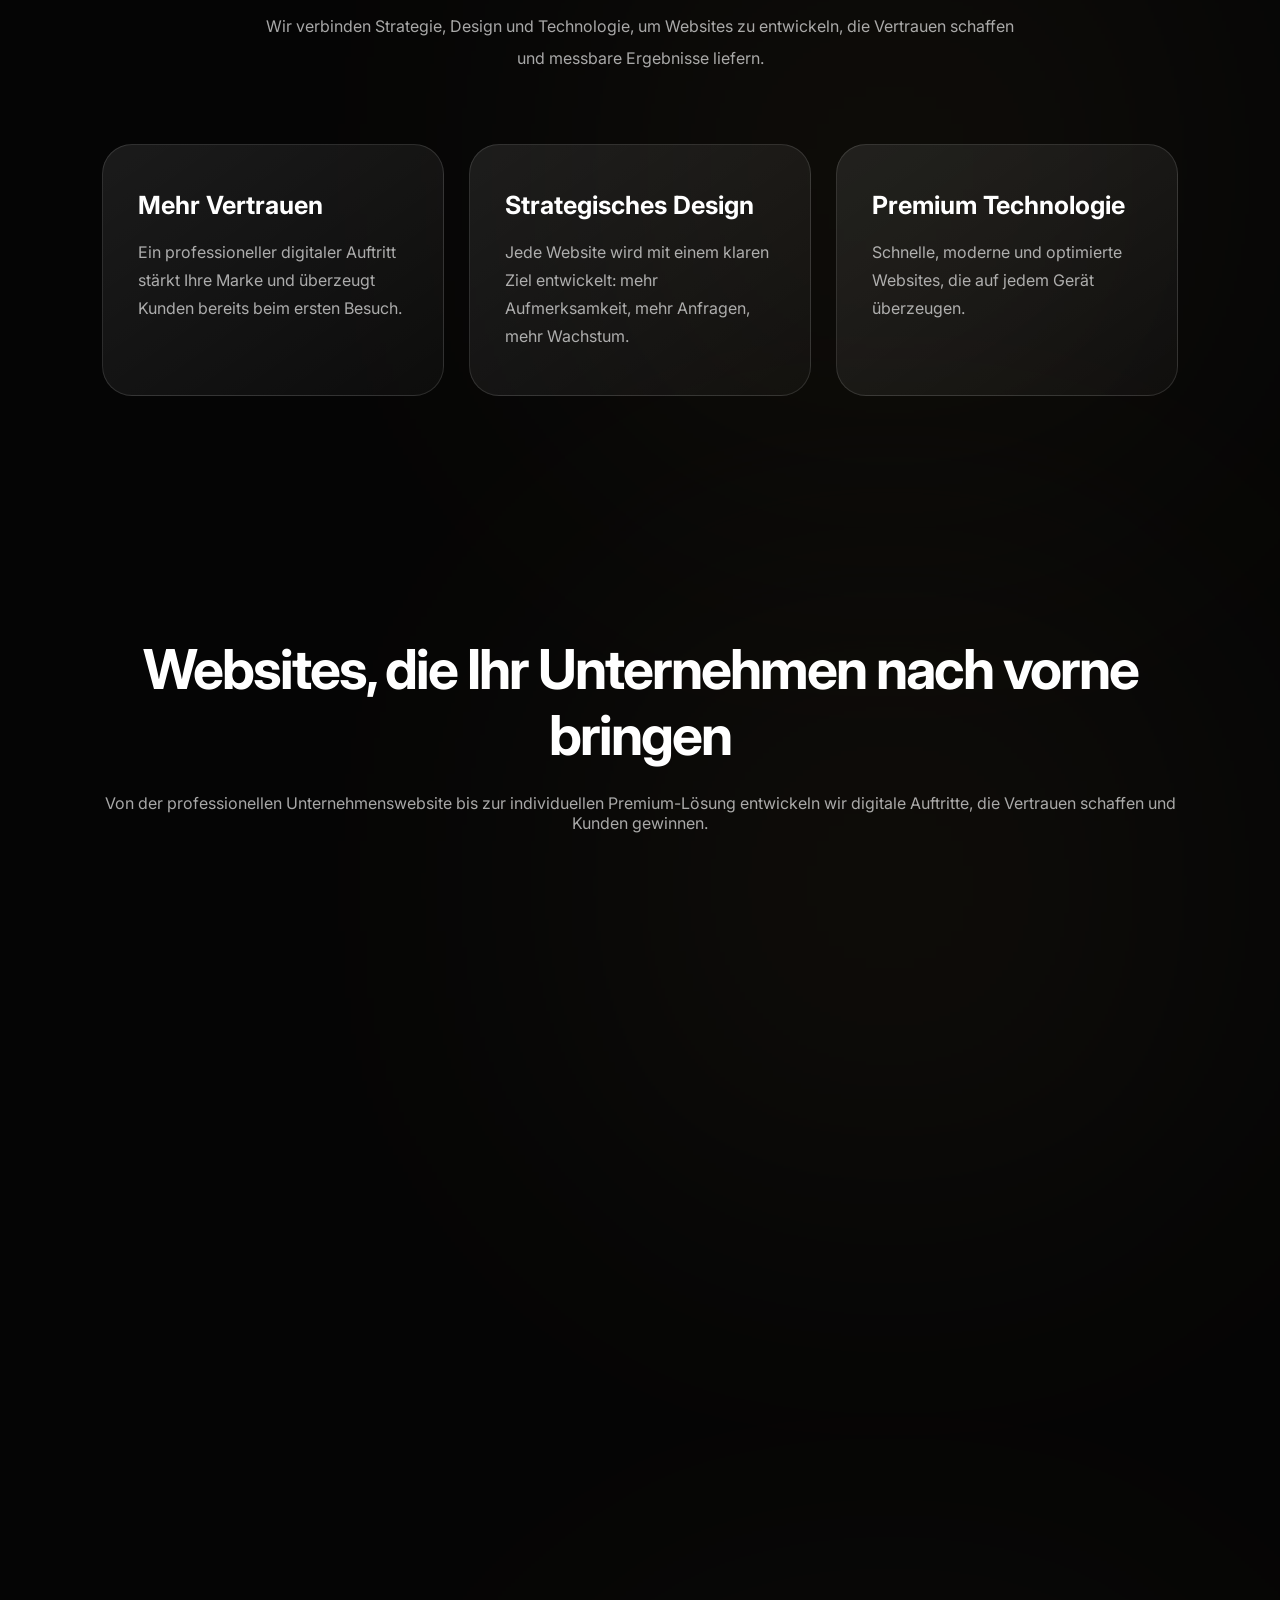
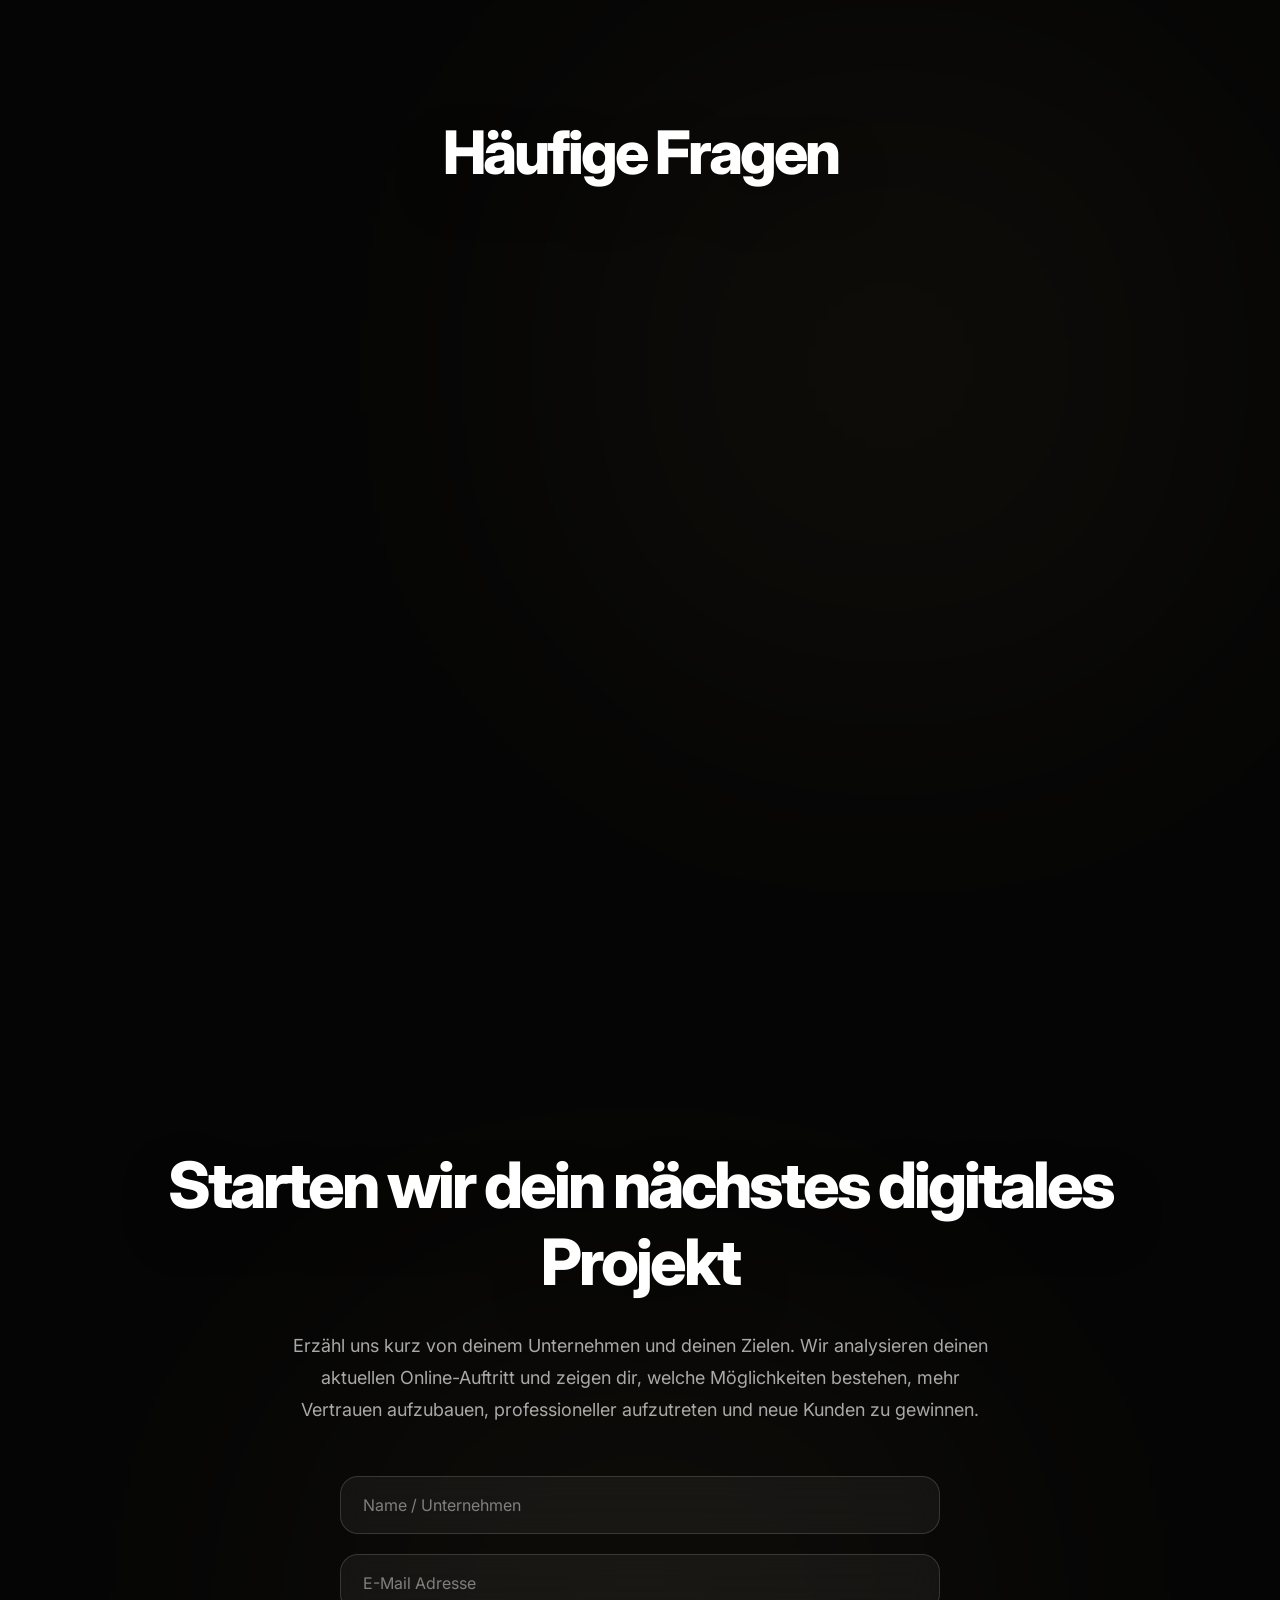
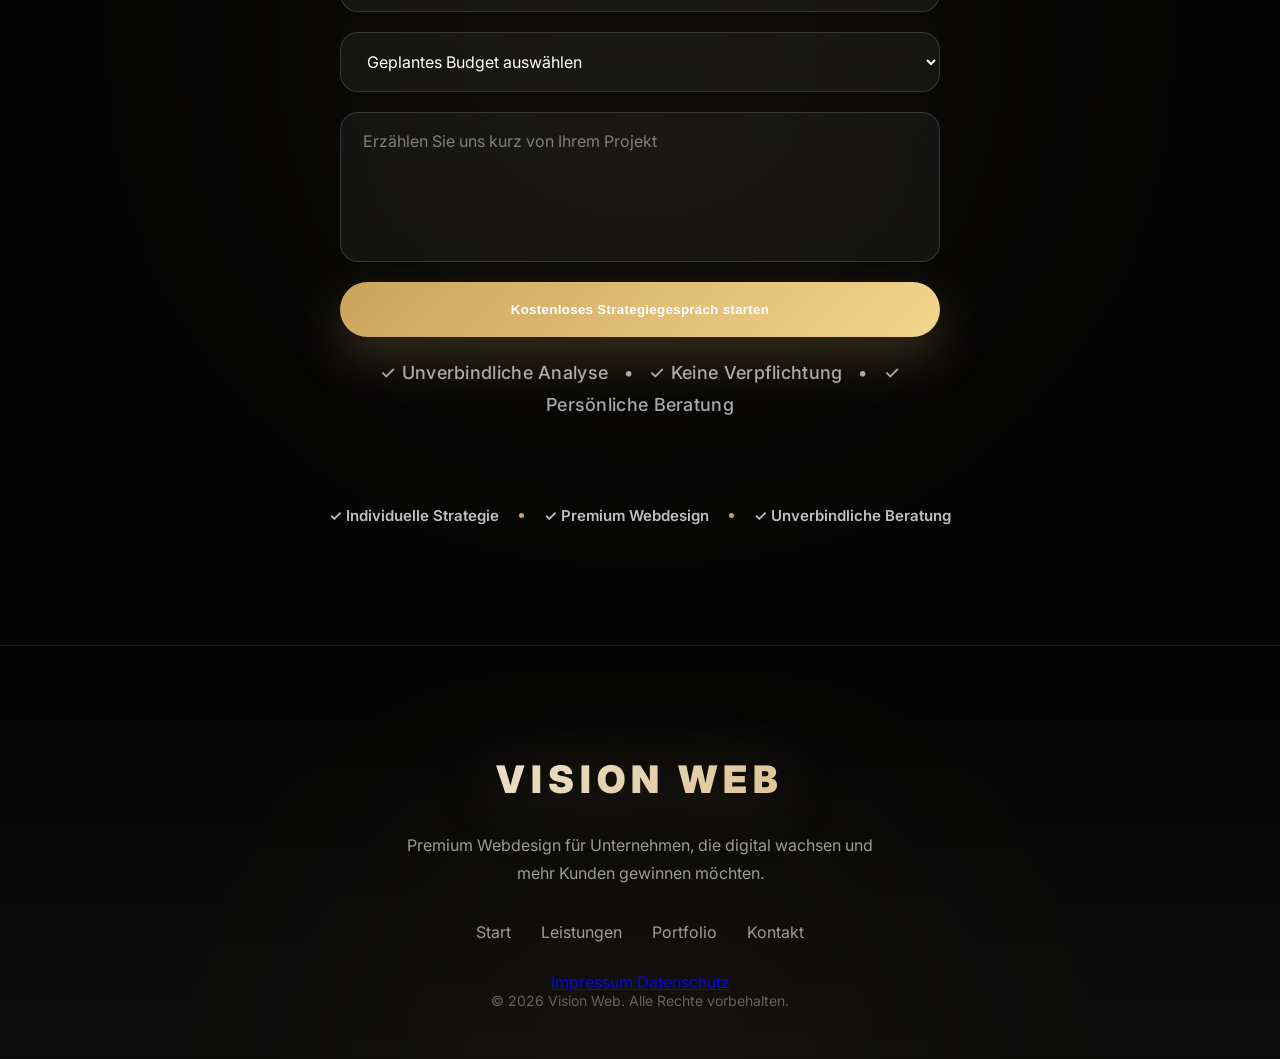
==== commit 1f58fd4d: "Update index.html" ====
--- a/index.html
+++ b/index.html
@@ -33,9 +33,9 @@
 
 <div class="navContainer">
 
-<div class="logo">
-VISION WEB
-</div>
+<a href="#home" class="logo">
+    VISION WEB
+</a>
 
 
 <ul class="navLinks">
@@ -96,10 +96,10 @@
 
 <h1>
 
-Digitale Auftritte,
-die Unternehmen
+Premium-Websites,
+die Vertrauen schaffen
 <span>
-größer wirken lassen.
+und mehr Kunden gewinnen.
 </span>
 
 </h1>
@@ -108,8 +108,9 @@
 <p>
 
 Vision Web entwickelt strategische Premium-Websites
-für Unternehmen, die Vertrauen aufbauen,
-professioneller auftreten und langfristig mehr Kunden gewinnen möchten.
+für Unternehmen, Handwerker und Selbstständige,
+die professioneller auftreten, Vertrauen aufbauen
+und langfristig mehr Kunden gewinnen möchten.
 
 </p>
 
@@ -119,14 +120,14 @@
 
 <a href="#kontakt" class="heroButton">
 
-Kostenlose Analyse
+Kostenlose Website-Analyse starten
 
 </a>
 
 
 <a href="#portfolio" class="secondaryButton">
 
-Unsere Projekte
+Referenzen ansehen
 
 </a>
 
@@ -152,7 +153,6 @@
 </div>
 
 
-
 <div>
 
 <strong>
@@ -160,12 +160,11 @@
 </strong>
 
 <span>
-Digitale Präsenz
+Online sichtbar
 
 </span>
 
 </div>
-
 
 
 <div>
@@ -175,7 +174,7 @@
 </strong>
 
 <span>
-Conversion Design
+Webdesign Qualität
 
 </span>
 
@@ -188,54 +187,43 @@
 </div>
 
 
-
-
 <div class="heroVisual">
 
-
-<div class="floatingCard cardOne">
-
-🚀 Mehr Kunden
-
-</div>
-
-
-<div class="floatingCard cardTwo">
-
-⭐ Premium Design
-
-</div>
-
-
-
-<div class="heroMockup">
-
-<img src="hero-mockup.jpg">
-
-</div>
-
-
-</div>
-
-
-
-</div>
-
+    <div class="heroMockup">
+
+        <img src="hero-mockup.jpg" alt="Premium Website von Vision Web">
+
+    </div>
+
+
+    <div class="floatingCard cardOne">
+        🚀 Mehr Kunden
+    </div>
+
+
+    <div class="floatingCard cardTwo">
+        ⭐ Premium Design
+    </div>
+
+</div>
+
+
+</div>
 
 </section>
 
 <section class="results">
 
 <h2>
-Eine Website ist dein stärkster Verkäufer
+Ihre Website arbeitet jeden Tag für Ihr Unternehmen
 </h2>
 
 
 <p>
 
-Dein Unternehmen verdient einen digitalen Auftritt,
-der nicht nur gut aussieht, sondern Besucher überzeugt
-und Vertrauen aufbaut.
+Ihre Website ist oft der erste Kontakt mit potenziellen Kunden.
+Wir entwickeln digitale Auftritte, die Vertrauen schaffen,
+professionell wirken und Besucher gezielt zu Anfragen führen.
 
 </p>
 
@@ -316,8 +304,8 @@
 <p>
 
 Wir verbinden Strategie, Design und Technologie,
-um Websites zu entwickeln, die nicht nur gut aussehen,
-sondern echte Ergebnisse unterstützen.
+um Websites zu entwickeln, die Vertrauen schaffen,
+Unternehmen professioneller präsentieren und mehr Kundenanfragen ermöglichen.
 
 </p>
 
@@ -690,7 +678,8 @@
 
 
 </section>
-<<section class="process" id="prozess">
+
+<section class="process" id="prozess">
 
 
 <h2>
@@ -699,16 +688,12 @@
 
 
 <p>
-
 Von der ersten Analyse bis zum fertigen Launch entwickeln wir
 einen strukturierten Prozess, der Strategie, Design und Technologie verbindet.
-
-</p>
-
+</p>
 
 
 <div class="steps">
-
 
 
 <div class="step">
@@ -838,11 +823,9 @@
 
 <div class="project">
 
-    <span class="projectTag">
-        Restaurant
-    </span>
-
-<img src="restaurant.jpg">
+    
+
+<img src="restaurant.jpg" alt="Restaurant Website von Vision Web">
 
 
 <h3>
@@ -886,12 +869,10 @@
 
 <div class="project">
 
-    <span class="projectTag">
-    Fitness
-</span>
-
-
-<img src="fitness.jpg">
+    
+
+
+<img src="fitness.jpg" alt="Fitness Website von Vision Web">
 
 
 <h3>
@@ -940,7 +921,7 @@
 <div class="project">
 
 
-<img src="handwerker.jpg">
+<img src="handwerker.jpg" alt="Handwerker Website von Vision Web">
 
 <span class="projectTag">
     Handwerk
@@ -948,15 +929,15 @@
 
 
 <h3>
-Craft Business Transformation
-</h3>
-
-
-<p>
-
-Ein moderner Markenauftritt für Handwerksunternehmen,
-der Vertrauen aufbaut und neue Kundenanfragen
-über die Website ermöglicht.
+Premium Website für einen Handwerksbetrieb
+</h3>
+
+
+<p>
+
+Eine moderne Website für einen Meisterbetrieb,
+die Kompetenz sichtbar macht, Vertrauen bei Kunden aufbaut
+und mehr qualifizierte Anfragen generiert.
 
 </p>
 
@@ -964,15 +945,16 @@
 
 <p>
 <strong>Herausforderung</strong>
-Viele lokale Unternehmen verlieren Kunden durch
-einen veralteten oder unklaren Online-Auftritt.
+Der Betrieb hatte eine veraltete Online-Präsenz,
+die wenig Vertrauen aufgebaut und kaum neue Anfragen erzeugt hat.
 </p>
 
 
 <p>
 <strong>Lösung</strong>
-Eine professionelle Website, die Kompetenz zeigt
-und Besucher zu Anfragen führt.
+Eine strategische Premium-Website mit klarer Struktur,
+moderner Gestaltung und gezielter Nutzerführung
+für mehr Kundenanfragen.
 </p>
 
 
@@ -1316,21 +1298,57 @@
 
 <p>
 
-Erzähl uns von deinem Unternehmen und deinen Zielen.
+Erzähl uns kurz von deinem Unternehmen und deinen Zielen.
 Wir analysieren deinen aktuellen Online-Auftritt und zeigen dir,
-welche Möglichkeiten deine Website für mehr Kunden bietet.
-
-</p>
-
-
-
-<a href="https://mail.google.com/mail/?view=cm&fs=1&to=noahbergmann07@gmail.com" target="_blank" class="contactButton">
-
-
+welche Möglichkeiten bestehen, mehr Vertrauen aufzubauen,
+professioneller aufzutreten und neue Kunden zu gewinnen.
+
+</p>
+
+
+
+<form class="contactForm" action="https://formspree.io/f/mnjevver" method="POST">
+
+<input type="hidden" name="_next" value="danke.html">
+
+<input type="text" placeholder="Name / Unternehmen" name="name" required>
+
+<input type="email" placeholder="E-Mail Adresse" name="email" required>
+
+<select name="budget" required>
+
+<option value="">
+Geplantes Budget auswählen
+</option>
+
+<option value="1500-3000">
+1.500 € - 3.000 €
+</option>
+
+<option value="3000-5000">
+3.000 € - 5.000 €
+</option>
+
+<option value="5000+">
+5.000 €+
+</option>
+
+</select>
+
+<textarea 
+placeholder="Erzählen Sie uns kurz von Ihrem Projekt"
+name="message">
+</textarea>
+
+<button type="submit" class="contactButton">
 Kostenloses Strategiegespräch starten
-
-
-</a>
+</button>
+
+<p class="formTrust">
+✓ Unverbindliche Analyse &nbsp; • &nbsp; ✓ Keine Verpflichtung &nbsp; • &nbsp; ✓ Persönliche Beratung
+</p>
+
+</form>
 
 
 
--- a/style.css
+++ b/style.css
@@ -109,22 +109,50 @@
 
 }
 
+nav.hide {
+
+    transform:translate(-50%, -120%);
+
+}
+
 
 
 .logo {
 
-font-size:28px;
-font-weight:900;
-letter-spacing:5px;
-
-background:linear-gradient(
-135deg,
-#ffffff,
-#C9A45C
-);
-
--webkit-background-clip:text;
--webkit-text-fill-color:transparent;
+    font-size:28px;
+
+    font-weight:900;
+
+    letter-spacing:5px;
+
+    text-decoration:none;
+
+    background:linear-gradient(
+        135deg,
+        #ffffff,
+        #C9A45C
+    );
+
+    -webkit-background-clip:text;
+
+    -webkit-text-fill-color:transparent;
+
+    filter:drop-shadow(
+        0 8px 25px rgba(201,164,92,.25)
+    );
+
+    transition:.35s ease;
+
+}
+
+
+.logo:hover {
+
+    transform:translateY(-2px);
+
+    filter:drop-shadow(
+        0 12px 35px rgba(201,164,92,.45)
+    );
 
 }
 
@@ -145,11 +173,17 @@
 
 nav ul a {
 
-    color: rgba(255,255,255,0.8);
-
-    font-weight: 500;
-
-    transition: 0.3s;
+    color: rgba(255,255,255,0.75);
+
+    font-weight:600;
+
+    font-size:15px;
+
+    text-decoration:none;
+
+    position:relative;
+
+    transition:.35s ease;
 
 }
 
@@ -160,7 +194,37 @@
     color:var(--primary);
 
     text-shadow:
-    0 0 20px rgba(201,164,92,.4);
+    0 0 20px rgba(201,164,92,.45);
+
+}
+
+
+nav ul a::after {
+
+    content:"";
+
+    position:absolute;
+
+    left:0;
+
+    bottom:-8px;
+
+    width:0;
+
+    height:2px;
+
+    background:var(--primary);
+
+    border-radius:20px;
+
+    transition:.35s ease;
+
+}
+
+
+nav ul a:hover::after {
+
+    width:100%;
 
 }
 
@@ -170,7 +234,7 @@
 
 .button{
 
-    padding:16px 28px;
+    padding:16px 32px;
 
     border-radius:18px;
 
@@ -180,15 +244,20 @@
         var(--primary-light)
     );
 
+    color:white;
+
     font-weight:700;
 
-    transition:var(--transition);
+    letter-spacing:.3px;
+
+    transition:.35s ease;
 
     box-shadow:
     0 20px 40px rgba(201,164,92,.25);
 
-}
-
+    border:1px solid rgba(255,255,255,.15);
+
+}
 
 
 .button:hover{
@@ -196,7 +265,9 @@
     transform:translateY(-4px);
 
     box-shadow:
-    0 35px 70px rgba(201,164,92,.35);
+    0 35px 80px rgba(201,164,92,.45);
+
+    filter:brightness(1.08);
 
 }
 /* PREMIUM HERO */
@@ -205,19 +276,11 @@
 
     min-height:100vh;
 
-    display:grid;
-
-    grid-template-columns: 1fr 1fr;
+    display:flex;
 
     align-items:center;
 
-    gap:80px;
-
     padding:140px 8% 80px;
-
-    position:relative;
-
-    overflow:hidden;
 
 }
 
@@ -253,7 +316,7 @@
 
     display:grid;
 
-    grid-template-columns:1fr 1fr;
+    grid-template-columns: 1fr 1fr;
 
     align-items:center;
 
@@ -304,13 +367,16 @@
 
 .hero h1 {
 
-    font-size:clamp(48px,6vw,78px);
-
-    line-height:1.05;
-
-    letter-spacing:-3px;
-
-    font-weight:800;
+    font-size:clamp(52px,6vw,82px);
+
+    line-height:1.02;
+
+    letter-spacing:-4px;
+
+    font-weight:850;
+
+    text-shadow:
+    0 20px 60px rgba(0,0,0,.35);
 
 }
 
@@ -330,6 +396,8 @@
 
     -webkit-text-fill-color:transparent;
 
+    filter:drop-shadow(0 10px 25px rgba(201,164,92,.25));
+
 }
 
 
@@ -454,28 +522,22 @@
 
     align-items:center;
 
-    transform:translate(30px, 20px);
-
 }
 
 
 
 .heroMockup {
 
-    width:620px;
+    width:700px;
 
     position:relative;
 
     z-index:2;
 
-    animation:
-    floatImage 6s ease-in-out infinite,
-    heroAppear 1.2s ease forwards;
-
-    margin-left:80px;
-
-    filter:
-    drop-shadow(0 40px 80px rgba(0,0,0,.45));
+    animation:floatImage 6s ease-in-out infinite;
+
+     filter:
+    drop-shadow(0 40px 80px rgba(0,0,0,.55));
 
 }
 @keyframes heroAppear {
@@ -505,7 +567,7 @@
 
 .heroMockup img {
 
-    width: 120%;
+    width:90%;
 
     max-width: none;
 
@@ -525,35 +587,7 @@
 
 .floatingCard {
 
-    z-index:5;
-
-    position:absolute;
-
-    padding:18px 28px;
-
-    background:
-
-    rgba(255,255,255,.08);
-
-    backdrop-filter:blur(25px);
-
-    border:
-
-    1px solid rgba(255,255,255,.18);
-
-    border-radius:22px;
-
-    font-weight:700;
-
-    letter-spacing:.3px;
-
-    box-shadow:
-
-    0 25px 70px rgba(0,0,0,.45);
-
-    animation:
-
-    cardFloat 5s ease-in-out infinite;
+    display:none;
 
 }
 @keyframes cardFloat {
@@ -599,16 +633,19 @@
 
 
 .cardOne {
-    left:-170px;
-}
-
+
+    left:-120px;
+
+    top:40%;
+
+}
 
 
 .cardTwo {
 
-    right:20px;
-
-    top:-80px;
+    right:-80px;
+
+    top:20%;
 
 }
 
@@ -618,37 +655,61 @@
 
     display:flex;
 
-    gap:50px;
+    gap:25px;
 
     margin-top:55px;
 
 }
 
 
-
 .trustStats div {
 
+    padding:18px 25px;
+
+    min-width:130px;
+
     display:flex;
 
     flex-direction:column;
 
-}
-
+    gap:6px;
+
+    background:rgba(255,255,255,.04);
+
+    border:1px solid rgba(255,255,255,.1);
+
+    border-radius:20px;
+
+    backdrop-filter:blur(15px);
+
+    transition:.35s ease;
+
+}
+
+
+.trustStats div:hover {
+
+    transform:translateY(-5px);
+
+    border-color:rgba(201,164,92,.45);
+
+}
 
 
 .trustStats strong {
 
-    font-size:28px;
+    font-size:30px;
+
+    font-weight:800;
 
     color:var(--primary);
 
 }
 
 
-
 .trustStats span {
 
-    color:rgba(255,255,255,.55);
+    color:rgba(255,255,255,.6);
 
     font-size:14px;
 
@@ -1025,11 +1086,16 @@
 
 .portfolio h2 {
 
-    font-size: clamp(36px,5vw,55px);
-
-    letter-spacing: -2px;
-
-    margin-bottom: 25px;
+    font-size: clamp(40px,5vw,60px);
+
+    letter-spacing: -3px;
+
+    margin-bottom:30px;
+
+    font-weight:800;
+
+    text-shadow:
+    0 15px 40px rgba(0,0,0,.35);
 
 }
 
@@ -1037,13 +1103,15 @@
 
 .portfolio > p {
 
-    max-width: 750px;
-
-    margin: auto;
-
-    color: rgba(255,255,255,0.65);
-
-    line-height: 32px;
+    max-width:800px;
+
+    margin:0 auto 70px;
+
+    color:rgba(255,255,255,.65);
+
+    line-height:34px;
+
+    font-size:18px;
 
 }
 
@@ -1078,24 +1146,26 @@
     background:
     linear-gradient(
         145deg,
-        rgba(255,255,255,0.08),
-        rgba(255,255,255,0.03)
+        rgba(255,255,255,.10),
+        rgba(255,255,255,.025)
     );
 
-    border:1px solid rgba(255,255,255,0.12);
-
-    border-radius:30px;
+    border:1px solid rgba(255,255,255,.14);
+
+    border-radius:34px;
 
     text-align:left;
 
     transition:.5s cubic-bezier(.22,.61,.36,1);
 
     box-shadow:
-    0 30px 80px rgba(0,0,0,.35);
+    0 35px 90px rgba(0,0,0,.45);
 
     cursor:pointer;
 
-position:relative;
+    position:relative;
+
+    backdrop-filter:blur(20px);
 
 }
 
@@ -1171,13 +1241,13 @@
 
     width:100%;
 
-    height:320px;
+    height:360px;
 
     object-fit:cover;
 
     transition:.8s cubic-bezier(.22,.61,.36,1);
 
-    filter:brightness(.85);
+    filter:brightness(.9) contrast(1.05);
 
 }
 
@@ -1627,12 +1697,17 @@
 
     text-align:center;
 
-    font-size:clamp(36px,5vw,55px);
-
-    letter-spacing:-2px;
+    font-size:clamp(40px,5vw,60px);
+
+    letter-spacing:-3px;
+
+    font-weight:800;
 
     margin-bottom:70px;
 
+    text-shadow:
+    0 20px 50px rgba(0,0,0,.35);
+
 }
 
 
@@ -1641,22 +1716,25 @@
 
 .faqBox {
 
-    padding:40px;
+    padding:45px;
 
     margin-bottom:25px;
 
     background:
     linear-gradient(
         145deg,
-        rgba(255,255,255,.08),
-        rgba(255,255,255,.03)
+        rgba(255,255,255,.10),
+        rgba(255,255,255,.025)
     );
 
-    border:1px solid rgba(255,255,255,.12);
-
-    border-radius:28px;
-
-    backdrop-filter:blur(15px);
+    border:1px solid rgba(255,255,255,.14);
+
+    border-radius:32px;
+
+    backdrop-filter:blur(20px);
+
+    box-shadow:
+    0 25px 70px rgba(0,0,0,.25);
 
     transition:.4s ease;
 
@@ -1744,11 +1822,16 @@
 
 .contact h2 {
 
-    font-size:clamp(36px,5vw,60px);
+    font-size:clamp(40px,5vw,64px);
 
     letter-spacing:-3px;
 
-    margin-bottom:25px;
+    margin-bottom:30px;
+
+    font-weight:800;
+
+    text-shadow:
+    0 20px 50px rgba(0,0,0,.4);
 
 }
 
@@ -1776,21 +1859,28 @@
 
     display:inline-block;
 
-    padding:18px 40px;
-
-   background:linear-gradient(
+    padding:20px 45px;
+
+    background:linear-gradient(
     135deg,
     var(--primary),
     var(--primary-light)
-);
+    );
 
     color:white;
 
     border-radius:50px;
 
-    font-weight:700;
-
-    transition:.3s ease;
+    font-weight:800;
+
+    letter-spacing:.3px;
+
+    border:1px solid rgba(255,255,255,.2);
+
+    box-shadow:
+    0 20px 50px rgba(201,164,92,.25);
+
+    transition:.35s ease;
 
 }
 
@@ -1850,16 +1940,23 @@
 
 footer {
 
-    padding:90px 8% 40px;
+    padding:110px 8% 50px;
 
     text-align:center;
 
-    border-top:1px solid rgba(255,255,255,.1);
+    border-top:1px solid rgba(255,255,255,.08);
 
     position:relative;
 
     overflow:hidden;
 
+    background:
+    linear-gradient(
+        to top,
+        rgba(255,255,255,.03),
+        transparent
+    );
+
 }
 
 
@@ -1891,13 +1988,27 @@
 
 .footerLogo {
 
-    font-size:34px;
+    font-size:38px;
 
     font-weight:900;
 
-    letter-spacing:5px;
-
-    margin-bottom:25px;
+    letter-spacing:6px;
+
+    margin-bottom:30px;
+
+    background:linear-gradient(
+        135deg,
+        #ffffff,
+        var(--primary)
+    );
+
+    -webkit-background-clip:text;
+
+    -webkit-text-fill-color:transparent;
+
+    filter:drop-shadow(
+        0 10px 30px rgba(201,164,92,.25)
+    );
 
 }
 
@@ -2327,37 +2438,29 @@
 }
 
 
-.menuToggle{
+
+
+
+.navLinks{
+
+    display:flex;
+
+    align-items:center;
+
+    gap:40px;
+
+}
+
+
+.navLinks a{
+
+    text-decoration:none;
+
+}
+
+.menuToggle {
 
     display:none;
-
-    background:none;
-
-    border:none;
-
-    color:white;
-
-    font-size:28px;
-
-    cursor:pointer;
-
-}
-
-
-.navLinks{
-
-    display:flex;
-
-    align-items:center;
-
-    gap:40px;
-
-}
-
-
-.navLinks a{
-
-    text-decoration:none;
 
 }
 
@@ -2385,23 +2488,6 @@
 
 
 .menuToggle{
-    display:block;
-}
-
-
-.navLinks{
-
-    position:absolute;
-
-    top:75px;
-
-    left:50%;
-
-    transform:translateX(-50%) translateY(-20px);
-
-    width:90%;
-
-    padding:35px 25px;
 
     display:flex;
 
@@ -2409,40 +2495,43 @@
 
     align-items:center;
 
-    gap:25px;
-
-    background:
-    rgba(10,10,10,.85);
-
-    backdrop-filter:blur(30px);
-
-    border:1px solid rgba(255,255,255,.12);
-
-    border-radius:30px;
-
-    box-shadow:
-    0 30px 80px rgba(0,0,0,.6);
-
-    opacity:0;
-
-    visibility:hidden;
-
-    transition:.4s ease;
-
-    z-index:9999;
-
-}
-
-
-.navLinks.active{
-
-    opacity:1;
-
-    visibility:visible;
-
-    transform:translateX(-50%) translateY(0);
-
-}
+    justify-content:center;
+
+    gap:5px;
+
+    width:45px;
+
+    height:45px;
+
+    border-radius:14px;
+
+    background:rgba(255,255,255,.08);
+
+    border:1px solid rgba(255,255,255,.15);
+
+    cursor:pointer;
+
+    backdrop-filter:blur(20px);
+
+}
+
+
+.menuToggle span{
+
+    width:20px;
+
+    height:2px;
+
+    background:white;
+
+    border-radius:10px;
+
+    transition:.3s ease;
+
+}
+
+
+
 .navLinks li{
     list-style:none;
 }
@@ -2460,10 +2549,70 @@
 
 }
 
+.navLinks {
+
+    position:absolute;
+
+    top:75px;
+
+    right:0;
+
+    width:100%;
+
+    flex-direction:column;
+
+    gap:25px;
+
+    padding:35px 25px;
+
+    background:rgba(10,10,10,.96);
+
+    border:1px solid rgba(255,255,255,.12);
+
+    border-radius:25px;
+
+    opacity:0;
+
+    pointer-events:none;
+
+    transform:translateY(-25px);
+
+    transition:.35s ease;
+
+    box-shadow:
+    0 30px 80px rgba(0,0,0,.5);
+
+}
+
 
 .navLinks a:hover{
 
     color:var(--primary);
+
+}
+.menuToggle{
+
+    display:flex;
+
+    align-items:center;
+
+    justify-content:center;
+
+    width:45px;
+
+    height:45px;
+
+    border-radius:14px;
+
+    background:rgba(255,255,255,.08);
+
+    border:1px solid rgba(255,255,255,.15);
+
+    color:white;
+
+    font-size:22px;
+
+    cursor:pointer;
 
 }
 
@@ -2487,11 +2636,17 @@
 }
 
 
-    .heroWrapper {
-        display:flex;
-        flex-direction:column;
-        gap:50px;
-    }
+   .heroWrapper {
+
+    display:flex;
+
+    flex-direction:column;
+
+    align-items:center;
+
+    gap:50px;
+
+}
 
 
     .heroContent {
@@ -2597,66 +2752,56 @@
         display:none;
     }
 
-
-    .navLinks{
-
-        position:absolute;
-
-        top:75px;
-
-        left:0;
-
-        width:100%;
-
-        padding:30px;
-
-        background:rgba(10,10,10,.9);
-
-        backdrop-filter:blur(25px);
-
-        border-radius:25px;
-
-        flex-direction:column;
-
-        gap:25px;
-
-        opacity:0;
-
-        pointer-events:none;
-
-        transform:translateY(-20px);
-
-        transition:.35s ease;
-
-    }
-
-
     .navLinks.active{
 
-        opacity:1;
-
-        pointer-events:auto;
-
-        transform:translateY(0);
-
-    }
-
-
-    .navButton{
-
-        display:none;
-
-    }
-
-
-    .menuToggle{
-
-        display:block;
-
-    }
-
-
-}
+    opacity:1;
+
+    pointer-events:auto;
+
+    transform:translateY(0);
+
+}
+
+.navLinks.active{
+
+    z-index:99999;
+
+}
+
+.menuToggle.active span:nth-child(1){
+
+    transform:rotate(45deg) translate(5px,5px);
+
+}
+
+
+.menuToggle.active span:nth-child(2){
+
+    opacity:0;
+
+}
+
+
+.menuToggle.active span:nth-child(3){
+
+    transform:rotate(-45deg) translate(5px,-5px);
+
+}
+
+
+    
+
+
+    
+
+
+
+
+
+    
+
+
+
 
 
 
@@ -2698,6 +2843,733 @@
 
 }
 
-
-
-
+}
+
+.menuToggle span{
+
+    display:block;
+
+    width:22px;
+
+    height:2px;
+
+    background:white;
+
+    margin:5px 0;
+
+    border-radius:5px;
+
+}
+
+
+@media (min-width:901px){
+
+.menuToggle{
+    display:none;
+}
+
+}
+.menuToggle span{
+
+    display:block;
+
+    width:22px;
+
+    height:2px;
+
+    background:white;
+
+    margin:5px 0;
+
+    border-radius:5px;
+
+}
+.menuToggle span{
+
+    display:block;
+
+    width:22px;
+
+    height:2px;
+
+    background:white;
+
+    margin:5px 0;
+
+    border-radius:5px;
+
+}
+
+
+.menuToggle{
+    display:none;
+}
+
+
+@media(max-width:900px){
+
+    .menuToggle{
+        display:flex;
+
+        flex-direction:column;
+
+        align-items:center;
+
+        justify-content:center;
+    }
+
+}
+
+.contactForm{
+
+    max-width:600px;
+
+    margin:40px auto 0;
+
+    display:flex;
+
+    flex-direction:column;
+
+    gap:20px;
+
+}
+
+
+.contactForm input,
+.contactForm textarea{
+
+    width:100%;
+
+    padding:18px 22px;
+
+    background:rgba(255,255,255,.05);
+
+    border:1px solid rgba(255,255,255,.15);
+
+    border-radius:18px;
+
+    color:white;
+
+    font-size:16px;
+
+    outline:none;
+
+    backdrop-filter:blur(15px);
+
+}
+
+
+.contactForm textarea{
+
+    min-height:140px;
+
+    resize:none;
+
+}
+
+
+.contactForm input:focus,
+.contactForm textarea:focus{
+
+    border-color:var(--primary);
+
+}
+
+
+.contactForm button{
+
+    border:none;
+
+    cursor:pointer;
+
+}
+
+.contactForm {
+
+    max-width:600px;
+
+    margin:50px auto 0;
+
+    display:flex;
+
+    flex-direction:column;
+
+    gap:20px;
+
+}
+
+
+.contactForm input,
+.contactForm textarea {
+
+    width:100%;
+
+    padding:18px 20px;
+
+    border-radius:18px;
+
+    background:rgba(255,255,255,.06);
+
+    border:1px solid rgba(255,255,255,.15);
+
+    color:white;
+
+    font-family:"Inter",sans-serif;
+
+    font-size:16px;
+
+    outline:none;
+
+    transition:.3s ease;
+
+}
+
+
+.contactForm textarea {
+
+    min-height:150px;
+
+    resize:vertical;
+
+}
+
+
+.contactForm input:focus,
+.contactForm textarea:focus {
+
+    border-color:var(--primary);
+
+    box-shadow:
+    0 0 25px rgba(201,164,92,.2);
+
+}
+
+
+.contactForm input::placeholder,
+.contactForm textarea::placeholder {
+
+    color:rgba(255,255,255,.45);
+
+}
+
+/* KONTAKT FORMULAR */
+
+.contactForm {
+
+    max-width:600px;
+
+    margin:50px auto 0;
+
+    display:flex;
+
+    flex-direction:column;
+
+    gap:20px;
+
+}
+
+
+.contactForm input,
+.contactForm textarea {
+
+    width:100%;
+
+    padding:18px 22px;
+
+    border-radius:18px;
+
+    border:1px solid rgba(255,255,255,.15);
+
+    background:rgba(255,255,255,.05);
+
+    color:white;
+
+    font-size:16px;
+
+    outline:none;
+
+    backdrop-filter:blur(15px);
+
+    transition:.3s ease;
+
+}
+
+
+
+.contactForm input:focus,
+.contactForm textarea:focus {
+
+    border-color:var(--primary);
+
+    box-shadow:
+    0 0 25px rgba(201,164,92,.25);
+
+}
+
+
+
+.contactForm textarea {
+
+    min-height:150px;
+
+    resize:none;
+
+}
+
+
+
+.contactForm button {
+
+    border:none;
+
+    cursor:pointer;
+
+}
+
+.contactForm {
+
+    max-width:600px;
+
+    margin:50px auto 0;
+
+    display:flex;
+
+    flex-direction:column;
+
+    gap:20px;
+
+}
+
+
+.contactForm input,
+.contactForm textarea,
+.contactForm select {
+
+    width:100%;
+
+    padding:18px 22px;
+
+    border-radius:18px;
+
+    border:1px solid rgba(255,255,255,.15);
+
+    background:rgba(255,255,255,.05);
+
+    color:white;
+
+    font-size:16px;
+
+    font-family:"Inter",sans-serif;
+
+    backdrop-filter:blur(15px);
+
+    outline:none;
+
+    transition:.3s ease;
+
+}
+
+
+.contactForm textarea {
+
+    min-height:150px;
+
+    resize:none;
+
+}
+
+
+.contactForm input:focus,
+.contactForm textarea:focus,
+.contactForm select:focus {
+
+    border-color:var(--primary);
+
+    box-shadow:0 0 25px rgba(201,164,92,.25);
+
+}
+
+
+.contactForm select option {
+
+    background:#050505;
+
+    color:white;
+
+}
+
+.formTrust {
+
+    margin-top:25px;
+
+    color:rgba(255,255,255,.55);
+
+    font-size:14px;
+
+    font-weight:500;
+
+    letter-spacing:.3px;
+
+    text-align:center;
+
+}
+
+/* Premium Sections */
+
+.results,
+.trust,
+.strategy {
+
+    padding:120px 8%;
+
+    text-align:center;
+
+}
+
+.about,
+.why,
+.process,
+.benefits,
+.pricing,
+.faq,
+.contact {
+
+    padding:120px 8%;
+
+    text-align:center;
+
+}
+
+.about,
+.why,
+.process,
+.benefits,
+.pricing,
+.faq,
+.contact {
+
+    position:relative;
+
+}
+
+
+.about::before,
+.why::before,
+.process::before,
+.benefits::before,
+.pricing::before,
+.faq::before,
+.contact::before {
+
+    content:"";
+
+    position:absolute;
+
+    width:500px;
+    height:500px;
+
+    background:var(--primary);
+
+    filter:blur(180px);
+
+    opacity:.08;
+
+    z-index:-1;
+
+}
+
+
+.results h2,
+.trust h2,
+.strategy h2 {
+
+    font-size:48px;
+
+    max-width:900px;
+
+    margin:0 auto 25px;
+
+    letter-spacing:-1px;
+
+}
+
+
+.results p,
+.trust p,
+.strategy p {
+
+    max-width:750px;
+
+    margin:0 auto 60px;
+
+    color:rgba(255,255,255,.65);
+
+    line-height:1.8;
+
+}
+
+
+.resultGrid,
+.trustGrid,
+.strategyGrid {
+
+    display:grid;
+
+    grid-template-columns:repeat(3,1fr);
+
+    gap:30px;
+
+}
+
+
+.resultBox,
+.trustItem,
+.strategyGrid > div {
+
+    padding:40px 30px;
+
+    background:rgba(255,255,255,.05);
+
+    border:1px solid rgba(255,255,255,.12);
+
+    border-radius:30px;
+
+    backdrop-filter:blur(20px);
+
+    transition:.3s ease;
+
+}
+
+.resultBox:hover,
+.trustItem:hover,
+.strategyGrid > div:hover {
+
+    transform:translateY(-8px);
+
+    border-color:rgba(201,164,92,.5);
+
+}
+
+.results,
+.trust,
+.strategy {
+
+    position:relative;
+    overflow:hidden;
+
+}
+
+
+.results::before,
+.trust::before,
+.strategy::before {
+
+    content:"";
+
+    position:absolute;
+
+    width:600px;
+    height:600px;
+
+    background:var(--primary);
+
+    filter:blur(200px);
+
+    opacity:.08;
+
+    top:20%;
+    left:50%;
+
+    transform:translateX(-50%);
+
+    z-index:-1;
+
+}
+
+
+.resultBox,
+.trustItem,
+.strategyGrid > div {
+
+    background:
+    linear-gradient(
+    145deg,
+    rgba(255,255,255,.08),
+    rgba(255,255,255,.03)
+    );
+
+}
+
+
+.resultBox span,
+.trustItem h3,
+.strategyGrid h3 {
+
+    color:var(--primary-light);
+
+    font-size:18px;
+
+    margin-bottom:15px;
+
+}
+
+
+.resultBox h3,
+.trustItem h4,
+.strategyGrid h4 {
+
+    font-size:24px;
+
+    margin-bottom:15px;
+
+}
+
+
+.resultBox p,
+.trustItem p,
+.strategyGrid p {
+
+    color:rgba(255,255,255,.65);
+
+    line-height:1.7;
+
+}
+
+/* Premium Process Section */
+
+.process {
+
+    padding:120px 8%;
+
+    text-align:center;
+
+    position:relative;
+
+    overflow:hidden;
+
+}
+
+
+.process::before {
+
+    content:"";
+
+    position:absolute;
+
+    width:600px;
+    height:600px;
+
+    background:var(--primary);
+
+    filter:blur(200px);
+
+    opacity:.08;
+
+    top:20%;
+    left:50%;
+
+    transform:translateX(-50%);
+
+    z-index:-1;
+
+}
+
+
+.process h2 {
+
+    font-size:48px;
+
+    max-width:900px;
+
+    margin:0 auto 25px;
+
+    letter-spacing:-1px;
+
+}
+
+
+.process > p {
+
+    max-width:750px;
+
+    margin:0 auto 60px;
+
+    color:rgba(255,255,255,.65);
+
+    line-height:1.8;
+
+}
+
+
+.steps {
+
+    display:grid;
+
+    grid-template-columns:repeat(4,1fr);
+
+    gap:30px;
+
+}
+
+
+.step {
+
+    padding:40px 30px;
+
+    background:
+    linear-gradient(
+    145deg,
+    rgba(255,255,255,.08),
+    rgba(255,255,255,.03)
+    );
+
+    border:1px solid rgba(255,255,255,.12);
+
+    border-radius:30px;
+
+    backdrop-filter:blur(20px);
+
+    transition:.3s ease;
+
+}
+
+
+.step:hover {
+
+    transform:translateY(-8px);
+
+    border-color:rgba(201,164,92,.5);
+
+}
+
+
+.step span {
+
+    color:var(--primary-light);
+
+    font-size:18px;
+
+    font-weight:700;
+
+}
+
+
+.step h3 {
+
+    font-size:24px;
+
+    margin:20px 0 15px;
+
+}
+
+
+.step p {
+
+    color:rgba(255,255,255,.65);
+
+    line-height:1.7;
+
+}
+
+
+
